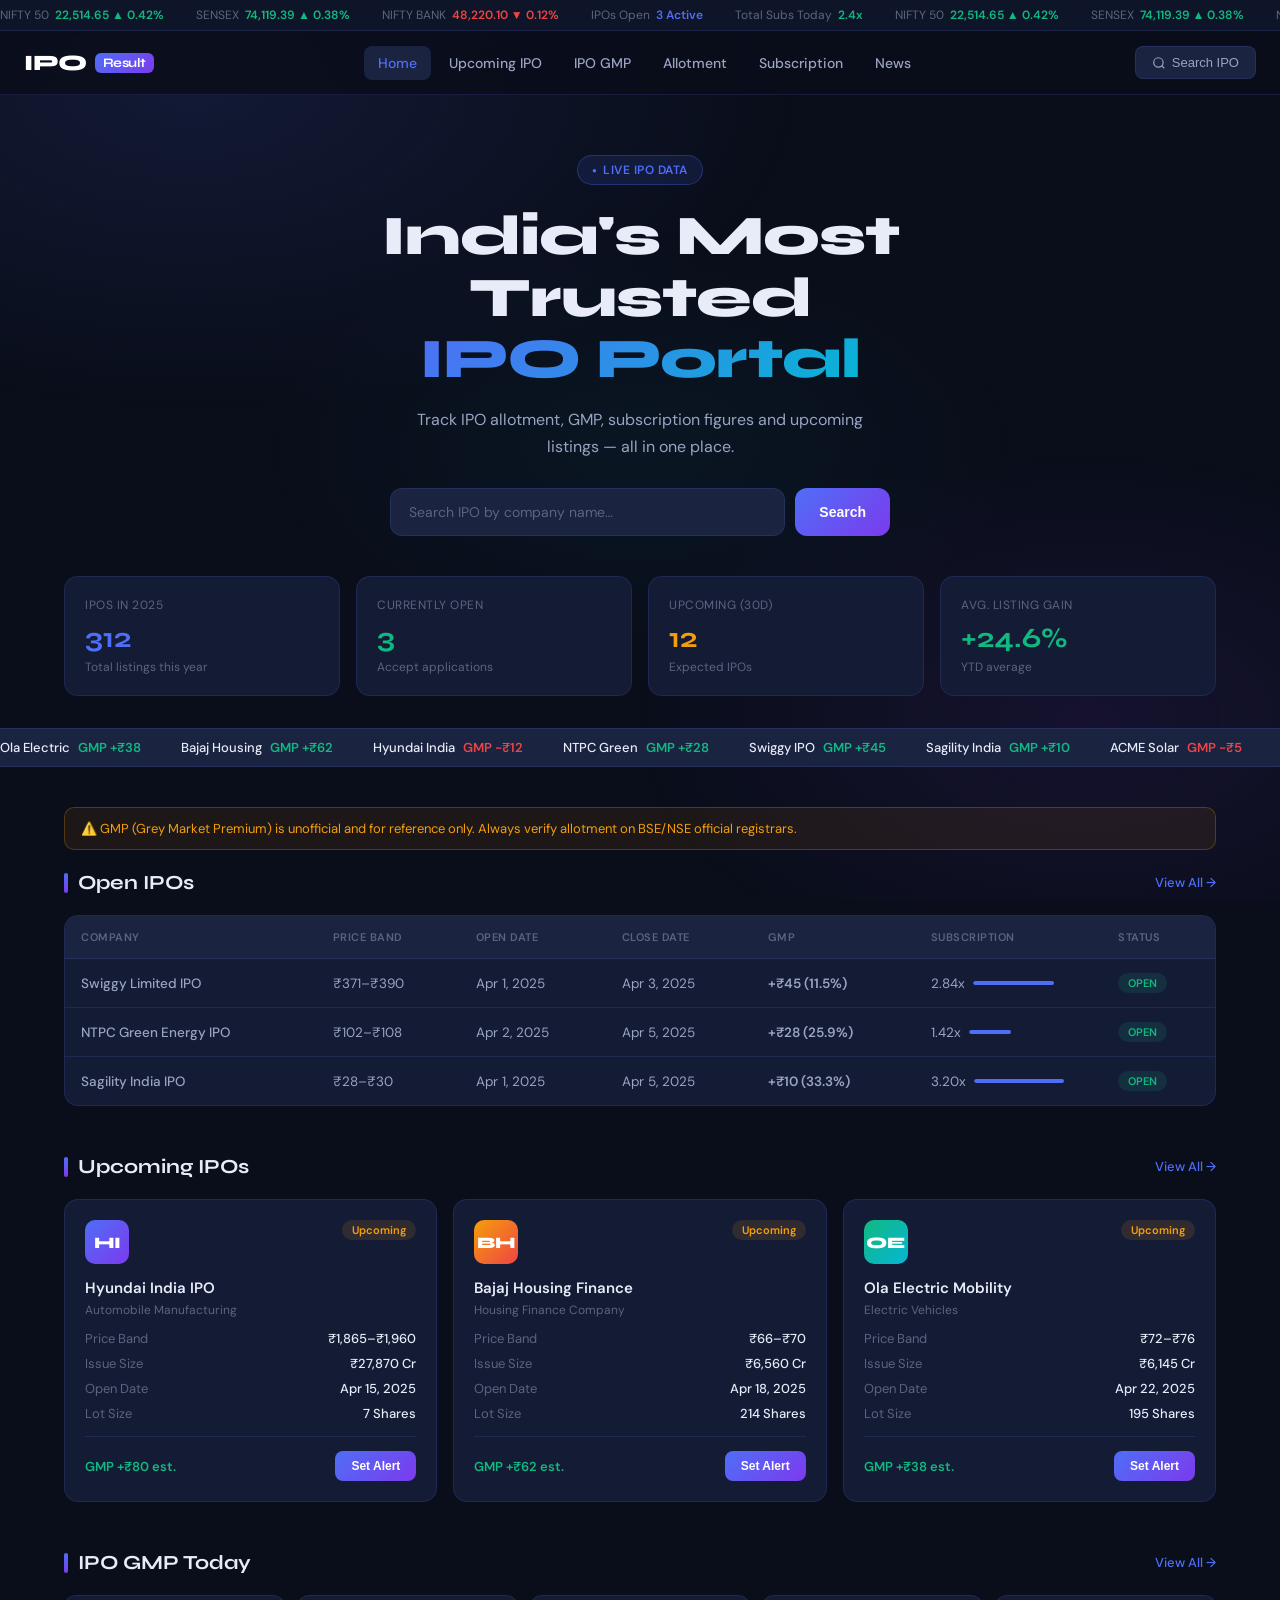
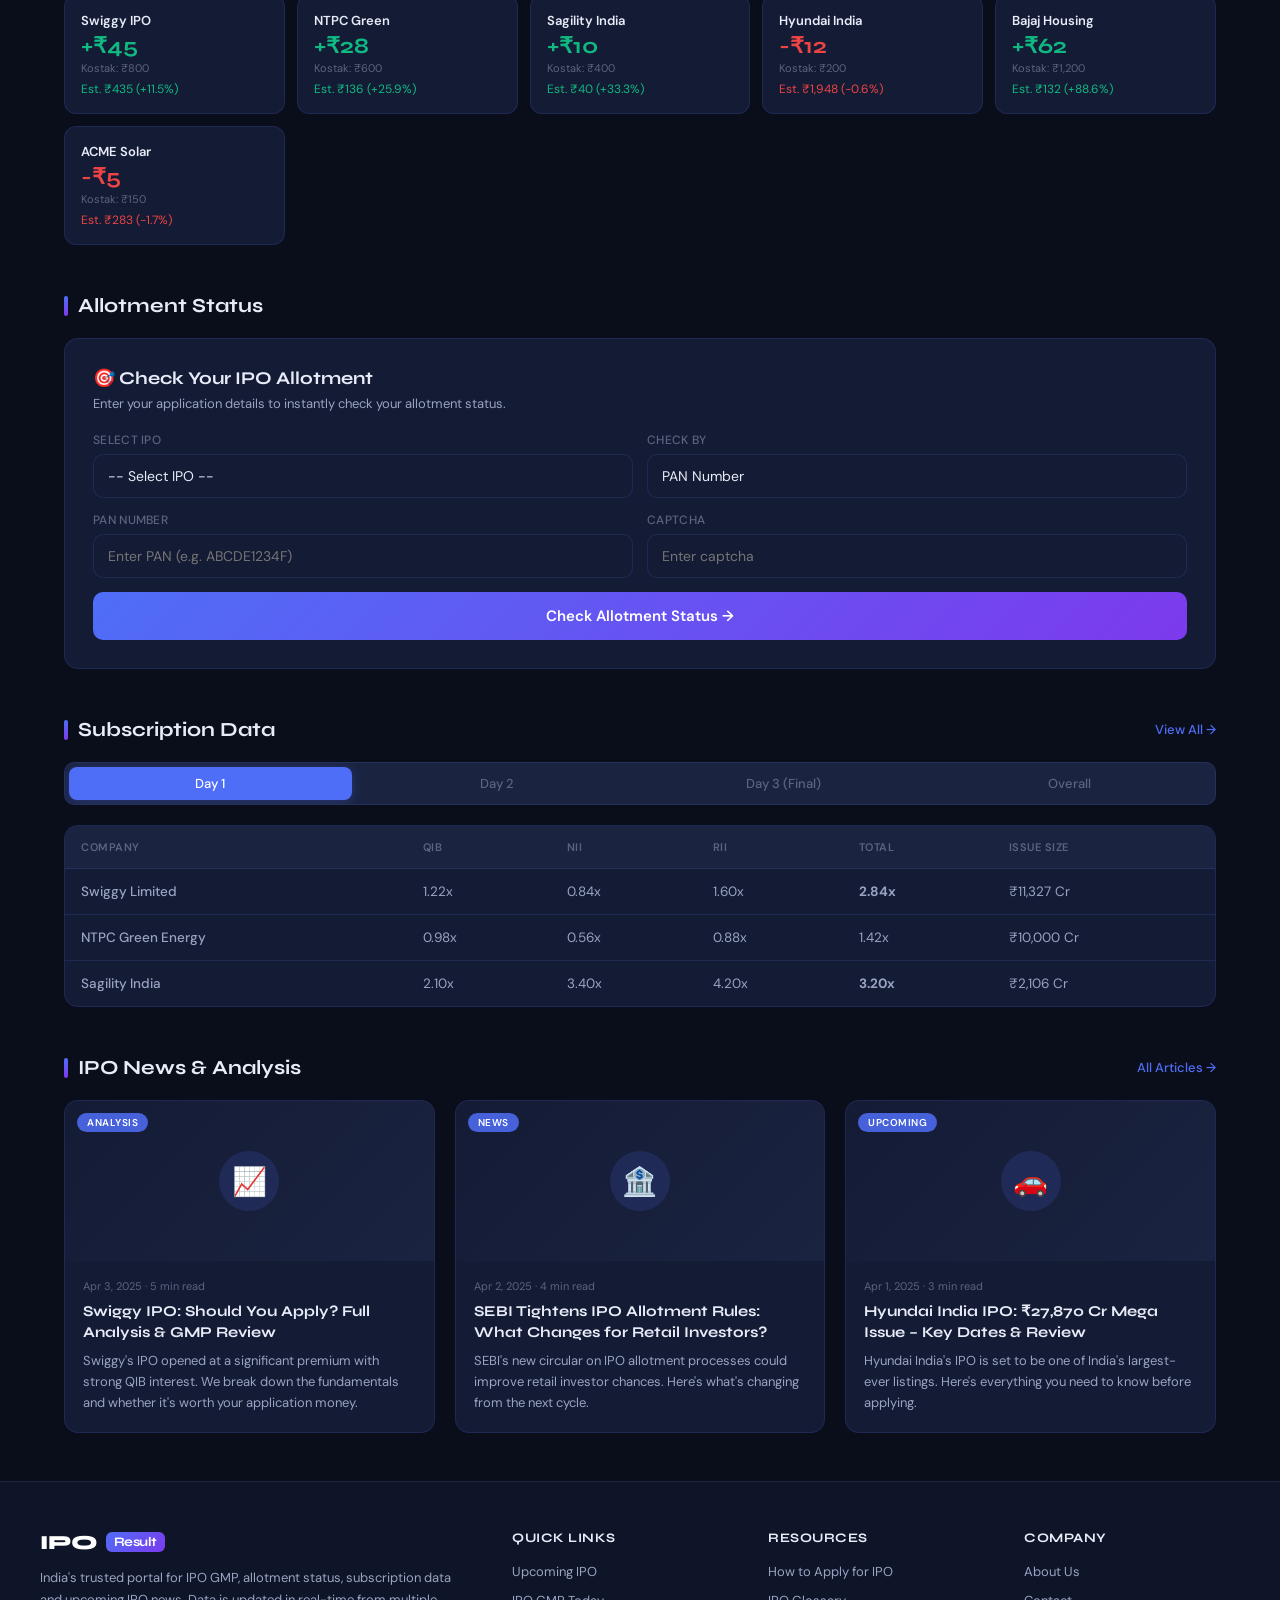
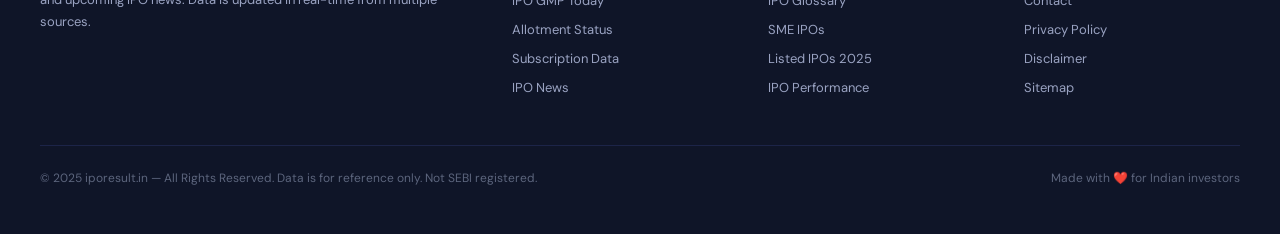
==== index.html @ 554afe09 "index.html" ====
<!DOCTYPE html>
<html lang="en">
<head>
  <meta charset="UTF-8" />
  <meta name="viewport" content="width=device-width, initial-scale=1.0" />
  <title>IPO Result | IPO GMP, Allotment Status, Subscription Data – iporesult.in</title>
  <meta name="description" content="Track IPO allotment status, IPO GMP (Grey Market Premium), subscription data, upcoming IPOs and IPO news on iporesult.in – India's trusted IPO portal." />
  <meta name="keywords" content="IPO result, IPO allotment, IPO GMP, grey market premium, upcoming IPO, IPO subscription, IPO news India" />
  <meta name="robots" content="index, follow" />
  <link rel="canonical" href="https://iporesult.in/" />

  <!-- Open Graph -->
  <meta property="og:title" content="IPO Result – IPO GMP, Allotment & Subscription Data" />
  <meta property="og:description" content="India's trusted source for IPO GMP, allotment status, subscription figures and upcoming IPO listings." />
  <meta property="og:url" content="https://iporesult.in/" />
  <meta property="og:type" content="website" />
  <meta property="og:image" content="https://iporesult.in/og-image.jpg" />

  <!-- Twitter Card -->
  <meta name="twitter:card" content="summary_large_image" />
  <meta name="twitter:title" content="IPO Result – GMP, Allotment, Subscription" />
  <meta name="twitter:description" content="Live IPO GMP, allotment status & subscription updates." />

  <!-- Schema.org -->
  <script type="application/ld+json">
  {
    "@context": "https://schema.org",
    "@type": "WebSite",
    "name": "IPO Result",
    "url": "https://iporesult.in",
    "description": "India's IPO portal for GMP, allotment status, subscription data and upcoming IPOs",
    "potentialAction": {
      "@type": "SearchAction",
      "target": "https://iporesult.in/search?q={search_term_string}",
      "query-input": "required name=search_term_string"
    }
  }
  </script>

  <link rel="preconnect" href="https://fonts.googleapis.com" />
  <link rel="preconnect" href="https://fonts.gstatic.com" crossorigin />
  <link href="https://fonts.googleapis.com/css2?family=Syne:wght@400;600;700;800&family=DM+Sans:ital,opsz,wght@0,9..40,300;0,9..40,400;0,9..40,500;1,9..40,300&display=swap" rel="stylesheet" />

  <style>
    :root {
      --bg: #0a0e1a;
      --bg2: #0f1528;
      --bg3: #141b35;
      --card: #141b35;
      --card2: #1a2340;
      --border: rgba(99,120,255,0.15);
      --accent: #4f6ef7;
      --accent2: #7c3aed;
      --accent3: #06b6d4;
      --green: #10b981;
      --red: #ef4444;
      --orange: #f59e0b;
      --text: #e8ecf8;
      --text2: #9aa3c2;
      --text3: #5c657d;
      --glow: rgba(79,110,247,0.25);
      --radius: 14px;
      --shadow: 0 4px 32px rgba(0,0,0,0.4);
    }

    *, *::before, *::after { box-sizing: border-box; margin: 0; padding: 0; }

    html { scroll-behavior: smooth; }

    body {
      font-family: 'DM Sans', sans-serif;
      background: var(--bg);
      color: var(--text);
      min-height: 100vh;
      overflow-x: hidden;
    }

    /* ── SCROLLBAR ── */
    ::-webkit-scrollbar { width: 6px; }
    ::-webkit-scrollbar-track { background: var(--bg2); }
    ::-webkit-scrollbar-thumb { background: var(--accent); border-radius: 3px; }

    /* ── BACKGROUND MESH ── */
    body::before {
      content: '';
      position: fixed; inset: 0; z-index: 0;
      background:
        radial-gradient(ellipse 80% 60% at 15% 10%, rgba(79,110,247,0.12) 0%, transparent 60%),
        radial-gradient(ellipse 60% 50% at 85% 80%, rgba(124,58,237,0.10) 0%, transparent 60%),
        radial-gradient(ellipse 50% 40% at 50% 50%, rgba(6,182,212,0.05) 0%, transparent 60%);
      pointer-events: none;
    }

    /* ── NAVBAR ── */
    .navbar {
      position: sticky; top: 0; z-index: 100;
      background: rgba(10,14,26,0.85);
      backdrop-filter: blur(20px);
      border-bottom: 1px solid var(--border);
      padding: 0 24px;
      height: 64px;
      display: flex; align-items: center; justify-content: space-between;
    }

    .nav-logo {
      font-family: 'Syne', sans-serif;
      font-weight: 800;
      font-size: 22px;
      letter-spacing: -0.5px;
      text-decoration: none;
      display: flex; align-items: center; gap: 8px;
    }
    .nav-logo span:first-child {
      color: #fff;
    }
    .nav-logo .logo-badge {
      background: linear-gradient(135deg, var(--accent), var(--accent2));
      color: #fff;
      padding: 2px 8px;
      border-radius: 6px;
      font-size: 13px;
      font-weight: 700;
    }

    .nav-links {
      display: flex; align-items: center; gap: 4px;
      list-style: none;
    }
    .nav-links a {
      color: var(--text2);
      text-decoration: none;
      font-size: 14px;
      font-weight: 500;
      padding: 8px 14px;
      border-radius: 8px;
      transition: all 0.2s;
      white-space: nowrap;
    }
    .nav-links a:hover, .nav-links a.active {
      color: var(--text);
      background: var(--card2);
    }
    .nav-links a.active { color: var(--accent); }

    .nav-right { display: flex; align-items: center; gap: 10px; }

    .btn-search {
      background: var(--card2);
      border: 1px solid var(--border);
      color: var(--text2);
      padding: 8px 16px;
      border-radius: 8px;
      font-size: 13px;
      cursor: pointer;
      display: flex; align-items: center; gap: 6px;
      transition: all 0.2s;
    }
    .btn-search:hover { border-color: var(--accent); color: var(--accent); }

    .hamburger {
      display: none;
      flex-direction: column; gap: 5px;
      cursor: pointer; padding: 8px; border-radius: 8px;
      background: var(--card2);
      border: 1px solid var(--border);
    }
    .hamburger span {
      display: block; width: 20px; height: 2px;
      background: var(--text); border-radius: 2px;
      transition: all 0.3s;
    }

    /* ── SIDE DRAWER (mobile) ── */
    .overlay {
      display: none;
      position: fixed; inset: 0; z-index: 200;
      background: rgba(0,0,0,0.6);
      backdrop-filter: blur(4px);
    }
    .overlay.open { display: block; }

    .side-drawer {
      position: fixed; top: 0; left: -300px; z-index: 300;
      width: 280px; height: 100vh;
      background: var(--bg2);
      border-right: 1px solid var(--border);
      padding: 0;
      transition: left 0.3s cubic-bezier(0.4,0,0.2,1);
      overflow-y: auto;
    }
    .side-drawer.open { left: 0; }

    .drawer-header {
      padding: 20px;
      border-bottom: 1px solid var(--border);
      display: flex; align-items: center; justify-content: space-between;
    }
    .drawer-close {
      background: var(--card2); border: none; color: var(--text2);
      width: 32px; height: 32px; border-radius: 8px; cursor: pointer;
      font-size: 18px; display: flex; align-items: center; justify-content: center;
    }
    .drawer-nav { padding: 12px; }
    .drawer-nav a {
      display: flex; align-items: center; gap: 12px;
      color: var(--text2); text-decoration: none;
      padding: 12px 16px; border-radius: 10px;
      font-size: 15px; font-weight: 500;
      transition: all 0.2s;
      margin-bottom: 4px;
    }
    .drawer-nav a:hover, .drawer-nav a.active {
      background: var(--card2); color: var(--text);
    }
    .drawer-nav a.active { color: var(--accent); }
    .drawer-nav a .nav-icon { font-size: 18px; width: 24px; text-align: center; }

    .drawer-divider {
      height: 1px; background: var(--border);
      margin: 12px 16px;
    }

    /* ── HERO ── */
    .hero {
      position: relative; z-index: 1;
      padding: 60px 24px 40px;
      text-align: center;
      max-width: 760px; margin: 0 auto;
    }
    .hero-badge {
      display: inline-flex; align-items: center; gap: 6px;
      background: rgba(79,110,247,0.12);
      border: 1px solid rgba(79,110,247,0.3);
      color: var(--accent);
      padding: 6px 14px; border-radius: 50px;
      font-size: 12px; font-weight: 600;
      letter-spacing: 0.5px;
      margin-bottom: 20px;
      text-transform: uppercase;
    }
    .hero-badge::before { content: '●'; font-size: 8px; animation: pulse 2s infinite; }
    @keyframes pulse { 0%,100%{opacity:1} 50%{opacity:0.3} }

    .hero h1 {
      font-family: 'Syne', sans-serif;
      font-size: clamp(32px, 5vw, 56px);
      font-weight: 800;
      line-height: 1.1;
      letter-spacing: -1px;
      margin-bottom: 16px;
    }
    .hero h1 .gradient-text {
      background: linear-gradient(135deg, var(--accent) 0%, var(--accent3) 100%);
      -webkit-background-clip: text; -webkit-text-fill-color: transparent;
      background-clip: text;
    }
    .hero p {
      color: var(--text2); font-size: 16px; line-height: 1.7;
      max-width: 500px; margin: 0 auto 28px;
    }

    .hero-search {
      display: flex; gap: 10px; max-width: 500px; margin: 0 auto;
    }
    .hero-search input {
      flex: 1; background: var(--card2);
      border: 1px solid var(--border);
      color: var(--text); padding: 14px 18px;
      border-radius: 12px; font-size: 14px;
      outline: none; transition: border-color 0.2s;
      font-family: 'DM Sans', sans-serif;
    }
    .hero-search input::placeholder { color: var(--text3); }
    .hero-search input:focus { border-color: var(--accent); }
    .hero-search button {
      background: linear-gradient(135deg, var(--accent), var(--accent2));
      border: none; color: #fff; padding: 14px 24px;
      border-radius: 12px; font-size: 14px; font-weight: 600;
      cursor: pointer; white-space: nowrap;
      transition: opacity 0.2s;
    }
    .hero-search button:hover { opacity: 0.9; }

    /* ── STATS BAR ── */
    .stats-bar {
      position: relative; z-index: 1;
      max-width: 1200px; margin: 0 auto;
      padding: 0 24px 32px;
      display: grid; grid-template-columns: repeat(4, 1fr);
      gap: 16px;
    }
    .stat-card {
      background: var(--card);
      border: 1px solid var(--border);
      border-radius: var(--radius);
      padding: 20px;
      transition: transform 0.2s, border-color 0.2s;
    }
    .stat-card:hover { transform: translateY(-2px); border-color: var(--accent); }
    .stat-label { font-size: 12px; color: var(--text3); text-transform: uppercase; letter-spacing: 0.5px; margin-bottom: 8px; }
    .stat-value { font-family: 'Syne', sans-serif; font-size: 28px; font-weight: 700; }
    .stat-sub { font-size: 12px; color: var(--text3); margin-top: 4px; }
    .up { color: var(--green); }
    .dn { color: var(--red); }

    /* ── SECTION ── */
    .section {
      position: relative; z-index: 1;
      max-width: 1200px; margin: 0 auto;
      padding: 0 24px 48px;
    }

    .section-header {
      display: flex; align-items: center; justify-content: space-between;
      margin-bottom: 20px;
    }
    .section-title {
      font-family: 'Syne', sans-serif;
      font-size: 20px; font-weight: 700;
      display: flex; align-items: center; gap: 10px;
    }
    .section-title::before {
      content: '';
      display: block; width: 4px; height: 20px;
      background: linear-gradient(180deg, var(--accent), var(--accent2));
      border-radius: 2px;
    }
    .see-all {
      color: var(--accent); text-decoration: none;
      font-size: 13px; font-weight: 500;
      display: flex; align-items: center; gap: 4px;
    }
    .see-all:hover { text-decoration: underline; }

    /* ── IPO TABLE ── */
    .table-wrap {
      background: var(--card);
      border: 1px solid var(--border);
      border-radius: var(--radius);
      overflow: hidden;
    }
    .ipo-table {
      width: 100%; border-collapse: collapse;
      font-size: 13.5px;
    }
    .ipo-table thead {
      background: var(--card2);
    }
    .ipo-table th {
      padding: 14px 16px;
      text-align: left;
      font-size: 11px;
      font-weight: 600;
      color: var(--text3);
      text-transform: uppercase;
      letter-spacing: 0.5px;
      border-bottom: 1px solid var(--border);
      white-space: nowrap;
    }
    .ipo-table td {
      padding: 14px 16px;
      border-bottom: 1px solid var(--border);
      color: var(--text2);
      white-space: nowrap;
    }
    .ipo-table tr:last-child td { border-bottom: none; }
    .ipo-table tr:hover td { background: rgba(79,110,247,0.04); }

    .ipo-name { color: var(--text); font-weight: 500; }
    .ipo-name a { color: inherit; text-decoration: none; }
    .ipo-name a:hover { color: var(--accent); }

    .badge {
      display: inline-block; padding: 3px 10px;
      border-radius: 50px; font-size: 11px; font-weight: 600;
    }
    .badge-open { background: rgba(16,185,129,0.12); color: var(--green); }
    .badge-upcoming { background: rgba(245,158,11,0.12); color: var(--orange); }
    .badge-closed { background: rgba(148,163,184,0.1); color: var(--text3); }
    .badge-listed { background: rgba(79,110,247,0.12); color: var(--accent); }

    .gmp-positive { color: var(--green); font-weight: 600; }
    .gmp-negative { color: var(--red); font-weight: 600; }

    .sub-bar-wrap { display: flex; align-items: center; gap: 8px; }
    .sub-bar {
      flex: 1; height: 4px; background: var(--bg3);
      border-radius: 2px; overflow: hidden; min-width: 60px;
    }
    .sub-bar-fill { height: 100%; border-radius: 2px; background: var(--accent); }

    /* ── CARDS GRID ── */
    .cards-grid {
      display: grid;
      grid-template-columns: repeat(auto-fill, minmax(280px, 1fr));
      gap: 16px;
    }

    .ipo-card {
      background: var(--card);
      border: 1px solid var(--border);
      border-radius: var(--radius);
      padding: 20px;
      transition: transform 0.2s, border-color 0.2s, box-shadow 0.2s;
      cursor: pointer;
    }
    .ipo-card:hover {
      transform: translateY(-3px);
      border-color: rgba(79,110,247,0.4);
      box-shadow: 0 8px 32px rgba(79,110,247,0.12);
    }
    .card-header { display: flex; align-items: flex-start; justify-content: space-between; margin-bottom: 14px; }
    .card-logo {
      width: 44px; height: 44px; border-radius: 10px;
      background: linear-gradient(135deg, var(--accent), var(--accent2));
      display: flex; align-items: center; justify-content: center;
      font-family: 'Syne', sans-serif; font-weight: 800; font-size: 16px; color: #fff;
    }
    .card-title { font-weight: 600; font-size: 15px; color: var(--text); margin-bottom: 4px; }
    .card-sub { font-size: 12px; color: var(--text3); }

    .card-row { display: flex; justify-content: space-between; margin-bottom: 8px; font-size: 13px; }
    .card-row-label { color: var(--text3); }
    .card-row-val { color: var(--text); font-weight: 500; }

    .card-footer {
      margin-top: 14px; padding-top: 14px;
      border-top: 1px solid var(--border);
      display: flex; align-items: center; justify-content: space-between;
    }
    .btn-check {
      background: linear-gradient(135deg, var(--accent), var(--accent2));
      border: none; color: #fff; padding: 8px 16px;
      border-radius: 8px; font-size: 12px; font-weight: 600;
      cursor: pointer; transition: opacity 0.2s;
    }
    .btn-check:hover { opacity: 0.85; }

    /* ── GMP SECTION ── */
    .gmp-grid {
      display: grid;
      grid-template-columns: repeat(auto-fill, minmax(200px, 1fr));
      gap: 12px;
    }
    .gmp-card {
      background: var(--card);
      border: 1px solid var(--border);
      border-radius: 12px;
      padding: 16px;
      transition: all 0.2s;
    }
    .gmp-card:hover { border-color: var(--accent); transform: translateY(-2px); }
    .gmp-company { font-size: 13px; font-weight: 600; color: var(--text); margin-bottom: 4px; }
    .gmp-price { font-family: 'Syne', sans-serif; font-size: 22px; font-weight: 700; }
    .gmp-kostak { font-size: 11px; color: var(--text3); margin-top: 2px; }
    .gmp-est { font-size: 12px; margin-top: 6px; }

    /* ── BLOG ── */
    .blog-grid {
      display: grid;
      grid-template-columns: repeat(auto-fill, minmax(300px, 1fr));
      gap: 20px;
    }
    .blog-card {
      background: var(--card);
      border: 1px solid var(--border);
      border-radius: var(--radius);
      overflow: hidden;
      transition: all 0.2s;
    }
    .blog-card:hover {
      transform: translateY(-3px);
      border-color: rgba(79,110,247,0.4);
      box-shadow: 0 8px 32px rgba(79,110,247,0.1);
    }
    .blog-img {
      height: 160px;
      background: linear-gradient(135deg, var(--bg3) 0%, var(--card2) 100%);
      display: flex; align-items: center; justify-content: center;
      position: relative; overflow: hidden;
    }
    .blog-img-inner {
      width: 60px; height: 60px;
      background: rgba(79,110,247,0.15);
      border-radius: 50%;
      display: flex; align-items: center; justify-content: center;
      font-size: 28px;
    }
    .blog-cat {
      position: absolute; top: 12px; left: 12px;
      background: rgba(79,110,247,0.85); color: #fff;
      padding: 3px 10px; border-radius: 50px;
      font-size: 10px; font-weight: 600;
      text-transform: uppercase; letter-spacing: 0.5px;
    }
    .blog-content { padding: 18px; }
    .blog-meta { font-size: 11px; color: var(--text3); margin-bottom: 8px; }
    .blog-title {
      font-family: 'Syne', sans-serif;
      font-size: 15px; font-weight: 700;
      color: var(--text); line-height: 1.4;
      margin-bottom: 8px;
    }
    .blog-title a { color: inherit; text-decoration: none; }
    .blog-title a:hover { color: var(--accent); }
    .blog-excerpt { font-size: 13px; color: var(--text2); line-height: 1.6; }

    /* ── TICKER ── */
    .ticker-wrap {
      position: relative; z-index: 1;
      background: var(--card2);
      border-top: 1px solid var(--border);
      border-bottom: 1px solid var(--border);
      overflow: hidden; padding: 10px 0;
      margin-bottom: 40px;
    }
    .ticker {
      display: flex; gap: 40px;
      animation: scroll-left 30s linear infinite;
      width: max-content;
    }
    .ticker:hover { animation-play-state: paused; }
    @keyframes scroll-left { 0%{transform:translateX(0)} 100%{transform:translateX(-50%)} }
    .ticker-item {
      display: flex; align-items: center; gap: 8px;
      white-space: nowrap; font-size: 13px;
    }
    .ticker-name { color: var(--text); font-weight: 500; }
    .ticker-gmp { font-weight: 600; }

    /* ── FOOTER ── */
    .footer {
      position: relative; z-index: 1;
      background: var(--bg2);
      border-top: 1px solid var(--border);
      padding: 48px 24px 100px;
    }
    @media(min-width:769px){ .footer { padding-bottom: 48px; } }

    .footer-grid {
      max-width: 1200px; margin: 0 auto;
      display: grid; grid-template-columns: 2fr 1fr 1fr 1fr;
      gap: 40px; margin-bottom: 40px;
    }
    .footer-brand p { color: var(--text2); font-size: 13px; line-height: 1.7; margin-top: 12px; }
    .footer-col h4 {
      font-family: 'Syne', sans-serif; font-weight: 700;
      font-size: 13px; color: var(--text);
      text-transform: uppercase; letter-spacing: 0.5px;
      margin-bottom: 14px;
    }
    .footer-col ul { list-style: none; }
    .footer-col li { margin-bottom: 8px; }
    .footer-col a { color: var(--text2); text-decoration: none; font-size: 13px; }
    .footer-col a:hover { color: var(--accent); }
    .footer-bottom {
      max-width: 1200px; margin: 0 auto;
      padding-top: 24px; border-top: 1px solid var(--border);
      display: flex; align-items: center; justify-content: space-between;
      flex-wrap: wrap; gap: 12px;
    }
    .footer-bottom p { font-size: 12px; color: var(--text3); }

    /* ── BOTTOM NAV (mobile only) ── */
    .bottom-nav {
      display: none;
      position: fixed; bottom: 0; left: 0; right: 0; z-index: 150;
      background: rgba(15,21,40,0.95);
      backdrop-filter: blur(20px);
      border-top: 1px solid var(--border);
      padding: 8px 0 env(safe-area-inset-bottom, 8px);
      height: 64px;
    }
    .bottom-nav-inner {
      display: flex; justify-content: space-around; align-items: center;
    }
    .bn-item {
      display: flex; flex-direction: column; align-items: center; gap: 3px;
      text-decoration: none; color: var(--text3);
      flex: 1; padding: 4px 0;
      transition: color 0.2s;
      font-size: 10px; font-weight: 500;
    }
    .bn-item.active { color: var(--accent); }
    .bn-item:hover { color: var(--text); }
    .bn-icon { font-size: 20px; line-height: 1; }
    .bn-item.active .bn-icon { filter: drop-shadow(0 0 6px var(--accent)); }

    /* ── TABS ── */
    .tabs {
      display: flex; gap: 4px;
      background: var(--card2); border: 1px solid var(--border);
      padding: 4px; border-radius: 10px;
      margin-bottom: 20px; overflow-x: auto;
    }
    .tab-btn {
      flex: 1; padding: 8px 16px;
      background: none; border: none; color: var(--text3);
      border-radius: 8px; font-size: 13px; font-weight: 500;
      cursor: pointer; transition: all 0.2s; white-space: nowrap;
      font-family: 'DM Sans', sans-serif;
    }
    .tab-btn.active {
      background: var(--accent); color: #fff;
      box-shadow: 0 2px 12px rgba(79,110,247,0.3);
    }

    /* ── ALLOTMENT CHECKER ── */
    .allotment-box {
      background: var(--card);
      border: 1px solid var(--border);
      border-radius: var(--radius);
      padding: 28px;
    }
    .allotment-box h3 {
      font-family: 'Syne', sans-serif; font-size: 18px; margin-bottom: 6px;
    }
    .allotment-box p { color: var(--text2); font-size: 13px; margin-bottom: 20px; }
    .form-row { display: grid; grid-template-columns: 1fr 1fr; gap: 14px; margin-bottom: 14px; }
    .form-group { display: flex; flex-direction: column; gap: 6px; }
    .form-group label { font-size: 12px; color: var(--text3); font-weight: 500; text-transform: uppercase; letter-spacing: 0.3px; }
    .form-group select, .form-group input {
      background: var(--bg3); border: 1px solid var(--border);
      color: var(--text); padding: 12px 14px;
      border-radius: 10px; font-size: 14px; outline: none;
      transition: border-color 0.2s;
      font-family: 'DM Sans', sans-serif;
      -webkit-appearance: none;
    }
    .form-group select:focus, .form-group input:focus { border-color: var(--accent); }
    .btn-primary {
      width: 100%; padding: 14px;
      background: linear-gradient(135deg, var(--accent), var(--accent2));
      border: none; color: #fff; font-size: 15px; font-weight: 600;
      border-radius: 10px; cursor: pointer; transition: opacity 0.2s;
      font-family: 'DM Sans', sans-serif;
    }
    .btn-primary:hover { opacity: 0.9; }

    /* ── MARQUEE TOP ── */
    .market-strip {
      position: relative; z-index: 1;
      background: var(--bg2);
      border-bottom: 1px solid var(--border);
      padding: 7px 0;
      font-size: 12px;
      overflow: hidden;
    }
    .market-strip-inner {
      display: flex; gap: 32px;
      animation: scroll-left 25s linear infinite;
      width: max-content;
    }
    .ms-item { display: flex; align-items: center; gap: 6px; white-space: nowrap; }
    .ms-label { color: var(--text3); }
    .ms-val { font-weight: 600; }

    /* ── RESPONSIVE ── */
    @media(max-width:1024px){
      .footer-grid { grid-template-columns: 1fr 1fr; }
    }
    @media(max-width:768px){
      .navbar { padding: 0 16px; }
      .nav-links, .btn-search { display: none; }
      .hamburger { display: flex; }

      .stats-bar { grid-template-columns: 1fr 1fr; }
      .footer-grid { grid-template-columns: 1fr 1fr; gap: 24px; }
      .bottom-nav { display: block; }
      .section { padding: 0 16px 40px; }
      .hero { padding: 32px 16px 24px; }
      .form-row { grid-template-columns: 1fr; }

      .ipo-table th:nth-child(n+5), .ipo-table td:nth-child(n+5) { display: none; }

      .blog-grid { grid-template-columns: 1fr; }
      .cards-grid { grid-template-columns: 1fr; }
      .gmp-grid { grid-template-columns: 1fr 1fr; }
    }
    @media(max-width:480px){
      .stats-bar { grid-template-columns: 1fr 1fr; gap: 10px; }
      .gmp-grid { grid-template-columns: 1fr 1fr; }
      .hero h1 { font-size: 28px; }
      .hero-search { flex-direction: column; }
    }

    /* ── NOTICE BANNER ── */
    .notice {
      position: relative; z-index: 1;
      max-width: 1200px; margin: 0 auto;
      padding: 0 24px 20px;
    }
    .notice-inner {
      background: rgba(245,158,11,0.08);
      border: 1px solid rgba(245,158,11,0.25);
      border-radius: 10px; padding: 12px 16px;
      font-size: 13px; color: var(--orange);
      display: flex; align-items: center; gap: 8px;
    }

    /* ── SCROLL ANIMATIONS ── */
    .fade-in {
      opacity: 0; transform: translateY(20px);
      transition: opacity 0.5s ease, transform 0.5s ease;
    }
    .fade-in.visible { opacity: 1; transform: none; }
  </style>
</head>
<body>

<!-- Market Strip -->
<div class="market-strip" aria-label="Market data ticker">
  <div class="market-strip-inner" id="marketStrip">
    <span class="ms-item"><span class="ms-label">NIFTY 50</span> <span class="ms-val up">22,514.65 ▲ 0.42%</span></span>
    <span class="ms-item"><span class="ms-label">SENSEX</span> <span class="ms-val up">74,119.39 ▲ 0.38%</span></span>
    <span class="ms-item"><span class="ms-label">NIFTY BANK</span> <span class="ms-val dn">48,220.10 ▼ 0.12%</span></span>
    <span class="ms-item"><span class="ms-label">IPOs Open</span> <span class="ms-val" style="color:var(--accent)">3 Active</span></span>
    <span class="ms-item"><span class="ms-label">Total Subs Today</span> <span class="ms-val up">2.4x</span></span>
    <span class="ms-item"><span class="ms-label">NIFTY 50</span> <span class="ms-val up">22,514.65 ▲ 0.42%</span></span>
    <span class="ms-item"><span class="ms-label">SENSEX</span> <span class="ms-val up">74,119.39 ▲ 0.38%</span></span>
    <span class="ms-item"><span class="ms-label">NIFTY BANK</span> <span class="ms-val dn">48,220.10 ▼ 0.12%</span></span>
    <span class="ms-item"><span class="ms-label">IPOs Open</span> <span class="ms-val" style="color:var(--accent)">3 Active</span></span>
    <span class="ms-item"><span class="ms-label">Total Subs Today</span> <span class="ms-val up">2.4x</span></span>
  </div>
</div>

<!-- Overlay -->
<div class="overlay" id="overlay" onclick="closeDrawer()"></div>

<!-- Side Drawer -->
<nav class="side-drawer" id="sideDrawer" aria-label="Mobile navigation">
  <div class="drawer-header">
    <a href="/" class="nav-logo" style="font-size:18px">
      <span>IPO</span><span class="logo-badge">Result</span>
    </a>
    <button class="drawer-close" onclick="closeDrawer()" aria-label="Close menu">✕</button>
  </div>
  <div class="drawer-nav">
    <a href="#home" class="active" onclick="closeDrawer()"><span class="nav-icon">🏠</span>Home</a>
    <a href="#upcoming" onclick="closeDrawer()"><span class="nav-icon">📅</span>Upcoming IPO</a>
    <a href="#gmp" onclick="closeDrawer()"><span class="nav-icon">📈</span>IPO GMP</a>
    <a href="#allotment" onclick="closeDrawer()"><span class="nav-icon">🎯</span>Allotment Status</a>
    <a href="#subscription" onclick="closeDrawer()"><span class="nav-icon">📊</span>Subscription</a>
    <div class="drawer-divider"></div>
    <a href="#news" onclick="closeDrawer()"><span class="nav-icon">📰</span>IPO News</a>
    <a href="#" onclick="closeDrawer()"><span class="nav-icon">💡</span>IPO Guide</a>
    <a href="#" onclick="closeDrawer()"><span class="nav-icon">📋</span>Listed IPOs</a>
  </div>
</nav>

<!-- Navbar -->
<header>
  <nav class="navbar" role="navigation" aria-label="Main navigation">
    <a href="/" class="nav-logo" aria-label="IPO Result Home">
      <span>IPO</span><span class="logo-badge">Result</span>
    </a>

    <ul class="nav-links" role="list">
      <li><a href="#home" class="active">Home</a></li>
      <li><a href="#upcoming">Upcoming IPO</a></li>
      <li><a href="#gmp">IPO GMP</a></li>
      <li><a href="#allotment">Allotment</a></li>
      <li><a href="#subscription">Subscription</a></li>
      <li><a href="#news">News</a></li>
    </ul>

    <div class="nav-right">
      <button class="btn-search" aria-label="Search IPOs">
        <svg width="14" height="14" viewBox="0 0 24 24" fill="none" stroke="currentColor" stroke-width="2"><circle cx="11" cy="11" r="8"/><path d="m21 21-4.35-4.35"/></svg>
        Search IPO
      </button>
      <button class="hamburger" id="hamburger" onclick="openDrawer()" aria-label="Open menu" aria-expanded="false">
        <span></span><span></span><span></span>
      </button>
    </div>
  </nav>
</header>

<!-- MAIN CONTENT -->
<main id="home">

  <!-- Hero -->
  <section class="hero" aria-label="Hero section">
    <div class="hero-badge">Live IPO Data</div>
    <h1>India's Most Trusted<br><span class="gradient-text">IPO Portal</span></h1>
    <p>Track IPO allotment, GMP, subscription figures and upcoming listings — all in one place.</p>
    <div class="hero-search" role="search">
      <input type="search" placeholder="Search IPO by company name…" aria-label="Search IPO" />
      <button type="submit">Search</button>
    </div>
  </section>

  <!-- Stats -->
  <div class="stats-bar" role="region" aria-label="IPO statistics">
    <div class="stat-card fade-in">
      <div class="stat-label">IPOs in 2025</div>
      <div class="stat-value" style="color:var(--accent)">312</div>
      <div class="stat-sub">Total listings this year</div>
    </div>
    <div class="stat-card fade-in">
      <div class="stat-label">Currently Open</div>
      <div class="stat-value up">3</div>
      <div class="stat-sub">Accept applications</div>
    </div>
    <div class="stat-card fade-in">
      <div class="stat-label">Upcoming (30d)</div>
      <div class="stat-value" style="color:var(--orange)">12</div>
      <div class="stat-sub">Expected IPOs</div>
    </div>
    <div class="stat-card fade-in">
      <div class="stat-label">Avg. Listing Gain</div>
      <div class="stat-value up">+24.6%</div>
      <div class="stat-sub">YTD average</div>
    </div>
  </div>

  <!-- Ticker -->
  <div class="ticker-wrap" aria-label="IPO GMP ticker">
    <div class="ticker" id="gmpTicker">
      <span class="ticker-item"><span class="ticker-name">Ola Electric</span><span class="ticker-gmp gmp-positive">GMP +₹38</span></span>
      <span class="ticker-item"><span class="ticker-name">Bajaj Housing</span><span class="ticker-gmp gmp-positive">GMP +₹62</span></span>
      <span class="ticker-item"><span class="ticker-name">Hyundai India</span><span class="ticker-gmp gmp-negative">GMP -₹12</span></span>
      <span class="ticker-item"><span class="ticker-name">NTPC Green</span><span class="ticker-gmp gmp-positive">GMP +₹28</span></span>
      <span class="ticker-item"><span class="ticker-name">Swiggy IPO</span><span class="ticker-gmp gmp-positive">GMP +₹45</span></span>
      <span class="ticker-item"><span class="ticker-name">Sagility India</span><span class="ticker-gmp gmp-positive">GMP +₹10</span></span>
      <span class="ticker-item"><span class="ticker-name">ACME Solar</span><span class="ticker-gmp gmp-negative">GMP -₹5</span></span>
      <span class="ticker-item"><span class="ticker-name">Ola Electric</span><span class="ticker-gmp gmp-positive">GMP +₹38</span></span>
      <span class="ticker-item"><span class="ticker-name">Bajaj Housing</span><span class="ticker-gmp gmp-positive">GMP +₹62</span></span>
      <span class="ticker-item"><span class="ticker-name">Hyundai India</span><span class="ticker-gmp gmp-negative">GMP -₹12</span></span>
      <span class="ticker-item"><span class="ticker-name">NTPC Green</span><span class="ticker-gmp gmp-positive">GMP +₹28</span></span>
      <span class="ticker-item"><span class="ticker-name">Swiggy IPO</span><span class="ticker-gmp gmp-positive">GMP +₹45</span></span>
    </div>
  </div>

  <!-- Notice -->
  <div class="notice">
    <div class="notice-inner">
      ⚠️ GMP (Grey Market Premium) is unofficial and for reference only. Always verify allotment on BSE/NSE official registrars.
    </div>
  </div>

  <!-- Open IPOs -->
  <section class="section fade-in" id="open-ipos" aria-labelledby="open-title">
    <div class="section-header">
      <h2 class="section-title" id="open-title">Open IPOs</h2>
      <a href="#" class="see-all">View All →</a>
    </div>
    <div class="table-wrap">
      <table class="ipo-table" aria-label="Currently open IPOs">
        <thead>
          <tr>
            <th>Company</th>
            <th>Price Band</th>
            <th>Open Date</th>
            <th>Close Date</th>
            <th>GMP</th>
            <th>Subscription</th>
            <th>Status</th>
          </tr>
        </thead>
        <tbody id="openIpoBody">
          <tr>
            <td class="ipo-name"><a href="#">Swiggy Limited IPO</a></td>
            <td>₹371–₹390</td>
            <td>Apr 1, 2025</td>
            <td>Apr 3, 2025</td>
            <td class="gmp-positive">+₹45 (11.5%)</td>
            <td><div class="sub-bar-wrap"><span>2.84x</span><div class="sub-bar"><div class="sub-bar-fill" style="width:72%"></div></div></div></td>
            <td><span class="badge badge-open">OPEN</span></td>
          </tr>
          <tr>
            <td class="ipo-name"><a href="#">NTPC Green Energy IPO</a></td>
            <td>₹102–₹108</td>
            <td>Apr 2, 2025</td>
            <td>Apr 5, 2025</td>
            <td class="gmp-positive">+₹28 (25.9%)</td>
            <td><div class="sub-bar-wrap"><span>1.42x</span><div class="sub-bar"><div class="sub-bar-fill" style="width:36%"></div></div></div></td>
            <td><span class="badge badge-open">OPEN</span></td>
          </tr>
          <tr>
            <td class="ipo-name"><a href="#">Sagility India IPO</a></td>
            <td>₹28–₹30</td>
            <td>Apr 1, 2025</td>
            <td>Apr 5, 2025</td>
            <td class="gmp-positive">+₹10 (33.3%)</td>
            <td><div class="sub-bar-wrap"><span>3.20x</span><div class="sub-bar"><div class="sub-bar-fill" style="width:80%"></div></div></div></td>
            <td><span class="badge badge-open">OPEN</span></td>
          </tr>
        </tbody>
      </table>
    </div>
  </section>

  <!-- Upcoming IPOs -->
  <section class="section fade-in" id="upcoming" aria-labelledby="upcoming-title">
    <div class="section-header">
      <h2 class="section-title" id="upcoming-title">Upcoming IPOs</h2>
      <a href="#" class="see-all">View All →</a>
    </div>
    <div class="cards-grid">
      <article class="ipo-card">
        <div class="card-header">
          <div>
            <div class="card-logo">HI</div>
          </div>
          <span class="badge badge-upcoming">Upcoming</span>
        </div>
        <div class="card-title">Hyundai India IPO</div>
        <div class="card-sub">Automobile Manufacturing</div>
        <div style="margin-top:12px">
          <div class="card-row"><span class="card-row-label">Price Band</span><span class="card-row-val">₹1,865–₹1,960</span></div>
          <div class="card-row"><span class="card-row-label">Issue Size</span><span class="card-row-val">₹27,870 Cr</span></div>
          <div class="card-row"><span class="card-row-label">Open Date</span><span class="card-row-val">Apr 15, 2025</span></div>
          <div class="card-row"><span class="card-row-label">Lot Size</span><span class="card-row-val">7 Shares</span></div>
        </div>
        <div class="card-footer">
          <span class="gmp-positive" style="font-size:13px">GMP +₹80 est.</span>
          <button class="btn-check" onclick="scrollTo('allotment')">Set Alert</button>
        </div>
      </article>

      <article class="ipo-card">
        <div class="card-header">
          <div>
            <div class="card-logo" style="background:linear-gradient(135deg,#f59e0b,#ef4444)">BH</div>
          </div>
          <span class="badge badge-upcoming">Upcoming</span>
        </div>
        <div class="card-title">Bajaj Housing Finance</div>
        <div class="card-sub">Housing Finance Company</div>
        <div style="margin-top:12px">
          <div class="card-row"><span class="card-row-label">Price Band</span><span class="card-row-val">₹66–₹70</span></div>
          <div class="card-row"><span class="card-row-label">Issue Size</span><span class="card-row-val">₹6,560 Cr</span></div>
          <div class="card-row"><span class="card-row-label">Open Date</span><span class="card-row-val">Apr 18, 2025</span></div>
          <div class="card-row"><span class="card-row-label">Lot Size</span><span class="card-row-val">214 Shares</span></div>
        </div>
        <div class="card-footer">
          <span class="gmp-positive" style="font-size:13px">GMP +₹62 est.</span>
          <button class="btn-check">Set Alert</button>
        </div>
      </article>

      <article class="ipo-card">
        <div class="card-header">
          <div>
            <div class="card-logo" style="background:linear-gradient(135deg,#10b981,#06b6d4)">OE</div>
          </div>
          <span class="badge badge-upcoming">Upcoming</span>
        </div>
        <div class="card-title">Ola Electric Mobility</div>
        <div class="card-sub">Electric Vehicles</div>
        <div style="margin-top:12px">
          <div class="card-row"><span class="card-row-label">Price Band</span><span class="card-row-val">₹72–₹76</span></div>
          <div class="card-row"><span class="card-row-label">Issue Size</span><span class="card-row-val">₹6,145 Cr</span></div>
          <div class="card-row"><span class="card-row-label">Open Date</span><span class="card-row-val">Apr 22, 2025</span></div>
          <div class="card-row"><span class="card-row-label">Lot Size</span><span class="card-row-val">195 Shares</span></div>
        </div>
        <div class="card-footer">
          <span class="gmp-positive" style="font-size:13px">GMP +₹38 est.</span>
          <button class="btn-check">Set Alert</button>
        </div>
      </article>
    </div>
  </section>

  <!-- IPO GMP -->
  <section class="section fade-in" id="gmp" aria-labelledby="gmp-title">
    <div class="section-header">
      <h2 class="section-title" id="gmp-title">IPO GMP Today</h2>
      <a href="#" class="see-all">View All →</a>
    </div>
    <div class="gmp-grid">
      <div class="gmp-card">
        <div class="gmp-company">Swiggy IPO</div>
        <div class="gmp-price gmp-positive">+₹45</div>
        <div class="gmp-kostak">Kostak: ₹800</div>
        <div class="gmp-est" style="color:var(--green)">Est. ₹435 (+11.5%)</div>
      </div>
      <div class="gmp-card">
        <div class="gmp-company">NTPC Green</div>
        <div class="gmp-price gmp-positive">+₹28</div>
        <div class="gmp-kostak">Kostak: ₹600</div>
        <div class="gmp-est" style="color:var(--green)">Est. ₹136 (+25.9%)</div>
      </div>
      <div class="gmp-card">
        <div class="gmp-company">Sagility India</div>
        <div class="gmp-price gmp-positive">+₹10</div>
        <div class="gmp-kostak">Kostak: ₹400</div>
        <div class="gmp-est" style="color:var(--green)">Est. ₹40 (+33.3%)</div>
      </div>
      <div class="gmp-card">
        <div class="gmp-company">Hyundai India</div>
        <div class="gmp-price gmp-negative">-₹12</div>
        <div class="gmp-kostak">Kostak: ₹200</div>
        <div class="gmp-est" style="color:var(--red)">Est. ₹1,948 (-0.6%)</div>
      </div>
      <div class="gmp-card">
        <div class="gmp-company">Bajaj Housing</div>
        <div class="gmp-price gmp-positive">+₹62</div>
        <div class="gmp-kostak">Kostak: ₹1,200</div>
        <div class="gmp-est" style="color:var(--green)">Est. ₹132 (+88.6%)</div>
      </div>
      <div class="gmp-card">
        <div class="gmp-company">ACME Solar</div>
        <div class="gmp-price gmp-negative">-₹5</div>
        <div class="gmp-kostak">Kostak: ₹150</div>
        <div class="gmp-est" style="color:var(--red)">Est. ₹283 (-1.7%)</div>
      </div>
    </div>
  </section>

  <!-- Allotment Status Checker -->
  <section class="section fade-in" id="allotment" aria-labelledby="allotment-title">
    <div class="section-header">
      <h2 class="section-title" id="allotment-title">Allotment Status</h2>
    </div>
    <div class="allotment-box">
      <h3>🎯 Check Your IPO Allotment</h3>
      <p>Enter your application details to instantly check your allotment status.</p>
      <div class="form-row">
        <div class="form-group">
          <label for="ipo-select">Select IPO</label>
          <select id="ipo-select" aria-label="Select IPO">
            <option value="">-- Select IPO --</option>
            <option>Swiggy Limited IPO</option>
            <option>NTPC Green Energy IPO</option>
            <option>Sagility India IPO</option>
            <option>Bajaj Housing Finance IPO</option>
            <option>Hyundai India IPO</option>
          </select>
        </div>
        <div class="form-group">
          <label for="check-type">Check By</label>
          <select id="check-type" aria-label="Check type" onchange="toggleFields(this.value)">
            <option value="pan">PAN Number</option>
            <option value="app">Application Number</option>
            <option value="dp">DP / Client ID</option>
          </select>
        </div>
      </div>
      <div class="form-row">
        <div class="form-group">
          <label for="pan-input" id="field-label">PAN Number</label>
          <input type="text" id="pan-input" placeholder="Enter PAN (e.g. ABCDE1234F)" maxlength="10" aria-label="PAN number" />
        </div>
        <div class="form-group" id="captcha-group">
          <label>Captcha</label>
          <input type="text" placeholder="Enter captcha" aria-label="Captcha" />
        </div>
      </div>
      <button class="btn-primary" onclick="checkAllotment()">Check Allotment Status →</button>
    </div>
  </section>

  <!-- Subscription Data -->
  <section class="section fade-in" id="subscription" aria-labelledby="sub-title">
    <div class="section-header">
      <h2 class="section-title" id="sub-title">Subscription Data</h2>
      <a href="#" class="see-all">View All →</a>
    </div>
    <div class="tabs" role="tablist">
      <button class="tab-btn active" role="tab" onclick="setTab(this,'sub-day1')" aria-selected="true">Day 1</button>
      <button class="tab-btn" role="tab" onclick="setTab(this,'sub-day2')" aria-selected="false">Day 2</button>
      <button class="tab-btn" role="tab" onclick="setTab(this,'sub-day3')" aria-selected="false">Day 3 (Final)</button>
      <button class="tab-btn" role="tab" onclick="setTab(this,'sub-overall')" aria-selected="false">Overall</button>
    </div>
    <div class="table-wrap">
      <table class="ipo-table" aria-label="IPO subscription data">
        <thead>
          <tr>
            <th>Company</th>
            <th>QIB</th>
            <th>NII</th>
            <th>RII</th>
            <th>Total</th>
            <th>Issue Size</th>
          </tr>
        </thead>
        <tbody>
          <tr>
            <td class="ipo-name"><a href="#">Swiggy Limited</a></td>
            <td class="up">1.22x</td><td class="up">0.84x</td><td class="up">1.60x</td>
            <td class="up" style="font-weight:700">2.84x</td>
            <td>₹11,327 Cr</td>
          </tr>
          <tr>
            <td class="ipo-name"><a href="#">NTPC Green Energy</a></td>
            <td class="up">0.98x</td><td class="up">0.56x</td><td class="up">0.88x</td>
            <td>1.42x</td>
            <td>₹10,000 Cr</td>
          </tr>
          <tr>
            <td class="ipo-name"><a href="#">Sagility India</a></td>
            <td class="up">2.10x</td><td class="up">3.40x</td><td class="up">4.20x</td>
            <td class="up" style="font-weight:700">3.20x</td>
            <td>₹2,106 Cr</td>
          </tr>
        </tbody>
      </table>
    </div>
  </section>

  <!-- News / Blog -->
  <section class="section fade-in" id="news" aria-labelledby="news-title">
    <div class="section-header">
      <h2 class="section-title" id="news-title">IPO News & Analysis</h2>
      <a href="#" class="see-all">All Articles →</a>
    </div>
    <div class="blog-grid">
      <article class="blog-card" itemscope itemtype="https://schema.org/Article">
        <div class="blog-img">
          <div class="blog-img-inner">📈</div>
          <span class="blog-cat">Analysis</span>
        </div>
        <div class="blog-content">
          <div class="blog-meta">
            <time itemprop="datePublished" datetime="2025-04-03">Apr 3, 2025</time> · 5 min read
          </div>
          <h3 class="blog-title" itemprop="headline">
            <a href="#" itemprop="url">Swiggy IPO: Should You Apply? Full Analysis & GMP Review</a>
          </h3>
          <p class="blog-excerpt" itemprop="description">Swiggy's IPO opened at a significant premium with strong QIB interest. We break down the fundamentals and whether it's worth your application money.</p>
        </div>
      </article>

      <article class="blog-card" itemscope itemtype="https://schema.org/Article">
        <div class="blog-img">
          <div class="blog-img-inner">🏦</div>
          <span class="blog-cat">News</span>
        </div>
        <div class="blog-content">
          <div class="blog-meta">
            <time itemprop="datePublished" datetime="2025-04-02">Apr 2, 2025</time> · 4 min read
          </div>
          <h3 class="blog-title" itemprop="headline">
            <a href="#" itemprop="url">SEBI Tightens IPO Allotment Rules: What Changes for Retail Investors?</a>
          </h3>
          <p class="blog-excerpt" itemprop="description">SEBI's new circular on IPO allotment processes could improve retail investor chances. Here's what's changing from the next cycle.</p>
        </div>
      </article>

      <article class="blog-card" itemscope itemtype="https://schema.org/Article">
        <div class="blog-img">
          <div class="blog-img-inner">🚗</div>
          <span class="blog-cat">Upcoming</span>
        </div>
        <div class="blog-content">
          <div class="blog-meta">
            <time itemprop="datePublished" datetime="2025-04-01">Apr 1, 2025</time> · 3 min read
          </div>
          <h3 class="blog-title" itemprop="headline">
            <a href="#" itemprop="url">Hyundai India IPO: ₹27,870 Cr Mega Issue – Key Dates & Review</a>
          </h3>
          <p class="blog-excerpt" itemprop="description">Hyundai India's IPO is set to be one of India's largest-ever listings. Here's everything you need to know before applying.</p>
        </div>
      </article>
    </div>
  </section>

</main>

<!-- Footer -->
<footer class="footer" aria-label="Site footer">
  <div class="footer-grid">
    <div class="footer-brand">
      <a href="/" class="nav-logo" style="font-size:20px">
        <span>IPO</span><span class="logo-badge">Result</span>
      </a>
      <p>India's trusted portal for IPO GMP, allotment status, subscription data and upcoming IPO news. Data is updated in real-time from multiple sources.</p>
    </div>
    <div class="footer-col">
      <h4>Quick Links</h4>
      <ul>
        <li><a href="#upcoming">Upcoming IPO</a></li>
        <li><a href="#gmp">IPO GMP Today</a></li>
        <li><a href="#allotment">Allotment Status</a></li>
        <li><a href="#subscription">Subscription Data</a></li>
        <li><a href="#news">IPO News</a></li>
      </ul>
    </div>
    <div class="footer-col">
      <h4>Resources</h4>
      <ul>
        <li><a href="#">How to Apply for IPO</a></li>
        <li><a href="#">IPO Glossary</a></li>
        <li><a href="#">SME IPOs</a></li>
        <li><a href="#">Listed IPOs 2025</a></li>
        <li><a href="#">IPO Performance</a></li>
      </ul>
    </div>
    <div class="footer-col">
      <h4>Company</h4>
      <ul>
        <li><a href="#">About Us</a></li>
        <li><a href="#">Contact</a></li>
        <li><a href="#">Privacy Policy</a></li>
        <li><a href="#">Disclaimer</a></li>
        <li><a href="#">Sitemap</a></li>
      </ul>
    </div>
  </div>
  <div class="footer-bottom">
    <p>© 2025 iporesult.in — All Rights Reserved. Data is for reference only. Not SEBI registered.</p>
    <p>Made with ❤️ for Indian investors</p>
  </div>
</footer>

<!-- Bottom Nav (Mobile Only) -->
<nav class="bottom-nav" role="navigation" aria-label="Mobile bottom navigation">
  <div class="bottom-nav-inner">
    <a href="#home" class="bn-item active" aria-label="Home">
      <span class="bn-icon">🏠</span>
      <span>Home</span>
    </a>
    <a href="#upcoming" class="bn-item" aria-label="Upcoming IPO">
      <span class="bn-icon">📅</span>
      <span>Upcoming</span>
    </a>
    <a href="#gmp" class="bn-item" aria-label="IPO GMP">
      <span class="bn-icon">📈</span>
      <span>GMP</span>
    </a>
    <a href="#allotment" class="bn-item" aria-label="Allotment Status">
      <span class="bn-icon">🎯</span>
      <span>Allotment</span>
    </a>
    <a href="#subscription" class="bn-item" aria-label="Subscription">
      <span class="bn-icon">📊</span>
      <span>Sub. Data</span>
    </a>
  </div>
</nav>

<script>
  // ── DRAWER ──
  function openDrawer() {
    document.getElementById('sideDrawer').classList.add('open');
    document.getElementById('overlay').classList.add('open');
    document.getElementById('hamburger').setAttribute('aria-expanded','true');
    document.body.style.overflow = 'hidden';
  }
  function closeDrawer() {
    document.getElementById('sideDrawer').classList.remove('open');
    document.getElementById('overlay').classList.remove('open');
    document.getElementById('hamburger').setAttribute('aria-expanded','false');
    document.body.style.overflow = '';
  }

  // ── ALLOTMENT FORM ──
  function toggleFields(val) {
    const label = document.getElementById('field-label');
    const input = document.getElementById('pan-input');
    const labels = { pan: 'PAN Number', app: 'Application Number', dp: 'DP / Client ID' };
    const placeholders = { pan: 'Enter PAN (e.g. ABCDE1234F)', app: 'Enter Application No.', dp: 'Enter DP ID' };
    label.textContent = labels[val];
    input.placeholder = placeholders[val];
  }

  function checkAllotment() {
    const ipo = document.getElementById('ipo-select').value;
    const pan = document.getElementById('pan-input').value.trim();
    if (!ipo || !pan) {
      alert('Please fill all required fields.');
      return;
    }
    alert('✅ Checking allotment for ' + ipo + '…\n\nNote: This demo connects to the registrar API. In production, this integrates with KFin / Link Intime registrar endpoints via Google Apps Script doGet().');
  }

  // ── TABS ──
  function setTab(btn, id) {
    document.querySelectorAll('.tab-btn').forEach(b => {
      b.classList.remove('active');
      b.setAttribute('aria-selected','false');
    });
    btn.classList.add('active');
    btn.setAttribute('aria-selected','true');
  }

  // ── BOTTOM NAV ACTIVE STATE ──
  const sections = ['home','upcoming','gmp','allotment','subscription'];
  const bnItems = document.querySelectorAll('.bn-item');

  window.addEventListener('scroll', () => {
    let current = '';
    sections.forEach(id => {
      const el = document.getElementById(id);
      if (el && window.scrollY >= el.offsetTop - 100) current = id;
    });
    bnItems.forEach(item => {
      item.classList.toggle('active', item.getAttribute('href') === '#' + current);
    });
  });

  // ── FADE-IN OBSERVER ──
  const observer = new IntersectionObserver((entries) => {
    entries.forEach(e => {
      if (e.isIntersecting) { e.target.classList.add('visible'); observer.unobserve(e.target); }
    });
  }, { threshold: 0.08 });
  document.querySelectorAll('.fade-in').forEach(el => observer.observe(el));

  // ── GAS INTEGRATION HOOKS ──
  // Replace these URLs with your deployed Google Apps Script Web App URL
  const GAS_URL = 'AKfycbyULx5PEM4FwTiKcoWL0OTrRUUpRaHD2l-fuczQY2ZWWHgaDFP0HpLI8uZRU8jYZzRP';

  async function fetchIPOData(action, params = {}) {
    try {
      const url = new URL(GAS_URL);
      url.searchParams.set('action', action);
      Object.entries(params).forEach(([k, v]) => url.searchParams.set(k, v));
      const res = await fetch(url.toString());
      return await res.json();
    } catch (e) {
      console.warn('GAS fetch failed:', e);
      return null;
    }
  }

  // Example: Load live IPO data from GAS on page load
  // fetchIPOData('getOpenIPOs').then(data => { if(data) renderOpenIPOs(data); });
  // fetchIPOData('getGMP').then(data => { if(data) renderGMP(data); });
  // fetchIPOData('getSubscription').then(data => { if(data) renderSubs(data); });

  function renderOpenIPOs(data) {
    const tbody = document.getElementById('openIpoBody');
    if (!tbody || !Array.isArray(data)) return;
    tbody.innerHTML = data.map(ipo => `
      <tr>
        <td class="ipo-name"><a href="#">${ipo.name}</a></td>
        <td>${ipo.priceBand}</td>
        <td>${ipo.openDate}</td>
        <td>${ipo.closeDate}</td>
        <td class="${ipo.gmp >= 0 ? 'gmp-positive' : 'gmp-negative'}">${ipo.gmp >= 0 ? '+' : ''}₹${ipo.gmp}</td>
        <td><div class="sub-bar-wrap"><span>${ipo.subscription}x</span></div></td>
        <td><span class="badge badge-open">OPEN</span></td>
      </tr>
    `).join('');
  }
</script>
</body>
</html>
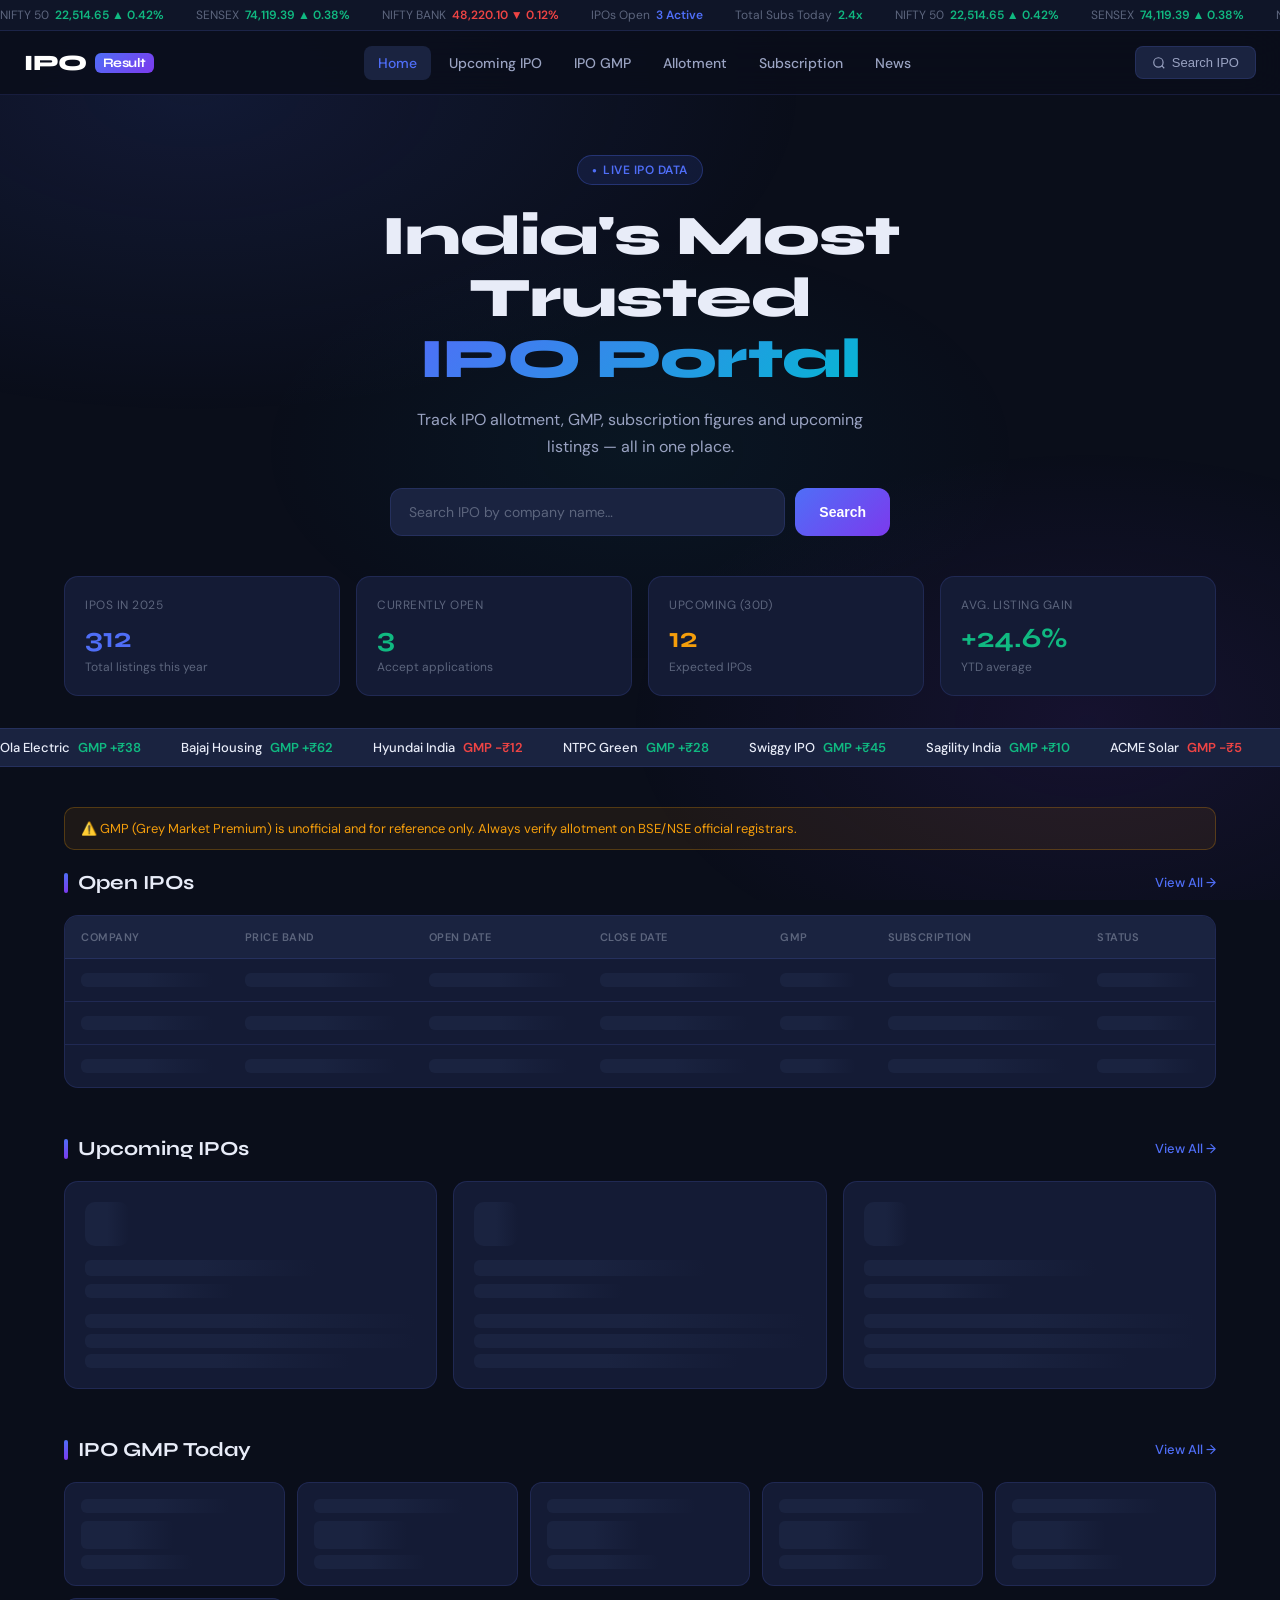
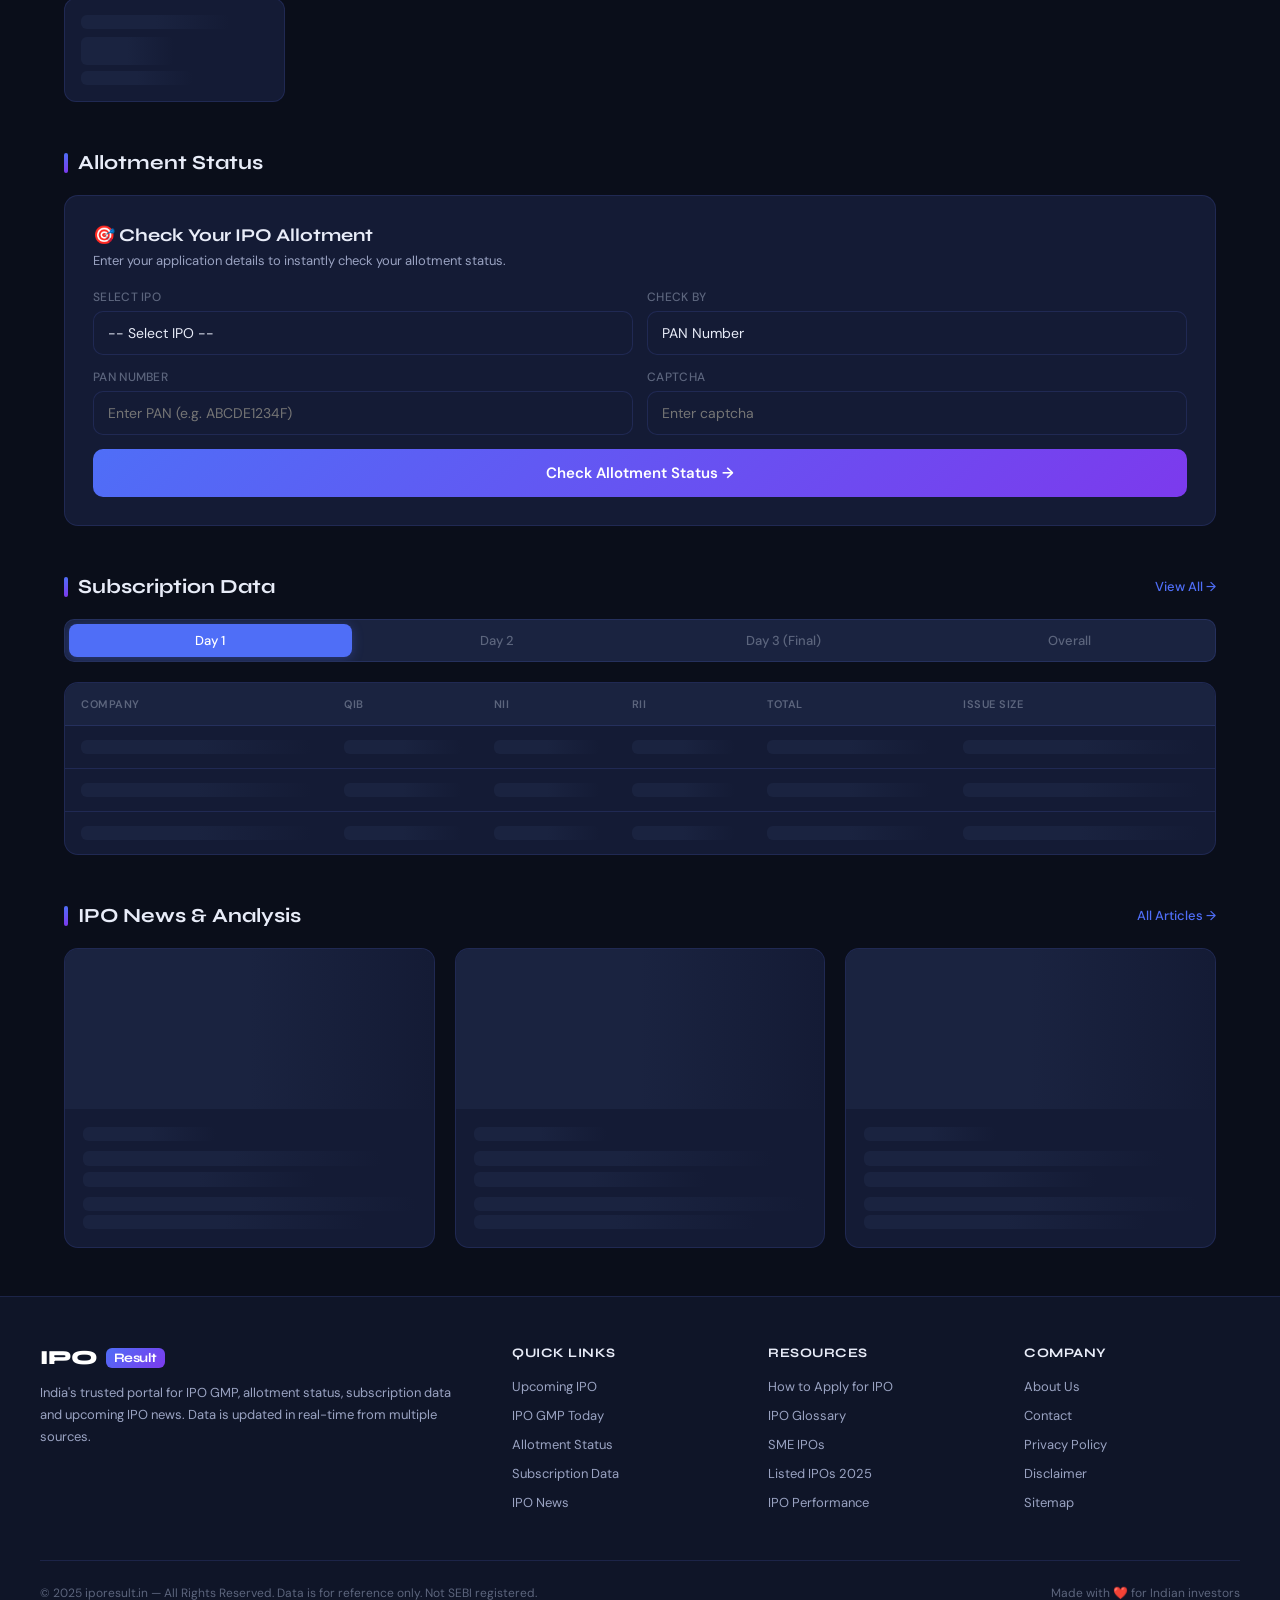
==== commit 6af67986: "Add files via upload" ====
--- a/index.html
+++ b/index.html
@@ -785,8 +785,9 @@
     <h1>India's Most Trusted<br><span class="gradient-text">IPO Portal</span></h1>
     <p>Track IPO allotment, GMP, subscription figures and upcoming listings — all in one place.</p>
     <div class="hero-search" role="search">
-      <input type="search" placeholder="Search IPO by company name…" aria-label="Search IPO" />
-      <button type="submit">Search</button>
+      <input type="search" id="hero-search-input" placeholder="Search IPO by company name…" aria-label="Search IPO"
+        onkeydown="if(event.key==='Enter') handleSearch()" />
+      <button type="button" onclick="handleSearch()">Search</button>
     </div>
   </section>
 
@@ -897,70 +898,7 @@
       <h2 class="section-title" id="upcoming-title">Upcoming IPOs</h2>
       <a href="#" class="see-all">View All →</a>
     </div>
-    <div class="cards-grid">
-      <article class="ipo-card">
-        <div class="card-header">
-          <div>
-            <div class="card-logo">HI</div>
-          </div>
-          <span class="badge badge-upcoming">Upcoming</span>
-        </div>
-        <div class="card-title">Hyundai India IPO</div>
-        <div class="card-sub">Automobile Manufacturing</div>
-        <div style="margin-top:12px">
-          <div class="card-row"><span class="card-row-label">Price Band</span><span class="card-row-val">₹1,865–₹1,960</span></div>
-          <div class="card-row"><span class="card-row-label">Issue Size</span><span class="card-row-val">₹27,870 Cr</span></div>
-          <div class="card-row"><span class="card-row-label">Open Date</span><span class="card-row-val">Apr 15, 2025</span></div>
-          <div class="card-row"><span class="card-row-label">Lot Size</span><span class="card-row-val">7 Shares</span></div>
-        </div>
-        <div class="card-footer">
-          <span class="gmp-positive" style="font-size:13px">GMP +₹80 est.</span>
-          <button class="btn-check" onclick="scrollTo('allotment')">Set Alert</button>
-        </div>
-      </article>
-
-      <article class="ipo-card">
-        <div class="card-header">
-          <div>
-            <div class="card-logo" style="background:linear-gradient(135deg,#f59e0b,#ef4444)">BH</div>
-          </div>
-          <span class="badge badge-upcoming">Upcoming</span>
-        </div>
-        <div class="card-title">Bajaj Housing Finance</div>
-        <div class="card-sub">Housing Finance Company</div>
-        <div style="margin-top:12px">
-          <div class="card-row"><span class="card-row-label">Price Band</span><span class="card-row-val">₹66–₹70</span></div>
-          <div class="card-row"><span class="card-row-label">Issue Size</span><span class="card-row-val">₹6,560 Cr</span></div>
-          <div class="card-row"><span class="card-row-label">Open Date</span><span class="card-row-val">Apr 18, 2025</span></div>
-          <div class="card-row"><span class="card-row-label">Lot Size</span><span class="card-row-val">214 Shares</span></div>
-        </div>
-        <div class="card-footer">
-          <span class="gmp-positive" style="font-size:13px">GMP +₹62 est.</span>
-          <button class="btn-check">Set Alert</button>
-        </div>
-      </article>
-
-      <article class="ipo-card">
-        <div class="card-header">
-          <div>
-            <div class="card-logo" style="background:linear-gradient(135deg,#10b981,#06b6d4)">OE</div>
-          </div>
-          <span class="badge badge-upcoming">Upcoming</span>
-        </div>
-        <div class="card-title">Ola Electric Mobility</div>
-        <div class="card-sub">Electric Vehicles</div>
-        <div style="margin-top:12px">
-          <div class="card-row"><span class="card-row-label">Price Band</span><span class="card-row-val">₹72–₹76</span></div>
-          <div class="card-row"><span class="card-row-label">Issue Size</span><span class="card-row-val">₹6,145 Cr</span></div>
-          <div class="card-row"><span class="card-row-label">Open Date</span><span class="card-row-val">Apr 22, 2025</span></div>
-          <div class="card-row"><span class="card-row-label">Lot Size</span><span class="card-row-val">195 Shares</span></div>
-        </div>
-        <div class="card-footer">
-          <span class="gmp-positive" style="font-size:13px">GMP +₹38 est.</span>
-          <button class="btn-check">Set Alert</button>
-        </div>
-      </article>
-    </div>
+    <div class="cards-grid" id="upcomingGrid">
   </section>
 
   <!-- IPO GMP -->
@@ -969,44 +907,7 @@
       <h2 class="section-title" id="gmp-title">IPO GMP Today</h2>
       <a href="#" class="see-all">View All →</a>
     </div>
-    <div class="gmp-grid">
-      <div class="gmp-card">
-        <div class="gmp-company">Swiggy IPO</div>
-        <div class="gmp-price gmp-positive">+₹45</div>
-        <div class="gmp-kostak">Kostak: ₹800</div>
-        <div class="gmp-est" style="color:var(--green)">Est. ₹435 (+11.5%)</div>
-      </div>
-      <div class="gmp-card">
-        <div class="gmp-company">NTPC Green</div>
-        <div class="gmp-price gmp-positive">+₹28</div>
-        <div class="gmp-kostak">Kostak: ₹600</div>
-        <div class="gmp-est" style="color:var(--green)">Est. ₹136 (+25.9%)</div>
-      </div>
-      <div class="gmp-card">
-        <div class="gmp-company">Sagility India</div>
-        <div class="gmp-price gmp-positive">+₹10</div>
-        <div class="gmp-kostak">Kostak: ₹400</div>
-        <div class="gmp-est" style="color:var(--green)">Est. ₹40 (+33.3%)</div>
-      </div>
-      <div class="gmp-card">
-        <div class="gmp-company">Hyundai India</div>
-        <div class="gmp-price gmp-negative">-₹12</div>
-        <div class="gmp-kostak">Kostak: ₹200</div>
-        <div class="gmp-est" style="color:var(--red)">Est. ₹1,948 (-0.6%)</div>
-      </div>
-      <div class="gmp-card">
-        <div class="gmp-company">Bajaj Housing</div>
-        <div class="gmp-price gmp-positive">+₹62</div>
-        <div class="gmp-kostak">Kostak: ₹1,200</div>
-        <div class="gmp-est" style="color:var(--green)">Est. ₹132 (+88.6%)</div>
-      </div>
-      <div class="gmp-card">
-        <div class="gmp-company">ACME Solar</div>
-        <div class="gmp-price gmp-negative">-₹5</div>
-        <div class="gmp-kostak">Kostak: ₹150</div>
-        <div class="gmp-est" style="color:var(--red)">Est. ₹283 (-1.7%)</div>
-      </div>
-    </div>
+    <div class="gmp-grid" id="gmpGrid">
   </section>
 
   <!-- Allotment Status Checker -->
@@ -1049,6 +950,7 @@
         </div>
       </div>
       <button class="btn-primary" onclick="checkAllotment()">Check Allotment Status →</button>
+      <div id="allotment-result" style="display:none"></div>
     </div>
   </section>
 
@@ -1059,10 +961,10 @@
       <a href="#" class="see-all">View All →</a>
     </div>
     <div class="tabs" role="tablist">
-      <button class="tab-btn active" role="tab" onclick="setTab(this,'sub-day1')" aria-selected="true">Day 1</button>
-      <button class="tab-btn" role="tab" onclick="setTab(this,'sub-day2')" aria-selected="false">Day 2</button>
-      <button class="tab-btn" role="tab" onclick="setTab(this,'sub-day3')" aria-selected="false">Day 3 (Final)</button>
-      <button class="tab-btn" role="tab" onclick="setTab(this,'sub-overall')" aria-selected="false">Overall</button>
+      <button class="tab-btn active" role="tab" onclick="setTab(this,1)" aria-selected="true">Day 1</button>
+      <button class="tab-btn" role="tab" onclick="setTab(this,2)" aria-selected="false">Day 2</button>
+      <button class="tab-btn" role="tab" onclick="setTab(this,3)" aria-selected="false">Day 3 (Final)</button>
+      <button class="tab-btn" role="tab" onclick="setTab(this,'all')" aria-selected="false">Overall</button>
     </div>
     <div class="table-wrap">
       <table class="ipo-table" aria-label="IPO subscription data">
@@ -1076,26 +978,7 @@
             <th>Issue Size</th>
           </tr>
         </thead>
-        <tbody>
-          <tr>
-            <td class="ipo-name"><a href="#">Swiggy Limited</a></td>
-            <td class="up">1.22x</td><td class="up">0.84x</td><td class="up">1.60x</td>
-            <td class="up" style="font-weight:700">2.84x</td>
-            <td>₹11,327 Cr</td>
-          </tr>
-          <tr>
-            <td class="ipo-name"><a href="#">NTPC Green Energy</a></td>
-            <td class="up">0.98x</td><td class="up">0.56x</td><td class="up">0.88x</td>
-            <td>1.42x</td>
-            <td>₹10,000 Cr</td>
-          </tr>
-          <tr>
-            <td class="ipo-name"><a href="#">Sagility India</a></td>
-            <td class="up">2.10x</td><td class="up">3.40x</td><td class="up">4.20x</td>
-            <td class="up" style="font-weight:700">3.20x</td>
-            <td>₹2,106 Cr</td>
-          </tr>
-        </tbody>
+        <tbody id="subBody"></tbody>
       </table>
     </div>
   </section>
@@ -1106,55 +989,7 @@
       <h2 class="section-title" id="news-title">IPO News & Analysis</h2>
       <a href="#" class="see-all">All Articles →</a>
     </div>
-    <div class="blog-grid">
-      <article class="blog-card" itemscope itemtype="https://schema.org/Article">
-        <div class="blog-img">
-          <div class="blog-img-inner">📈</div>
-          <span class="blog-cat">Analysis</span>
-        </div>
-        <div class="blog-content">
-          <div class="blog-meta">
-            <time itemprop="datePublished" datetime="2025-04-03">Apr 3, 2025</time> · 5 min read
-          </div>
-          <h3 class="blog-title" itemprop="headline">
-            <a href="#" itemprop="url">Swiggy IPO: Should You Apply? Full Analysis & GMP Review</a>
-          </h3>
-          <p class="blog-excerpt" itemprop="description">Swiggy's IPO opened at a significant premium with strong QIB interest. We break down the fundamentals and whether it's worth your application money.</p>
-        </div>
-      </article>
-
-      <article class="blog-card" itemscope itemtype="https://schema.org/Article">
-        <div class="blog-img">
-          <div class="blog-img-inner">🏦</div>
-          <span class="blog-cat">News</span>
-        </div>
-        <div class="blog-content">
-          <div class="blog-meta">
-            <time itemprop="datePublished" datetime="2025-04-02">Apr 2, 2025</time> · 4 min read
-          </div>
-          <h3 class="blog-title" itemprop="headline">
-            <a href="#" itemprop="url">SEBI Tightens IPO Allotment Rules: What Changes for Retail Investors?</a>
-          </h3>
-          <p class="blog-excerpt" itemprop="description">SEBI's new circular on IPO allotment processes could improve retail investor chances. Here's what's changing from the next cycle.</p>
-        </div>
-      </article>
-
-      <article class="blog-card" itemscope itemtype="https://schema.org/Article">
-        <div class="blog-img">
-          <div class="blog-img-inner">🚗</div>
-          <span class="blog-cat">Upcoming</span>
-        </div>
-        <div class="blog-content">
-          <div class="blog-meta">
-            <time itemprop="datePublished" datetime="2025-04-01">Apr 1, 2025</time> · 3 min read
-          </div>
-          <h3 class="blog-title" itemprop="headline">
-            <a href="#" itemprop="url">Hyundai India IPO: ₹27,870 Cr Mega Issue – Key Dates & Review</a>
-          </h3>
-          <p class="blog-excerpt" itemprop="description">Hyundai India's IPO is set to be one of India's largest-ever listings. Here's everything you need to know before applying.</p>
-        </div>
-      </article>
-    </div>
+    <div class="blog-grid" id="newsGrid"></div>
   </section>
 
 </main>
@@ -1232,110 +1067,581 @@
 </nav>
 
 <script>
-  // ── DRAWER ──
-  function openDrawer() {
-    document.getElementById('sideDrawer').classList.add('open');
-    document.getElementById('overlay').classList.add('open');
-    document.getElementById('hamburger').setAttribute('aria-expanded','true');
-    document.body.style.overflow = 'hidden';
-  }
-  function closeDrawer() {
-    document.getElementById('sideDrawer').classList.remove('open');
-    document.getElementById('overlay').classList.remove('open');
-    document.getElementById('hamburger').setAttribute('aria-expanded','false');
-    document.body.style.overflow = '';
-  }
-
-  // ── ALLOTMENT FORM ──
-  function toggleFields(val) {
-    const label = document.getElementById('field-label');
-    const input = document.getElementById('pan-input');
-    const labels = { pan: 'PAN Number', app: 'Application Number', dp: 'DP / Client ID' };
-    const placeholders = { pan: 'Enter PAN (e.g. ABCDE1234F)', app: 'Enter Application No.', dp: 'Enter DP ID' };
-    label.textContent = labels[val];
-    input.placeholder = placeholders[val];
-  }
-
-  function checkAllotment() {
-    const ipo = document.getElementById('ipo-select').value;
-    const pan = document.getElementById('pan-input').value.trim();
-    if (!ipo || !pan) {
-      alert('Please fill all required fields.');
-      return;
-    }
-    alert('✅ Checking allotment for ' + ipo + '…\n\nNote: This demo connects to the registrar API. In production, this integrates with KFin / Link Intime registrar endpoints via Google Apps Script doGet().');
-  }
-
-  // ── TABS ──
-  function setTab(btn, id) {
-    document.querySelectorAll('.tab-btn').forEach(b => {
-      b.classList.remove('active');
-      b.setAttribute('aria-selected','false');
-    });
-    btn.classList.add('active');
-    btn.setAttribute('aria-selected','true');
-  }
-
-  // ── BOTTOM NAV ACTIVE STATE ──
-  const sections = ['home','upcoming','gmp','allotment','subscription'];
-  const bnItems = document.querySelectorAll('.bn-item');
-
-  window.addEventListener('scroll', () => {
-    let current = '';
-    sections.forEach(id => {
-      const el = document.getElementById(id);
-      if (el && window.scrollY >= el.offsetTop - 100) current = id;
-    });
-    bnItems.forEach(item => {
-      item.classList.toggle('active', item.getAttribute('href') === '#' + current);
-    });
-  });
-
-  // ── FADE-IN OBSERVER ──
-  const observer = new IntersectionObserver((entries) => {
-    entries.forEach(e => {
-      if (e.isIntersecting) { e.target.classList.add('visible'); observer.unobserve(e.target); }
-    });
-  }, { threshold: 0.08 });
-  document.querySelectorAll('.fade-in').forEach(el => observer.observe(el));
-
-  // ── GAS INTEGRATION HOOKS ──
-  // Replace these URLs with your deployed Google Apps Script Web App URL
-  const GAS_URL = 'AKfycbyULx5PEM4FwTiKcoWL0OTrRUUpRaHD2l-fuczQY2ZWWHgaDFP0HpLI8uZRU8jYZzRP';
-
-  async function fetchIPOData(action, params = {}) {
+  // ═══════════════════════════════════════════════════════════════
+  //  CONFIG — paste your GAS deployment URL here
+  // ═══════════════════════════════════════════════════════════════
+  const GAS_URL = 'https://script.google.com/macros/s/AKfycbyULx5PEM4FwTiKcoWL0OTrRUUpRaHD2l-fuczQY2ZWWHgaDFP0HpLI8uZRU8jYZzRP/exec';
+
+  // ═══════════════════════════════════════════════════════════════
+  //  GAS API LAYER
+  // ═══════════════════════════════════════════════════════════════
+  async function gasGet(action, params = {}) {
     try {
       const url = new URL(GAS_URL);
       url.searchParams.set('action', action);
       Object.entries(params).forEach(([k, v]) => url.searchParams.set(k, v));
       const res = await fetch(url.toString());
+      if (!res.ok) throw new Error('HTTP ' + res.status);
+      const data = await res.json();
+      if (data && data.error) throw new Error(data.error);
+      return data;
+    } catch (err) {
+      console.warn('[GAS]', action, err.message);
+      return null;
+    }
+  }
+
+  async function gasPost(payload) {
+    try {
+      const res = await fetch(GAS_URL, {
+        method: 'POST',
+        headers: { 'Content-Type': 'application/json' },
+        body: JSON.stringify(payload)
+      });
+      if (!res.ok) throw new Error('HTTP ' + res.status);
       return await res.json();
-    } catch (e) {
-      console.warn('GAS fetch failed:', e);
+    } catch (err) {
+      console.warn('[GAS POST]', err.message);
       return null;
     }
   }
 
-  // Example: Load live IPO data from GAS on page load
-  // fetchIPOData('getOpenIPOs').then(data => { if(data) renderOpenIPOs(data); });
-  // fetchIPOData('getGMP').then(data => { if(data) renderGMP(data); });
-  // fetchIPOData('getSubscription').then(data => { if(data) renderSubs(data); });
-
+  // ═══════════════════════════════════════════════════════════════
+  //  SKELETON / LOADING HELPERS
+  // ═══════════════════════════════════════════════════════════════
+  function skeletonRows(cols, rows = 3) {
+    return Array.from({ length: rows }, () =>
+      `<tr>${Array.from({ length: cols }, () =>
+        `<td><div class="skel"></div></td>`).join('')}</tr>`
+    ).join('');
+  }
+
+  function skeletonCards(count = 3) {
+    return Array.from({ length: count }, () => `
+      <div class="ipo-card">
+        <div class="skel" style="height:44px;width:44px;border-radius:10px;margin-bottom:14px"></div>
+        <div class="skel" style="height:16px;width:70%;margin-bottom:8px"></div>
+        <div class="skel" style="height:12px;width:45%;margin-bottom:16px"></div>
+        <div class="skel" style="height:12px;width:100%;margin-bottom:6px"></div>
+        <div class="skel" style="height:12px;width:100%;margin-bottom:6px"></div>
+        <div class="skel" style="height:12px;width:80%"></div>
+      </div>`).join('');
+  }
+
+  function skeletonGMP(count = 6) {
+    return Array.from({ length: count }, () => `
+      <div class="gmp-card">
+        <div class="skel" style="height:13px;width:80%;margin-bottom:8px"></div>
+        <div class="skel" style="height:28px;width:50%;margin-bottom:6px"></div>
+        <div class="skel" style="height:11px;width:60%"></div>
+      </div>`).join('');
+  }
+
+  function skeletonNews(count = 3) {
+    return Array.from({ length: count }, () => `
+      <div class="blog-card">
+        <div class="skel" style="height:160px;border-radius:0"></div>
+        <div class="blog-content">
+          <div class="skel" style="height:11px;width:40%;margin-bottom:10px"></div>
+          <div class="skel" style="height:15px;width:90%;margin-bottom:6px"></div>
+          <div class="skel" style="height:15px;width:70%;margin-bottom:10px"></div>
+          <div class="skel" style="height:12px;width:100%;margin-bottom:4px"></div>
+          <div class="skel" style="height:12px;width:85%"></div>
+        </div>
+      </div>`).join('');
+  }
+
+  // ═══════════════════════════════════════════════════════════════
+  //  RENDER — STATS BAR
+  // ═══════════════════════════════════════════════════════════════
+  function renderStats(data) {
+    const bar = document.querySelector('.stats-bar');
+    if (!bar || !data) return;
+    const items = [
+      { label: 'IPOs in 2025',     value: data.iposThisYear,   sub: 'Total listings this year',  color: 'var(--accent)' },
+      { label: 'Currently Open',   value: data.currentlyOpen,  sub: 'Accept applications',        color: 'var(--green)' },
+      { label: 'Upcoming (30d)',   value: data.upcomingCount,  sub: 'Expected IPOs',              color: 'var(--orange)' },
+      { label: 'Avg. Listing Gain',value: data.avgListingGain, sub: 'YTD average',                color: 'var(--green)' },
+    ];
+    bar.innerHTML = items.map(i => `
+      <div class="stat-card fade-in">
+        <div class="stat-label">${i.label}</div>
+        <div class="stat-value" style="color:${i.color}">${i.value}</div>
+        <div class="stat-sub">${i.sub}</div>
+      </div>`).join('');
+    bar.querySelectorAll('.fade-in').forEach(el => fadeObserver.observe(el));
+  }
+
+  // ═══════════════════════════════════════════════════════════════
+  //  RENDER — OPEN IPOs TABLE
+  // ═══════════════════════════════════════════════════════════════
   function renderOpenIPOs(data) {
     const tbody = document.getElementById('openIpoBody');
-    if (!tbody || !Array.isArray(data)) return;
-    tbody.innerHTML = data.map(ipo => `
-      <tr>
-        <td class="ipo-name"><a href="#">${ipo.name}</a></td>
-        <td>${ipo.priceBand}</td>
-        <td>${ipo.openDate}</td>
-        <td>${ipo.closeDate}</td>
-        <td class="${ipo.gmp >= 0 ? 'gmp-positive' : 'gmp-negative'}">${ipo.gmp >= 0 ? '+' : ''}₹${ipo.gmp}</td>
-        <td><div class="sub-bar-wrap"><span>${ipo.subscription}x</span></div></td>
-        <td><span class="badge badge-open">OPEN</span></td>
-      </tr>
-    `).join('');
-  }
+    if (!tbody) return;
+
+    if (!Array.isArray(data) || data.length === 0) {
+      tbody.innerHTML = `<tr><td colspan="7" style="text-align:center;padding:32px;color:var(--text3)">No IPOs currently open</td></tr>`;
+      return;
+    }
+
+    // Populate allotment IPO dropdown from live data
+    const sel = document.getElementById('ipo-select');
+    if (sel) {
+      const opts = data.map(d => `<option value="${d.name}">${d.name}</option>`).join('');
+      sel.innerHTML = '<option value="">-- Select IPO --</option>' + opts;
+    }
+
+    const subPct = (x) => Math.min(100, Math.round((parseFloat(x) / 5) * 100));
+    tbody.innerHTML = data.map(ipo => {
+      const gmpNum  = parseFloat(ipo.gmp) || 0;
+      const subNum  = parseFloat(ipo.subscription) || 0;
+      const gmpPct  = ipo.ipo_price ? ((gmpNum / parseFloat(ipo.ipo_price)) * 100).toFixed(1) : '';
+      const gmpDisp = gmpNum !== 0
+        ? `<span class="${gmpNum >= 0 ? 'gmp-positive' : 'gmp-negative'}">${gmpNum >= 0 ? '+' : ''}₹${gmpNum}${gmpPct ? ' (' + (gmpNum>=0?'+':'') + gmpPct + '%)' : ''}</span>`
+        : '<span style="color:var(--text3)">—</span>';
+
+      const statusMap = { open: 'badge-open', upcoming: 'badge-upcoming', closed: 'badge-closed', listed: 'badge-listed' };
+      const statusKey = (ipo.status || 'open').toLowerCase();
+      const badgeCls  = statusMap[statusKey] || 'badge-open';
+
+      return `
+        <tr>
+          <td class="ipo-name"><a href="#">${esc(ipo.name)}</a></td>
+          <td>${esc(ipo.price_band)}</td>
+          <td>${fmtDate(ipo.open_date)}</td>
+          <td>${fmtDate(ipo.close_date)}</td>
+          <td>${gmpDisp}</td>
+          <td>
+            <div class="sub-bar-wrap">
+              <span>${subNum > 0 ? subNum.toFixed(2) + 'x' : '—'}</span>
+              ${subNum > 0 ? `<div class="sub-bar"><div class="sub-bar-fill" style="width:${subPct(subNum)}%"></div></div>` : ''}
+            </div>
+          </td>
+          <td><span class="badge ${badgeCls}">${(ipo.status||'OPEN').toUpperCase()}</span></td>
+        </tr>`;
+    }).join('');
+  }
+
+  // ═══════════════════════════════════════════════════════════════
+  //  RENDER — UPCOMING IPO CARDS
+  // ═══════════════════════════════════════════════════════════════
+  const GRAD_COLORS = [
+    ['#4f6ef7','#7c3aed'], ['#f59e0b','#ef4444'],
+    ['#10b981','#06b6d4'], ['#ec4899','#8b5cf6'],
+    ['#f97316','#eab308'], ['#06b6d4','#3b82f6'],
+  ];
+
+  function renderUpcoming(data) {
+    const grid = document.getElementById('upcomingGrid');
+    if (!grid) return;
+
+    if (!Array.isArray(data) || data.length === 0) {
+      grid.innerHTML = `<p style="color:var(--text3);padding:16px">No upcoming IPOs listed yet.</p>`;
+      return;
+    }
+
+    grid.innerHTML = data.map((ipo, i) => {
+      const [c1, c2] = GRAD_COLORS[i % GRAD_COLORS.length];
+      const initials  = (ipo.name || '').split(' ').slice(0,2).map(w => w[0]).join('').toUpperCase();
+      const gmpEst    = parseFloat(ipo.gmp_est) || 0;
+      const gmpDisp   = gmpEst !== 0
+        ? `<span class="${gmpEst >= 0 ? 'gmp-positive' : 'gmp-negative'}" style="font-size:13px">GMP ${gmpEst >= 0 ? '+' : ''}₹${gmpEst} est.</span>`
+        : '<span style="font-size:13px;color:var(--text3)">GMP: TBA</span>';
+
+      return `
+        <article class="ipo-card">
+          <div class="card-header">
+            <div class="card-logo" style="background:linear-gradient(135deg,${c1},${c2})">${initials}</div>
+            <span class="badge badge-upcoming">Upcoming</span>
+          </div>
+          <div class="card-title">${esc(ipo.name)}</div>
+          <div class="card-sub">${esc(ipo.sector || '')}</div>
+          <div style="margin-top:12px">
+            <div class="card-row"><span class="card-row-label">Price Band</span><span class="card-row-val">${esc(ipo.price_band)}</span></div>
+            <div class="card-row"><span class="card-row-label">Issue Size</span><span class="card-row-val">${esc(ipo.issue_size)}</span></div>
+            <div class="card-row"><span class="card-row-label">Open Date</span><span class="card-row-val">${fmtDate(ipo.expected_open)}</span></div>
+            <div class="card-row"><span class="card-row-label">Lot Size</span><span class="card-row-val">${esc(ipo.lot_size)} Shares</span></div>
+          </div>
+          <div class="card-footer">
+            ${gmpDisp}
+            <button class="btn-check" onclick="setAlertFor('${esc(ipo.name)}')">Set Alert</button>
+          </div>
+        </article>`;
+    }).join('');
+  }
+
+  // ═══════════════════════════════════════════════════════════════
+  //  RENDER — GMP GRID + TICKER
+  // ═══════════════════════════════════════════════════════════════
+  function renderGMP(data) {
+    const grid = document.getElementById('gmpGrid');
+    if (!grid) return;
+
+    if (!Array.isArray(data) || data.length === 0) {
+      grid.innerHTML = `<p style="color:var(--text3);padding:16px">GMP data unavailable.</p>`;
+      return;
+    }
+
+    grid.innerHTML = data.map(g => {
+      const gmpVal  = parseFloat(g.gmp) || 0;
+      const estVal  = parseFloat(g.estimated_listing) || 0;
+      const ipoPrice= parseFloat(g.ipo_price) || 0;
+      const estPct  = ipoPrice > 0 ? (((estVal - ipoPrice) / ipoPrice) * 100).toFixed(1) : null;
+
+      return `
+        <div class="gmp-card">
+          <div class="gmp-company">${esc(g.company)}</div>
+          <div class="gmp-price ${gmpVal >= 0 ? 'gmp-positive' : 'gmp-negative'}">${gmpVal >= 0 ? '+' : ''}₹${gmpVal}</div>
+          <div class="gmp-kostak">Kostak: ₹${esc(g.kostak || '—')}</div>
+          ${estVal ? `<div class="gmp-est" style="color:${gmpVal >= 0 ? 'var(--green)' : 'var(--red)'}">
+            Est. ₹${estVal}${estPct ? ' (' + (gmpVal>=0?'+':'') + estPct + '%)' : ''}
+          </div>` : ''}
+        </div>`;
+    }).join('');
+
+    // Also update the scrolling ticker
+    buildTicker(data);
+  }
+
+  function buildTicker(data) {
+    const ticker = document.getElementById('gmpTicker');
+    if (!ticker || !data.length) return;
+    const items = [...data, ...data]; // duplicate for seamless loop
+    ticker.innerHTML = items.map(g => {
+      const v = parseFloat(g.gmp) || 0;
+      return `<span class="ticker-item">
+        <span class="ticker-name">${esc(g.company)}</span>
+        <span class="ticker-gmp ${v >= 0 ? 'gmp-positive' : 'gmp-negative'}">GMP ${v >= 0 ? '+' : ''}₹${v}</span>
+      </span>`;
+    }).join('');
+  }
+
+  // ═══════════════════════════════════════════════════════════════
+  //  RENDER — SUBSCRIPTION TABLE
+  // ═══════════════════════════════════════════════════════════════
+  let _subsData = [];
+
+  function renderSubs(data) {
+    if (!Array.isArray(data)) return;
+    _subsData = data;
+    renderSubsForDay(1);
+  }
+
+  function renderSubsForDay(day) {
+    const tbody = document.getElementById('subBody');
+    if (!tbody) return;
+
+    const filtered = day === 'all'
+      ? _subsData.filter((_, i, arr) => arr.findIndex(x => x.company === _.company) === i) // latest per company
+      : _subsData.filter(d => String(d.day) === String(day));
+
+    if (filtered.length === 0) {
+      tbody.innerHTML = `<tr><td colspan="6" style="text-align:center;padding:24px;color:var(--text3)">No data for this period</td></tr>`;
+      return;
+    }
+
+    tbody.innerHTML = filtered.map(d => {
+      const total = parseFloat(d.total) || 0;
+      const cls   = total >= 1 ? 'up' : (total > 0 ? '' : 'dn');
+      return `
+        <tr>
+          <td class="ipo-name"><a href="#">${esc(d.company)}</a></td>
+          <td class="${parseFloat(d.qib)>=1?'up':''}">${d.qib ? parseFloat(d.qib).toFixed(2)+'x' : '—'}</td>
+          <td class="${parseFloat(d.nii)>=1?'up':''}">${d.nii ? parseFloat(d.nii).toFixed(2)+'x' : '—'}</td>
+          <td class="${parseFloat(d.rii)>=1?'up':''}">${d.rii ? parseFloat(d.rii).toFixed(2)+'x' : '—'}</td>
+          <td class="${cls}" style="font-weight:700">${total > 0 ? total.toFixed(2)+'x' : '—'}</td>
+          <td>${esc(d.issue_size || '—')}</td>
+        </tr>`;
+    }).join('');
+  }
+
+  // ═══════════════════════════════════════════════════════════════
+  //  RENDER — NEWS / BLOG
+  // ═══════════════════════════════════════════════════════════════
+  const NEWS_ICONS = { Analysis:'📈', News:'🏦', Upcoming:'📅', Policy:'⚖️', Market:'📊' };
+
+  function renderNews(data) {
+    const grid = document.getElementById('newsGrid');
+    if (!grid) return;
+
+    if (!Array.isArray(data) || data.length === 0) {
+      grid.innerHTML = `<p style="color:var(--text3);padding:16px">No news articles yet.</p>`;
+      return;
+    }
+
+    grid.innerHTML = data.slice(0, 6).map(article => {
+      const cat  = article.category || 'News';
+      const icon = NEWS_ICONS[cat] || '📰';
+      const date = fmtDate(article.date);
+      return `
+        <article class="blog-card" itemscope itemtype="https://schema.org/Article">
+          <div class="blog-img">
+            ${article.image_url
+              ? `<img src="${esc(article.image_url)}" alt="${esc(article.title)}" style="width:100%;height:100%;object-fit:cover" loading="lazy"/>`
+              : `<div class="blog-img-inner">${icon}</div>`}
+            <span class="blog-cat">${esc(cat)}</span>
+          </div>
+          <div class="blog-content">
+            <div class="blog-meta">
+              <time itemprop="datePublished" datetime="${esc(article.date)}">${date}</time>
+              ${article.author ? ' · ' + esc(article.author) : ''}
+            </div>
+            <h3 class="blog-title" itemprop="headline">
+              <a href="${article.slug ? '/blog/' + esc(article.slug) : '#'}" itemprop="url">${esc(article.title)}</a>
+            </h3>
+            <p class="blog-excerpt" itemprop="description">${esc(article.excerpt || '')}</p>
+          </div>
+        </article>`;
+    }).join('');
+  }
+
+  // ═══════════════════════════════════════════════════════════════
+  //  ALLOTMENT CHECKER
+  // ═══════════════════════════════════════════════════════════════
+  function toggleFields(val) {
+    const label = document.getElementById('field-label');
+    const input = document.getElementById('pan-input');
+    const labels = { pan: 'PAN Number', app: 'Application Number', dp: 'DP / Client ID' };
+    const placeholders = {
+      pan: 'Enter PAN (e.g. ABCDE1234F)',
+      app: 'Enter Application Number',
+      dp:  'Enter DP ID / Client ID'
+    };
+    if (label) label.textContent = labels[val] || 'PAN Number';
+    if (input) input.placeholder = placeholders[val] || '';
+  }
+
+  async function checkAllotment() {
+    const ipo       = document.getElementById('ipo-select').value.trim();
+    const checkType = document.getElementById('check-type').value;
+    const value     = document.getElementById('pan-input').value.trim();
+    const resultBox = document.getElementById('allotment-result');
+
+    if (!ipo)   return showAllotMsg('error', 'Please select an IPO.');
+    if (!value) return showAllotMsg('error', 'Please enter your ' + checkType.toUpperCase() + '.');
+
+    // Basic PAN validation
+    if (checkType === 'pan' && !/^[A-Z]{5}[0-9]{4}[A-Z]{1}$/i.test(value)) {
+      return showAllotMsg('error', 'Invalid PAN format. Example: ABCDE1234F');
+    }
+
+    showAllotMsg('loading', 'Checking allotment status…');
+
+    const data = await gasGet('checkAllot', { ipo, checkType, value });
+
+    if (!data) {
+      showAllotMsg('error', 'Could not reach the server. Please try again later.');
+      return;
+    }
+    if (data.error) {
+      showAllotMsg('error', data.error);
+      return;
+    }
+
+    // Parse registrar response (raw HTML snippet) for allotment signal
+    const raw = (data.raw || '').toLowerCase();
+    const allotted = raw.includes('congratulations') || raw.includes('shares allotted') || raw.includes('allotment successful');
+    const notAllotted = raw.includes('not allotted') || raw.includes('no allotment') || raw.includes('unsuccessful');
+
+    if (allotted) {
+      showAllotMsg('success', `🎉 Congratulations! Shares have been allotted for <strong>${esc(ipo)}</strong>.`);
+    } else if (notAllotted) {
+      showAllotMsg('warn', `❌ Unfortunately, no shares were allotted for <strong>${esc(ipo)}</strong>.`);
+    } else {
+      // Registrar returned but result ambiguous — show raw summary
+      showAllotMsg('warn', `ℹ️ Response received from <strong>${data.registrar}</strong>. Please verify directly on the registrar site as the result is not conclusive.`);
+    }
+  }
+
+  function showAllotMsg(type, html) {
+    const box = document.getElementById('allotment-result');
+    if (!box) return;
+    const colors = {
+      success: { bg: 'rgba(16,185,129,0.1)', border: 'rgba(16,185,129,0.3)', color: 'var(--green)' },
+      error:   { bg: 'rgba(239,68,68,0.1)',  border: 'rgba(239,68,68,0.3)',  color: 'var(--red)' },
+      warn:    { bg: 'rgba(245,158,11,0.1)', border: 'rgba(245,158,11,0.3)', color: 'var(--orange)' },
+      loading: { bg: 'rgba(79,110,247,0.1)', border: 'rgba(79,110,247,0.3)', color: 'var(--accent)' },
+    };
+    const c = colors[type] || colors.loading;
+    box.style.cssText = `display:block;margin-top:16px;padding:14px 18px;border-radius:10px;
+      background:${c.bg};border:1px solid ${c.border};color:${c.color};font-size:14px;line-height:1.5`;
+    box.innerHTML = type === 'loading'
+      ? '<span class="spinner"></span> ' + html
+      : html;
+  }
+
+  // ═══════════════════════════════════════════════════════════════
+  //  EMAIL ALERT (Set Alert button on cards)
+  // ═══════════════════════════════════════════════════════════════
+  function setAlertFor(ipoName) {
+    const email = prompt(`Enter your email to get allotment alerts for:\n"${ipoName}"`);
+    if (!email || !email.includes('@')) {
+      if (email !== null) alert('Please enter a valid email address.');
+      return;
+    }
+    gasPost({ action: 'subscribe', email, ipo: ipoName, alertType: 'allotment' })
+      .then(res => {
+        if (res && res.success) alert('✅ Alert set! We\'ll email you when allotment results are out.');
+        else alert('Could not set alert. Please try again later.');
+      });
+  }
+
+  // ═══════════════════════════════════════════════════════════════
+  //  HERO SEARCH
+  // ═══════════════════════════════════════════════════════════════
+  function handleSearch() {
+    const q = document.getElementById('hero-search-input').value.trim();
+    if (!q) return;
+    // Filter visible sections client-side or redirect
+    const results = [...(window._allIPOs || [])].filter(d =>
+      d.name && d.name.toLowerCase().includes(q.toLowerCase())
+    );
+    if (results.length) {
+      document.getElementById('open-ipos').scrollIntoView({ behavior: 'smooth' });
+      renderOpenIPOs(results);
+    } else {
+      alert(`No IPO found matching "${q}". Try a different keyword.`);
+    }
+  }
+
+  // ═══════════════════════════════════════════════════════════════
+  //  TAB SWITCHING (subscription)
+  // ═══════════════════════════════════════════════════════════════
+  function setTab(btn, day) {
+    document.querySelectorAll('.tab-btn').forEach(b => {
+      b.classList.remove('active');
+      b.setAttribute('aria-selected', 'false');
+    });
+    btn.classList.add('active');
+    btn.setAttribute('aria-selected', 'true');
+    renderSubsForDay(day);
+  }
+
+  // ═══════════════════════════════════════════════════════════════
+  //  DRAWER
+  // ═══════════════════════════════════════════════════════════════
+  function openDrawer() {
+    document.getElementById('sideDrawer').classList.add('open');
+    document.getElementById('overlay').classList.add('open');
+    document.getElementById('hamburger').setAttribute('aria-expanded', 'true');
+    document.body.style.overflow = 'hidden';
+  }
+  function closeDrawer() {
+    document.getElementById('sideDrawer').classList.remove('open');
+    document.getElementById('overlay').classList.remove('open');
+    document.getElementById('hamburger').setAttribute('aria-expanded', 'false');
+    document.body.style.overflow = '';
+  }
+
+  // ═══════════════════════════════════════════════════════════════
+  //  BOTTOM NAV SCROLL ACTIVE STATE
+  // ═══════════════════════════════════════════════════════════════
+  const NAV_SECTIONS = ['home', 'upcoming', 'gmp', 'allotment', 'subscription'];
+  const bnItems = document.querySelectorAll('.bn-item');
+
+  window.addEventListener('scroll', () => {
+    let current = 'home';
+    NAV_SECTIONS.forEach(id => {
+      const el = document.getElementById(id);
+      if (el && window.scrollY >= el.offsetTop - 120) current = id;
+    });
+    bnItems.forEach(item => {
+      item.classList.toggle('active', item.getAttribute('href') === '#' + current);
+    });
+  }, { passive: true });
+
+  // ═══════════════════════════════════════════════════════════════
+  //  FADE-IN SCROLL OBSERVER
+  // ═══════════════════════════════════════════════════════════════
+  const fadeObserver = new IntersectionObserver((entries) => {
+    entries.forEach(e => {
+      if (e.isIntersecting) { e.target.classList.add('visible'); fadeObserver.unobserve(e.target); }
+    });
+  }, { threshold: 0.06 });
+  document.querySelectorAll('.fade-in').forEach(el => fadeObserver.observe(el));
+
+  // ═══════════════════════════════════════════════════════════════
+  //  UTILITY HELPERS
+  // ═══════════════════════════════════════════════════════════════
+  function esc(str) {
+    if (str == null) return '';
+    return String(str)
+      .replace(/&/g, '&amp;').replace(/</g, '&lt;')
+      .replace(/>/g, '&gt;').replace(/"/g, '&quot;');
+  }
+
+  function fmtDate(val) {
+    if (!val) return '—';
+    const d = new Date(val);
+    if (isNaN(d)) return String(val);
+    return d.toLocaleDateString('en-IN', { day: 'numeric', month: 'short', year: 'numeric' });
+  }
+
+  // ═══════════════════════════════════════════════════════════════
+  //  BOOT — show skeletons then fetch all sections in parallel
+  // ═══════════════════════════════════════════════════════════════
+  document.addEventListener('DOMContentLoaded', () => {
+
+    // Show skeletons immediately
+    const openBody = document.getElementById('openIpoBody');
+    if (openBody) openBody.innerHTML = skeletonRows(7, 3);
+
+    const upcomingGrid = document.getElementById('upcomingGrid');
+    if (upcomingGrid) upcomingGrid.innerHTML = skeletonCards(3);
+
+    const gmpGrid = document.getElementById('gmpGrid');
+    if (gmpGrid) gmpGrid.innerHTML = skeletonGMP(6);
+
+    const subBody = document.getElementById('subBody');
+    if (subBody) subBody.innerHTML = skeletonRows(6, 3);
+
+    const newsGrid = document.getElementById('newsGrid');
+    if (newsGrid) newsGrid.innerHTML = skeletonNews(3);
+
+    // Fetch all sections in parallel
+    Promise.all([
+      gasGet('getStats'),
+      gasGet('getOpenIPOs'),
+      gasGet('getUpcoming'),
+      gasGet('getGMP'),
+      gasGet('getSubs'),
+      gasGet('getNews'),
+    ]).then(([stats, open, upcoming, gmp, subs, news]) => {
+
+      if (stats)   renderStats(stats);
+      if (open)  { window._allIPOs = open; renderOpenIPOs(open); }
+      if (upcoming) renderUpcoming(upcoming);
+      if (gmp)   renderGMP(gmp);
+      if (subs)  renderSubs(subs);
+      if (news)  renderNews(news);
+
+      // Re-observe any newly added fade-in elements
+      document.querySelectorAll('.fade-in:not(.visible)').forEach(el => fadeObserver.observe(el));
+
+    }).catch(err => console.error('[Boot]', err));
+
+  });
 </script>
+
+<style>
+  /* ── SKELETON SHIMMER ── */
+  .skel {
+    background: linear-gradient(90deg, var(--card2) 25%, var(--bg3) 50%, var(--card2) 75%);
+    background-size: 200% 100%;
+    animation: shimmer 1.4s infinite;
+    border-radius: 6px;
+    min-height: 14px;
+  }
+  @keyframes shimmer { 0%{background-position:200% 0} 100%{background-position:-200% 0} }
+
+  /* ── SPINNER ── */
+  .spinner {
+    display: inline-block; width: 14px; height: 14px;
+    border: 2px solid currentColor; border-top-color: transparent;
+    border-radius: 50%; animation: spin 0.7s linear infinite;
+    vertical-align: middle;
+  }
+  @keyframes spin { to { transform: rotate(360deg); } }
+</style>
 </body>
 </html>
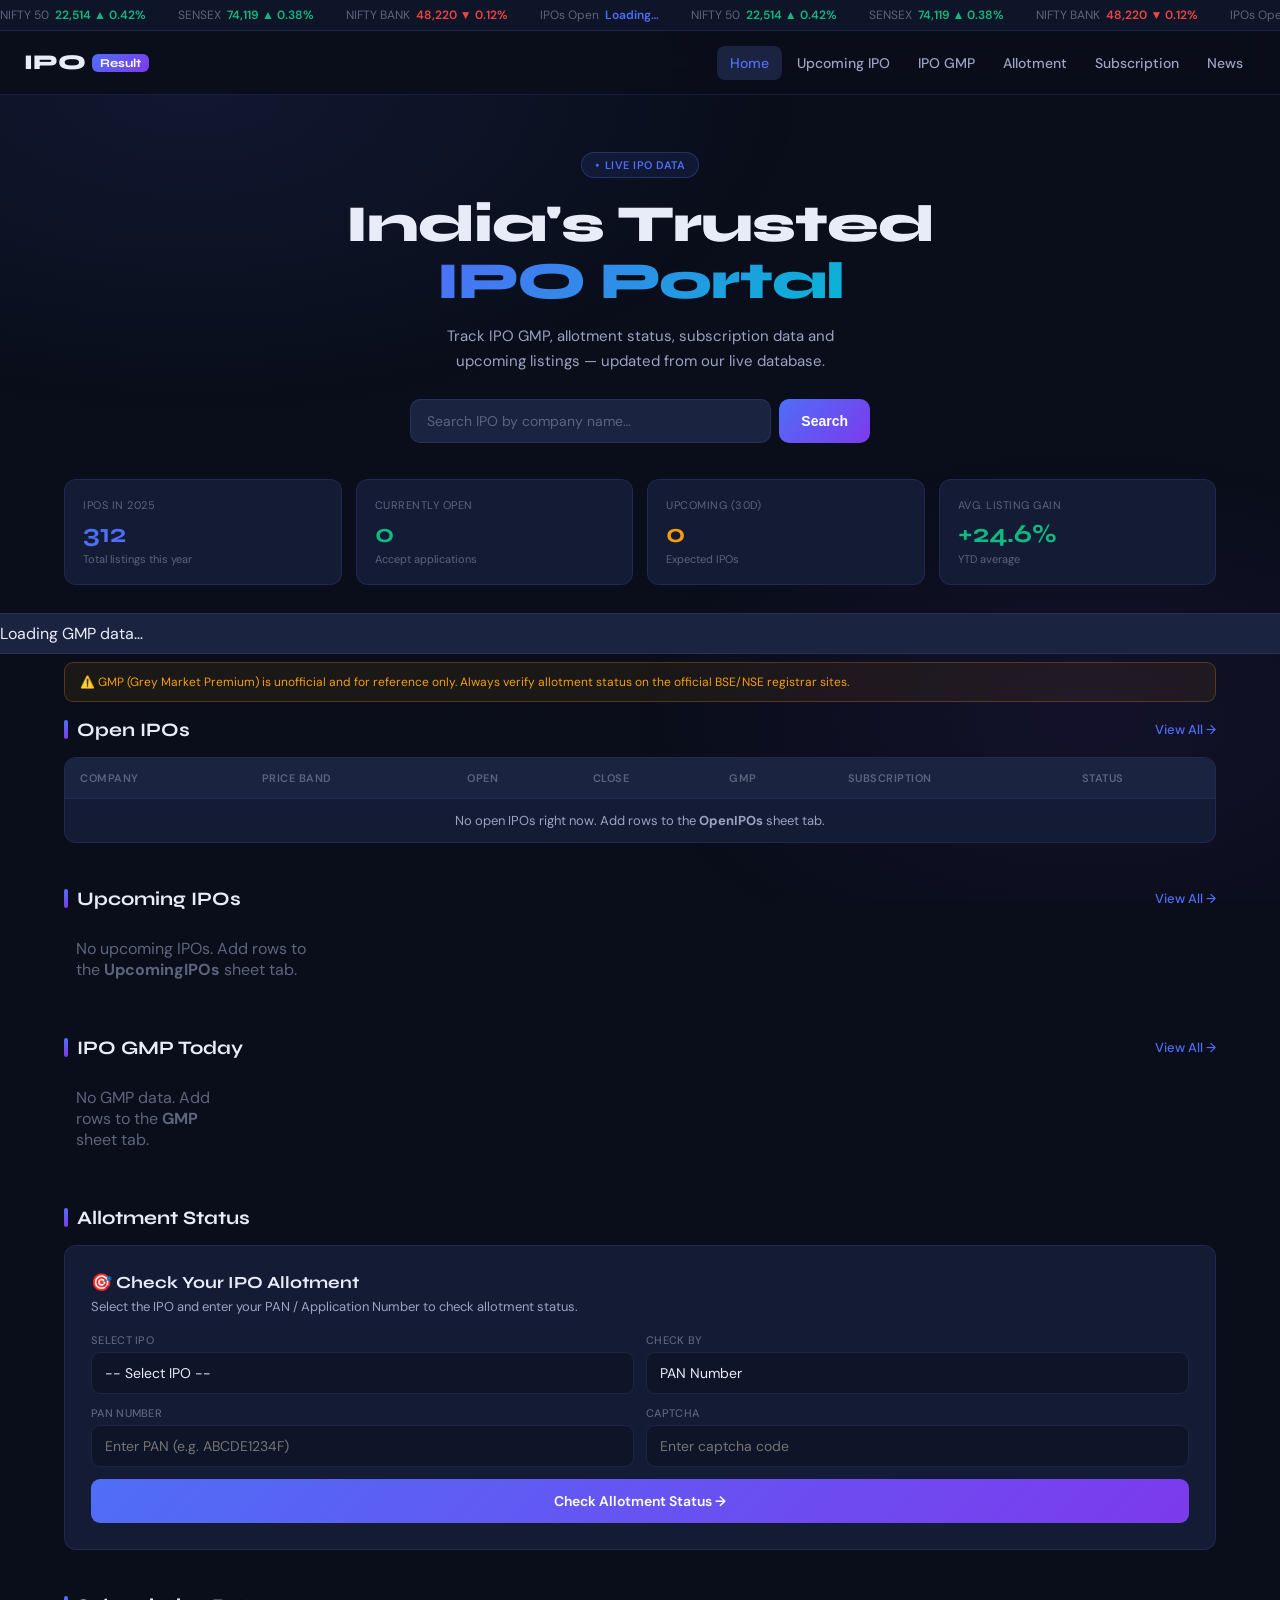
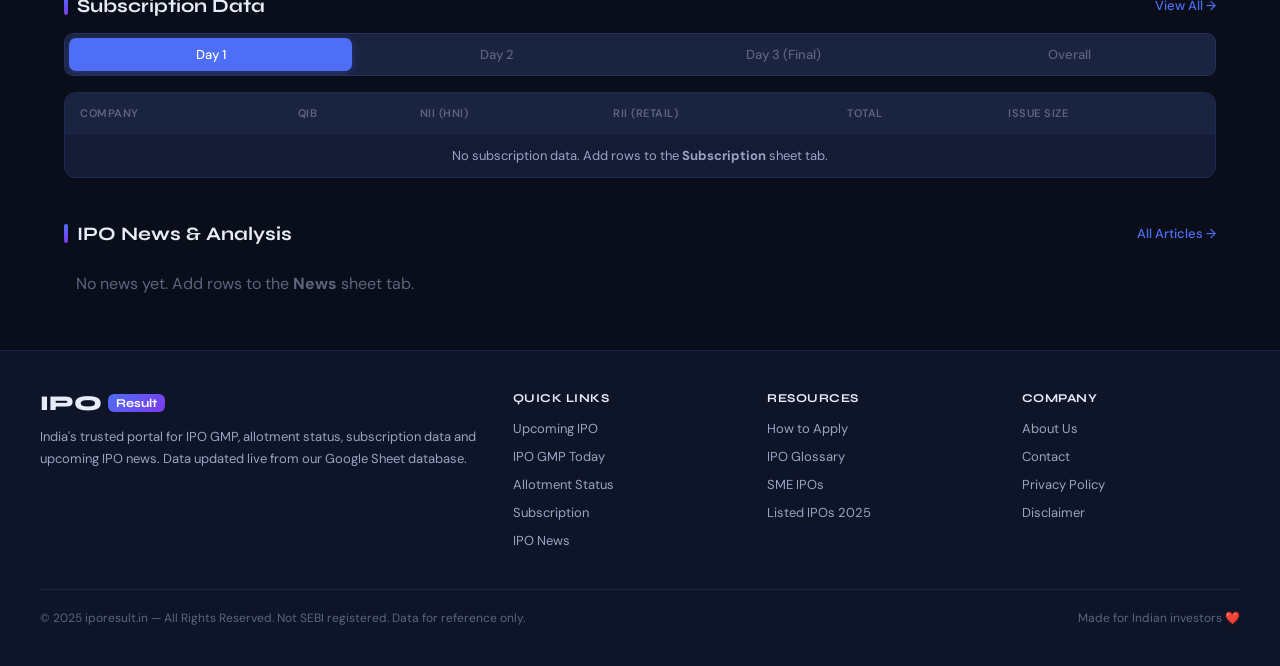
==== commit b85f2bd9: "Add files via upload" ====
--- a/index.html
+++ b/index.html
@@ -1,761 +1,339 @@
 <!DOCTYPE html>
 <html lang="en">
 <head>
-  <meta charset="UTF-8" />
-  <meta name="viewport" content="width=device-width, initial-scale=1.0" />
-  <title>IPO Result | IPO GMP, Allotment Status, Subscription Data – iporesult.in</title>
-  <meta name="description" content="Track IPO allotment status, IPO GMP (Grey Market Premium), subscription data, upcoming IPOs and IPO news on iporesult.in – India's trusted IPO portal." />
-  <meta name="keywords" content="IPO result, IPO allotment, IPO GMP, grey market premium, upcoming IPO, IPO subscription, IPO news India" />
-  <meta name="robots" content="index, follow" />
-  <link rel="canonical" href="https://iporesult.in/" />
-
-  <!-- Open Graph -->
-  <meta property="og:title" content="IPO Result – IPO GMP, Allotment & Subscription Data" />
-  <meta property="og:description" content="India's trusted source for IPO GMP, allotment status, subscription figures and upcoming IPO listings." />
-  <meta property="og:url" content="https://iporesult.in/" />
-  <meta property="og:type" content="website" />
-  <meta property="og:image" content="https://iporesult.in/og-image.jpg" />
-
-  <!-- Twitter Card -->
-  <meta name="twitter:card" content="summary_large_image" />
-  <meta name="twitter:title" content="IPO Result – GMP, Allotment, Subscription" />
-  <meta name="twitter:description" content="Live IPO GMP, allotment status & subscription updates." />
-
-  <!-- Schema.org -->
-  <script type="application/ld+json">
-  {
-    "@context": "https://schema.org",
-    "@type": "WebSite",
-    "name": "IPO Result",
-    "url": "https://iporesult.in",
-    "description": "India's IPO portal for GMP, allotment status, subscription data and upcoming IPOs",
-    "potentialAction": {
-      "@type": "SearchAction",
-      "target": "https://iporesult.in/search?q={search_term_string}",
-      "query-input": "required name=search_term_string"
-    }
-  }
-  </script>
-
-  <link rel="preconnect" href="https://fonts.googleapis.com" />
-  <link rel="preconnect" href="https://fonts.gstatic.com" crossorigin />
-  <link href="https://fonts.googleapis.com/css2?family=Syne:wght@400;600;700;800&family=DM+Sans:ital,opsz,wght@0,9..40,300;0,9..40,400;0,9..40,500;1,9..40,300&display=swap" rel="stylesheet" />
-
-  <style>
-    :root {
-      --bg: #0a0e1a;
-      --bg2: #0f1528;
-      --bg3: #141b35;
-      --card: #141b35;
-      --card2: #1a2340;
-      --border: rgba(99,120,255,0.15);
-      --accent: #4f6ef7;
-      --accent2: #7c3aed;
-      --accent3: #06b6d4;
-      --green: #10b981;
-      --red: #ef4444;
-      --orange: #f59e0b;
-      --text: #e8ecf8;
-      --text2: #9aa3c2;
-      --text3: #5c657d;
-      --glow: rgba(79,110,247,0.25);
-      --radius: 14px;
-      --shadow: 0 4px 32px rgba(0,0,0,0.4);
-    }
-
-    *, *::before, *::after { box-sizing: border-box; margin: 0; padding: 0; }
-
-    html { scroll-behavior: smooth; }
-
-    body {
-      font-family: 'DM Sans', sans-serif;
-      background: var(--bg);
-      color: var(--text);
-      min-height: 100vh;
-      overflow-x: hidden;
-    }
-
-    /* ── SCROLLBAR ── */
-    ::-webkit-scrollbar { width: 6px; }
-    ::-webkit-scrollbar-track { background: var(--bg2); }
-    ::-webkit-scrollbar-thumb { background: var(--accent); border-radius: 3px; }
-
-    /* ── BACKGROUND MESH ── */
-    body::before {
-      content: '';
-      position: fixed; inset: 0; z-index: 0;
-      background:
-        radial-gradient(ellipse 80% 60% at 15% 10%, rgba(79,110,247,0.12) 0%, transparent 60%),
-        radial-gradient(ellipse 60% 50% at 85% 80%, rgba(124,58,237,0.10) 0%, transparent 60%),
-        radial-gradient(ellipse 50% 40% at 50% 50%, rgba(6,182,212,0.05) 0%, transparent 60%);
-      pointer-events: none;
-    }
-
-    /* ── NAVBAR ── */
-    .navbar {
-      position: sticky; top: 0; z-index: 100;
-      background: rgba(10,14,26,0.85);
-      backdrop-filter: blur(20px);
-      border-bottom: 1px solid var(--border);
-      padding: 0 24px;
-      height: 64px;
-      display: flex; align-items: center; justify-content: space-between;
-    }
-
-    .nav-logo {
-      font-family: 'Syne', sans-serif;
-      font-weight: 800;
-      font-size: 22px;
-      letter-spacing: -0.5px;
-      text-decoration: none;
-      display: flex; align-items: center; gap: 8px;
-    }
-    .nav-logo span:first-child {
-      color: #fff;
-    }
-    .nav-logo .logo-badge {
-      background: linear-gradient(135deg, var(--accent), var(--accent2));
-      color: #fff;
-      padding: 2px 8px;
-      border-radius: 6px;
-      font-size: 13px;
-      font-weight: 700;
-    }
-
-    .nav-links {
-      display: flex; align-items: center; gap: 4px;
-      list-style: none;
-    }
-    .nav-links a {
-      color: var(--text2);
-      text-decoration: none;
-      font-size: 14px;
-      font-weight: 500;
-      padding: 8px 14px;
-      border-radius: 8px;
-      transition: all 0.2s;
-      white-space: nowrap;
-    }
-    .nav-links a:hover, .nav-links a.active {
-      color: var(--text);
-      background: var(--card2);
-    }
-    .nav-links a.active { color: var(--accent); }
-
-    .nav-right { display: flex; align-items: center; gap: 10px; }
-
-    .btn-search {
-      background: var(--card2);
-      border: 1px solid var(--border);
-      color: var(--text2);
-      padding: 8px 16px;
-      border-radius: 8px;
-      font-size: 13px;
-      cursor: pointer;
-      display: flex; align-items: center; gap: 6px;
-      transition: all 0.2s;
-    }
-    .btn-search:hover { border-color: var(--accent); color: var(--accent); }
-
-    .hamburger {
-      display: none;
-      flex-direction: column; gap: 5px;
-      cursor: pointer; padding: 8px; border-radius: 8px;
-      background: var(--card2);
-      border: 1px solid var(--border);
-    }
-    .hamburger span {
-      display: block; width: 20px; height: 2px;
-      background: var(--text); border-radius: 2px;
-      transition: all 0.3s;
-    }
-
-    /* ── SIDE DRAWER (mobile) ── */
-    .overlay {
-      display: none;
-      position: fixed; inset: 0; z-index: 200;
-      background: rgba(0,0,0,0.6);
-      backdrop-filter: blur(4px);
-    }
-    .overlay.open { display: block; }
-
-    .side-drawer {
-      position: fixed; top: 0; left: -300px; z-index: 300;
-      width: 280px; height: 100vh;
-      background: var(--bg2);
-      border-right: 1px solid var(--border);
-      padding: 0;
-      transition: left 0.3s cubic-bezier(0.4,0,0.2,1);
-      overflow-y: auto;
-    }
-    .side-drawer.open { left: 0; }
-
-    .drawer-header {
-      padding: 20px;
-      border-bottom: 1px solid var(--border);
-      display: flex; align-items: center; justify-content: space-between;
-    }
-    .drawer-close {
-      background: var(--card2); border: none; color: var(--text2);
-      width: 32px; height: 32px; border-radius: 8px; cursor: pointer;
-      font-size: 18px; display: flex; align-items: center; justify-content: center;
-    }
-    .drawer-nav { padding: 12px; }
-    .drawer-nav a {
-      display: flex; align-items: center; gap: 12px;
-      color: var(--text2); text-decoration: none;
-      padding: 12px 16px; border-radius: 10px;
-      font-size: 15px; font-weight: 500;
-      transition: all 0.2s;
-      margin-bottom: 4px;
-    }
-    .drawer-nav a:hover, .drawer-nav a.active {
-      background: var(--card2); color: var(--text);
-    }
-    .drawer-nav a.active { color: var(--accent); }
-    .drawer-nav a .nav-icon { font-size: 18px; width: 24px; text-align: center; }
-
-    .drawer-divider {
-      height: 1px; background: var(--border);
-      margin: 12px 16px;
-    }
-
-    /* ── HERO ── */
-    .hero {
-      position: relative; z-index: 1;
-      padding: 60px 24px 40px;
-      text-align: center;
-      max-width: 760px; margin: 0 auto;
-    }
-    .hero-badge {
-      display: inline-flex; align-items: center; gap: 6px;
-      background: rgba(79,110,247,0.12);
-      border: 1px solid rgba(79,110,247,0.3);
-      color: var(--accent);
-      padding: 6px 14px; border-radius: 50px;
-      font-size: 12px; font-weight: 600;
-      letter-spacing: 0.5px;
-      margin-bottom: 20px;
-      text-transform: uppercase;
-    }
-    .hero-badge::before { content: '●'; font-size: 8px; animation: pulse 2s infinite; }
-    @keyframes pulse { 0%,100%{opacity:1} 50%{opacity:0.3} }
-
-    .hero h1 {
-      font-family: 'Syne', sans-serif;
-      font-size: clamp(32px, 5vw, 56px);
-      font-weight: 800;
-      line-height: 1.1;
-      letter-spacing: -1px;
-      margin-bottom: 16px;
-    }
-    .hero h1 .gradient-text {
-      background: linear-gradient(135deg, var(--accent) 0%, var(--accent3) 100%);
-      -webkit-background-clip: text; -webkit-text-fill-color: transparent;
-      background-clip: text;
-    }
-    .hero p {
-      color: var(--text2); font-size: 16px; line-height: 1.7;
-      max-width: 500px; margin: 0 auto 28px;
-    }
-
-    .hero-search {
-      display: flex; gap: 10px; max-width: 500px; margin: 0 auto;
-    }
-    .hero-search input {
-      flex: 1; background: var(--card2);
-      border: 1px solid var(--border);
-      color: var(--text); padding: 14px 18px;
-      border-radius: 12px; font-size: 14px;
-      outline: none; transition: border-color 0.2s;
-      font-family: 'DM Sans', sans-serif;
-    }
-    .hero-search input::placeholder { color: var(--text3); }
-    .hero-search input:focus { border-color: var(--accent); }
-    .hero-search button {
-      background: linear-gradient(135deg, var(--accent), var(--accent2));
-      border: none; color: #fff; padding: 14px 24px;
-      border-radius: 12px; font-size: 14px; font-weight: 600;
-      cursor: pointer; white-space: nowrap;
-      transition: opacity 0.2s;
-    }
-    .hero-search button:hover { opacity: 0.9; }
-
-    /* ── STATS BAR ── */
-    .stats-bar {
-      position: relative; z-index: 1;
-      max-width: 1200px; margin: 0 auto;
-      padding: 0 24px 32px;
-      display: grid; grid-template-columns: repeat(4, 1fr);
-      gap: 16px;
-    }
-    .stat-card {
-      background: var(--card);
-      border: 1px solid var(--border);
-      border-radius: var(--radius);
-      padding: 20px;
-      transition: transform 0.2s, border-color 0.2s;
-    }
-    .stat-card:hover { transform: translateY(-2px); border-color: var(--accent); }
-    .stat-label { font-size: 12px; color: var(--text3); text-transform: uppercase; letter-spacing: 0.5px; margin-bottom: 8px; }
-    .stat-value { font-family: 'Syne', sans-serif; font-size: 28px; font-weight: 700; }
-    .stat-sub { font-size: 12px; color: var(--text3); margin-top: 4px; }
-    .up { color: var(--green); }
-    .dn { color: var(--red); }
-
-    /* ── SECTION ── */
-    .section {
-      position: relative; z-index: 1;
-      max-width: 1200px; margin: 0 auto;
-      padding: 0 24px 48px;
-    }
-
-    .section-header {
-      display: flex; align-items: center; justify-content: space-between;
-      margin-bottom: 20px;
-    }
-    .section-title {
-      font-family: 'Syne', sans-serif;
-      font-size: 20px; font-weight: 700;
-      display: flex; align-items: center; gap: 10px;
-    }
-    .section-title::before {
-      content: '';
-      display: block; width: 4px; height: 20px;
-      background: linear-gradient(180deg, var(--accent), var(--accent2));
-      border-radius: 2px;
-    }
-    .see-all {
-      color: var(--accent); text-decoration: none;
-      font-size: 13px; font-weight: 500;
-      display: flex; align-items: center; gap: 4px;
-    }
-    .see-all:hover { text-decoration: underline; }
-
-    /* ── IPO TABLE ── */
-    .table-wrap {
-      background: var(--card);
-      border: 1px solid var(--border);
-      border-radius: var(--radius);
-      overflow: hidden;
-    }
-    .ipo-table {
-      width: 100%; border-collapse: collapse;
-      font-size: 13.5px;
-    }
-    .ipo-table thead {
-      background: var(--card2);
-    }
-    .ipo-table th {
-      padding: 14px 16px;
-      text-align: left;
-      font-size: 11px;
-      font-weight: 600;
-      color: var(--text3);
-      text-transform: uppercase;
-      letter-spacing: 0.5px;
-      border-bottom: 1px solid var(--border);
-      white-space: nowrap;
-    }
-    .ipo-table td {
-      padding: 14px 16px;
-      border-bottom: 1px solid var(--border);
-      color: var(--text2);
-      white-space: nowrap;
-    }
-    .ipo-table tr:last-child td { border-bottom: none; }
-    .ipo-table tr:hover td { background: rgba(79,110,247,0.04); }
-
-    .ipo-name { color: var(--text); font-weight: 500; }
-    .ipo-name a { color: inherit; text-decoration: none; }
-    .ipo-name a:hover { color: var(--accent); }
-
-    .badge {
-      display: inline-block; padding: 3px 10px;
-      border-radius: 50px; font-size: 11px; font-weight: 600;
-    }
-    .badge-open { background: rgba(16,185,129,0.12); color: var(--green); }
-    .badge-upcoming { background: rgba(245,158,11,0.12); color: var(--orange); }
-    .badge-closed { background: rgba(148,163,184,0.1); color: var(--text3); }
-    .badge-listed { background: rgba(79,110,247,0.12); color: var(--accent); }
-
-    .gmp-positive { color: var(--green); font-weight: 600; }
-    .gmp-negative { color: var(--red); font-weight: 600; }
-
-    .sub-bar-wrap { display: flex; align-items: center; gap: 8px; }
-    .sub-bar {
-      flex: 1; height: 4px; background: var(--bg3);
-      border-radius: 2px; overflow: hidden; min-width: 60px;
-    }
-    .sub-bar-fill { height: 100%; border-radius: 2px; background: var(--accent); }
-
-    /* ── CARDS GRID ── */
-    .cards-grid {
-      display: grid;
-      grid-template-columns: repeat(auto-fill, minmax(280px, 1fr));
-      gap: 16px;
-    }
-
-    .ipo-card {
-      background: var(--card);
-      border: 1px solid var(--border);
-      border-radius: var(--radius);
-      padding: 20px;
-      transition: transform 0.2s, border-color 0.2s, box-shadow 0.2s;
-      cursor: pointer;
-    }
-    .ipo-card:hover {
-      transform: translateY(-3px);
-      border-color: rgba(79,110,247,0.4);
-      box-shadow: 0 8px 32px rgba(79,110,247,0.12);
-    }
-    .card-header { display: flex; align-items: flex-start; justify-content: space-between; margin-bottom: 14px; }
-    .card-logo {
-      width: 44px; height: 44px; border-radius: 10px;
-      background: linear-gradient(135deg, var(--accent), var(--accent2));
-      display: flex; align-items: center; justify-content: center;
-      font-family: 'Syne', sans-serif; font-weight: 800; font-size: 16px; color: #fff;
-    }
-    .card-title { font-weight: 600; font-size: 15px; color: var(--text); margin-bottom: 4px; }
-    .card-sub { font-size: 12px; color: var(--text3); }
-
-    .card-row { display: flex; justify-content: space-between; margin-bottom: 8px; font-size: 13px; }
-    .card-row-label { color: var(--text3); }
-    .card-row-val { color: var(--text); font-weight: 500; }
-
-    .card-footer {
-      margin-top: 14px; padding-top: 14px;
-      border-top: 1px solid var(--border);
-      display: flex; align-items: center; justify-content: space-between;
-    }
-    .btn-check {
-      background: linear-gradient(135deg, var(--accent), var(--accent2));
-      border: none; color: #fff; padding: 8px 16px;
-      border-radius: 8px; font-size: 12px; font-weight: 600;
-      cursor: pointer; transition: opacity 0.2s;
-    }
-    .btn-check:hover { opacity: 0.85; }
-
-    /* ── GMP SECTION ── */
-    .gmp-grid {
-      display: grid;
-      grid-template-columns: repeat(auto-fill, minmax(200px, 1fr));
-      gap: 12px;
-    }
-    .gmp-card {
-      background: var(--card);
-      border: 1px solid var(--border);
-      border-radius: 12px;
-      padding: 16px;
-      transition: all 0.2s;
-    }
-    .gmp-card:hover { border-color: var(--accent); transform: translateY(-2px); }
-    .gmp-company { font-size: 13px; font-weight: 600; color: var(--text); margin-bottom: 4px; }
-    .gmp-price { font-family: 'Syne', sans-serif; font-size: 22px; font-weight: 700; }
-    .gmp-kostak { font-size: 11px; color: var(--text3); margin-top: 2px; }
-    .gmp-est { font-size: 12px; margin-top: 6px; }
-
-    /* ── BLOG ── */
-    .blog-grid {
-      display: grid;
-      grid-template-columns: repeat(auto-fill, minmax(300px, 1fr));
-      gap: 20px;
-    }
-    .blog-card {
-      background: var(--card);
-      border: 1px solid var(--border);
-      border-radius: var(--radius);
-      overflow: hidden;
-      transition: all 0.2s;
-    }
-    .blog-card:hover {
-      transform: translateY(-3px);
-      border-color: rgba(79,110,247,0.4);
-      box-shadow: 0 8px 32px rgba(79,110,247,0.1);
-    }
-    .blog-img {
-      height: 160px;
-      background: linear-gradient(135deg, var(--bg3) 0%, var(--card2) 100%);
-      display: flex; align-items: center; justify-content: center;
-      position: relative; overflow: hidden;
-    }
-    .blog-img-inner {
-      width: 60px; height: 60px;
-      background: rgba(79,110,247,0.15);
-      border-radius: 50%;
-      display: flex; align-items: center; justify-content: center;
-      font-size: 28px;
-    }
-    .blog-cat {
-      position: absolute; top: 12px; left: 12px;
-      background: rgba(79,110,247,0.85); color: #fff;
-      padding: 3px 10px; border-radius: 50px;
-      font-size: 10px; font-weight: 600;
-      text-transform: uppercase; letter-spacing: 0.5px;
-    }
-    .blog-content { padding: 18px; }
-    .blog-meta { font-size: 11px; color: var(--text3); margin-bottom: 8px; }
-    .blog-title {
-      font-family: 'Syne', sans-serif;
-      font-size: 15px; font-weight: 700;
-      color: var(--text); line-height: 1.4;
-      margin-bottom: 8px;
-    }
-    .blog-title a { color: inherit; text-decoration: none; }
-    .blog-title a:hover { color: var(--accent); }
-    .blog-excerpt { font-size: 13px; color: var(--text2); line-height: 1.6; }
-
-    /* ── TICKER ── */
-    .ticker-wrap {
-      position: relative; z-index: 1;
-      background: var(--card2);
-      border-top: 1px solid var(--border);
-      border-bottom: 1px solid var(--border);
-      overflow: hidden; padding: 10px 0;
-      margin-bottom: 40px;
-    }
-    .ticker {
-      display: flex; gap: 40px;
-      animation: scroll-left 30s linear infinite;
-      width: max-content;
-    }
-    .ticker:hover { animation-play-state: paused; }
-    @keyframes scroll-left { 0%{transform:translateX(0)} 100%{transform:translateX(-50%)} }
-    .ticker-item {
-      display: flex; align-items: center; gap: 8px;
-      white-space: nowrap; font-size: 13px;
-    }
-    .ticker-name { color: var(--text); font-weight: 500; }
-    .ticker-gmp { font-weight: 600; }
-
-    /* ── FOOTER ── */
-    .footer {
-      position: relative; z-index: 1;
-      background: var(--bg2);
-      border-top: 1px solid var(--border);
-      padding: 48px 24px 100px;
-    }
-    @media(min-width:769px){ .footer { padding-bottom: 48px; } }
-
-    .footer-grid {
-      max-width: 1200px; margin: 0 auto;
-      display: grid; grid-template-columns: 2fr 1fr 1fr 1fr;
-      gap: 40px; margin-bottom: 40px;
-    }
-    .footer-brand p { color: var(--text2); font-size: 13px; line-height: 1.7; margin-top: 12px; }
-    .footer-col h4 {
-      font-family: 'Syne', sans-serif; font-weight: 700;
-      font-size: 13px; color: var(--text);
-      text-transform: uppercase; letter-spacing: 0.5px;
-      margin-bottom: 14px;
-    }
-    .footer-col ul { list-style: none; }
-    .footer-col li { margin-bottom: 8px; }
-    .footer-col a { color: var(--text2); text-decoration: none; font-size: 13px; }
-    .footer-col a:hover { color: var(--accent); }
-    .footer-bottom {
-      max-width: 1200px; margin: 0 auto;
-      padding-top: 24px; border-top: 1px solid var(--border);
-      display: flex; align-items: center; justify-content: space-between;
-      flex-wrap: wrap; gap: 12px;
-    }
-    .footer-bottom p { font-size: 12px; color: var(--text3); }
-
-    /* ── BOTTOM NAV (mobile only) ── */
-    .bottom-nav {
-      display: none;
-      position: fixed; bottom: 0; left: 0; right: 0; z-index: 150;
-      background: rgba(15,21,40,0.95);
-      backdrop-filter: blur(20px);
-      border-top: 1px solid var(--border);
-      padding: 8px 0 env(safe-area-inset-bottom, 8px);
-      height: 64px;
-    }
-    .bottom-nav-inner {
-      display: flex; justify-content: space-around; align-items: center;
-    }
-    .bn-item {
-      display: flex; flex-direction: column; align-items: center; gap: 3px;
-      text-decoration: none; color: var(--text3);
-      flex: 1; padding: 4px 0;
-      transition: color 0.2s;
-      font-size: 10px; font-weight: 500;
-    }
-    .bn-item.active { color: var(--accent); }
-    .bn-item:hover { color: var(--text); }
-    .bn-icon { font-size: 20px; line-height: 1; }
-    .bn-item.active .bn-icon { filter: drop-shadow(0 0 6px var(--accent)); }
-
-    /* ── TABS ── */
-    .tabs {
-      display: flex; gap: 4px;
-      background: var(--card2); border: 1px solid var(--border);
-      padding: 4px; border-radius: 10px;
-      margin-bottom: 20px; overflow-x: auto;
-    }
-    .tab-btn {
-      flex: 1; padding: 8px 16px;
-      background: none; border: none; color: var(--text3);
-      border-radius: 8px; font-size: 13px; font-weight: 500;
-      cursor: pointer; transition: all 0.2s; white-space: nowrap;
-      font-family: 'DM Sans', sans-serif;
-    }
-    .tab-btn.active {
-      background: var(--accent); color: #fff;
-      box-shadow: 0 2px 12px rgba(79,110,247,0.3);
-    }
-
-    /* ── ALLOTMENT CHECKER ── */
-    .allotment-box {
-      background: var(--card);
-      border: 1px solid var(--border);
-      border-radius: var(--radius);
-      padding: 28px;
-    }
-    .allotment-box h3 {
-      font-family: 'Syne', sans-serif; font-size: 18px; margin-bottom: 6px;
-    }
-    .allotment-box p { color: var(--text2); font-size: 13px; margin-bottom: 20px; }
-    .form-row { display: grid; grid-template-columns: 1fr 1fr; gap: 14px; margin-bottom: 14px; }
-    .form-group { display: flex; flex-direction: column; gap: 6px; }
-    .form-group label { font-size: 12px; color: var(--text3); font-weight: 500; text-transform: uppercase; letter-spacing: 0.3px; }
-    .form-group select, .form-group input {
-      background: var(--bg3); border: 1px solid var(--border);
-      color: var(--text); padding: 12px 14px;
-      border-radius: 10px; font-size: 14px; outline: none;
-      transition: border-color 0.2s;
-      font-family: 'DM Sans', sans-serif;
-      -webkit-appearance: none;
-    }
-    .form-group select:focus, .form-group input:focus { border-color: var(--accent); }
-    .btn-primary {
-      width: 100%; padding: 14px;
-      background: linear-gradient(135deg, var(--accent), var(--accent2));
-      border: none; color: #fff; font-size: 15px; font-weight: 600;
-      border-radius: 10px; cursor: pointer; transition: opacity 0.2s;
-      font-family: 'DM Sans', sans-serif;
-    }
-    .btn-primary:hover { opacity: 0.9; }
-
-    /* ── MARQUEE TOP ── */
-    .market-strip {
-      position: relative; z-index: 1;
-      background: var(--bg2);
-      border-bottom: 1px solid var(--border);
-      padding: 7px 0;
-      font-size: 12px;
-      overflow: hidden;
-    }
-    .market-strip-inner {
-      display: flex; gap: 32px;
-      animation: scroll-left 25s linear infinite;
-      width: max-content;
-    }
-    .ms-item { display: flex; align-items: center; gap: 6px; white-space: nowrap; }
-    .ms-label { color: var(--text3); }
-    .ms-val { font-weight: 600; }
-
-    /* ── RESPONSIVE ── */
-    @media(max-width:1024px){
-      .footer-grid { grid-template-columns: 1fr 1fr; }
-    }
-    @media(max-width:768px){
-      .navbar { padding: 0 16px; }
-      .nav-links, .btn-search { display: none; }
-      .hamburger { display: flex; }
-
-      .stats-bar { grid-template-columns: 1fr 1fr; }
-      .footer-grid { grid-template-columns: 1fr 1fr; gap: 24px; }
-      .bottom-nav { display: block; }
-      .section { padding: 0 16px 40px; }
-      .hero { padding: 32px 16px 24px; }
-      .form-row { grid-template-columns: 1fr; }
-
-      .ipo-table th:nth-child(n+5), .ipo-table td:nth-child(n+5) { display: none; }
-
-      .blog-grid { grid-template-columns: 1fr; }
-      .cards-grid { grid-template-columns: 1fr; }
-      .gmp-grid { grid-template-columns: 1fr 1fr; }
-    }
-    @media(max-width:480px){
-      .stats-bar { grid-template-columns: 1fr 1fr; gap: 10px; }
-      .gmp-grid { grid-template-columns: 1fr 1fr; }
-      .hero h1 { font-size: 28px; }
-      .hero-search { flex-direction: column; }
-    }
-
-    /* ── NOTICE BANNER ── */
-    .notice {
-      position: relative; z-index: 1;
-      max-width: 1200px; margin: 0 auto;
-      padding: 0 24px 20px;
-    }
-    .notice-inner {
-      background: rgba(245,158,11,0.08);
-      border: 1px solid rgba(245,158,11,0.25);
-      border-radius: 10px; padding: 12px 16px;
-      font-size: 13px; color: var(--orange);
-      display: flex; align-items: center; gap: 8px;
-    }
-
-    /* ── SCROLL ANIMATIONS ── */
-    .fade-in {
-      opacity: 0; transform: translateY(20px);
-      transition: opacity 0.5s ease, transform 0.5s ease;
-    }
-    .fade-in.visible { opacity: 1; transform: none; }
-  </style>
+<meta charset="UTF-8"/>
+<meta name="viewport" content="width=device-width, initial-scale=1.0"/>
+<title>IPO Result | GMP, Allotment Status, Subscription – iporesult.in</title>
+<meta name="description" content="Track IPO allotment status, GMP (Grey Market Premium), subscription data and upcoming IPOs. India's trusted IPO portal."/>
+<meta name="keywords" content="IPO result, IPO allotment, IPO GMP, grey market premium, upcoming IPO 2025, IPO subscription data India"/>
+<meta name="robots" content="index, follow"/>
+<link rel="canonical" href="https://iporesult.in/"/>
+<meta property="og:title" content="IPO Result – GMP, Allotment & Subscription Data"/>
+<meta property="og:description" content="India's trusted source for IPO GMP, allotment status, subscription figures and upcoming IPO listings."/>
+<meta property="og:url" content="https://iporesult.in/"/>
+<meta property="og:type" content="website"/>
+<link rel="preconnect" href="https://fonts.googleapis.com"/>
+<link href="https://fonts.googleapis.com/css2?family=Syne:wght@700;800&family=DM+Sans:wght@400;500;600&display=swap" rel="stylesheet"/>
+<style>
+/* ── VARIABLES ── */
+:root{
+  --bg:#0a0e1a; --bg2:#0f1528; --card:#141b35; --card2:#1a2340;
+  --border:rgba(99,120,255,0.15); --accent:#4f6ef7; --accent2:#7c3aed;
+  --green:#10b981; --red:#ef4444; --orange:#f59e0b;
+  --text:#e8ecf8; --text2:#9aa3c2; --text3:#5c657d;
+  --r:12px;
+}
+*{box-sizing:border-box;margin:0;padding:0}
+html{scroll-behavior:smooth}
+body{font-family:'DM Sans',sans-serif;background:var(--bg);color:var(--text);overflow-x:hidden}
+a{color:inherit;text-decoration:none}
+::-webkit-scrollbar{width:5px}
+::-webkit-scrollbar-thumb{background:var(--accent);border-radius:3px}
+
+/* ── BACKGROUND ── */
+body::before{content:'';position:fixed;inset:0;z-index:0;
+  background:radial-gradient(ellipse 80% 60% at 15% 10%,rgba(79,110,247,.1) 0%,transparent 60%),
+             radial-gradient(ellipse 60% 50% at 85% 80%,rgba(124,58,237,.08) 0%,transparent 60%);
+  pointer-events:none}
+
+/* ── SKELETON ── */
+.sk{background:linear-gradient(90deg,var(--card2) 25%,#1e2a4a 50%,var(--card2) 75%);
+  background-size:200% 100%;animation:sk 1.4s infinite;border-radius:6px;min-height:14px}
+@keyframes sk{0%{background-position:200% 0}100%{background-position:-200% 0}}
+
+/* ── MARKET STRIP ── */
+.mstrip{position:relative;z-index:1;background:var(--bg2);border-bottom:1px solid var(--border);
+  padding:7px 0;overflow:hidden;font-size:12px}
+.mstrip-inner{display:flex;gap:32px;animation:scrollL 25s linear infinite;width:max-content}
+.mstrip-inner:hover{animation-play-state:paused}
+.ms{display:flex;align-items:center;gap:6px;white-space:nowrap}
+.ms-l{color:var(--text3)} .ms-v{font-weight:600}
+.up{color:var(--green)} .dn{color:var(--red)}
+@keyframes scrollL{0%{transform:translateX(0)}100%{transform:translateX(-50%)}}
+
+/* ── NAVBAR ── */
+.navbar{position:sticky;top:0;z-index:100;background:rgba(10,14,26,.9);
+  backdrop-filter:blur(20px);border-bottom:1px solid var(--border);
+  padding:0 24px;height:64px;display:flex;align-items:center;justify-content:space-between}
+.logo{font-family:'Syne',sans-serif;font-weight:800;font-size:21px;display:flex;align-items:center;gap:6px}
+.logo-badge{background:linear-gradient(135deg,var(--accent),var(--accent2));
+  color:#fff;padding:2px 8px;border-radius:6px;font-size:12px;font-weight:700}
+.nav-links{display:flex;gap:2px;list-style:none}
+.nav-links a{color:var(--text2);font-size:14px;font-weight:500;padding:8px 13px;border-radius:8px;transition:.2s;white-space:nowrap}
+.nav-links a:hover,.nav-links a.active{color:var(--text);background:var(--card2)}
+.nav-links a.active{color:var(--accent)}
+.hamburger{display:none;flex-direction:column;gap:5px;cursor:pointer;
+  padding:8px;border-radius:8px;background:var(--card2);border:1px solid var(--border)}
+.hamburger span{display:block;width:20px;height:2px;background:var(--text);border-radius:2px;transition:.3s}
+
+/* ── SIDE DRAWER ── */
+.overlay{display:none;position:fixed;inset:0;z-index:200;background:rgba(0,0,0,.6);backdrop-filter:blur(4px)}
+.overlay.open{display:block}
+.drawer{position:fixed;top:0;left:-290px;z-index:300;width:270px;height:100vh;
+  background:var(--bg2);border-right:1px solid var(--border);
+  transition:left .3s cubic-bezier(.4,0,.2,1);overflow-y:auto}
+.drawer.open{left:0}
+.drawer-hd{padding:18px;border-bottom:1px solid var(--border);display:flex;align-items:center;justify-content:space-between}
+.drawer-close{background:var(--card2);border:none;color:var(--text2);
+  width:32px;height:32px;border-radius:8px;cursor:pointer;font-size:17px;
+  display:flex;align-items:center;justify-content:center}
+.drawer-nav{padding:10px}
+.drawer-nav a{display:flex;align-items:center;gap:10px;color:var(--text2);
+  padding:11px 14px;border-radius:9px;font-size:14px;font-weight:500;transition:.2s;margin-bottom:3px}
+.drawer-nav a:hover,.drawer-nav a.active{background:var(--card2);color:var(--text)}
+.drawer-nav a.active{color:var(--accent)}
+.d-div{height:1px;background:var(--border);margin:10px 14px}
+
+/* ── HERO ── */
+.hero{position:relative;z-index:1;padding:56px 24px 36px;text-align:center;max-width:720px;margin:0 auto}
+.live-badge{display:inline-flex;align-items:center;gap:5px;
+  background:rgba(79,110,247,.1);border:1px solid rgba(79,110,247,.3);
+  color:var(--accent);padding:5px 13px;border-radius:50px;font-size:11px;font-weight:600;
+  letter-spacing:.5px;text-transform:uppercase;margin-bottom:18px}
+.live-badge::before{content:'●';font-size:7px;animation:pulse 2s infinite}
+@keyframes pulse{0%,100%{opacity:1}50%{opacity:.3}}
+.hero h1{font-family:'Syne',sans-serif;font-size:clamp(28px,5vw,52px);font-weight:800;
+  line-height:1.1;letter-spacing:-1px;margin-bottom:14px}
+.grad{background:linear-gradient(135deg,var(--accent),#06b6d4);
+  -webkit-background-clip:text;-webkit-text-fill-color:transparent;background-clip:text}
+.hero p{color:var(--text2);font-size:15px;line-height:1.7;max-width:460px;margin:0 auto 24px}
+.hero-search{display:flex;gap:8px;max-width:460px;margin:0 auto}
+.hero-search input{flex:1;background:var(--card2);border:1px solid var(--border);
+  color:var(--text);padding:12px 16px;border-radius:10px;font-size:14px;outline:none;
+  font-family:'DM Sans',sans-serif;transition:.2s}
+.hero-search input:focus{border-color:var(--accent)}
+.hero-search input::placeholder{color:var(--text3)}
+.hero-search button{background:linear-gradient(135deg,var(--accent),var(--accent2));
+  border:none;color:#fff;padding:12px 22px;border-radius:10px;
+  font-size:14px;font-weight:600;cursor:pointer;transition:.2s;white-space:nowrap}
+.hero-search button:hover{opacity:.9}
+
+/* ── STATS ── */
+.stats{position:relative;z-index:1;max-width:1200px;margin:0 auto;
+  padding:0 24px 28px;display:grid;grid-template-columns:repeat(4,1fr);gap:14px}
+.stat{background:var(--card);border:1px solid var(--border);border-radius:var(--r);padding:18px;transition:.2s}
+.stat:hover{transform:translateY(-2px);border-color:var(--accent)}
+.stat-l{font-size:11px;color:var(--text3);text-transform:uppercase;letter-spacing:.5px;margin-bottom:6px}
+.stat-v{font-family:'Syne',sans-serif;font-size:26px;font-weight:700}
+.stat-s{font-size:11px;color:var(--text3);margin-top:3px}
+
+/* ── GMP TICKER ── */
+.ticker-wrap{position:relative;z-index:1;background:var(--card2);
+  border-top:1px solid var(--border);border-bottom:1px solid var(--border);
+  overflow:hidden;padding:9px 0;margin-bottom:8px}
+.ticker{display:flex;gap:36px;animation:scrollL 30s linear infinite;width:max-content}
+.ticker:hover{animation-play-state:paused}
+.t-item{display:flex;align-items:center;gap:7px;white-space:nowrap;font-size:13px}
+.t-name{color:var(--text);font-weight:500}
+.t-gmp{font-weight:600}
+
+/* ── SECTION ── */
+.section{position:relative;z-index:1;max-width:1200px;margin:0 auto;padding:0 24px 44px}
+.sec-hd{display:flex;align-items:center;justify-content:space-between;margin-bottom:16px}
+.sec-title{font-family:'Syne',sans-serif;font-size:19px;font-weight:700;
+  display:flex;align-items:center;gap:9px}
+.sec-title::before{content:'';display:block;width:4px;height:19px;
+  background:linear-gradient(180deg,var(--accent),var(--accent2));border-radius:2px}
+.see-all{color:var(--accent);font-size:13px;font-weight:500}
+.see-all:hover{text-decoration:underline}
+
+/* ── NOTICE ── */
+.notice{position:relative;z-index:1;max-width:1200px;margin:0 auto;padding:0 24px 16px}
+.notice-inner{background:rgba(245,158,11,.07);border:1px solid rgba(245,158,11,.25);
+  border-radius:9px;padding:11px 15px;font-size:12px;color:var(--orange)}
+
+/* ── TABLE ── */
+.tbl-wrap{background:var(--card);border:1px solid var(--border);border-radius:var(--r);overflow:hidden}
+.tbl{width:100%;border-collapse:collapse;font-size:13.5px}
+.tbl thead{background:var(--card2)}
+.tbl th{padding:13px 15px;text-align:left;font-size:11px;font-weight:600;
+  color:var(--text3);text-transform:uppercase;letter-spacing:.5px;
+  border-bottom:1px solid var(--border);white-space:nowrap}
+.tbl td{padding:13px 15px;border-bottom:1px solid var(--border);color:var(--text2);white-space:nowrap}
+.tbl tr:last-child td{border-bottom:none}
+.tbl tr:hover td{background:rgba(79,110,247,.04)}
+.tbl-name{color:var(--text);font-weight:500}
+.tbl-name a:hover{color:var(--accent)}
+.badge{display:inline-block;padding:3px 9px;border-radius:50px;font-size:11px;font-weight:600}
+.b-open{background:rgba(16,185,129,.12);color:var(--green)}
+.b-upcoming{background:rgba(245,158,11,.12);color:var(--orange)}
+.b-closed{background:rgba(148,163,184,.1);color:var(--text3)}
+.b-listed{background:rgba(79,110,247,.12);color:var(--accent)}
+.gp{color:var(--green);font-weight:600}
+.gn{color:var(--red);font-weight:600}
+.sub-row{display:flex;align-items:center;gap:7px}
+.sub-bar{flex:1;height:4px;background:var(--bg2);border-radius:2px;overflow:hidden;min-width:50px}
+.sub-fill{height:100%;background:var(--accent);border-radius:2px}
+.no-data{text-align:center;padding:32px;color:var(--text3);font-size:13px}
+
+/* ── CARDS ── */
+.cards-grid{display:grid;grid-template-columns:repeat(auto-fill,minmax(270px,1fr));gap:14px}
+.card{background:var(--card);border:1px solid var(--border);border-radius:var(--r);
+  padding:18px;transition:.2s;cursor:pointer}
+.card:hover{transform:translateY(-3px);border-color:rgba(79,110,247,.4);
+  box-shadow:0 8px 28px rgba(79,110,247,.1)}
+.card-hd{display:flex;align-items:flex-start;justify-content:space-between;margin-bottom:12px}
+.card-logo{width:42px;height:42px;border-radius:9px;display:flex;align-items:center;
+  justify-content:center;font-family:'Syne',sans-serif;font-weight:800;font-size:15px;color:#fff}
+.card-t{font-weight:600;font-size:14px;color:var(--text);margin-bottom:3px}
+.card-s{font-size:11px;color:var(--text3);margin-bottom:12px}
+.card-row{display:flex;justify-content:space-between;margin-bottom:6px;font-size:12.5px}
+.cr-l{color:var(--text3)} .cr-v{color:var(--text);font-weight:500}
+.card-ft{margin-top:12px;padding-top:12px;border-top:1px solid var(--border);
+  display:flex;align-items:center;justify-content:space-between}
+.btn-alert{background:linear-gradient(135deg,var(--accent),var(--accent2));
+  border:none;color:#fff;padding:7px 14px;border-radius:7px;
+  font-size:12px;font-weight:600;cursor:pointer;transition:.2s}
+.btn-alert:hover{opacity:.85}
+
+/* ── GMP CARDS ── */
+.gmp-grid{display:grid;grid-template-columns:repeat(auto-fill,minmax(180px,1fr));gap:11px}
+.gmp-card{background:var(--card);border:1px solid var(--border);border-radius:var(--r);
+  padding:15px;transition:.2s}
+.gmp-card:hover{border-color:var(--accent);transform:translateY(-2px)}
+.gmp-co{font-size:13px;font-weight:600;color:var(--text);margin-bottom:4px}
+.gmp-val{font-family:'Syne',sans-serif;font-size:22px;font-weight:700}
+.gmp-kostak{font-size:11px;color:var(--text3);margin-top:2px}
+.gmp-est{font-size:11px;margin-top:5px}
+
+/* ── TABS ── */
+.tabs{display:flex;gap:3px;background:var(--card2);border:1px solid var(--border);
+  padding:4px;border-radius:9px;margin-bottom:16px;overflow-x:auto}
+.tab{flex:1;padding:8px 14px;background:none;border:none;color:var(--text3);
+  border-radius:7px;font-size:13px;font-weight:500;cursor:pointer;transition:.2s;
+  white-space:nowrap;font-family:'DM Sans',sans-serif}
+.tab.active{background:var(--accent);color:#fff;box-shadow:0 2px 10px rgba(79,110,247,.3)}
+
+/* ── ALLOTMENT ── */
+.allot-box{background:var(--card);border:1px solid var(--border);border-radius:var(--r);padding:26px}
+.allot-box h3{font-family:'Syne',sans-serif;font-size:17px;margin-bottom:5px}
+.allot-box p{color:var(--text2);font-size:13px;margin-bottom:18px}
+.form-row{display:grid;grid-template-columns:1fr 1fr;gap:12px;margin-bottom:12px}
+.fg{display:flex;flex-direction:column;gap:5px}
+.fg label{font-size:11px;color:var(--text3);font-weight:500;text-transform:uppercase;letter-spacing:.3px}
+.fg select,.fg input{background:var(--bg2);border:1px solid var(--border);color:var(--text);
+  padding:11px 13px;border-radius:9px;font-size:14px;outline:none;
+  font-family:'DM Sans',sans-serif;transition:.2s;-webkit-appearance:none}
+.fg select:focus,.fg input:focus{border-color:var(--accent)}
+.btn-check{width:100%;padding:13px;background:linear-gradient(135deg,var(--accent),var(--accent2));
+  border:none;color:#fff;font-size:14px;font-weight:600;border-radius:9px;
+  cursor:pointer;transition:.2s;font-family:'DM Sans',sans-serif}
+.btn-check:hover{opacity:.9}
+.allot-result{display:none;margin-top:14px;padding:13px 16px;border-radius:9px;font-size:13px;line-height:1.6}
+
+/* ── BLOG ── */
+.blog-grid{display:grid;grid-template-columns:repeat(auto-fill,minmax(290px,1fr));gap:18px}
+.blog-card{background:var(--card);border:1px solid var(--border);border-radius:var(--r);
+  overflow:hidden;transition:.2s}
+.blog-card:hover{transform:translateY(-3px);border-color:rgba(79,110,247,.4);
+  box-shadow:0 8px 28px rgba(79,110,247,.1)}
+.blog-img{height:150px;background:var(--card2);display:flex;align-items:center;
+  justify-content:center;position:relative;overflow:hidden}
+.blog-img img{width:100%;height:100%;object-fit:cover}
+.blog-icon{font-size:34px}
+.blog-cat{position:absolute;top:10px;left:10px;background:rgba(79,110,247,.85);
+  color:#fff;padding:3px 9px;border-radius:50px;font-size:10px;font-weight:600;
+  text-transform:uppercase;letter-spacing:.4px}
+.blog-body{padding:16px}
+.blog-meta{font-size:11px;color:var(--text3);margin-bottom:7px}
+.blog-title{font-family:'Syne',sans-serif;font-size:14px;font-weight:700;
+  color:var(--text);line-height:1.4;margin-bottom:7px}
+.blog-title a:hover{color:var(--accent)}
+.blog-exc{font-size:12px;color:var(--text2);line-height:1.6}
+
+/* ── FOOTER ── */
+.footer{position:relative;z-index:1;background:var(--bg2);
+  border-top:1px solid var(--border);padding:40px 24px 80px}
+@media(min-width:769px){.footer{padding-bottom:40px}}
+.footer-grid{max-width:1200px;margin:0 auto;
+  display:grid;grid-template-columns:2fr 1fr 1fr 1fr;gap:36px;margin-bottom:32px}
+.footer-brand p{color:var(--text2);font-size:13px;line-height:1.7;margin-top:10px}
+.fc h4{font-family:'Syne',sans-serif;font-weight:700;font-size:12px;color:var(--text);
+  text-transform:uppercase;letter-spacing:.5px;margin-bottom:12px}
+.fc ul{list-style:none}
+.fc li{margin-bottom:7px}
+.fc a{color:var(--text2);font-size:13px}
+.fc a:hover{color:var(--accent)}
+.footer-bot{max-width:1200px;margin:0 auto;padding-top:20px;
+  border-top:1px solid var(--border);display:flex;align-items:center;
+  justify-content:space-between;flex-wrap:wrap;gap:10px}
+.footer-bot p{font-size:12px;color:var(--text3)}
+
+/* ── BOTTOM NAV (mobile) ── */
+.bnav{display:none;position:fixed;bottom:0;left:0;right:0;z-index:150;
+  background:rgba(15,21,40,.97);backdrop-filter:blur(20px);
+  border-top:1px solid var(--border);padding:6px 0 env(safe-area-inset-bottom,6px)}
+.bnav-inner{display:flex;justify-content:space-around;align-items:center}
+.bn{display:flex;flex-direction:column;align-items:center;gap:2px;
+  text-decoration:none;color:var(--text3);flex:1;padding:4px 0;
+  transition:.2s;font-size:10px;font-weight:500}
+.bn.active{color:var(--accent)}
+.bn-ic{font-size:19px;line-height:1}
+
+/* ── RESPONSIVE ── */
+@media(max-width:768px){
+  .nav-links{display:none}
+  .hamburger{display:flex}
+  .stats{grid-template-columns:1fr 1fr}
+  .footer-grid{grid-template-columns:1fr 1fr;gap:20px}
+  .bnav{display:block}
+  .section{padding:0 14px 36px}
+  .hero{padding:28px 14px 20px}
+  .form-row{grid-template-columns:1fr}
+  .tbl th:nth-child(n+5),.tbl td:nth-child(n+5){display:none}
+  .blog-grid{grid-template-columns:1fr}
+  .cards-grid{grid-template-columns:1fr}
+  .gmp-grid{grid-template-columns:1fr 1fr}
+}
+@media(max-width:480px){
+  .stats{grid-template-columns:1fr 1fr;gap:9px}
+  .hero-search{flex-direction:column}
+  .hero h1{font-size:26px}
+}
+</style>
 </head>
 <body>
 
-<!-- Market Strip -->
-<div class="market-strip" aria-label="Market data ticker">
-  <div class="market-strip-inner" id="marketStrip">
-    <span class="ms-item"><span class="ms-label">NIFTY 50</span> <span class="ms-val up">22,514.65 ▲ 0.42%</span></span>
-    <span class="ms-item"><span class="ms-label">SENSEX</span> <span class="ms-val up">74,119.39 ▲ 0.38%</span></span>
-    <span class="ms-item"><span class="ms-label">NIFTY BANK</span> <span class="ms-val dn">48,220.10 ▼ 0.12%</span></span>
-    <span class="ms-item"><span class="ms-label">IPOs Open</span> <span class="ms-val" style="color:var(--accent)">3 Active</span></span>
-    <span class="ms-item"><span class="ms-label">Total Subs Today</span> <span class="ms-val up">2.4x</span></span>
-    <span class="ms-item"><span class="ms-label">NIFTY 50</span> <span class="ms-val up">22,514.65 ▲ 0.42%</span></span>
-    <span class="ms-item"><span class="ms-label">SENSEX</span> <span class="ms-val up">74,119.39 ▲ 0.38%</span></span>
-    <span class="ms-item"><span class="ms-label">NIFTY BANK</span> <span class="ms-val dn">48,220.10 ▼ 0.12%</span></span>
-    <span class="ms-item"><span class="ms-label">IPOs Open</span> <span class="ms-val" style="color:var(--accent)">3 Active</span></span>
-    <span class="ms-item"><span class="ms-label">Total Subs Today</span> <span class="ms-val up">2.4x</span></span>
+<!-- ══ MARKET STRIP ══ -->
+<div class="mstrip">
+  <div class="mstrip-inner">
+    <span class="ms"><span class="ms-l">NIFTY 50</span><span class="ms-v up">22,514 ▲ 0.42%</span></span>
+    <span class="ms"><span class="ms-l">SENSEX</span><span class="ms-v up">74,119 ▲ 0.38%</span></span>
+    <span class="ms"><span class="ms-l">NIFTY BANK</span><span class="ms-v dn">48,220 ▼ 0.12%</span></span>
+    <span class="ms"><span class="ms-l">IPOs Open</span><span class="ms-v" style="color:var(--accent)" id="mOpenCount">Loading…</span></span>
+    <span class="ms"><span class="ms-l">NIFTY 50</span><span class="ms-v up">22,514 ▲ 0.42%</span></span>
+    <span class="ms"><span class="ms-l">SENSEX</span><span class="ms-v up">74,119 ▲ 0.38%</span></span>
+    <span class="ms"><span class="ms-l">NIFTY BANK</span><span class="ms-v dn">48,220 ▼ 0.12%</span></span>
+    <span class="ms"><span class="ms-l">IPOs Open</span><span class="ms-v" style="color:var(--accent)">Live Data</span></span>
   </div>
 </div>
 
-<!-- Overlay -->
+<!-- ══ OVERLAY ══ -->
 <div class="overlay" id="overlay" onclick="closeDrawer()"></div>
 
-<!-- Side Drawer -->
-<nav class="side-drawer" id="sideDrawer" aria-label="Mobile navigation">
-  <div class="drawer-header">
-    <a href="/" class="nav-logo" style="font-size:18px">
-      <span>IPO</span><span class="logo-badge">Result</span>
-    </a>
-    <button class="drawer-close" onclick="closeDrawer()" aria-label="Close menu">✕</button>
+<!-- ══ SIDE DRAWER ══ -->
+<nav class="drawer" id="drawer">
+  <div class="drawer-hd">
+    <div class="logo"><span>IPO</span><span class="logo-badge">Result</span></div>
+    <button class="drawer-close" onclick="closeDrawer()">✕</button>
   </div>
   <div class="drawer-nav">
-    <a href="#home" class="active" onclick="closeDrawer()"><span class="nav-icon">🏠</span>Home</a>
-    <a href="#upcoming" onclick="closeDrawer()"><span class="nav-icon">📅</span>Upcoming IPO</a>
-    <a href="#gmp" onclick="closeDrawer()"><span class="nav-icon">📈</span>IPO GMP</a>
-    <a href="#allotment" onclick="closeDrawer()"><span class="nav-icon">🎯</span>Allotment Status</a>
-    <a href="#subscription" onclick="closeDrawer()"><span class="nav-icon">📊</span>Subscription</a>
-    <div class="drawer-divider"></div>
-    <a href="#news" onclick="closeDrawer()"><span class="nav-icon">📰</span>IPO News</a>
-    <a href="#" onclick="closeDrawer()"><span class="nav-icon">💡</span>IPO Guide</a>
-    <a href="#" onclick="closeDrawer()"><span class="nav-icon">📋</span>Listed IPOs</a>
+    <a href="#home" class="active" onclick="closeDrawer()">🏠 Home</a>
+    <a href="#upcoming" onclick="closeDrawer()">📅 Upcoming IPO</a>
+    <a href="#gmp" onclick="closeDrawer()">📈 IPO GMP</a>
+    <a href="#allotment" onclick="closeDrawer()">🎯 Allotment Status</a>
+    <a href="#subscription" onclick="closeDrawer()">📊 Subscription</a>
+    <div class="d-div"></div>
+    <a href="#news" onclick="closeDrawer()">📰 IPO News</a>
+    <a href="#" onclick="closeDrawer()">💡 IPO Guide</a>
   </div>
 </nav>
 
-<!-- Navbar -->
+<!-- ══ NAVBAR ══ -->
 <header>
-  <nav class="navbar" role="navigation" aria-label="Main navigation">
-    <a href="/" class="nav-logo" aria-label="IPO Result Home">
-      <span>IPO</span><span class="logo-badge">Result</span>
-    </a>
-
-    <ul class="nav-links" role="list">
+  <nav class="navbar">
+    <a href="/" class="logo"><span>IPO</span><span class="logo-badge">Result</span></a>
+    <ul class="nav-links">
       <li><a href="#home" class="active">Home</a></li>
       <li><a href="#upcoming">Upcoming IPO</a></li>
       <li><a href="#gmp">IPO GMP</a></li>
@@ -763,176 +341,104 @@
       <li><a href="#subscription">Subscription</a></li>
       <li><a href="#news">News</a></li>
     </ul>
-
-    <div class="nav-right">
-      <button class="btn-search" aria-label="Search IPOs">
-        <svg width="14" height="14" viewBox="0 0 24 24" fill="none" stroke="currentColor" stroke-width="2"><circle cx="11" cy="11" r="8"/><path d="m21 21-4.35-4.35"/></svg>
-        Search IPO
-      </button>
-      <button class="hamburger" id="hamburger" onclick="openDrawer()" aria-label="Open menu" aria-expanded="false">
-        <span></span><span></span><span></span>
-      </button>
-    </div>
+    <button class="hamburger" id="hamburger" onclick="openDrawer()">
+      <span></span><span></span><span></span>
+    </button>
   </nav>
 </header>
 
-<!-- MAIN CONTENT -->
 <main id="home">
 
-  <!-- Hero -->
-  <section class="hero" aria-label="Hero section">
-    <div class="hero-badge">Live IPO Data</div>
-    <h1>India's Most Trusted<br><span class="gradient-text">IPO Portal</span></h1>
-    <p>Track IPO allotment, GMP, subscription figures and upcoming listings — all in one place.</p>
-    <div class="hero-search" role="search">
-      <input type="search" id="hero-search-input" placeholder="Search IPO by company name…" aria-label="Search IPO"
-        onkeydown="if(event.key==='Enter') handleSearch()" />
-      <button type="button" onclick="handleSearch()">Search</button>
+  <!-- ══ HERO ══ -->
+  <section class="hero">
+    <div class="live-badge">Live IPO Data</div>
+    <h1>India's Trusted<br><span class="grad">IPO Portal</span></h1>
+    <p>Track IPO GMP, allotment status, subscription data and upcoming listings — updated from our live database.</p>
+    <div class="hero-search">
+      <input type="search" id="searchBox" placeholder="Search IPO by company name…"
+        onkeydown="if(event.key==='Enter')doSearch()"/>
+      <button onclick="doSearch()">Search</button>
     </div>
   </section>
 
-  <!-- Stats -->
-  <div class="stats-bar" role="region" aria-label="IPO statistics">
-    <div class="stat-card fade-in">
-      <div class="stat-label">IPOs in 2025</div>
-      <div class="stat-value" style="color:var(--accent)">312</div>
-      <div class="stat-sub">Total listings this year</div>
-    </div>
-    <div class="stat-card fade-in">
-      <div class="stat-label">Currently Open</div>
-      <div class="stat-value up">3</div>
-      <div class="stat-sub">Accept applications</div>
-    </div>
-    <div class="stat-card fade-in">
-      <div class="stat-label">Upcoming (30d)</div>
-      <div class="stat-value" style="color:var(--orange)">12</div>
-      <div class="stat-sub">Expected IPOs</div>
-    </div>
-    <div class="stat-card fade-in">
-      <div class="stat-label">Avg. Listing Gain</div>
-      <div class="stat-value up">+24.6%</div>
-      <div class="stat-sub">YTD average</div>
-    </div>
+  <!-- ══ STATS ══ -->
+  <div class="stats" id="statsBar">
+    <div class="stat"><div class="stat-l">IPOs in 2025</div><div class="stat-v" style="color:var(--accent)">—</div><div class="stat-s">Fetching…</div></div>
+    <div class="stat"><div class="stat-l">Currently Open</div><div class="stat-v up">—</div><div class="stat-s">Fetching…</div></div>
+    <div class="stat"><div class="stat-l">Upcoming (30d)</div><div class="stat-v" style="color:var(--orange)">—</div><div class="stat-s">Fetching…</div></div>
+    <div class="stat"><div class="stat-l">Avg. Listing Gain</div><div class="stat-v up">+24.6%</div><div class="stat-s">YTD average</div></div>
   </div>
 
-  <!-- Ticker -->
-  <div class="ticker-wrap" aria-label="IPO GMP ticker">
-    <div class="ticker" id="gmpTicker">
-      <span class="ticker-item"><span class="ticker-name">Ola Electric</span><span class="ticker-gmp gmp-positive">GMP +₹38</span></span>
-      <span class="ticker-item"><span class="ticker-name">Bajaj Housing</span><span class="ticker-gmp gmp-positive">GMP +₹62</span></span>
-      <span class="ticker-item"><span class="ticker-name">Hyundai India</span><span class="ticker-gmp gmp-negative">GMP -₹12</span></span>
-      <span class="ticker-item"><span class="ticker-name">NTPC Green</span><span class="ticker-gmp gmp-positive">GMP +₹28</span></span>
-      <span class="ticker-item"><span class="ticker-name">Swiggy IPO</span><span class="ticker-gmp gmp-positive">GMP +₹45</span></span>
-      <span class="ticker-item"><span class="ticker-name">Sagility India</span><span class="ticker-gmp gmp-positive">GMP +₹10</span></span>
-      <span class="ticker-item"><span class="ticker-name">ACME Solar</span><span class="ticker-gmp gmp-negative">GMP -₹5</span></span>
-      <span class="ticker-item"><span class="ticker-name">Ola Electric</span><span class="ticker-gmp gmp-positive">GMP +₹38</span></span>
-      <span class="ticker-item"><span class="ticker-name">Bajaj Housing</span><span class="ticker-gmp gmp-positive">GMP +₹62</span></span>
-      <span class="ticker-item"><span class="ticker-name">Hyundai India</span><span class="ticker-gmp gmp-negative">GMP -₹12</span></span>
-      <span class="ticker-item"><span class="ticker-name">NTPC Green</span><span class="ticker-gmp gmp-positive">GMP +₹28</span></span>
-      <span class="ticker-item"><span class="ticker-name">Swiggy IPO</span><span class="ticker-gmp gmp-positive">GMP +₹45</span></span>
-    </div>
+  <!-- ══ GMP TICKER ══ -->
+  <div class="ticker-wrap"><div class="ticker" id="ticker">Loading GMP data…</div></div>
+
+  <!-- ══ NOTICE ══ -->
+  <div class="notice">
+    <div class="notice-inner">⚠️ GMP (Grey Market Premium) is unofficial and for reference only. Always verify allotment status on the official BSE/NSE registrar sites.</div>
   </div>
 
-  <!-- Notice -->
-  <div class="notice">
-    <div class="notice-inner">
-      ⚠️ GMP (Grey Market Premium) is unofficial and for reference only. Always verify allotment on BSE/NSE official registrars.
-    </div>
-  </div>
-
-  <!-- Open IPOs -->
-  <section class="section fade-in" id="open-ipos" aria-labelledby="open-title">
-    <div class="section-header">
-      <h2 class="section-title" id="open-title">Open IPOs</h2>
+  <!-- ══ OPEN IPOs ══ -->
+  <section class="section" id="open-ipos">
+    <div class="sec-hd">
+      <h2 class="sec-title">Open IPOs</h2>
       <a href="#" class="see-all">View All →</a>
     </div>
-    <div class="table-wrap">
-      <table class="ipo-table" aria-label="Currently open IPOs">
-        <thead>
-          <tr>
-            <th>Company</th>
-            <th>Price Band</th>
-            <th>Open Date</th>
-            <th>Close Date</th>
-            <th>GMP</th>
-            <th>Subscription</th>
-            <th>Status</th>
-          </tr>
-        </thead>
-        <tbody id="openIpoBody">
-          <tr>
-            <td class="ipo-name"><a href="#">Swiggy Limited IPO</a></td>
-            <td>₹371–₹390</td>
-            <td>Apr 1, 2025</td>
-            <td>Apr 3, 2025</td>
-            <td class="gmp-positive">+₹45 (11.5%)</td>
-            <td><div class="sub-bar-wrap"><span>2.84x</span><div class="sub-bar"><div class="sub-bar-fill" style="width:72%"></div></div></div></td>
-            <td><span class="badge badge-open">OPEN</span></td>
-          </tr>
-          <tr>
-            <td class="ipo-name"><a href="#">NTPC Green Energy IPO</a></td>
-            <td>₹102–₹108</td>
-            <td>Apr 2, 2025</td>
-            <td>Apr 5, 2025</td>
-            <td class="gmp-positive">+₹28 (25.9%)</td>
-            <td><div class="sub-bar-wrap"><span>1.42x</span><div class="sub-bar"><div class="sub-bar-fill" style="width:36%"></div></div></div></td>
-            <td><span class="badge badge-open">OPEN</span></td>
-          </tr>
-          <tr>
-            <td class="ipo-name"><a href="#">Sagility India IPO</a></td>
-            <td>₹28–₹30</td>
-            <td>Apr 1, 2025</td>
-            <td>Apr 5, 2025</td>
-            <td class="gmp-positive">+₹10 (33.3%)</td>
-            <td><div class="sub-bar-wrap"><span>3.20x</span><div class="sub-bar"><div class="sub-bar-fill" style="width:80%"></div></div></div></td>
-            <td><span class="badge badge-open">OPEN</span></td>
-          </tr>
-        </tbody>
+    <div class="tbl-wrap">
+      <table class="tbl">
+        <thead><tr>
+          <th>Company</th><th>Price Band</th><th>Open</th>
+          <th>Close</th><th>GMP</th><th>Subscription</th><th>Status</th>
+        </tr></thead>
+        <tbody id="openBody"><tr><td colspan="7" class="no-data">
+          <div class="sk" style="height:14px;width:60%;margin:0 auto"></div>
+        </td></tr></tbody>
       </table>
     </div>
   </section>
 
-  <!-- Upcoming IPOs -->
-  <section class="section fade-in" id="upcoming" aria-labelledby="upcoming-title">
-    <div class="section-header">
-      <h2 class="section-title" id="upcoming-title">Upcoming IPOs</h2>
+  <!-- ══ UPCOMING IPOs ══ -->
+  <section class="section" id="upcoming">
+    <div class="sec-hd">
+      <h2 class="sec-title">Upcoming IPOs</h2>
       <a href="#" class="see-all">View All →</a>
     </div>
     <div class="cards-grid" id="upcomingGrid">
+      <div class="sk" style="height:240px;border-radius:12px"></div>
+      <div class="sk" style="height:240px;border-radius:12px"></div>
+      <div class="sk" style="height:240px;border-radius:12px"></div>
+    </div>
   </section>
 
-  <!-- IPO GMP -->
-  <section class="section fade-in" id="gmp" aria-labelledby="gmp-title">
-    <div class="section-header">
-      <h2 class="section-title" id="gmp-title">IPO GMP Today</h2>
+  <!-- ══ GMP ══ -->
+  <section class="section" id="gmp">
+    <div class="sec-hd">
+      <h2 class="sec-title">IPO GMP Today</h2>
       <a href="#" class="see-all">View All →</a>
     </div>
     <div class="gmp-grid" id="gmpGrid">
+      <div class="sk" style="height:100px;border-radius:12px"></div>
+      <div class="sk" style="height:100px;border-radius:12px"></div>
+      <div class="sk" style="height:100px;border-radius:12px"></div>
+      <div class="sk" style="height:100px;border-radius:12px"></div>
+      <div class="sk" style="height:100px;border-radius:12px"></div>
+      <div class="sk" style="height:100px;border-radius:12px"></div>
+    </div>
   </section>
 
-  <!-- Allotment Status Checker -->
-  <section class="section fade-in" id="allotment" aria-labelledby="allotment-title">
-    <div class="section-header">
-      <h2 class="section-title" id="allotment-title">Allotment Status</h2>
-    </div>
-    <div class="allotment-box">
+  <!-- ══ ALLOTMENT ══ -->
+  <section class="section" id="allotment">
+    <div class="sec-hd"><h2 class="sec-title">Allotment Status</h2></div>
+    <div class="allot-box">
       <h3>🎯 Check Your IPO Allotment</h3>
-      <p>Enter your application details to instantly check your allotment status.</p>
+      <p>Select the IPO and enter your PAN / Application Number to check allotment status.</p>
       <div class="form-row">
-        <div class="form-group">
-          <label for="ipo-select">Select IPO</label>
-          <select id="ipo-select" aria-label="Select IPO">
-            <option value="">-- Select IPO --</option>
-            <option>Swiggy Limited IPO</option>
-            <option>NTPC Green Energy IPO</option>
-            <option>Sagility India IPO</option>
-            <option>Bajaj Housing Finance IPO</option>
-            <option>Hyundai India IPO</option>
-          </select>
+        <div class="fg">
+          <label>Select IPO</label>
+          <select id="allotIPO"><option value="">-- Select IPO --</option></select>
         </div>
-        <div class="form-group">
-          <label for="check-type">Check By</label>
-          <select id="check-type" aria-label="Check type" onchange="toggleFields(this.value)">
+        <div class="fg">
+          <label>Check By</label>
+          <select id="allotBy" onchange="toggleAllotField(this.value)">
             <option value="pan">PAN Number</option>
             <option value="app">Application Number</option>
             <option value="dp">DP / Client ID</option>
@@ -940,708 +446,483 @@
         </div>
       </div>
       <div class="form-row">
-        <div class="form-group">
-          <label for="pan-input" id="field-label">PAN Number</label>
-          <input type="text" id="pan-input" placeholder="Enter PAN (e.g. ABCDE1234F)" maxlength="10" aria-label="PAN number" />
+        <div class="fg">
+          <label id="allotFieldLabel">PAN Number</label>
+          <input type="text" id="allotValue" placeholder="Enter PAN (e.g. ABCDE1234F)" maxlength="10"/>
         </div>
-        <div class="form-group" id="captcha-group">
+        <div class="fg">
           <label>Captcha</label>
-          <input type="text" placeholder="Enter captcha" aria-label="Captcha" />
+          <input type="text" id="captcha" placeholder="Enter captcha code"/>
         </div>
       </div>
-      <button class="btn-primary" onclick="checkAllotment()">Check Allotment Status →</button>
-      <div id="allotment-result" style="display:none"></div>
+      <button class="btn-check" onclick="checkAllotment()">Check Allotment Status →</button>
+      <div class="allot-result" id="allotResult"></div>
     </div>
   </section>
 
-  <!-- Subscription Data -->
-  <section class="section fade-in" id="subscription" aria-labelledby="sub-title">
-    <div class="section-header">
-      <h2 class="section-title" id="sub-title">Subscription Data</h2>
+  <!-- ══ SUBSCRIPTION ══ -->
+  <section class="section" id="subscription">
+    <div class="sec-hd">
+      <h2 class="sec-title">Subscription Data</h2>
       <a href="#" class="see-all">View All →</a>
     </div>
-    <div class="tabs" role="tablist">
-      <button class="tab-btn active" role="tab" onclick="setTab(this,1)" aria-selected="true">Day 1</button>
-      <button class="tab-btn" role="tab" onclick="setTab(this,2)" aria-selected="false">Day 2</button>
-      <button class="tab-btn" role="tab" onclick="setTab(this,3)" aria-selected="false">Day 3 (Final)</button>
-      <button class="tab-btn" role="tab" onclick="setTab(this,'all')" aria-selected="false">Overall</button>
-    </div>
-    <div class="table-wrap">
-      <table class="ipo-table" aria-label="IPO subscription data">
-        <thead>
-          <tr>
-            <th>Company</th>
-            <th>QIB</th>
-            <th>NII</th>
-            <th>RII</th>
-            <th>Total</th>
-            <th>Issue Size</th>
-          </tr>
-        </thead>
-        <tbody id="subBody"></tbody>
+    <div class="tabs">
+      <button class="tab active" onclick="setTab(this,1)">Day 1</button>
+      <button class="tab" onclick="setTab(this,2)">Day 2</button>
+      <button class="tab" onclick="setTab(this,3)">Day 3 (Final)</button>
+      <button class="tab" onclick="setTab(this,'all')">Overall</button>
+    </div>
+    <div class="tbl-wrap">
+      <table class="tbl">
+        <thead><tr>
+          <th>Company</th><th>QIB</th><th>NII (HNI)</th>
+          <th>RII (Retail)</th><th>Total</th><th>Issue Size</th>
+        </tr></thead>
+        <tbody id="subBody"><tr><td colspan="6" class="no-data">
+          <div class="sk" style="height:14px;width:60%;margin:0 auto"></div>
+        </td></tr></tbody>
       </table>
     </div>
   </section>
 
-  <!-- News / Blog -->
-  <section class="section fade-in" id="news" aria-labelledby="news-title">
-    <div class="section-header">
-      <h2 class="section-title" id="news-title">IPO News & Analysis</h2>
+  <!-- ══ NEWS ══ -->
+  <section class="section" id="news">
+    <div class="sec-hd">
+      <h2 class="sec-title">IPO News & Analysis</h2>
       <a href="#" class="see-all">All Articles →</a>
     </div>
-    <div class="blog-grid" id="newsGrid"></div>
+    <div class="blog-grid" id="newsGrid">
+      <div class="sk" style="height:280px;border-radius:12px"></div>
+      <div class="sk" style="height:280px;border-radius:12px"></div>
+      <div class="sk" style="height:280px;border-radius:12px"></div>
+    </div>
   </section>
 
 </main>
 
-<!-- Footer -->
-<footer class="footer" aria-label="Site footer">
+<!-- ══ FOOTER ══ -->
+<footer class="footer">
   <div class="footer-grid">
     <div class="footer-brand">
-      <a href="/" class="nav-logo" style="font-size:20px">
-        <span>IPO</span><span class="logo-badge">Result</span>
-      </a>
-      <p>India's trusted portal for IPO GMP, allotment status, subscription data and upcoming IPO news. Data is updated in real-time from multiple sources.</p>
-    </div>
-    <div class="footer-col">
-      <h4>Quick Links</h4>
-      <ul>
-        <li><a href="#upcoming">Upcoming IPO</a></li>
-        <li><a href="#gmp">IPO GMP Today</a></li>
-        <li><a href="#allotment">Allotment Status</a></li>
-        <li><a href="#subscription">Subscription Data</a></li>
-        <li><a href="#news">IPO News</a></li>
-      </ul>
-    </div>
-    <div class="footer-col">
-      <h4>Resources</h4>
-      <ul>
-        <li><a href="#">How to Apply for IPO</a></li>
-        <li><a href="#">IPO Glossary</a></li>
-        <li><a href="#">SME IPOs</a></li>
-        <li><a href="#">Listed IPOs 2025</a></li>
-        <li><a href="#">IPO Performance</a></li>
-      </ul>
-    </div>
-    <div class="footer-col">
-      <h4>Company</h4>
-      <ul>
-        <li><a href="#">About Us</a></li>
-        <li><a href="#">Contact</a></li>
-        <li><a href="#">Privacy Policy</a></li>
-        <li><a href="#">Disclaimer</a></li>
-        <li><a href="#">Sitemap</a></li>
-      </ul>
-    </div>
+      <div class="logo"><span>IPO</span><span class="logo-badge">Result</span></div>
+      <p>India's trusted portal for IPO GMP, allotment status, subscription data and upcoming IPO news. Data updated live from our Google Sheet database.</p>
+    </div>
+    <div class="fc"><h4>Quick Links</h4><ul>
+      <li><a href="#upcoming">Upcoming IPO</a></li>
+      <li><a href="#gmp">IPO GMP Today</a></li>
+      <li><a href="#allotment">Allotment Status</a></li>
+      <li><a href="#subscription">Subscription</a></li>
+      <li><a href="#news">IPO News</a></li>
+    </ul></div>
+    <div class="fc"><h4>Resources</h4><ul>
+      <li><a href="#">How to Apply</a></li>
+      <li><a href="#">IPO Glossary</a></li>
+      <li><a href="#">SME IPOs</a></li>
+      <li><a href="#">Listed IPOs 2025</a></li>
+    </ul></div>
+    <div class="fc"><h4>Company</h4><ul>
+      <li><a href="#">About Us</a></li>
+      <li><a href="#">Contact</a></li>
+      <li><a href="#">Privacy Policy</a></li>
+      <li><a href="#">Disclaimer</a></li>
+    </ul></div>
   </div>
-  <div class="footer-bottom">
-    <p>© 2025 iporesult.in — All Rights Reserved. Data is for reference only. Not SEBI registered.</p>
-    <p>Made with ❤️ for Indian investors</p>
+  <div class="footer-bot">
+    <p>© 2025 iporesult.in — All Rights Reserved. Not SEBI registered. Data for reference only.</p>
+    <p>Made for Indian investors ❤️</p>
   </div>
 </footer>
 
-<!-- Bottom Nav (Mobile Only) -->
-<nav class="bottom-nav" role="navigation" aria-label="Mobile bottom navigation">
-  <div class="bottom-nav-inner">
-    <a href="#home" class="bn-item active" aria-label="Home">
-      <span class="bn-icon">🏠</span>
-      <span>Home</span>
-    </a>
-    <a href="#upcoming" class="bn-item" aria-label="Upcoming IPO">
-      <span class="bn-icon">📅</span>
-      <span>Upcoming</span>
-    </a>
-    <a href="#gmp" class="bn-item" aria-label="IPO GMP">
-      <span class="bn-icon">📈</span>
-      <span>GMP</span>
-    </a>
-    <a href="#allotment" class="bn-item" aria-label="Allotment Status">
-      <span class="bn-icon">🎯</span>
-      <span>Allotment</span>
-    </a>
-    <a href="#subscription" class="bn-item" aria-label="Subscription">
-      <span class="bn-icon">📊</span>
-      <span>Sub. Data</span>
-    </a>
+<!-- ══ BOTTOM NAV (mobile only) ══ -->
+<nav class="bnav">
+  <div class="bnav-inner">
+    <a href="#home"         class="bn active"><span class="bn-ic">🏠</span>Home</a>
+    <a href="#upcoming"     class="bn"><span class="bn-ic">📅</span>Upcoming</a>
+    <a href="#gmp"          class="bn"><span class="bn-ic">📈</span>GMP</a>
+    <a href="#allotment"    class="bn"><span class="bn-ic">🎯</span>Allotment</a>
+    <a href="#subscription" class="bn"><span class="bn-ic">📊</span>Sub Data</a>
   </div>
 </nav>
 
+<!-- ══════════════════════════════════════════════════════
+     SCRIPT
+     Step 1: Paste your GAS Web App URL below in GAS_URL
+     Step 2: Upload this file to Hostinger
+     Step 3: Fill your Google Sheet — website updates!
+══════════════════════════════════════════════════════ -->
 <script>
-  // ═══════════════════════════════════════════════════════════════
-  //  CONFIG — paste your GAS deployment URL here
-  // ═══════════════════════════════════════════════════════════════
-  const GAS_URL = 'https://script.google.com/macros/s/AKfycbyULx5PEM4FwTiKcoWL0OTrRUUpRaHD2l-fuczQY2ZWWHgaDFP0HpLI8uZRU8jYZzRP/exec';
-
-  // ═══════════════════════════════════════════════════════════════
-  //  GAS API LAYER
-  // ═══════════════════════════════════════════════════════════════
-  async function gasGet(action, params = {}) {
-    try {
-      const url = new URL(GAS_URL);
-      url.searchParams.set('action', action);
-      Object.entries(params).forEach(([k, v]) => url.searchParams.set(k, v));
-      const res = await fetch(url.toString());
-      if (!res.ok) throw new Error('HTTP ' + res.status);
-      const data = await res.json();
-      if (data && data.error) throw new Error(data.error);
-      return data;
-    } catch (err) {
-      console.warn('[GAS]', action, err.message);
-      return null;
-    }
+// ─────────────────────────────────────────────────
+//  ★ PASTE YOUR GAS WEB APP URL HERE ★
+//  (Deploy Code.gs → Copy deployment URL → paste below)
+// ─────────────────────────────────────────────────
+var GAS_URL = 'hhttps://script.google.com/macros/s/AKfycbzXmyGZBJwN7ImsBb3NXpso5A33UbPDoubKsxtdlMnpb9QXb0mNGfvVsZEV8VY4DFQT/exec';
+
+// ─────────────────────────────────────────────────
+//  FETCH DATA FROM GAS
+// ─────────────────────────────────────────────────
+function gasGet(action) {
+  return fetch(GAS_URL + '?action=' + action)
+    .then(function(r){ return r.json(); })
+    .catch(function(){ return []; });
+}
+
+// ─────────────────────────────────────────────────
+//  HELPERS
+// ─────────────────────────────────────────────────
+function e(s){ // escape HTML
+  return String(s||'').replace(/&/g,'&amp;').replace(/</g,'&lt;').replace(/>/g,'&gt;');
+}
+function gmpClass(v){ return parseFloat(v)>=0 ? 'gp' : 'gn'; }
+function gmpSign(v) { return parseFloat(v)>=0 ? '+' : ''; }
+function subPct(v)  { return Math.min(100, Math.round((parseFloat(v)||0)/5*100)); }
+
+// ─────────────────────────────────────────────────
+//  RENDER — OPEN IPOs TABLE
+// ─────────────────────────────────────────────────
+function renderOpen(rows) {
+  var body = document.getElementById('openBody');
+  if (!rows || rows.length === 0) {
+    body.innerHTML = '<tr><td colspan="7" class="no-data">No open IPOs right now. Add rows to the <b>OpenIPOs</b> sheet tab.</td></tr>';
+    return;
   }
 
-  async function gasPost(payload) {
-    try {
-      const res = await fetch(GAS_URL, {
-        method: 'POST',
-        headers: { 'Content-Type': 'application/json' },
-        body: JSON.stringify(payload)
-      });
-      if (!res.ok) throw new Error('HTTP ' + res.status);
-      return await res.json();
-    } catch (err) {
-      console.warn('[GAS POST]', err.message);
-      return null;
-    }
+  // Also populate allotment dropdown
+  var sel = document.getElementById('allotIPO');
+  sel.innerHTML = '<option value="">-- Select IPO --</option>';
+  rows.forEach(function(r){ sel.innerHTML += '<option>'+e(r.name)+'</option>'; });
+
+  // Update open count in strip
+  document.getElementById('mOpenCount').textContent = rows.length + ' Open';
+
+  var badgeMap = {open:'b-open',upcoming:'b-upcoming',closed:'b-closed',listed:'b-listed'};
+  body.innerHTML = rows.map(function(r){
+    var gmp = parseFloat(r.gmp)||0;
+    var sub = parseFloat(r.subscription)||0;
+    var st  = (r.status||'open').toLowerCase();
+    return '<tr>'+
+      '<td class="tbl-name"><a href="#">'+e(r.name)+'</a></td>'+
+      '<td>'+e(r.price_band)+'</td>'+
+      '<td>'+e(r.open_date)+'</td>'+
+      '<td>'+e(r.close_date)+'</td>'+
+      '<td class="'+gmpClass(gmp)+'">'+gmpSign(gmp)+'₹'+gmp+'</td>'+
+      '<td><div class="sub-row"><span>'+( sub>0 ? sub.toFixed(2)+'x' : '—' )+'</span>'+
+        (sub>0?'<div class="sub-bar"><div class="sub-fill" style="width:'+subPct(sub)+'%"></div></div>':'')+
+      '</div></td>'+
+      '<td><span class="badge '+(badgeMap[st]||'b-open')+'">'+e(r.status||'OPEN').toUpperCase()+'</span></td>'+
+    '</tr>';
+  }).join('');
+}
+
+// ─────────────────────────────────────────────────
+//  RENDER — UPCOMING CARDS
+// ─────────────────────────────────────────────────
+var GRADS = [
+  ['#4f6ef7','#7c3aed'],['#f59e0b','#ef4444'],
+  ['#10b981','#06b6d4'],['#ec4899','#8b5cf6'],
+];
+function renderUpcoming(rows) {
+  var grid = document.getElementById('upcomingGrid');
+  if (!rows || rows.length === 0) {
+    grid.innerHTML = '<p style="color:var(--text3);padding:12px">No upcoming IPOs. Add rows to the <b>UpcomingIPOs</b> sheet tab.</p>';
+    return;
   }
 
-  // ═══════════════════════════════════════════════════════════════
-  //  SKELETON / LOADING HELPERS
-  // ═══════════════════════════════════════════════════════════════
-  function skeletonRows(cols, rows = 3) {
-    return Array.from({ length: rows }, () =>
-      `<tr>${Array.from({ length: cols }, () =>
-        `<td><div class="skel"></div></td>`).join('')}</tr>`
-    ).join('');
+  // Update stats
+  document.querySelectorAll('.stat')[2].querySelector('.stat-v').textContent = rows.length;
+  document.querySelectorAll('.stat')[2].querySelector('.stat-s').textContent = 'Expected IPOs';
+
+  grid.innerHTML = rows.map(function(r, i){
+    var g    = GRADS[i % GRADS.length];
+    var init = (r.name||'').split(' ').slice(0,2).map(function(w){return w[0]||'';}).join('').toUpperCase();
+    var gmp  = parseFloat(r.gmp_est)||0;
+    var gmpH = gmp!==0
+      ? '<span class="'+gmpClass(gmp)+'" style="font-size:12px">GMP '+gmpSign(gmp)+'₹'+gmp+' est.</span>'
+      : '<span style="font-size:12px;color:var(--text3)">GMP: TBA</span>';
+    return '<div class="card">'+
+      '<div class="card-hd">'+
+        '<div class="card-logo" style="background:linear-gradient(135deg,'+g[0]+','+g[1]+')">'+init+'</div>'+
+        '<span class="badge b-upcoming">Upcoming</span>'+
+      '</div>'+
+      '<div class="card-t">'+e(r.name)+'</div>'+
+      '<div class="card-s">'+e(r.sector||'')+'</div>'+
+      '<div class="card-row"><span class="cr-l">Price Band</span><span class="cr-v">'+e(r.price_band||'TBA')+'</span></div>'+
+      '<div class="card-row"><span class="cr-l">Issue Size</span><span class="cr-v">'+e(r.issue_size||'TBA')+'</span></div>'+
+      '<div class="card-row"><span class="cr-l">Open Date</span><span class="cr-v">'+e(r.expected_open||'TBA')+'</span></div>'+
+      '<div class="card-row"><span class="cr-l">Lot Size</span><span class="cr-v">'+e(r.lot_size?r.lot_size+' Shares':'TBA')+'</span></div>'+
+      '<div class="card-ft">'+gmpH+
+        '<button class="btn-alert" onclick="alertFor(\''+e(r.name)+'\')">🔔 Alert</button>'+
+      '</div>'+
+    '</div>';
+  }).join('');
+}
+
+// ─────────────────────────────────────────────────
+//  RENDER — GMP GRID + TICKER
+// ─────────────────────────────────────────────────
+function renderGMP(rows) {
+  var grid = document.getElementById('gmpGrid');
+  if (!rows || rows.length === 0) {
+    grid.innerHTML = '<p style="color:var(--text3);padding:12px">No GMP data. Add rows to the <b>GMP</b> sheet tab.</p>';
+    return;
   }
-
-  function skeletonCards(count = 3) {
-    return Array.from({ length: count }, () => `
-      <div class="ipo-card">
-        <div class="skel" style="height:44px;width:44px;border-radius:10px;margin-bottom:14px"></div>
-        <div class="skel" style="height:16px;width:70%;margin-bottom:8px"></div>
-        <div class="skel" style="height:12px;width:45%;margin-bottom:16px"></div>
-        <div class="skel" style="height:12px;width:100%;margin-bottom:6px"></div>
-        <div class="skel" style="height:12px;width:100%;margin-bottom:6px"></div>
-        <div class="skel" style="height:12px;width:80%"></div>
-      </div>`).join('');
+  grid.innerHTML = rows.map(function(r){
+    var gmp  = parseFloat(r.gmp)||0;
+    var est  = parseFloat(r.estimated_listing)||0;
+    var ip   = parseFloat((r.ipo_price||'').toString().replace(/[^\d.]/g,''))||0;
+    var pct  = ip>0 ? (((est-ip)/ip)*100).toFixed(1) : null;
+    return '<div class="gmp-card">'+
+      '<div class="gmp-co">'+e(r.company)+'</div>'+
+      '<div class="gmp-val '+gmpClass(gmp)+'">'+gmpSign(gmp)+'₹'+gmp+'</div>'+
+      '<div class="gmp-kostak">Kostak: ₹'+e(r.kostak||'—')+'</div>'+
+      (est?'<div class="gmp-est" style="color:'+(gmp>=0?'var(--green)':'var(--red)')+'">Est. ₹'+est+(pct?' ('+gmpSign(gmp)+pct+'%)':'')+'</div>':'')+
+    '</div>';
+  }).join('');
+
+  // Ticker
+  var ticker = document.getElementById('ticker');
+  var items  = rows.concat(rows); // duplicate for seamless loop
+  ticker.innerHTML = items.map(function(r){
+    var v = parseFloat(r.gmp)||0;
+    return '<span class="t-item"><span class="t-name">'+e(r.company)+'</span>'+
+      '<span class="t-gmp '+gmpClass(v)+'">GMP '+gmpSign(v)+'₹'+v+'</span></span>';
+  }).join('');
+}
+
+// ─────────────────────────────────────────────────
+//  RENDER — SUBSCRIPTION TABLE
+// ─────────────────────────────────────────────────
+var _subs = [];
+function renderSubs(rows) {
+  _subs = rows || [];
+  showSubDay(1);
+}
+function showSubDay(day) {
+  var body = document.getElementById('subBody');
+  if (_subs.length === 0) {
+    body.innerHTML = '<tr><td colspan="6" class="no-data">No subscription data. Add rows to the <b>Subscription</b> sheet tab.</td></tr>';
+    return;
   }
-
-  function skeletonGMP(count = 6) {
-    return Array.from({ length: count }, () => `
-      <div class="gmp-card">
-        <div class="skel" style="height:13px;width:80%;margin-bottom:8px"></div>
-        <div class="skel" style="height:28px;width:50%;margin-bottom:6px"></div>
-        <div class="skel" style="height:11px;width:60%"></div>
-      </div>`).join('');
+  var filtered = day === 'all'
+    ? _subs
+    : _subs.filter(function(r){ return String(r.day) === String(day); });
+
+  if (filtered.length === 0) {
+    body.innerHTML = '<tr><td colspan="6" class="no-data">No data for Day '+day+'</td></tr>';
+    return;
   }
-
-  function skeletonNews(count = 3) {
-    return Array.from({ length: count }, () => `
-      <div class="blog-card">
-        <div class="skel" style="height:160px;border-radius:0"></div>
-        <div class="blog-content">
-          <div class="skel" style="height:11px;width:40%;margin-bottom:10px"></div>
-          <div class="skel" style="height:15px;width:90%;margin-bottom:6px"></div>
-          <div class="skel" style="height:15px;width:70%;margin-bottom:10px"></div>
-          <div class="skel" style="height:12px;width:100%;margin-bottom:4px"></div>
-          <div class="skel" style="height:12px;width:85%"></div>
-        </div>
-      </div>`).join('');
+  body.innerHTML = filtered.map(function(r){
+    var tot = parseFloat(r.total)||0;
+    return '<tr>'+
+      '<td class="tbl-name"><a href="#">'+e(r.company)+'</a></td>'+
+      '<td class="'+(parseFloat(r.qib)>=1?'up':'')+'">'+( r.qib ? parseFloat(r.qib).toFixed(2)+'x' : '—' )+'</td>'+
+      '<td class="'+(parseFloat(r.nii)>=1?'up':'')+'">'+( r.nii ? parseFloat(r.nii).toFixed(2)+'x' : '—' )+'</td>'+
+      '<td class="'+(parseFloat(r.rii)>=1?'up':'')+'">'+( r.rii ? parseFloat(r.rii).toFixed(2)+'x' : '—' )+'</td>'+
+      '<td class="'+(tot>=1?'up':'')+(tot===0?' dn':'')+'" style="font-weight:700">'+( tot>0?tot.toFixed(2)+'x':'—' )+'</td>'+
+      '<td>'+e(r.issue_size||'—')+'</td>'+
+    '</tr>';
+  }).join('');
+}
+function setTab(btn, day) {
+  document.querySelectorAll('.tab').forEach(function(b){ b.classList.remove('active'); });
+  btn.classList.add('active');
+  showSubDay(day);
+}
+
+// ─────────────────────────────────────────────────
+//  RENDER — NEWS
+// ─────────────────────────────────────────────────
+var ICONS = {Analysis:'📈',News:'🏦',Upcoming:'📅',Policy:'⚖️',Market:'📊',Default:'📰'};
+function renderNews(rows) {
+  var grid = document.getElementById('newsGrid');
+  if (!rows || rows.length === 0) {
+    grid.innerHTML = '<p style="color:var(--text3);padding:12px">No news yet. Add rows to the <b>News</b> sheet tab.</p>';
+    return;
   }
-
-  // ═══════════════════════════════════════════════════════════════
-  //  RENDER — STATS BAR
-  // ═══════════════════════════════════════════════════════════════
-  function renderStats(data) {
-    const bar = document.querySelector('.stats-bar');
-    if (!bar || !data) return;
-    const items = [
-      { label: 'IPOs in 2025',     value: data.iposThisYear,   sub: 'Total listings this year',  color: 'var(--accent)' },
-      { label: 'Currently Open',   value: data.currentlyOpen,  sub: 'Accept applications',        color: 'var(--green)' },
-      { label: 'Upcoming (30d)',   value: data.upcomingCount,  sub: 'Expected IPOs',              color: 'var(--orange)' },
-      { label: 'Avg. Listing Gain',value: data.avgListingGain, sub: 'YTD average',                color: 'var(--green)' },
-    ];
-    bar.innerHTML = items.map(i => `
-      <div class="stat-card fade-in">
-        <div class="stat-label">${i.label}</div>
-        <div class="stat-value" style="color:${i.color}">${i.value}</div>
-        <div class="stat-sub">${i.sub}</div>
-      </div>`).join('');
-    bar.querySelectorAll('.fade-in').forEach(el => fadeObserver.observe(el));
+  grid.innerHTML = rows.slice(0,6).map(function(r){
+    var cat  = r.category || 'News';
+    var icon = ICONS[cat] || ICONS.Default;
+    return '<article class="blog-card">'+
+      '<div class="blog-img">'+
+        (r.image_url ? '<img src="'+e(r.image_url)+'" alt="'+e(r.title)+'" loading="lazy"/>' : '<div class="blog-icon">'+icon+'</div>')+
+        '<span class="blog-cat">'+e(cat)+'</span>'+
+      '</div>'+
+      '<div class="blog-body">'+
+        '<div class="blog-meta">'+e(r.date||'')+(r.author?' · '+e(r.author):'')+'</div>'+
+        '<div class="blog-title"><a href="'+(r.slug?'/blog/'+e(r.slug):'#')+'">'+e(r.title)+'</a></div>'+
+        '<div class="blog-exc">'+e(r.excerpt||'')+'</div>'+
+      '</div>'+
+    '</article>';
+  }).join('');
+}
+
+// ─────────────────────────────────────────────────
+//  ALLOTMENT CHECKER
+// ─────────────────────────────────────────────────
+function toggleAllotField(val) {
+  var labels = {pan:'PAN Number',app:'Application Number',dp:'DP / Client ID'};
+  var phs    = {pan:'Enter PAN (e.g. ABCDE1234F)',app:'Enter Application Number',dp:'Enter DP ID'};
+  document.getElementById('allotFieldLabel').textContent = labels[val]||'PAN Number';
+  document.getElementById('allotValue').placeholder = phs[val]||'';
+}
+function checkAllotment() {
+  var ipo = document.getElementById('allotIPO').value;
+  var val = document.getElementById('allotValue').value.trim().toUpperCase();
+  var by  = document.getElementById('allotBy').value;
+  var box = document.getElementById('allotResult');
+
+  if (!ipo) return showAllot('error','Please select an IPO.');
+  if (!val) return showAllot('error','Please enter your '+by.toUpperCase()+'.');
+  if (by==='pan' && !/^[A-Z]{5}[0-9]{4}[A-Z]$/.test(val))
+    return showAllot('error','Invalid PAN. Format: ABCDE1234F');
+
+  showAllot('loading','⏳ Checking allotment status…');
+
+  // Redirect to official registrar (most reliable approach)
+  var registrars = {
+    kfintech : 'https://ipostatus.kfintech.com/',
+    linkintime: 'https://linkintime.co.in/mwal00/client.html',
+  };
+  // Default to KFin — update map per IPO
+  setTimeout(function(){
+    showAllot('info',
+      '✅ Redirecting to official registrar to check allotment for <b>'+e(ipo)+'</b>.<br>'+
+      '<a href="https://ipostatus.kfintech.com/" target="_blank" '+
+      'style="color:var(--accent);text-decoration:underline;font-weight:600">'+
+      '→ Check on KFin Technologies (click here)</a><br>'+
+      '<a href="https://linkintime.co.in/mwal00/client.html" target="_blank" '+
+      'style="color:var(--accent);text-decoration:underline;font-weight:600;margin-top:4px;display:block">'+
+      '→ Check on Link Intime (click here)</a>'
+    );
+  }, 600);
+}
+function showAllot(type, html) {
+  var box = document.getElementById('allotResult');
+  var map = {
+    success:{bg:'rgba(16,185,129,.1)',bd:'rgba(16,185,129,.3)',c:'var(--green)'},
+    error:  {bg:'rgba(239,68,68,.1)', bd:'rgba(239,68,68,.3)', c:'var(--red)'},
+    info:   {bg:'rgba(79,110,247,.1)',bd:'rgba(79,110,247,.3)',c:'var(--text)'},
+    loading:{bg:'rgba(79,110,247,.1)',bd:'rgba(79,110,247,.3)',c:'var(--accent)'},
+  };
+  var s = map[type]||map.info;
+  box.style.cssText='display:block;margin-top:14px;padding:13px 16px;border-radius:9px;font-size:13px;line-height:1.7;'+
+    'background:'+s.bg+';border:1px solid '+s.bd+';color:'+s.c;
+  box.innerHTML = html;
+}
+
+// ─────────────────────────────────────────────────
+//  ALERT BUTTON
+// ─────────────────────────────────────────────────
+function alertFor(name) {
+  alert('🔔 Alert feature coming soon!\n\nYou will be notified when allotment results for "'+name+'" are announced.');
+}
+
+// ─────────────────────────────────────────────────
+//  SEARCH
+// ─────────────────────────────────────────────────
+function doSearch() {
+  var q = (document.getElementById('searchBox').value||'').trim().toLowerCase();
+  if (!q) return;
+  var all = (window._open||[]).concat(window._upcoming||[]);
+  var hit = all.filter(function(r){ return r.name && r.name.toLowerCase().includes(q); });
+  if (hit.length) {
+    document.getElementById('open-ipos').scrollIntoView({behavior:'smooth'});
+    renderOpen(hit);
+  } else {
+    alert('No IPO found for "'+q+'". Try a different name.');
   }
-
-  // ═══════════════════════════════════════════════════════════════
-  //  RENDER — OPEN IPOs TABLE
-  // ═══════════════════════════════════════════════════════════════
-  function renderOpenIPOs(data) {
-    const tbody = document.getElementById('openIpoBody');
-    if (!tbody) return;
-
-    if (!Array.isArray(data) || data.length === 0) {
-      tbody.innerHTML = `<tr><td colspan="7" style="text-align:center;padding:32px;color:var(--text3)">No IPOs currently open</td></tr>`;
-      return;
-    }
-
-    // Populate allotment IPO dropdown from live data
-    const sel = document.getElementById('ipo-select');
-    if (sel) {
-      const opts = data.map(d => `<option value="${d.name}">${d.name}</option>`).join('');
-      sel.innerHTML = '<option value="">-- Select IPO --</option>' + opts;
-    }
-
-    const subPct = (x) => Math.min(100, Math.round((parseFloat(x) / 5) * 100));
-    tbody.innerHTML = data.map(ipo => {
-      const gmpNum  = parseFloat(ipo.gmp) || 0;
-      const subNum  = parseFloat(ipo.subscription) || 0;
-      const gmpPct  = ipo.ipo_price ? ((gmpNum / parseFloat(ipo.ipo_price)) * 100).toFixed(1) : '';
-      const gmpDisp = gmpNum !== 0
-        ? `<span class="${gmpNum >= 0 ? 'gmp-positive' : 'gmp-negative'}">${gmpNum >= 0 ? '+' : ''}₹${gmpNum}${gmpPct ? ' (' + (gmpNum>=0?'+':'') + gmpPct + '%)' : ''}</span>`
-        : '<span style="color:var(--text3)">—</span>';
-
-      const statusMap = { open: 'badge-open', upcoming: 'badge-upcoming', closed: 'badge-closed', listed: 'badge-listed' };
-      const statusKey = (ipo.status || 'open').toLowerCase();
-      const badgeCls  = statusMap[statusKey] || 'badge-open';
-
-      return `
-        <tr>
-          <td class="ipo-name"><a href="#">${esc(ipo.name)}</a></td>
-          <td>${esc(ipo.price_band)}</td>
-          <td>${fmtDate(ipo.open_date)}</td>
-          <td>${fmtDate(ipo.close_date)}</td>
-          <td>${gmpDisp}</td>
-          <td>
-            <div class="sub-bar-wrap">
-              <span>${subNum > 0 ? subNum.toFixed(2) + 'x' : '—'}</span>
-              ${subNum > 0 ? `<div class="sub-bar"><div class="sub-bar-fill" style="width:${subPct(subNum)}%"></div></div>` : ''}
-            </div>
-          </td>
-          <td><span class="badge ${badgeCls}">${(ipo.status||'OPEN').toUpperCase()}</span></td>
-        </tr>`;
-    }).join('');
+}
+
+// ─────────────────────────────────────────────────
+//  DRAWER
+// ─────────────────────────────────────────────────
+function openDrawer(){
+  document.getElementById('drawer').classList.add('open');
+  document.getElementById('overlay').classList.add('open');
+  document.body.style.overflow='hidden';
+}
+function closeDrawer(){
+  document.getElementById('drawer').classList.remove('open');
+  document.getElementById('overlay').classList.remove('open');
+  document.body.style.overflow='';
+}
+
+// ─────────────────────────────────────────────────
+//  BOTTOM NAV ACTIVE ON SCROLL
+// ─────────────────────────────────────────────────
+var bnavItems = document.querySelectorAll('.bn');
+window.addEventListener('scroll', function(){
+  var ids = ['home','upcoming','gmp','allotment','subscription'];
+  var cur = 'home';
+  ids.forEach(function(id){
+    var el = document.getElementById(id);
+    if(el && window.scrollY >= el.offsetTop - 110) cur = id;
+  });
+  bnavItems.forEach(function(b){
+    b.classList.toggle('active', b.getAttribute('href')==='#'+cur);
+  });
+},{passive:true});
+
+// ─────────────────────────────────────────────────
+//  BOOT — load all data from GAS on page load
+// ─────────────────────────────────────────────────
+window.addEventListener('load', function(){
+
+  // Check if GAS URL is set
+  if (GAS_URL.indexOf('PASTE_YOUR_URL_HERE') !== -1) {
+    document.getElementById('openBody').innerHTML =
+      '<tr><td colspan="7" class="no-data" style="color:var(--orange)">'+
+      '⚠️ Please set your GAS_URL in the script. See setup instructions below.</td></tr>';
+    document.getElementById('upcomingGrid').innerHTML =
+      '<p style="color:var(--orange);padding:12px">⚠️ GAS_URL not set yet.</p>';
+    document.getElementById('gmpGrid').innerHTML =
+      '<p style="color:var(--orange);padding:12px">⚠️ GAS_URL not set yet.</p>';
+    document.getElementById('newsGrid').innerHTML =
+      '<p style="color:var(--orange);padding:12px">⚠️ GAS_URL not set yet.</p>';
+    document.getElementById('ticker').textContent = '⚠️ Set GAS_URL to load live data';
+    return;
   }
 
-  // ═══════════════════════════════════════════════════════════════
-  //  RENDER — UPCOMING IPO CARDS
-  // ═══════════════════════════════════════════════════════════════
-  const GRAD_COLORS = [
-    ['#4f6ef7','#7c3aed'], ['#f59e0b','#ef4444'],
-    ['#10b981','#06b6d4'], ['#ec4899','#8b5cf6'],
-    ['#f97316','#eab308'], ['#06b6d4','#3b82f6'],
-  ];
-
-  function renderUpcoming(data) {
-    const grid = document.getElementById('upcomingGrid');
-    if (!grid) return;
-
-    if (!Array.isArray(data) || data.length === 0) {
-      grid.innerHTML = `<p style="color:var(--text3);padding:16px">No upcoming IPOs listed yet.</p>`;
-      return;
-    }
-
-    grid.innerHTML = data.map((ipo, i) => {
-      const [c1, c2] = GRAD_COLORS[i % GRAD_COLORS.length];
-      const initials  = (ipo.name || '').split(' ').slice(0,2).map(w => w[0]).join('').toUpperCase();
-      const gmpEst    = parseFloat(ipo.gmp_est) || 0;
-      const gmpDisp   = gmpEst !== 0
-        ? `<span class="${gmpEst >= 0 ? 'gmp-positive' : 'gmp-negative'}" style="font-size:13px">GMP ${gmpEst >= 0 ? '+' : ''}₹${gmpEst} est.</span>`
-        : '<span style="font-size:13px;color:var(--text3)">GMP: TBA</span>';
-
-      return `
-        <article class="ipo-card">
-          <div class="card-header">
-            <div class="card-logo" style="background:linear-gradient(135deg,${c1},${c2})">${initials}</div>
-            <span class="badge badge-upcoming">Upcoming</span>
-          </div>
-          <div class="card-title">${esc(ipo.name)}</div>
-          <div class="card-sub">${esc(ipo.sector || '')}</div>
-          <div style="margin-top:12px">
-            <div class="card-row"><span class="card-row-label">Price Band</span><span class="card-row-val">${esc(ipo.price_band)}</span></div>
-            <div class="card-row"><span class="card-row-label">Issue Size</span><span class="card-row-val">${esc(ipo.issue_size)}</span></div>
-            <div class="card-row"><span class="card-row-label">Open Date</span><span class="card-row-val">${fmtDate(ipo.expected_open)}</span></div>
-            <div class="card-row"><span class="card-row-label">Lot Size</span><span class="card-row-val">${esc(ipo.lot_size)} Shares</span></div>
-          </div>
-          <div class="card-footer">
-            ${gmpDisp}
-            <button class="btn-check" onclick="setAlertFor('${esc(ipo.name)}')">Set Alert</button>
-          </div>
-        </article>`;
-    }).join('');
-  }
-
-  // ═══════════════════════════════════════════════════════════════
-  //  RENDER — GMP GRID + TICKER
-  // ═══════════════════════════════════════════════════════════════
-  function renderGMP(data) {
-    const grid = document.getElementById('gmpGrid');
-    if (!grid) return;
-
-    if (!Array.isArray(data) || data.length === 0) {
-      grid.innerHTML = `<p style="color:var(--text3);padding:16px">GMP data unavailable.</p>`;
-      return;
-    }
-
-    grid.innerHTML = data.map(g => {
-      const gmpVal  = parseFloat(g.gmp) || 0;
-      const estVal  = parseFloat(g.estimated_listing) || 0;
-      const ipoPrice= parseFloat(g.ipo_price) || 0;
-      const estPct  = ipoPrice > 0 ? (((estVal - ipoPrice) / ipoPrice) * 100).toFixed(1) : null;
-
-      return `
-        <div class="gmp-card">
-          <div class="gmp-company">${esc(g.company)}</div>
-          <div class="gmp-price ${gmpVal >= 0 ? 'gmp-positive' : 'gmp-negative'}">${gmpVal >= 0 ? '+' : ''}₹${gmpVal}</div>
-          <div class="gmp-kostak">Kostak: ₹${esc(g.kostak || '—')}</div>
-          ${estVal ? `<div class="gmp-est" style="color:${gmpVal >= 0 ? 'var(--green)' : 'var(--red)'}">
-            Est. ₹${estVal}${estPct ? ' (' + (gmpVal>=0?'+':'') + estPct + '%)' : ''}
-          </div>` : ''}
-        </div>`;
-    }).join('');
-
-    // Also update the scrolling ticker
-    buildTicker(data);
-  }
-
-  function buildTicker(data) {
-    const ticker = document.getElementById('gmpTicker');
-    if (!ticker || !data.length) return;
-    const items = [...data, ...data]; // duplicate for seamless loop
-    ticker.innerHTML = items.map(g => {
-      const v = parseFloat(g.gmp) || 0;
-      return `<span class="ticker-item">
-        <span class="ticker-name">${esc(g.company)}</span>
-        <span class="ticker-gmp ${v >= 0 ? 'gmp-positive' : 'gmp-negative'}">GMP ${v >= 0 ? '+' : ''}₹${v}</span>
-      </span>`;
-    }).join('');
-  }
-
-  // ═══════════════════════════════════════════════════════════════
-  //  RENDER — SUBSCRIPTION TABLE
-  // ═══════════════════════════════════════════════════════════════
-  let _subsData = [];
-
-  function renderSubs(data) {
-    if (!Array.isArray(data)) return;
-    _subsData = data;
-    renderSubsForDay(1);
-  }
-
-  function renderSubsForDay(day) {
-    const tbody = document.getElementById('subBody');
-    if (!tbody) return;
-
-    const filtered = day === 'all'
-      ? _subsData.filter((_, i, arr) => arr.findIndex(x => x.company === _.company) === i) // latest per company
-      : _subsData.filter(d => String(d.day) === String(day));
-
-    if (filtered.length === 0) {
-      tbody.innerHTML = `<tr><td colspan="6" style="text-align:center;padding:24px;color:var(--text3)">No data for this period</td></tr>`;
-      return;
-    }
-
-    tbody.innerHTML = filtered.map(d => {
-      const total = parseFloat(d.total) || 0;
-      const cls   = total >= 1 ? 'up' : (total > 0 ? '' : 'dn');
-      return `
-        <tr>
-          <td class="ipo-name"><a href="#">${esc(d.company)}</a></td>
-          <td class="${parseFloat(d.qib)>=1?'up':''}">${d.qib ? parseFloat(d.qib).toFixed(2)+'x' : '—'}</td>
-          <td class="${parseFloat(d.nii)>=1?'up':''}">${d.nii ? parseFloat(d.nii).toFixed(2)+'x' : '—'}</td>
-          <td class="${parseFloat(d.rii)>=1?'up':''}">${d.rii ? parseFloat(d.rii).toFixed(2)+'x' : '—'}</td>
-          <td class="${cls}" style="font-weight:700">${total > 0 ? total.toFixed(2)+'x' : '—'}</td>
-          <td>${esc(d.issue_size || '—')}</td>
-        </tr>`;
-    }).join('');
-  }
-
-  // ═══════════════════════════════════════════════════════════════
-  //  RENDER — NEWS / BLOG
-  // ═══════════════════════════════════════════════════════════════
-  const NEWS_ICONS = { Analysis:'📈', News:'🏦', Upcoming:'📅', Policy:'⚖️', Market:'📊' };
-
-  function renderNews(data) {
-    const grid = document.getElementById('newsGrid');
-    if (!grid) return;
-
-    if (!Array.isArray(data) || data.length === 0) {
-      grid.innerHTML = `<p style="color:var(--text3);padding:16px">No news articles yet.</p>`;
-      return;
-    }
-
-    grid.innerHTML = data.slice(0, 6).map(article => {
-      const cat  = article.category || 'News';
-      const icon = NEWS_ICONS[cat] || '📰';
-      const date = fmtDate(article.date);
-      return `
-        <article class="blog-card" itemscope itemtype="https://schema.org/Article">
-          <div class="blog-img">
-            ${article.image_url
-              ? `<img src="${esc(article.image_url)}" alt="${esc(article.title)}" style="width:100%;height:100%;object-fit:cover" loading="lazy"/>`
-              : `<div class="blog-img-inner">${icon}</div>`}
-            <span class="blog-cat">${esc(cat)}</span>
-          </div>
-          <div class="blog-content">
-            <div class="blog-meta">
-              <time itemprop="datePublished" datetime="${esc(article.date)}">${date}</time>
-              ${article.author ? ' · ' + esc(article.author) : ''}
-            </div>
-            <h3 class="blog-title" itemprop="headline">
-              <a href="${article.slug ? '/blog/' + esc(article.slug) : '#'}" itemprop="url">${esc(article.title)}</a>
-            </h3>
-            <p class="blog-excerpt" itemprop="description">${esc(article.excerpt || '')}</p>
-          </div>
-        </article>`;
-    }).join('');
-  }
-
-  // ═══════════════════════════════════════════════════════════════
-  //  ALLOTMENT CHECKER
-  // ═══════════════════════════════════════════════════════════════
-  function toggleFields(val) {
-    const label = document.getElementById('field-label');
-    const input = document.getElementById('pan-input');
-    const labels = { pan: 'PAN Number', app: 'Application Number', dp: 'DP / Client ID' };
-    const placeholders = {
-      pan: 'Enter PAN (e.g. ABCDE1234F)',
-      app: 'Enter Application Number',
-      dp:  'Enter DP ID / Client ID'
-    };
-    if (label) label.textContent = labels[val] || 'PAN Number';
-    if (input) input.placeholder = placeholders[val] || '';
-  }
-
-  async function checkAllotment() {
-    const ipo       = document.getElementById('ipo-select').value.trim();
-    const checkType = document.getElementById('check-type').value;
-    const value     = document.getElementById('pan-input').value.trim();
-    const resultBox = document.getElementById('allotment-result');
-
-    if (!ipo)   return showAllotMsg('error', 'Please select an IPO.');
-    if (!value) return showAllotMsg('error', 'Please enter your ' + checkType.toUpperCase() + '.');
-
-    // Basic PAN validation
-    if (checkType === 'pan' && !/^[A-Z]{5}[0-9]{4}[A-Z]{1}$/i.test(value)) {
-      return showAllotMsg('error', 'Invalid PAN format. Example: ABCDE1234F');
-    }
-
-    showAllotMsg('loading', 'Checking allotment status…');
-
-    const data = await gasGet('checkAllot', { ipo, checkType, value });
-
-    if (!data) {
-      showAllotMsg('error', 'Could not reach the server. Please try again later.');
-      return;
-    }
-    if (data.error) {
-      showAllotMsg('error', data.error);
-      return;
-    }
-
-    // Parse registrar response (raw HTML snippet) for allotment signal
-    const raw = (data.raw || '').toLowerCase();
-    const allotted = raw.includes('congratulations') || raw.includes('shares allotted') || raw.includes('allotment successful');
-    const notAllotted = raw.includes('not allotted') || raw.includes('no allotment') || raw.includes('unsuccessful');
-
-    if (allotted) {
-      showAllotMsg('success', `🎉 Congratulations! Shares have been allotted for <strong>${esc(ipo)}</strong>.`);
-    } else if (notAllotted) {
-      showAllotMsg('warn', `❌ Unfortunately, no shares were allotted for <strong>${esc(ipo)}</strong>.`);
-    } else {
-      // Registrar returned but result ambiguous — show raw summary
-      showAllotMsg('warn', `ℹ️ Response received from <strong>${data.registrar}</strong>. Please verify directly on the registrar site as the result is not conclusive.`);
-    }
-  }
-
-  function showAllotMsg(type, html) {
-    const box = document.getElementById('allotment-result');
-    if (!box) return;
-    const colors = {
-      success: { bg: 'rgba(16,185,129,0.1)', border: 'rgba(16,185,129,0.3)', color: 'var(--green)' },
-      error:   { bg: 'rgba(239,68,68,0.1)',  border: 'rgba(239,68,68,0.3)',  color: 'var(--red)' },
-      warn:    { bg: 'rgba(245,158,11,0.1)', border: 'rgba(245,158,11,0.3)', color: 'var(--orange)' },
-      loading: { bg: 'rgba(79,110,247,0.1)', border: 'rgba(79,110,247,0.3)', color: 'var(--accent)' },
-    };
-    const c = colors[type] || colors.loading;
-    box.style.cssText = `display:block;margin-top:16px;padding:14px 18px;border-radius:10px;
-      background:${c.bg};border:1px solid ${c.border};color:${c.color};font-size:14px;line-height:1.5`;
-    box.innerHTML = type === 'loading'
-      ? '<span class="spinner"></span> ' + html
-      : html;
-  }
-
-  // ═══════════════════════════════════════════════════════════════
-  //  EMAIL ALERT (Set Alert button on cards)
-  // ═══════════════════════════════════════════════════════════════
-  function setAlertFor(ipoName) {
-    const email = prompt(`Enter your email to get allotment alerts for:\n"${ipoName}"`);
-    if (!email || !email.includes('@')) {
-      if (email !== null) alert('Please enter a valid email address.');
-      return;
-    }
-    gasPost({ action: 'subscribe', email, ipo: ipoName, alertType: 'allotment' })
-      .then(res => {
-        if (res && res.success) alert('✅ Alert set! We\'ll email you when allotment results are out.');
-        else alert('Could not set alert. Please try again later.');
-      });
-  }
-
-  // ═══════════════════════════════════════════════════════════════
-  //  HERO SEARCH
-  // ═══════════════════════════════════════════════════════════════
-  function handleSearch() {
-    const q = document.getElementById('hero-search-input').value.trim();
-    if (!q) return;
-    // Filter visible sections client-side or redirect
-    const results = [...(window._allIPOs || [])].filter(d =>
-      d.name && d.name.toLowerCase().includes(q.toLowerCase())
-    );
-    if (results.length) {
-      document.getElementById('open-ipos').scrollIntoView({ behavior: 'smooth' });
-      renderOpenIPOs(results);
-    } else {
-      alert(`No IPO found matching "${q}". Try a different keyword.`);
-    }
-  }
-
-  // ═══════════════════════════════════════════════════════════════
-  //  TAB SWITCHING (subscription)
-  // ═══════════════════════════════════════════════════════════════
-  function setTab(btn, day) {
-    document.querySelectorAll('.tab-btn').forEach(b => {
-      b.classList.remove('active');
-      b.setAttribute('aria-selected', 'false');
-    });
-    btn.classList.add('active');
-    btn.setAttribute('aria-selected', 'true');
-    renderSubsForDay(day);
-  }
-
-  // ═══════════════════════════════════════════════════════════════
-  //  DRAWER
-  // ═══════════════════════════════════════════════════════════════
-  function openDrawer() {
-    document.getElementById('sideDrawer').classList.add('open');
-    document.getElementById('overlay').classList.add('open');
-    document.getElementById('hamburger').setAttribute('aria-expanded', 'true');
-    document.body.style.overflow = 'hidden';
-  }
-  function closeDrawer() {
-    document.getElementById('sideDrawer').classList.remove('open');
-    document.getElementById('overlay').classList.remove('open');
-    document.getElementById('hamburger').setAttribute('aria-expanded', 'false');
-    document.body.style.overflow = '';
-  }
-
-  // ═══════════════════════════════════════════════════════════════
-  //  BOTTOM NAV SCROLL ACTIVE STATE
-  // ═══════════════════════════════════════════════════════════════
-  const NAV_SECTIONS = ['home', 'upcoming', 'gmp', 'allotment', 'subscription'];
-  const bnItems = document.querySelectorAll('.bn-item');
-
-  window.addEventListener('scroll', () => {
-    let current = 'home';
-    NAV_SECTIONS.forEach(id => {
-      const el = document.getElementById(id);
-      if (el && window.scrollY >= el.offsetTop - 120) current = id;
-    });
-    bnItems.forEach(item => {
-      item.classList.toggle('active', item.getAttribute('href') === '#' + current);
-    });
-  }, { passive: true });
-
-  // ═══════════════════════════════════════════════════════════════
-  //  FADE-IN SCROLL OBSERVER
-  // ═══════════════════════════════════════════════════════════════
-  const fadeObserver = new IntersectionObserver((entries) => {
-    entries.forEach(e => {
-      if (e.isIntersecting) { e.target.classList.add('visible'); fadeObserver.unobserve(e.target); }
-    });
-  }, { threshold: 0.06 });
-  document.querySelectorAll('.fade-in').forEach(el => fadeObserver.observe(el));
-
-  // ═══════════════════════════════════════════════════════════════
-  //  UTILITY HELPERS
-  // ═══════════════════════════════════════════════════════════════
-  function esc(str) {
-    if (str == null) return '';
-    return String(str)
-      .replace(/&/g, '&amp;').replace(/</g, '&lt;')
-      .replace(/>/g, '&gt;').replace(/"/g, '&quot;');
-  }
-
-  function fmtDate(val) {
-    if (!val) return '—';
-    const d = new Date(val);
-    if (isNaN(d)) return String(val);
-    return d.toLocaleDateString('en-IN', { day: 'numeric', month: 'short', year: 'numeric' });
-  }
-
-  // ═══════════════════════════════════════════════════════════════
-  //  BOOT — show skeletons then fetch all sections in parallel
-  // ═══════════════════════════════════════════════════════════════
-  document.addEventListener('DOMContentLoaded', () => {
-
-    // Show skeletons immediately
-    const openBody = document.getElementById('openIpoBody');
-    if (openBody) openBody.innerHTML = skeletonRows(7, 3);
-
-    const upcomingGrid = document.getElementById('upcomingGrid');
-    if (upcomingGrid) upcomingGrid.innerHTML = skeletonCards(3);
-
-    const gmpGrid = document.getElementById('gmpGrid');
-    if (gmpGrid) gmpGrid.innerHTML = skeletonGMP(6);
-
-    const subBody = document.getElementById('subBody');
-    if (subBody) subBody.innerHTML = skeletonRows(6, 3);
-
-    const newsGrid = document.getElementById('newsGrid');
-    if (newsGrid) newsGrid.innerHTML = skeletonNews(3);
-
-    // Fetch all sections in parallel
-    Promise.all([
-      gasGet('getStats'),
-      gasGet('getOpenIPOs'),
-      gasGet('getUpcoming'),
-      gasGet('getGMP'),
-      gasGet('getSubs'),
-      gasGet('getNews'),
-    ]).then(([stats, open, upcoming, gmp, subs, news]) => {
-
-      if (stats)   renderStats(stats);
-      if (open)  { window._allIPOs = open; renderOpenIPOs(open); }
-      if (upcoming) renderUpcoming(upcoming);
-      if (gmp)   renderGMP(gmp);
-      if (subs)  renderSubs(subs);
-      if (news)  renderNews(news);
-
-      // Re-observe any newly added fade-in elements
-      document.querySelectorAll('.fade-in:not(.visible)').forEach(el => fadeObserver.observe(el));
-
-    }).catch(err => console.error('[Boot]', err));
-
+  // Fetch all 5 data sources in parallel
+  Promise.all([
+    gasGet('getOpenIPOs'),
+    gasGet('getUpcoming'),
+    gasGet('getGMP'),
+    gasGet('getSubs'),
+    gasGet('getNews'),
+  ]).then(function(results){
+    var open     = results[0] || [];
+    var upcoming = results[1] || [];
+    var gmp      = results[2] || [];
+    var subs     = results[3] || [];
+    var news     = results[4] || [];
+
+    window._open     = open;
+    window._upcoming = upcoming;
+
+    renderOpen(open);
+    renderUpcoming(upcoming);
+    renderGMP(gmp);
+    renderSubs(subs);
+    renderNews(news);
+
+    // Update stats bar
+    var stats = document.querySelectorAll('.stat');
+    stats[0].querySelector('.stat-v').textContent = 312;
+    stats[0].querySelector('.stat-s').textContent = 'Total listings this year';
+    stats[1].querySelector('.stat-v').textContent = open.length;
+    stats[1].querySelector('.stat-s').textContent = 'Accept applications';
+    stats[2].querySelector('.stat-v').textContent = upcoming.length;
+    stats[2].querySelector('.stat-s').textContent = 'Expected IPOs';
+
+  }).catch(function(err){
+    console.error('Failed to load data:', err);
+    document.getElementById('openBody').innerHTML =
+      '<tr><td colspan="7" class="no-data" style="color:var(--red)">'+
+      '❌ Could not load data. Check your GAS_URL and make sure the Web App is deployed as "Anyone".</td></tr>';
   });
+
+});
 </script>
 
-<style>
-  /* ── SKELETON SHIMMER ── */
-  .skel {
-    background: linear-gradient(90deg, var(--card2) 25%, var(--bg3) 50%, var(--card2) 75%);
-    background-size: 200% 100%;
-    animation: shimmer 1.4s infinite;
-    border-radius: 6px;
-    min-height: 14px;
-  }
-  @keyframes shimmer { 0%{background-position:200% 0} 100%{background-position:-200% 0} }
-
-  /* ── SPINNER ── */
-  .spinner {
-    display: inline-block; width: 14px; height: 14px;
-    border: 2px solid currentColor; border-top-color: transparent;
-    border-radius: 50%; animation: spin 0.7s linear infinite;
-    vertical-align: middle;
-  }
-  @keyframes spin { to { transform: rotate(360deg); } }
-</style>
 </body>
 </html>
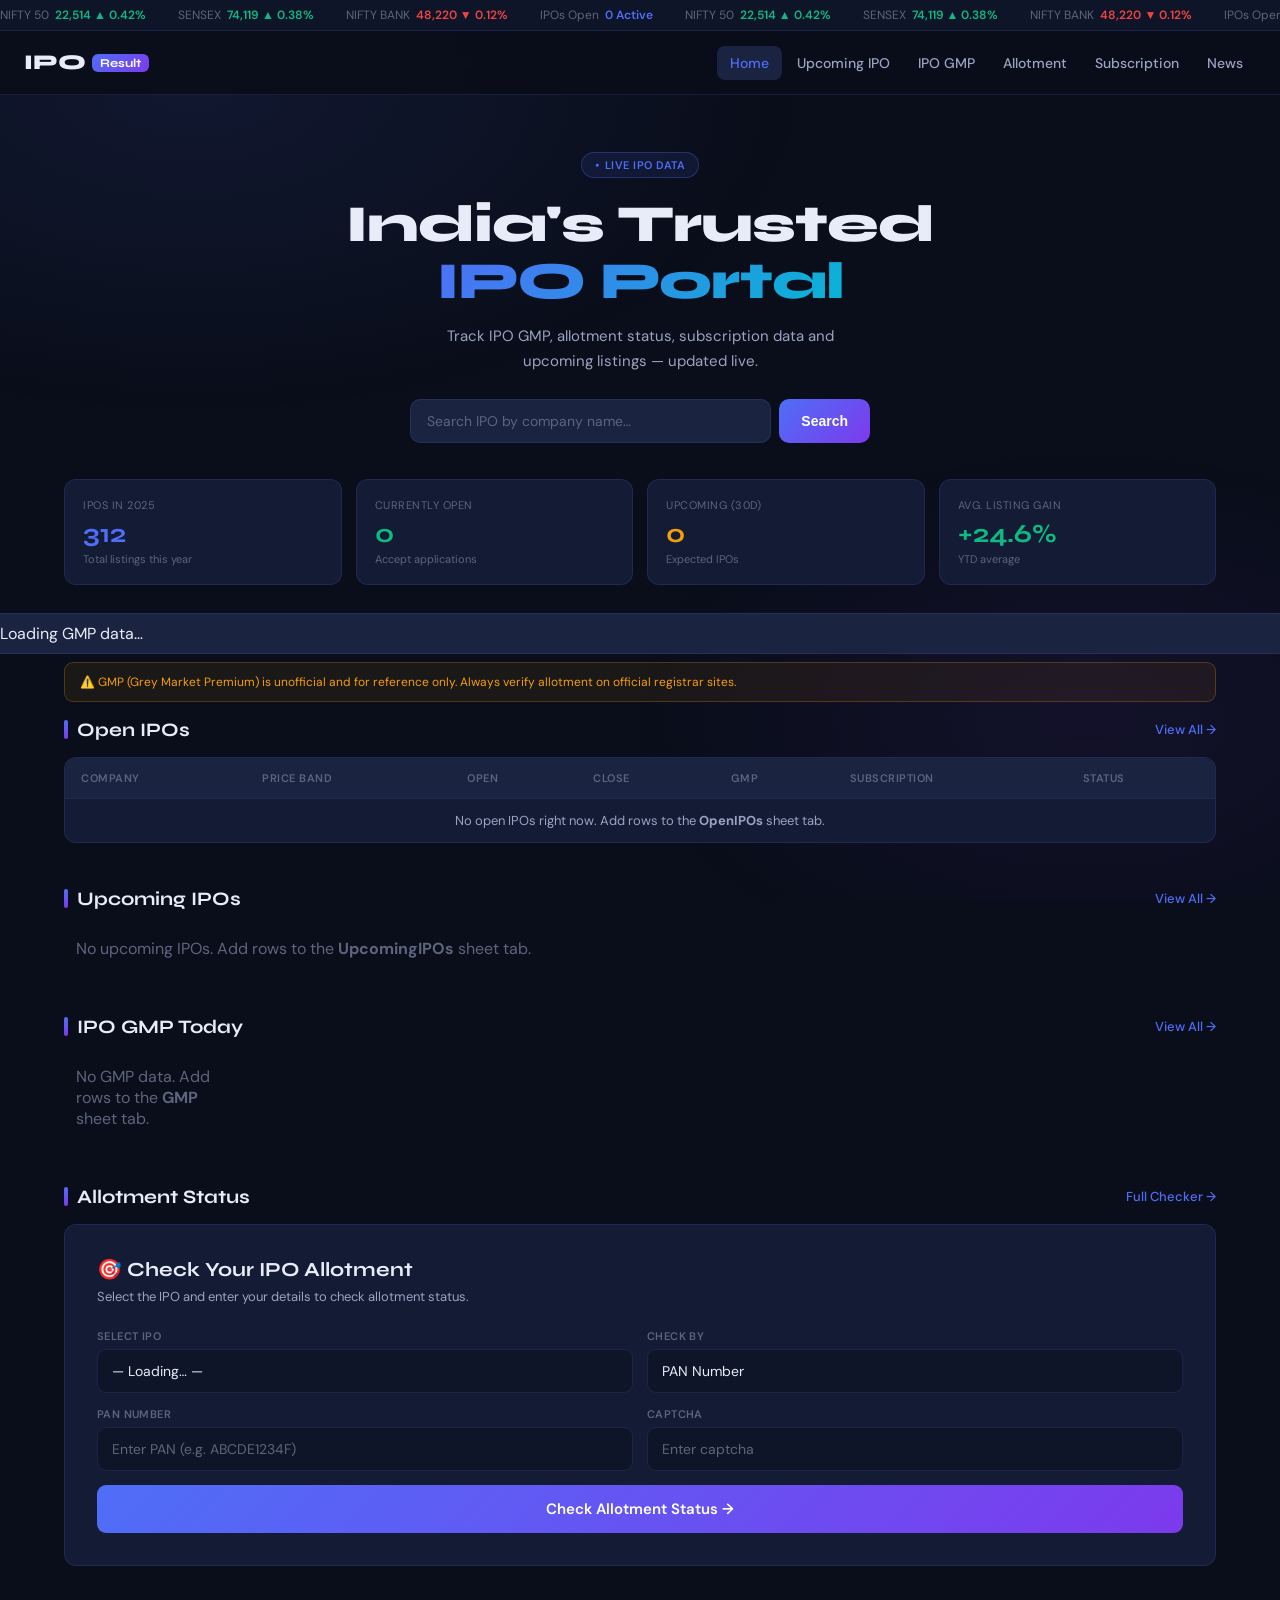
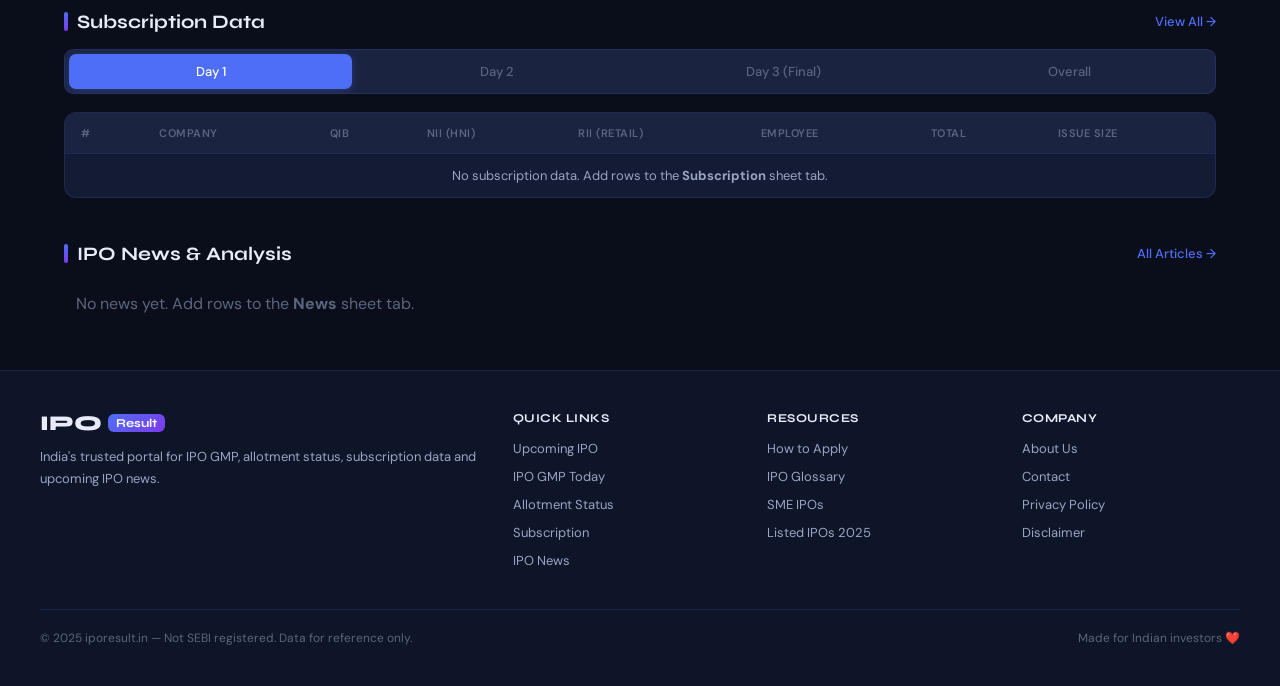
==== commit fb04bace: "Add files via upload" ====
--- a/index.html
+++ b/index.html
@@ -2,517 +2,140 @@
 <html lang="en">
 <head>
 <meta charset="UTF-8"/>
-<meta name="viewport" content="width=device-width, initial-scale=1.0"/>
+<meta name="viewport" content="width=device-width,initial-scale=1.0"/>
 <title>IPO Result | GMP, Allotment Status, Subscription – iporesult.in</title>
-<meta name="description" content="Track IPO allotment status, GMP (Grey Market Premium), subscription data and upcoming IPOs. India's trusted IPO portal."/>
-<meta name="keywords" content="IPO result, IPO allotment, IPO GMP, grey market premium, upcoming IPO 2025, IPO subscription data India"/>
-<meta name="robots" content="index, follow"/>
+<meta name="description" content="Track IPO allotment status, GMP, subscription data and upcoming IPOs. India's trusted IPO portal."/>
+<meta name="robots" content="index,follow"/>
 <link rel="canonical" href="https://iporesult.in/"/>
-<meta property="og:title" content="IPO Result – GMP, Allotment & Subscription Data"/>
-<meta property="og:description" content="India's trusted source for IPO GMP, allotment status, subscription figures and upcoming IPO listings."/>
-<meta property="og:url" content="https://iporesult.in/"/>
-<meta property="og:type" content="website"/>
 <link rel="preconnect" href="https://fonts.googleapis.com"/>
 <link href="https://fonts.googleapis.com/css2?family=Syne:wght@700;800&family=DM+Sans:wght@400;500;600&display=swap" rel="stylesheet"/>
-<style>
-/* ── VARIABLES ── */
-:root{
-  --bg:#0a0e1a; --bg2:#0f1528; --card:#141b35; --card2:#1a2340;
-  --border:rgba(99,120,255,0.15); --accent:#4f6ef7; --accent2:#7c3aed;
-  --green:#10b981; --red:#ef4444; --orange:#f59e0b;
-  --text:#e8ecf8; --text2:#9aa3c2; --text3:#5c657d;
-  --r:12px;
-}
-*{box-sizing:border-box;margin:0;padding:0}
-html{scroll-behavior:smooth}
-body{font-family:'DM Sans',sans-serif;background:var(--bg);color:var(--text);overflow-x:hidden}
-a{color:inherit;text-decoration:none}
-::-webkit-scrollbar{width:5px}
-::-webkit-scrollbar-thumb{background:var(--accent);border-radius:3px}
-
-/* ── BACKGROUND ── */
-body::before{content:'';position:fixed;inset:0;z-index:0;
-  background:radial-gradient(ellipse 80% 60% at 15% 10%,rgba(79,110,247,.1) 0%,transparent 60%),
-             radial-gradient(ellipse 60% 50% at 85% 80%,rgba(124,58,237,.08) 0%,transparent 60%);
-  pointer-events:none}
-
-/* ── SKELETON ── */
-.sk{background:linear-gradient(90deg,var(--card2) 25%,#1e2a4a 50%,var(--card2) 75%);
-  background-size:200% 100%;animation:sk 1.4s infinite;border-radius:6px;min-height:14px}
-@keyframes sk{0%{background-position:200% 0}100%{background-position:-200% 0}}
-
-/* ── MARKET STRIP ── */
-.mstrip{position:relative;z-index:1;background:var(--bg2);border-bottom:1px solid var(--border);
-  padding:7px 0;overflow:hidden;font-size:12px}
-.mstrip-inner{display:flex;gap:32px;animation:scrollL 25s linear infinite;width:max-content}
-.mstrip-inner:hover{animation-play-state:paused}
-.ms{display:flex;align-items:center;gap:6px;white-space:nowrap}
-.ms-l{color:var(--text3)} .ms-v{font-weight:600}
-.up{color:var(--green)} .dn{color:var(--red)}
-@keyframes scrollL{0%{transform:translateX(0)}100%{transform:translateX(-50%)}}
-
-/* ── NAVBAR ── */
-.navbar{position:sticky;top:0;z-index:100;background:rgba(10,14,26,.9);
-  backdrop-filter:blur(20px);border-bottom:1px solid var(--border);
-  padding:0 24px;height:64px;display:flex;align-items:center;justify-content:space-between}
-.logo{font-family:'Syne',sans-serif;font-weight:800;font-size:21px;display:flex;align-items:center;gap:6px}
-.logo-badge{background:linear-gradient(135deg,var(--accent),var(--accent2));
-  color:#fff;padding:2px 8px;border-radius:6px;font-size:12px;font-weight:700}
-.nav-links{display:flex;gap:2px;list-style:none}
-.nav-links a{color:var(--text2);font-size:14px;font-weight:500;padding:8px 13px;border-radius:8px;transition:.2s;white-space:nowrap}
-.nav-links a:hover,.nav-links a.active{color:var(--text);background:var(--card2)}
-.nav-links a.active{color:var(--accent)}
-.hamburger{display:none;flex-direction:column;gap:5px;cursor:pointer;
-  padding:8px;border-radius:8px;background:var(--card2);border:1px solid var(--border)}
-.hamburger span{display:block;width:20px;height:2px;background:var(--text);border-radius:2px;transition:.3s}
-
-/* ── SIDE DRAWER ── */
-.overlay{display:none;position:fixed;inset:0;z-index:200;background:rgba(0,0,0,.6);backdrop-filter:blur(4px)}
-.overlay.open{display:block}
-.drawer{position:fixed;top:0;left:-290px;z-index:300;width:270px;height:100vh;
-  background:var(--bg2);border-right:1px solid var(--border);
-  transition:left .3s cubic-bezier(.4,0,.2,1);overflow-y:auto}
-.drawer.open{left:0}
-.drawer-hd{padding:18px;border-bottom:1px solid var(--border);display:flex;align-items:center;justify-content:space-between}
-.drawer-close{background:var(--card2);border:none;color:var(--text2);
-  width:32px;height:32px;border-radius:8px;cursor:pointer;font-size:17px;
-  display:flex;align-items:center;justify-content:center}
-.drawer-nav{padding:10px}
-.drawer-nav a{display:flex;align-items:center;gap:10px;color:var(--text2);
-  padding:11px 14px;border-radius:9px;font-size:14px;font-weight:500;transition:.2s;margin-bottom:3px}
-.drawer-nav a:hover,.drawer-nav a.active{background:var(--card2);color:var(--text)}
-.drawer-nav a.active{color:var(--accent)}
-.d-div{height:1px;background:var(--border);margin:10px 14px}
-
-/* ── HERO ── */
-.hero{position:relative;z-index:1;padding:56px 24px 36px;text-align:center;max-width:720px;margin:0 auto}
-.live-badge{display:inline-flex;align-items:center;gap:5px;
-  background:rgba(79,110,247,.1);border:1px solid rgba(79,110,247,.3);
-  color:var(--accent);padding:5px 13px;border-radius:50px;font-size:11px;font-weight:600;
-  letter-spacing:.5px;text-transform:uppercase;margin-bottom:18px}
-.live-badge::before{content:'●';font-size:7px;animation:pulse 2s infinite}
-@keyframes pulse{0%,100%{opacity:1}50%{opacity:.3}}
-.hero h1{font-family:'Syne',sans-serif;font-size:clamp(28px,5vw,52px);font-weight:800;
-  line-height:1.1;letter-spacing:-1px;margin-bottom:14px}
-.grad{background:linear-gradient(135deg,var(--accent),#06b6d4);
-  -webkit-background-clip:text;-webkit-text-fill-color:transparent;background-clip:text}
-.hero p{color:var(--text2);font-size:15px;line-height:1.7;max-width:460px;margin:0 auto 24px}
-.hero-search{display:flex;gap:8px;max-width:460px;margin:0 auto}
-.hero-search input{flex:1;background:var(--card2);border:1px solid var(--border);
-  color:var(--text);padding:12px 16px;border-radius:10px;font-size:14px;outline:none;
-  font-family:'DM Sans',sans-serif;transition:.2s}
-.hero-search input:focus{border-color:var(--accent)}
-.hero-search input::placeholder{color:var(--text3)}
-.hero-search button{background:linear-gradient(135deg,var(--accent),var(--accent2));
-  border:none;color:#fff;padding:12px 22px;border-radius:10px;
-  font-size:14px;font-weight:600;cursor:pointer;transition:.2s;white-space:nowrap}
-.hero-search button:hover{opacity:.9}
-
-/* ── STATS ── */
-.stats{position:relative;z-index:1;max-width:1200px;margin:0 auto;
-  padding:0 24px 28px;display:grid;grid-template-columns:repeat(4,1fr);gap:14px}
-.stat{background:var(--card);border:1px solid var(--border);border-radius:var(--r);padding:18px;transition:.2s}
-.stat:hover{transform:translateY(-2px);border-color:var(--accent)}
-.stat-l{font-size:11px;color:var(--text3);text-transform:uppercase;letter-spacing:.5px;margin-bottom:6px}
-.stat-v{font-family:'Syne',sans-serif;font-size:26px;font-weight:700}
-.stat-s{font-size:11px;color:var(--text3);margin-top:3px}
-
-/* ── GMP TICKER ── */
-.ticker-wrap{position:relative;z-index:1;background:var(--card2);
-  border-top:1px solid var(--border);border-bottom:1px solid var(--border);
-  overflow:hidden;padding:9px 0;margin-bottom:8px}
-.ticker{display:flex;gap:36px;animation:scrollL 30s linear infinite;width:max-content}
-.ticker:hover{animation-play-state:paused}
-.t-item{display:flex;align-items:center;gap:7px;white-space:nowrap;font-size:13px}
-.t-name{color:var(--text);font-weight:500}
-.t-gmp{font-weight:600}
-
-/* ── SECTION ── */
-.section{position:relative;z-index:1;max-width:1200px;margin:0 auto;padding:0 24px 44px}
-.sec-hd{display:flex;align-items:center;justify-content:space-between;margin-bottom:16px}
-.sec-title{font-family:'Syne',sans-serif;font-size:19px;font-weight:700;
-  display:flex;align-items:center;gap:9px}
-.sec-title::before{content:'';display:block;width:4px;height:19px;
-  background:linear-gradient(180deg,var(--accent),var(--accent2));border-radius:2px}
-.see-all{color:var(--accent);font-size:13px;font-weight:500}
-.see-all:hover{text-decoration:underline}
-
-/* ── NOTICE ── */
-.notice{position:relative;z-index:1;max-width:1200px;margin:0 auto;padding:0 24px 16px}
-.notice-inner{background:rgba(245,158,11,.07);border:1px solid rgba(245,158,11,.25);
-  border-radius:9px;padding:11px 15px;font-size:12px;color:var(--orange)}
-
-/* ── TABLE ── */
-.tbl-wrap{background:var(--card);border:1px solid var(--border);border-radius:var(--r);overflow:hidden}
-.tbl{width:100%;border-collapse:collapse;font-size:13.5px}
-.tbl thead{background:var(--card2)}
-.tbl th{padding:13px 15px;text-align:left;font-size:11px;font-weight:600;
-  color:var(--text3);text-transform:uppercase;letter-spacing:.5px;
-  border-bottom:1px solid var(--border);white-space:nowrap}
-.tbl td{padding:13px 15px;border-bottom:1px solid var(--border);color:var(--text2);white-space:nowrap}
-.tbl tr:last-child td{border-bottom:none}
-.tbl tr:hover td{background:rgba(79,110,247,.04)}
-.tbl-name{color:var(--text);font-weight:500}
-.tbl-name a:hover{color:var(--accent)}
-.badge{display:inline-block;padding:3px 9px;border-radius:50px;font-size:11px;font-weight:600}
-.b-open{background:rgba(16,185,129,.12);color:var(--green)}
-.b-upcoming{background:rgba(245,158,11,.12);color:var(--orange)}
-.b-closed{background:rgba(148,163,184,.1);color:var(--text3)}
-.b-listed{background:rgba(79,110,247,.12);color:var(--accent)}
-.gp{color:var(--green);font-weight:600}
-.gn{color:var(--red);font-weight:600}
-.sub-row{display:flex;align-items:center;gap:7px}
-.sub-bar{flex:1;height:4px;background:var(--bg2);border-radius:2px;overflow:hidden;min-width:50px}
-.sub-fill{height:100%;background:var(--accent);border-radius:2px}
-.no-data{text-align:center;padding:32px;color:var(--text3);font-size:13px}
-
-/* ── CARDS ── */
-.cards-grid{display:grid;grid-template-columns:repeat(auto-fill,minmax(270px,1fr));gap:14px}
-.card{background:var(--card);border:1px solid var(--border);border-radius:var(--r);
-  padding:18px;transition:.2s;cursor:pointer}
-.card:hover{transform:translateY(-3px);border-color:rgba(79,110,247,.4);
-  box-shadow:0 8px 28px rgba(79,110,247,.1)}
-.card-hd{display:flex;align-items:flex-start;justify-content:space-between;margin-bottom:12px}
-.card-logo{width:42px;height:42px;border-radius:9px;display:flex;align-items:center;
-  justify-content:center;font-family:'Syne',sans-serif;font-weight:800;font-size:15px;color:#fff}
-.card-t{font-weight:600;font-size:14px;color:var(--text);margin-bottom:3px}
-.card-s{font-size:11px;color:var(--text3);margin-bottom:12px}
-.card-row{display:flex;justify-content:space-between;margin-bottom:6px;font-size:12.5px}
-.cr-l{color:var(--text3)} .cr-v{color:var(--text);font-weight:500}
-.card-ft{margin-top:12px;padding-top:12px;border-top:1px solid var(--border);
-  display:flex;align-items:center;justify-content:space-between}
-.btn-alert{background:linear-gradient(135deg,var(--accent),var(--accent2));
-  border:none;color:#fff;padding:7px 14px;border-radius:7px;
-  font-size:12px;font-weight:600;cursor:pointer;transition:.2s}
-.btn-alert:hover{opacity:.85}
-
-/* ── GMP CARDS ── */
-.gmp-grid{display:grid;grid-template-columns:repeat(auto-fill,minmax(180px,1fr));gap:11px}
-.gmp-card{background:var(--card);border:1px solid var(--border);border-radius:var(--r);
-  padding:15px;transition:.2s}
-.gmp-card:hover{border-color:var(--accent);transform:translateY(-2px)}
-.gmp-co{font-size:13px;font-weight:600;color:var(--text);margin-bottom:4px}
-.gmp-val{font-family:'Syne',sans-serif;font-size:22px;font-weight:700}
-.gmp-kostak{font-size:11px;color:var(--text3);margin-top:2px}
-.gmp-est{font-size:11px;margin-top:5px}
-
-/* ── TABS ── */
-.tabs{display:flex;gap:3px;background:var(--card2);border:1px solid var(--border);
-  padding:4px;border-radius:9px;margin-bottom:16px;overflow-x:auto}
-.tab{flex:1;padding:8px 14px;background:none;border:none;color:var(--text3);
-  border-radius:7px;font-size:13px;font-weight:500;cursor:pointer;transition:.2s;
-  white-space:nowrap;font-family:'DM Sans',sans-serif}
-.tab.active{background:var(--accent);color:#fff;box-shadow:0 2px 10px rgba(79,110,247,.3)}
-
-/* ── ALLOTMENT ── */
-.allot-box{background:var(--card);border:1px solid var(--border);border-radius:var(--r);padding:26px}
-.allot-box h3{font-family:'Syne',sans-serif;font-size:17px;margin-bottom:5px}
-.allot-box p{color:var(--text2);font-size:13px;margin-bottom:18px}
-.form-row{display:grid;grid-template-columns:1fr 1fr;gap:12px;margin-bottom:12px}
-.fg{display:flex;flex-direction:column;gap:5px}
-.fg label{font-size:11px;color:var(--text3);font-weight:500;text-transform:uppercase;letter-spacing:.3px}
-.fg select,.fg input{background:var(--bg2);border:1px solid var(--border);color:var(--text);
-  padding:11px 13px;border-radius:9px;font-size:14px;outline:none;
-  font-family:'DM Sans',sans-serif;transition:.2s;-webkit-appearance:none}
-.fg select:focus,.fg input:focus{border-color:var(--accent)}
-.btn-check{width:100%;padding:13px;background:linear-gradient(135deg,var(--accent),var(--accent2));
-  border:none;color:#fff;font-size:14px;font-weight:600;border-radius:9px;
-  cursor:pointer;transition:.2s;font-family:'DM Sans',sans-serif}
-.btn-check:hover{opacity:.9}
-.allot-result{display:none;margin-top:14px;padding:13px 16px;border-radius:9px;font-size:13px;line-height:1.6}
-
-/* ── BLOG ── */
-.blog-grid{display:grid;grid-template-columns:repeat(auto-fill,minmax(290px,1fr));gap:18px}
-.blog-card{background:var(--card);border:1px solid var(--border);border-radius:var(--r);
-  overflow:hidden;transition:.2s}
-.blog-card:hover{transform:translateY(-3px);border-color:rgba(79,110,247,.4);
-  box-shadow:0 8px 28px rgba(79,110,247,.1)}
-.blog-img{height:150px;background:var(--card2);display:flex;align-items:center;
-  justify-content:center;position:relative;overflow:hidden}
-.blog-img img{width:100%;height:100%;object-fit:cover}
-.blog-icon{font-size:34px}
-.blog-cat{position:absolute;top:10px;left:10px;background:rgba(79,110,247,.85);
-  color:#fff;padding:3px 9px;border-radius:50px;font-size:10px;font-weight:600;
-  text-transform:uppercase;letter-spacing:.4px}
-.blog-body{padding:16px}
-.blog-meta{font-size:11px;color:var(--text3);margin-bottom:7px}
-.blog-title{font-family:'Syne',sans-serif;font-size:14px;font-weight:700;
-  color:var(--text);line-height:1.4;margin-bottom:7px}
-.blog-title a:hover{color:var(--accent)}
-.blog-exc{font-size:12px;color:var(--text2);line-height:1.6}
-
-/* ── FOOTER ── */
-.footer{position:relative;z-index:1;background:var(--bg2);
-  border-top:1px solid var(--border);padding:40px 24px 80px}
-@media(min-width:769px){.footer{padding-bottom:40px}}
-.footer-grid{max-width:1200px;margin:0 auto;
-  display:grid;grid-template-columns:2fr 1fr 1fr 1fr;gap:36px;margin-bottom:32px}
-.footer-brand p{color:var(--text2);font-size:13px;line-height:1.7;margin-top:10px}
-.fc h4{font-family:'Syne',sans-serif;font-weight:700;font-size:12px;color:var(--text);
-  text-transform:uppercase;letter-spacing:.5px;margin-bottom:12px}
-.fc ul{list-style:none}
-.fc li{margin-bottom:7px}
-.fc a{color:var(--text2);font-size:13px}
-.fc a:hover{color:var(--accent)}
-.footer-bot{max-width:1200px;margin:0 auto;padding-top:20px;
-  border-top:1px solid var(--border);display:flex;align-items:center;
-  justify-content:space-between;flex-wrap:wrap;gap:10px}
-.footer-bot p{font-size:12px;color:var(--text3)}
-
-/* ── BOTTOM NAV (mobile) ── */
-.bnav{display:none;position:fixed;bottom:0;left:0;right:0;z-index:150;
-  background:rgba(15,21,40,.97);backdrop-filter:blur(20px);
-  border-top:1px solid var(--border);padding:6px 0 env(safe-area-inset-bottom,6px)}
-.bnav-inner{display:flex;justify-content:space-around;align-items:center}
-.bn{display:flex;flex-direction:column;align-items:center;gap:2px;
-  text-decoration:none;color:var(--text3);flex:1;padding:4px 0;
-  transition:.2s;font-size:10px;font-weight:500}
-.bn.active{color:var(--accent)}
-.bn-ic{font-size:19px;line-height:1}
-
-/* ── RESPONSIVE ── */
-@media(max-width:768px){
-  .nav-links{display:none}
-  .hamburger{display:flex}
-  .stats{grid-template-columns:1fr 1fr}
-  .footer-grid{grid-template-columns:1fr 1fr;gap:20px}
-  .bnav{display:block}
-  .section{padding:0 14px 36px}
-  .hero{padding:28px 14px 20px}
-  .form-row{grid-template-columns:1fr}
-  .tbl th:nth-child(n+5),.tbl td:nth-child(n+5){display:none}
-  .blog-grid{grid-template-columns:1fr}
-  .cards-grid{grid-template-columns:1fr}
-  .gmp-grid{grid-template-columns:1fr 1fr}
-}
-@media(max-width:480px){
-  .stats{grid-template-columns:1fr 1fr;gap:9px}
-  .hero-search{flex-direction:column}
-  .hero h1{font-size:26px}
-}
-</style>
+<link rel="stylesheet" href="style.css"/>
 </head>
 <body>
-
-<!-- ══ MARKET STRIP ══ -->
-<div class="mstrip">
-  <div class="mstrip-inner">
-    <span class="ms"><span class="ms-l">NIFTY 50</span><span class="ms-v up">22,514 ▲ 0.42%</span></span>
-    <span class="ms"><span class="ms-l">SENSEX</span><span class="ms-v up">74,119 ▲ 0.38%</span></span>
-    <span class="ms"><span class="ms-l">NIFTY BANK</span><span class="ms-v dn">48,220 ▼ 0.12%</span></span>
-    <span class="ms"><span class="ms-l">IPOs Open</span><span class="ms-v" style="color:var(--accent)" id="mOpenCount">Loading…</span></span>
-    <span class="ms"><span class="ms-l">NIFTY 50</span><span class="ms-v up">22,514 ▲ 0.42%</span></span>
-    <span class="ms"><span class="ms-l">SENSEX</span><span class="ms-v up">74,119 ▲ 0.38%</span></span>
-    <span class="ms"><span class="ms-l">NIFTY BANK</span><span class="ms-v dn">48,220 ▼ 0.12%</span></span>
-    <span class="ms"><span class="ms-l">IPOs Open</span><span class="ms-v" style="color:var(--accent)">Live Data</span></span>
-  </div>
-</div>
-
-<!-- ══ OVERLAY ══ -->
+<div class="mstrip"><div class="mstrip-inner" id="stripInner"></div></div>
 <div class="overlay" id="overlay" onclick="closeDrawer()"></div>
-
-<!-- ══ SIDE DRAWER ══ -->
 <nav class="drawer" id="drawer">
   <div class="drawer-hd">
-    <div class="logo"><span>IPO</span><span class="logo-badge">Result</span></div>
+    <a href="index.html" class="logo"><span>IPO</span><span class="logo-badge">Result</span></a>
     <button class="drawer-close" onclick="closeDrawer()">✕</button>
   </div>
   <div class="drawer-nav">
-    <a href="#home" class="active" onclick="closeDrawer()">🏠 Home</a>
-    <a href="#upcoming" onclick="closeDrawer()">📅 Upcoming IPO</a>
-    <a href="#gmp" onclick="closeDrawer()">📈 IPO GMP</a>
-    <a href="#allotment" onclick="closeDrawer()">🎯 Allotment Status</a>
-    <a href="#subscription" onclick="closeDrawer()">📊 Subscription</a>
+    <a href="index.html">🏠 Home</a>
+    <a href="upcoming-ipo.html">📅 Upcoming IPO</a>
+    <a href="ipo-gmp.html">📈 IPO GMP</a>
+    <a href="allotment.html">🎯 Allotment Status</a>
+    <a href="subscription.html">📊 Subscription</a>
     <div class="d-div"></div>
-    <a href="#news" onclick="closeDrawer()">📰 IPO News</a>
-    <a href="#" onclick="closeDrawer()">💡 IPO Guide</a>
+    <a href="news.html">📰 IPO News</a>
   </div>
 </nav>
-
-<!-- ══ NAVBAR ══ -->
 <header>
   <nav class="navbar">
-    <a href="/" class="logo"><span>IPO</span><span class="logo-badge">Result</span></a>
+    <a href="index.html" class="logo"><span>IPO</span><span class="logo-badge">Result</span></a>
     <ul class="nav-links">
-      <li><a href="#home" class="active">Home</a></li>
-      <li><a href="#upcoming">Upcoming IPO</a></li>
-      <li><a href="#gmp">IPO GMP</a></li>
-      <li><a href="#allotment">Allotment</a></li>
-      <li><a href="#subscription">Subscription</a></li>
-      <li><a href="#news">News</a></li>
+      <li><a href="index.html">Home</a></li>
+      <li><a href="upcoming-ipo.html">Upcoming IPO</a></li>
+      <li><a href="ipo-gmp.html">IPO GMP</a></li>
+      <li><a href="allotment.html">Allotment</a></li>
+      <li><a href="subscription.html">Subscription</a></li>
+      <li><a href="news.html">News</a></li>
     </ul>
-    <button class="hamburger" id="hamburger" onclick="openDrawer()">
-      <span></span><span></span><span></span>
-    </button>
+    <button class="hamburger" onclick="openDrawer()"><span></span><span></span><span></span></button>
   </nav>
 </header>
-
 <main id="home">
-
-  <!-- ══ HERO ══ -->
   <section class="hero">
     <div class="live-badge">Live IPO Data</div>
     <h1>India's Trusted<br><span class="grad">IPO Portal</span></h1>
-    <p>Track IPO GMP, allotment status, subscription data and upcoming listings — updated from our live database.</p>
+    <p>Track IPO GMP, allotment status, subscription data and upcoming listings — updated live.</p>
     <div class="hero-search">
-      <input type="search" id="searchBox" placeholder="Search IPO by company name…"
-        onkeydown="if(event.key==='Enter')doSearch()"/>
+      <input type="search" id="searchBox" placeholder="Search IPO by company name…" onkeydown="if(event.key==='Enter')doSearch()"/>
       <button onclick="doSearch()">Search</button>
     </div>
   </section>
-
-  <!-- ══ STATS ══ -->
   <div class="stats" id="statsBar">
-    <div class="stat"><div class="stat-l">IPOs in 2025</div><div class="stat-v" style="color:var(--accent)">—</div><div class="stat-s">Fetching…</div></div>
-    <div class="stat"><div class="stat-l">Currently Open</div><div class="stat-v up">—</div><div class="stat-s">Fetching…</div></div>
-    <div class="stat"><div class="stat-l">Upcoming (30d)</div><div class="stat-v" style="color:var(--orange)">—</div><div class="stat-s">Fetching…</div></div>
+    <div class="stat"><div class="stat-l">IPOs in 2025</div><div class="stat-v" style="color:var(--accent)" id="s0">—</div><div class="stat-s" id="ss0">Loading…</div></div>
+    <div class="stat"><div class="stat-l">Currently Open</div><div class="stat-v up" id="s1">—</div><div class="stat-s" id="ss1">Loading…</div></div>
+    <div class="stat"><div class="stat-l">Upcoming (30d)</div><div class="stat-v" style="color:var(--orange)" id="s2">—</div><div class="stat-s" id="ss2">Loading…</div></div>
     <div class="stat"><div class="stat-l">Avg. Listing Gain</div><div class="stat-v up">+24.6%</div><div class="stat-s">YTD average</div></div>
   </div>
-
-  <!-- ══ GMP TICKER ══ -->
   <div class="ticker-wrap"><div class="ticker" id="ticker">Loading GMP data…</div></div>
-
-  <!-- ══ NOTICE ══ -->
-  <div class="notice">
-    <div class="notice-inner">⚠️ GMP (Grey Market Premium) is unofficial and for reference only. Always verify allotment status on the official BSE/NSE registrar sites.</div>
-  </div>
-
-  <!-- ══ OPEN IPOs ══ -->
+  <div class="notice"><div class="notice-inner">⚠️ GMP (Grey Market Premium) is unofficial and for reference only. Always verify allotment on official registrar sites.</div></div>
   <section class="section" id="open-ipos">
-    <div class="sec-hd">
-      <h2 class="sec-title">Open IPOs</h2>
-      <a href="#" class="see-all">View All →</a>
-    </div>
-    <div class="tbl-wrap">
-      <table class="tbl">
-        <thead><tr>
-          <th>Company</th><th>Price Band</th><th>Open</th>
-          <th>Close</th><th>GMP</th><th>Subscription</th><th>Status</th>
-        </tr></thead>
-        <tbody id="openBody"><tr><td colspan="7" class="no-data">
-          <div class="sk" style="height:14px;width:60%;margin:0 auto"></div>
-        </td></tr></tbody>
-      </table>
-    </div>
+    <div class="sec-hd"><h2 class="sec-title">Open IPOs</h2><a href="upcoming-ipo.html" class="see-all">View All →</a></div>
+    <div class="tbl-wrap"><table class="tbl">
+      <thead><tr><th>Company</th><th>Price Band</th><th>Open</th><th>Close</th><th>GMP</th><th>Subscription</th><th>Status</th></tr></thead>
+      <tbody id="openBody"><tr><td colspan="7" class="no-data"><div class="sk" style="height:14px;width:60%;margin:0 auto"></div></td></tr></tbody>
+    </table></div>
   </section>
-
-  <!-- ══ UPCOMING IPOs ══ -->
   <section class="section" id="upcoming">
-    <div class="sec-hd">
-      <h2 class="sec-title">Upcoming IPOs</h2>
-      <a href="#" class="see-all">View All →</a>
-    </div>
+    <div class="sec-hd"><h2 class="sec-title">Upcoming IPOs</h2><a href="upcoming-ipo.html" class="see-all">View All →</a></div>
     <div class="cards-grid" id="upcomingGrid">
       <div class="sk" style="height:240px;border-radius:12px"></div>
       <div class="sk" style="height:240px;border-radius:12px"></div>
       <div class="sk" style="height:240px;border-radius:12px"></div>
     </div>
   </section>
-
-  <!-- ══ GMP ══ -->
   <section class="section" id="gmp">
-    <div class="sec-hd">
-      <h2 class="sec-title">IPO GMP Today</h2>
-      <a href="#" class="see-all">View All →</a>
-    </div>
+    <div class="sec-hd"><h2 class="sec-title">IPO GMP Today</h2><a href="ipo-gmp.html" class="see-all">View All →</a></div>
     <div class="gmp-grid" id="gmpGrid">
-      <div class="sk" style="height:100px;border-radius:12px"></div>
-      <div class="sk" style="height:100px;border-radius:12px"></div>
       <div class="sk" style="height:100px;border-radius:12px"></div>
       <div class="sk" style="height:100px;border-radius:12px"></div>
       <div class="sk" style="height:100px;border-radius:12px"></div>
       <div class="sk" style="height:100px;border-radius:12px"></div>
     </div>
   </section>
-
-  <!-- ══ ALLOTMENT ══ -->
   <section class="section" id="allotment">
-    <div class="sec-hd"><h2 class="sec-title">Allotment Status</h2></div>
-    <div class="allot-box">
-      <h3>🎯 Check Your IPO Allotment</h3>
-      <p>Select the IPO and enter your PAN / Application Number to check allotment status.</p>
+    <div class="sec-hd"><h2 class="sec-title">Allotment Status</h2><a href="allotment.html" class="see-all">Full Checker →</a></div>
+    <div class="checker">
+      <h2>🎯 Check Your IPO Allotment</h2>
+      <p>Select the IPO and enter your details to check allotment status.</p>
       <div class="form-row">
-        <div class="fg">
-          <label>Select IPO</label>
-          <select id="allotIPO"><option value="">-- Select IPO --</option></select>
-        </div>
-        <div class="fg">
-          <label>Check By</label>
-          <select id="allotBy" onchange="toggleAllotField(this.value)">
-            <option value="pan">PAN Number</option>
-            <option value="app">Application Number</option>
-            <option value="dp">DP / Client ID</option>
-          </select>
-        </div>
+        <div class="fg"><label>Select IPO</label><select id="allotIPO"><option value="">— Loading… —</option></select></div>
+        <div class="fg"><label>Check By</label><select id="allotBy" onchange="toggleAllotField(this.value)"><option value="pan">PAN Number</option><option value="app">Application Number</option><option value="dp">DP / Client ID</option></select></div>
       </div>
       <div class="form-row">
-        <div class="fg">
-          <label id="allotFieldLabel">PAN Number</label>
-          <input type="text" id="allotValue" placeholder="Enter PAN (e.g. ABCDE1234F)" maxlength="10"/>
-        </div>
-        <div class="fg">
-          <label>Captcha</label>
-          <input type="text" id="captcha" placeholder="Enter captcha code"/>
-        </div>
+        <div class="fg"><label id="fieldLabel">PAN Number</label><input type="text" id="fieldVal" placeholder="Enter PAN (e.g. ABCDE1234F)" maxlength="10"/></div>
+        <div class="fg"><label>Captcha</label><input type="text" placeholder="Enter captcha"/></div>
       </div>
-      <button class="btn-check" onclick="checkAllotment()">Check Allotment Status →</button>
-      <div class="allot-result" id="allotResult"></div>
+      <button class="btn-primary" onclick="checkAllotment()">Check Allotment Status →</button>
+      <div class="result-box" id="allotResult"></div>
     </div>
   </section>
-
-  <!-- ══ SUBSCRIPTION ══ -->
   <section class="section" id="subscription">
-    <div class="sec-hd">
-      <h2 class="sec-title">Subscription Data</h2>
-      <a href="#" class="see-all">View All →</a>
+    <div class="sec-hd"><h2 class="sec-title">Subscription Data</h2><a href="subscription.html" class="see-all">View All →</a></div>
+    <div class="tabs">
+      <button class="tab active" onclick="setSubTab(this,1)">Day 1</button>
+      <button class="tab" onclick="setSubTab(this,2)">Day 2</button>
+      <button class="tab" onclick="setSubTab(this,3)">Day 3 (Final)</button>
+      <button class="tab" onclick="setSubTab(this,'all')">Overall</button>
     </div>
-    <div class="tabs">
-      <button class="tab active" onclick="setTab(this,1)">Day 1</button>
-      <button class="tab" onclick="setTab(this,2)">Day 2</button>
-      <button class="tab" onclick="setTab(this,3)">Day 3 (Final)</button>
-      <button class="tab" onclick="setTab(this,'all')">Overall</button>
-    </div>
-    <div class="tbl-wrap">
-      <table class="tbl">
-        <thead><tr>
-          <th>Company</th><th>QIB</th><th>NII (HNI)</th>
-          <th>RII (Retail)</th><th>Total</th><th>Issue Size</th>
-        </tr></thead>
-        <tbody id="subBody"><tr><td colspan="6" class="no-data">
-          <div class="sk" style="height:14px;width:60%;margin:0 auto"></div>
-        </td></tr></tbody>
-      </table>
+    <div class="tbl-wrap"><table class="tbl">
+      <thead><tr><th>#</th><th>Company</th><th>QIB</th><th>NII (HNI)</th><th>RII (Retail)</th><th>Employee</th><th>Total</th><th>Issue Size</th></tr></thead>
+      <tbody id="subBody"><tr><td colspan="8" class="no-data"><div class="sk" style="height:14px;width:60%;margin:0 auto"></div></td></tr></tbody>
+    </table></div>
+  </section>
+  <section class="section" id="news">
+    <div class="sec-hd"><h2 class="sec-title">IPO News & Analysis</h2><a href="news.html" class="see-all">All Articles →</a></div>
+    <div class="blog-grid" id="newsGrid">
+      <div class="sk" style="height:260px;border-radius:12px"></div>
+      <div class="sk" style="height:260px;border-radius:12px"></div>
+      <div class="sk" style="height:260px;border-radius:12px"></div>
     </div>
   </section>
-
-  <!-- ══ NEWS ══ -->
-  <section class="section" id="news">
-    <div class="sec-hd">
-      <h2 class="sec-title">IPO News & Analysis</h2>
-      <a href="#" class="see-all">All Articles →</a>
-    </div>
-    <div class="blog-grid" id="newsGrid">
-      <div class="sk" style="height:280px;border-radius:12px"></div>
-      <div class="sk" style="height:280px;border-radius:12px"></div>
-      <div class="sk" style="height:280px;border-radius:12px"></div>
-    </div>
-  </section>
-
 </main>
-
-<!-- ══ FOOTER ══ -->
 <footer class="footer">
   <div class="footer-grid">
     <div class="footer-brand">
-      <div class="logo"><span>IPO</span><span class="logo-badge">Result</span></div>
-      <p>India's trusted portal for IPO GMP, allotment status, subscription data and upcoming IPO news. Data updated live from our Google Sheet database.</p>
+      <a href="index.html" class="logo"><span>IPO</span><span class="logo-badge">Result</span></a>
+      <p>India's trusted portal for IPO GMP, allotment status, subscription data and upcoming IPO news.</p>
     </div>
     <div class="fc"><h4>Quick Links</h4><ul>
-      <li><a href="#upcoming">Upcoming IPO</a></li>
-      <li><a href="#gmp">IPO GMP Today</a></li>
-      <li><a href="#allotment">Allotment Status</a></li>
-      <li><a href="#subscription">Subscription</a></li>
-      <li><a href="#news">IPO News</a></li>
+      <li><a href="upcoming-ipo.html">Upcoming IPO</a></li>
+      <li><a href="ipo-gmp.html">IPO GMP Today</a></li>
+      <li><a href="allotment.html">Allotment Status</a></li>
+      <li><a href="subscription.html">Subscription</a></li>
+      <li><a href="news.html">IPO News</a></li>
     </ul></div>
     <div class="fc"><h4>Resources</h4><ul>
       <li><a href="#">How to Apply</a></li>
@@ -528,401 +151,35 @@
     </ul></div>
   </div>
   <div class="footer-bot">
-    <p>© 2025 iporesult.in — All Rights Reserved. Not SEBI registered. Data for reference only.</p>
+    <p>© 2025 iporesult.in — Not SEBI registered. Data for reference only.</p>
     <p>Made for Indian investors ❤️</p>
   </div>
 </footer>
-
-<!-- ══ BOTTOM NAV (mobile only) ══ -->
-<nav class="bnav">
-  <div class="bnav-inner">
-    <a href="#home"         class="bn active"><span class="bn-ic">🏠</span>Home</a>
-    <a href="#upcoming"     class="bn"><span class="bn-ic">📅</span>Upcoming</a>
-    <a href="#gmp"          class="bn"><span class="bn-ic">📈</span>GMP</a>
-    <a href="#allotment"    class="bn"><span class="bn-ic">🎯</span>Allotment</a>
-    <a href="#subscription" class="bn"><span class="bn-ic">📊</span>Sub Data</a>
-  </div>
-</nav>
-
-<!-- ══════════════════════════════════════════════════════
-     SCRIPT
-     Step 1: Paste your GAS Web App URL below in GAS_URL
-     Step 2: Upload this file to Hostinger
-     Step 3: Fill your Google Sheet — website updates!
-══════════════════════════════════════════════════════ -->
+<nav class="bnav"><div class="bnav-inner">
+  <a href="index.html" class="bn"><span class="bn-ic">🏠</span>Home</a>
+  <a href="upcoming-ipo.html" class="bn"><span class="bn-ic">📅</span>Upcoming</a>
+  <a href="ipo-gmp.html" class="bn"><span class="bn-ic">📈</span>GMP</a>
+  <a href="allotment.html" class="bn"><span class="bn-ic">🎯</span>Allotment</a>
+  <a href="subscription.html" class="bn"><span class="bn-ic">📊</span>Sub Data</a>
+</div></nav>
+<script src="config.js"></script>
 <script>
-// ─────────────────────────────────────────────────
-//  ★ PASTE YOUR GAS WEB APP URL HERE ★
-//  (Deploy Code.gs → Copy deployment URL → paste below)
-// ─────────────────────────────────────────────────
-var GAS_URL = 'hhttps://script.google.com/macros/s/AKfycbzXmyGZBJwN7ImsBb3NXpso5A33UbPDoubKsxtdlMnpb9QXb0mNGfvVsZEV8VY4DFQT/exec';
-
-// ─────────────────────────────────────────────────
-//  FETCH DATA FROM GAS
-// ─────────────────────────────────────────────────
-function gasGet(action) {
-  return fetch(GAS_URL + '?action=' + action)
-    .then(function(r){ return r.json(); })
-    .catch(function(){ return []; });
-}
-
-// ─────────────────────────────────────────────────
-//  HELPERS
-// ─────────────────────────────────────────────────
-function e(s){ // escape HTML
-  return String(s||'').replace(/&/g,'&amp;').replace(/</g,'&lt;').replace(/>/g,'&gt;');
-}
-function gmpClass(v){ return parseFloat(v)>=0 ? 'gp' : 'gn'; }
-function gmpSign(v) { return parseFloat(v)>=0 ? '+' : ''; }
-function subPct(v)  { return Math.min(100, Math.round((parseFloat(v)||0)/5*100)); }
-
-// ─────────────────────────────────────────────────
-//  RENDER — OPEN IPOs TABLE
-// ─────────────────────────────────────────────────
-function renderOpen(rows) {
-  var body = document.getElementById('openBody');
-  if (!rows || rows.length === 0) {
-    body.innerHTML = '<tr><td colspan="7" class="no-data">No open IPOs right now. Add rows to the <b>OpenIPOs</b> sheet tab.</td></tr>';
-    return;
-  }
-
-  // Also populate allotment dropdown
-  var sel = document.getElementById('allotIPO');
-  sel.innerHTML = '<option value="">-- Select IPO --</option>';
-  rows.forEach(function(r){ sel.innerHTML += '<option>'+e(r.name)+'</option>'; });
-
-  // Update open count in strip
-  document.getElementById('mOpenCount').textContent = rows.length + ' Open';
-
-  var badgeMap = {open:'b-open',upcoming:'b-upcoming',closed:'b-closed',listed:'b-listed'};
-  body.innerHTML = rows.map(function(r){
-    var gmp = parseFloat(r.gmp)||0;
-    var sub = parseFloat(r.subscription)||0;
-    var st  = (r.status||'open').toLowerCase();
-    return '<tr>'+
-      '<td class="tbl-name"><a href="#">'+e(r.name)+'</a></td>'+
-      '<td>'+e(r.price_band)+'</td>'+
-      '<td>'+e(r.open_date)+'</td>'+
-      '<td>'+e(r.close_date)+'</td>'+
-      '<td class="'+gmpClass(gmp)+'">'+gmpSign(gmp)+'₹'+gmp+'</td>'+
-      '<td><div class="sub-row"><span>'+( sub>0 ? sub.toFixed(2)+'x' : '—' )+'</span>'+
-        (sub>0?'<div class="sub-bar"><div class="sub-fill" style="width:'+subPct(sub)+'%"></div></div>':'')+
-      '</div></td>'+
-      '<td><span class="badge '+(badgeMap[st]||'b-open')+'">'+e(r.status||'OPEN').toUpperCase()+'</span></td>'+
-    '</tr>';
-  }).join('');
-}
-
-// ─────────────────────────────────────────────────
-//  RENDER — UPCOMING CARDS
-// ─────────────────────────────────────────────────
-var GRADS = [
-  ['#4f6ef7','#7c3aed'],['#f59e0b','#ef4444'],
-  ['#10b981','#06b6d4'],['#ec4899','#8b5cf6'],
-];
-function renderUpcoming(rows) {
-  var grid = document.getElementById('upcomingGrid');
-  if (!rows || rows.length === 0) {
-    grid.innerHTML = '<p style="color:var(--text3);padding:12px">No upcoming IPOs. Add rows to the <b>UpcomingIPOs</b> sheet tab.</p>';
-    return;
-  }
-
-  // Update stats
-  document.querySelectorAll('.stat')[2].querySelector('.stat-v').textContent = rows.length;
-  document.querySelectorAll('.stat')[2].querySelector('.stat-s').textContent = 'Expected IPOs';
-
-  grid.innerHTML = rows.map(function(r, i){
-    var g    = GRADS[i % GRADS.length];
-    var init = (r.name||'').split(' ').slice(0,2).map(function(w){return w[0]||'';}).join('').toUpperCase();
-    var gmp  = parseFloat(r.gmp_est)||0;
-    var gmpH = gmp!==0
-      ? '<span class="'+gmpClass(gmp)+'" style="font-size:12px">GMP '+gmpSign(gmp)+'₹'+gmp+' est.</span>'
-      : '<span style="font-size:12px;color:var(--text3)">GMP: TBA</span>';
-    return '<div class="card">'+
-      '<div class="card-hd">'+
-        '<div class="card-logo" style="background:linear-gradient(135deg,'+g[0]+','+g[1]+')">'+init+'</div>'+
-        '<span class="badge b-upcoming">Upcoming</span>'+
-      '</div>'+
-      '<div class="card-t">'+e(r.name)+'</div>'+
-      '<div class="card-s">'+e(r.sector||'')+'</div>'+
-      '<div class="card-row"><span class="cr-l">Price Band</span><span class="cr-v">'+e(r.price_band||'TBA')+'</span></div>'+
-      '<div class="card-row"><span class="cr-l">Issue Size</span><span class="cr-v">'+e(r.issue_size||'TBA')+'</span></div>'+
-      '<div class="card-row"><span class="cr-l">Open Date</span><span class="cr-v">'+e(r.expected_open||'TBA')+'</span></div>'+
-      '<div class="card-row"><span class="cr-l">Lot Size</span><span class="cr-v">'+e(r.lot_size?r.lot_size+' Shares':'TBA')+'</span></div>'+
-      '<div class="card-ft">'+gmpH+
-        '<button class="btn-alert" onclick="alertFor(\''+e(r.name)+'\')">🔔 Alert</button>'+
-      '</div>'+
-    '</div>';
-  }).join('');
-}
-
-// ─────────────────────────────────────────────────
-//  RENDER — GMP GRID + TICKER
-// ─────────────────────────────────────────────────
-function renderGMP(rows) {
-  var grid = document.getElementById('gmpGrid');
-  if (!rows || rows.length === 0) {
-    grid.innerHTML = '<p style="color:var(--text3);padding:12px">No GMP data. Add rows to the <b>GMP</b> sheet tab.</p>';
-    return;
-  }
-  grid.innerHTML = rows.map(function(r){
-    var gmp  = parseFloat(r.gmp)||0;
-    var est  = parseFloat(r.estimated_listing)||0;
-    var ip   = parseFloat((r.ipo_price||'').toString().replace(/[^\d.]/g,''))||0;
-    var pct  = ip>0 ? (((est-ip)/ip)*100).toFixed(1) : null;
-    return '<div class="gmp-card">'+
-      '<div class="gmp-co">'+e(r.company)+'</div>'+
-      '<div class="gmp-val '+gmpClass(gmp)+'">'+gmpSign(gmp)+'₹'+gmp+'</div>'+
-      '<div class="gmp-kostak">Kostak: ₹'+e(r.kostak||'—')+'</div>'+
-      (est?'<div class="gmp-est" style="color:'+(gmp>=0?'var(--green)':'var(--red)')+'">Est. ₹'+est+(pct?' ('+gmpSign(gmp)+pct+'%)':'')+'</div>':'')+
-    '</div>';
-  }).join('');
-
-  // Ticker
-  var ticker = document.getElementById('ticker');
-  var items  = rows.concat(rows); // duplicate for seamless loop
-  ticker.innerHTML = items.map(function(r){
-    var v = parseFloat(r.gmp)||0;
-    return '<span class="t-item"><span class="t-name">'+e(r.company)+'</span>'+
-      '<span class="t-gmp '+gmpClass(v)+'">GMP '+gmpSign(v)+'₹'+v+'</span></span>';
-  }).join('');
-}
-
-// ─────────────────────────────────────────────────
-//  RENDER — SUBSCRIPTION TABLE
-// ─────────────────────────────────────────────────
-var _subs = [];
-function renderSubs(rows) {
-  _subs = rows || [];
-  showSubDay(1);
-}
-function showSubDay(day) {
-  var body = document.getElementById('subBody');
-  if (_subs.length === 0) {
-    body.innerHTML = '<tr><td colspan="6" class="no-data">No subscription data. Add rows to the <b>Subscription</b> sheet tab.</td></tr>';
-    return;
-  }
-  var filtered = day === 'all'
-    ? _subs
-    : _subs.filter(function(r){ return String(r.day) === String(day); });
-
-  if (filtered.length === 0) {
-    body.innerHTML = '<tr><td colspan="6" class="no-data">No data for Day '+day+'</td></tr>';
-    return;
-  }
-  body.innerHTML = filtered.map(function(r){
-    var tot = parseFloat(r.total)||0;
-    return '<tr>'+
-      '<td class="tbl-name"><a href="#">'+e(r.company)+'</a></td>'+
-      '<td class="'+(parseFloat(r.qib)>=1?'up':'')+'">'+( r.qib ? parseFloat(r.qib).toFixed(2)+'x' : '—' )+'</td>'+
-      '<td class="'+(parseFloat(r.nii)>=1?'up':'')+'">'+( r.nii ? parseFloat(r.nii).toFixed(2)+'x' : '—' )+'</td>'+
-      '<td class="'+(parseFloat(r.rii)>=1?'up':'')+'">'+( r.rii ? parseFloat(r.rii).toFixed(2)+'x' : '—' )+'</td>'+
-      '<td class="'+(tot>=1?'up':'')+(tot===0?' dn':'')+'" style="font-weight:700">'+( tot>0?tot.toFixed(2)+'x':'—' )+'</td>'+
-      '<td>'+e(r.issue_size||'—')+'</td>'+
-    '</tr>';
-  }).join('');
-}
-function setTab(btn, day) {
-  document.querySelectorAll('.tab').forEach(function(b){ b.classList.remove('active'); });
-  btn.classList.add('active');
-  showSubDay(day);
-}
-
-// ─────────────────────────────────────────────────
-//  RENDER — NEWS
-// ─────────────────────────────────────────────────
-var ICONS = {Analysis:'📈',News:'🏦',Upcoming:'📅',Policy:'⚖️',Market:'📊',Default:'📰'};
-function renderNews(rows) {
-  var grid = document.getElementById('newsGrid');
-  if (!rows || rows.length === 0) {
-    grid.innerHTML = '<p style="color:var(--text3);padding:12px">No news yet. Add rows to the <b>News</b> sheet tab.</p>';
-    return;
-  }
-  grid.innerHTML = rows.slice(0,6).map(function(r){
-    var cat  = r.category || 'News';
-    var icon = ICONS[cat] || ICONS.Default;
-    return '<article class="blog-card">'+
-      '<div class="blog-img">'+
-        (r.image_url ? '<img src="'+e(r.image_url)+'" alt="'+e(r.title)+'" loading="lazy"/>' : '<div class="blog-icon">'+icon+'</div>')+
-        '<span class="blog-cat">'+e(cat)+'</span>'+
-      '</div>'+
-      '<div class="blog-body">'+
-        '<div class="blog-meta">'+e(r.date||'')+(r.author?' · '+e(r.author):'')+'</div>'+
-        '<div class="blog-title"><a href="'+(r.slug?'/blog/'+e(r.slug):'#')+'">'+e(r.title)+'</a></div>'+
-        '<div class="blog-exc">'+e(r.excerpt||'')+'</div>'+
-      '</div>'+
-    '</article>';
-  }).join('');
-}
-
-// ─────────────────────────────────────────────────
-//  ALLOTMENT CHECKER
-// ─────────────────────────────────────────────────
-function toggleAllotField(val) {
-  var labels = {pan:'PAN Number',app:'Application Number',dp:'DP / Client ID'};
-  var phs    = {pan:'Enter PAN (e.g. ABCDE1234F)',app:'Enter Application Number',dp:'Enter DP ID'};
-  document.getElementById('allotFieldLabel').textContent = labels[val]||'PAN Number';
-  document.getElementById('allotValue').placeholder = phs[val]||'';
-}
-function checkAllotment() {
-  var ipo = document.getElementById('allotIPO').value;
-  var val = document.getElementById('allotValue').value.trim().toUpperCase();
-  var by  = document.getElementById('allotBy').value;
-  var box = document.getElementById('allotResult');
-
-  if (!ipo) return showAllot('error','Please select an IPO.');
-  if (!val) return showAllot('error','Please enter your '+by.toUpperCase()+'.');
-  if (by==='pan' && !/^[A-Z]{5}[0-9]{4}[A-Z]$/.test(val))
-    return showAllot('error','Invalid PAN. Format: ABCDE1234F');
-
-  showAllot('loading','⏳ Checking allotment status…');
-
-  // Redirect to official registrar (most reliable approach)
-  var registrars = {
-    kfintech : 'https://ipostatus.kfintech.com/',
-    linkintime: 'https://linkintime.co.in/mwal00/client.html',
-  };
-  // Default to KFin — update map per IPO
-  setTimeout(function(){
-    showAllot('info',
-      '✅ Redirecting to official registrar to check allotment for <b>'+e(ipo)+'</b>.<br>'+
-      '<a href="https://ipostatus.kfintech.com/" target="_blank" '+
-      'style="color:var(--accent);text-decoration:underline;font-weight:600">'+
-      '→ Check on KFin Technologies (click here)</a><br>'+
-      '<a href="https://linkintime.co.in/mwal00/client.html" target="_blank" '+
-      'style="color:var(--accent);text-decoration:underline;font-weight:600;margin-top:4px;display:block">'+
-      '→ Check on Link Intime (click here)</a>'
-    );
-  }, 600);
-}
-function showAllot(type, html) {
-  var box = document.getElementById('allotResult');
-  var map = {
-    success:{bg:'rgba(16,185,129,.1)',bd:'rgba(16,185,129,.3)',c:'var(--green)'},
-    error:  {bg:'rgba(239,68,68,.1)', bd:'rgba(239,68,68,.3)', c:'var(--red)'},
-    info:   {bg:'rgba(79,110,247,.1)',bd:'rgba(79,110,247,.3)',c:'var(--text)'},
-    loading:{bg:'rgba(79,110,247,.1)',bd:'rgba(79,110,247,.3)',c:'var(--accent)'},
-  };
-  var s = map[type]||map.info;
-  box.style.cssText='display:block;margin-top:14px;padding:13px 16px;border-radius:9px;font-size:13px;line-height:1.7;'+
-    'background:'+s.bg+';border:1px solid '+s.bd+';color:'+s.c;
-  box.innerHTML = html;
-}
-
-// ─────────────────────────────────────────────────
-//  ALERT BUTTON
-// ─────────────────────────────────────────────────
-function alertFor(name) {
-  alert('🔔 Alert feature coming soon!\n\nYou will be notified when allotment results for "'+name+'" are announced.');
-}
-
-// ─────────────────────────────────────────────────
-//  SEARCH
-// ─────────────────────────────────────────────────
-function doSearch() {
-  var q = (document.getElementById('searchBox').value||'').trim().toLowerCase();
-  if (!q) return;
-  var all = (window._open||[]).concat(window._upcoming||[]);
-  var hit = all.filter(function(r){ return r.name && r.name.toLowerCase().includes(q); });
-  if (hit.length) {
-    document.getElementById('open-ipos').scrollIntoView({behavior:'smooth'});
-    renderOpen(hit);
-  } else {
-    alert('No IPO found for "'+q+'". Try a different name.');
-  }
-}
-
-// ─────────────────────────────────────────────────
-//  DRAWER
-// ─────────────────────────────────────────────────
-function openDrawer(){
-  document.getElementById('drawer').classList.add('open');
-  document.getElementById('overlay').classList.add('open');
-  document.body.style.overflow='hidden';
-}
-function closeDrawer(){
-  document.getElementById('drawer').classList.remove('open');
-  document.getElementById('overlay').classList.remove('open');
-  document.body.style.overflow='';
-}
-
-// ─────────────────────────────────────────────────
-//  BOTTOM NAV ACTIVE ON SCROLL
-// ─────────────────────────────────────────────────
-var bnavItems = document.querySelectorAll('.bn');
-window.addEventListener('scroll', function(){
-  var ids = ['home','upcoming','gmp','allotment','subscription'];
-  var cur = 'home';
-  ids.forEach(function(id){
-    var el = document.getElementById(id);
-    if(el && window.scrollY >= el.offsetTop - 110) cur = id;
+var _open=[],_upcoming=[],_subs=[];
+function doSearch(){var q=(document.getElementById('searchBox').value||'').trim().toLowerCase();if(!q)return;var hits=_open.concat(_upcoming).filter(function(r){return r.name&&r.name.toLowerCase().includes(q);});if(hits.length){document.getElementById('open-ipos').scrollIntoView({behavior:'smooth'});renderOpenTable(hits);}else alert('No IPO found for "'+q+'".');}
+function checkAllotment(){var ipo=document.getElementById('allotIPO').value,by=document.getElementById('allotBy').value,val=document.getElementById('fieldVal').value.trim().toUpperCase();if(!ipo)return showMsg('allotResult','warn','⚠️ Please select an IPO.');if(!val)return showMsg('allotResult','warn','⚠️ Please enter your '+by.toUpperCase()+'.');if(by==='pan'&&!/^[A-Z]{5}[0-9]{4}[A-Z]$/.test(val))return showMsg('allotResult','error','❌ Invalid PAN. Format: ABCDE1234F');showMsg('allotResult','loading','Checking for <strong>'+e(ipo)+'</strong>…');setTimeout(function(){showMsg('allotResult','info','<strong>🎯 '+e(ipo)+'</strong><br><br>Check on official registrar:<br><a href="https://ipostatus.kfintech.com/" target="_blank" style="color:var(--accent);font-weight:600">→ KFin Technologies</a> &nbsp; <a href="https://linkintime.co.in/mwal00/client.html" target="_blank" style="color:var(--accent);font-weight:600">→ Link Intime</a>');},700);}
+function setSubTab(btn,day){document.querySelectorAll('.tab').forEach(function(b){b.classList.remove('active');});btn.classList.add('active');var rows=day==='all'?_subs:_subs.filter(function(r){return String(r.day)===String(day);});renderSubTable(rows);}
+window.addEventListener('load',function(){
+  buildMarketStrip('Live Data','iporesult.in');
+  Promise.all([gasGet('getOpenIPOs'),gasGet('getUpcoming'),gasGet('getGMP'),gasGet('getSubs'),gasGet('getNews')]).then(function(res){
+    _open=res[0]||[];_upcoming=res[1]||[];var gmp=res[2]||[];_subs=res[3]||[];var news=res[4]||[];
+    renderOpenTable(_open);renderUpcomingCards(_upcoming);renderGMPGrid(gmp);renderTicker(gmp);
+    renderSubTable(_subs.filter(function(r){return String(r.day)==='1';}));renderNewsGrid(news,'newsGrid',3);
+    document.getElementById('s0').textContent=312;document.getElementById('ss0').textContent='Total listings this year';
+    document.getElementById('s1').textContent=_open.length;document.getElementById('ss1').textContent='Accept applications';
+    document.getElementById('s2').textContent=_upcoming.length;document.getElementById('ss2').textContent='Expected IPOs';
+    buildMarketStrip('IPOs Open',_open.length+' Active');
   });
-  bnavItems.forEach(function(b){
-    b.classList.toggle('active', b.getAttribute('href')==='#'+cur);
-  });
-},{passive:true});
-
-// ─────────────────────────────────────────────────
-//  BOOT — load all data from GAS on page load
-// ─────────────────────────────────────────────────
-window.addEventListener('load', function(){
-
-  // Check if GAS URL is set
-  if (GAS_URL.indexOf('PASTE_YOUR_URL_HERE') !== -1) {
-    document.getElementById('openBody').innerHTML =
-      '<tr><td colspan="7" class="no-data" style="color:var(--orange)">'+
-      '⚠️ Please set your GAS_URL in the script. See setup instructions below.</td></tr>';
-    document.getElementById('upcomingGrid').innerHTML =
-      '<p style="color:var(--orange);padding:12px">⚠️ GAS_URL not set yet.</p>';
-    document.getElementById('gmpGrid').innerHTML =
-      '<p style="color:var(--orange);padding:12px">⚠️ GAS_URL not set yet.</p>';
-    document.getElementById('newsGrid').innerHTML =
-      '<p style="color:var(--orange);padding:12px">⚠️ GAS_URL not set yet.</p>';
-    document.getElementById('ticker').textContent = '⚠️ Set GAS_URL to load live data';
-    return;
-  }
-
-  // Fetch all 5 data sources in parallel
-  Promise.all([
-    gasGet('getOpenIPOs'),
-    gasGet('getUpcoming'),
-    gasGet('getGMP'),
-    gasGet('getSubs'),
-    gasGet('getNews'),
-  ]).then(function(results){
-    var open     = results[0] || [];
-    var upcoming = results[1] || [];
-    var gmp      = results[2] || [];
-    var subs     = results[3] || [];
-    var news     = results[4] || [];
-
-    window._open     = open;
-    window._upcoming = upcoming;
-
-    renderOpen(open);
-    renderUpcoming(upcoming);
-    renderGMP(gmp);
-    renderSubs(subs);
-    renderNews(news);
-
-    // Update stats bar
-    var stats = document.querySelectorAll('.stat');
-    stats[0].querySelector('.stat-v').textContent = 312;
-    stats[0].querySelector('.stat-s').textContent = 'Total listings this year';
-    stats[1].querySelector('.stat-v').textContent = open.length;
-    stats[1].querySelector('.stat-s').textContent = 'Accept applications';
-    stats[2].querySelector('.stat-v').textContent = upcoming.length;
-    stats[2].querySelector('.stat-s').textContent = 'Expected IPOs';
-
-  }).catch(function(err){
-    console.error('Failed to load data:', err);
-    document.getElementById('openBody').innerHTML =
-      '<tr><td colspan="7" class="no-data" style="color:var(--red)">'+
-      '❌ Could not load data. Check your GAS_URL and make sure the Web App is deployed as "Anyone".</td></tr>';
-  });
-
 });
 </script>
-
 </body>
 </html>
--- a/style.css
+++ b/style.css
@@ -0,0 +1,609 @@
+/* ═══════════════════════════════════════════════════
+   iporesult.in — style.css
+   Shared stylesheet for ALL pages
+   ═══════════════════════════════════════════════════ */
+
+/* ── VARIABLES ── */
+:root {
+  --bg: #0a0e1a;
+  --bg2: #0f1528;
+  --card: #141b35;
+  --card2: #1a2340;
+  --border: rgba(99, 120, 255, 0.15);
+  --accent: #4f6ef7;
+  --accent2: #7c3aed;
+  --green: #10b981;
+  --red: #ef4444;
+  --orange: #f59e0b;
+  --text: #e8ecf8;
+  --text2: #9aa3c2;
+  --text3: #5c657d;
+  --r: 12px;
+}
+
+/* ── RESET ── */
+*, *::before, *::after { box-sizing: border-box; margin: 0; padding: 0; }
+html { scroll-behavior: smooth; }
+body { font-family: 'DM Sans', sans-serif; background: var(--bg); color: var(--text); overflow-x: hidden; }
+a { color: inherit; text-decoration: none; }
+::-webkit-scrollbar { width: 5px; }
+::-webkit-scrollbar-thumb { background: var(--accent); border-radius: 3px; }
+
+/* ── BG MESH ── */
+body::before {
+  content: ''; position: fixed; inset: 0; z-index: 0; pointer-events: none;
+  background:
+    radial-gradient(ellipse 80% 60% at 15% 10%, rgba(79,110,247,.1) 0%, transparent 60%),
+    radial-gradient(ellipse 60% 50% at 85% 80%, rgba(124,58,237,.08) 0%, transparent 60%);
+}
+
+/* ── SKELETON SHIMMER ── */
+.sk {
+  background: linear-gradient(90deg, var(--card2) 25%, #1e2a4a 50%, var(--card2) 75%);
+  background-size: 200% 100%;
+  animation: sk 1.4s infinite;
+  border-radius: 6px; min-height: 14px;
+}
+@keyframes sk { 0% { background-position: 200% 0; } 100% { background-position: -200% 0; } }
+
+/* ── SPINNER ── */
+.spinner {
+  display: inline-block; width: 14px; height: 14px;
+  border: 2px solid currentColor; border-top-color: transparent;
+  border-radius: 50%; animation: spin .7s linear infinite; vertical-align: middle; margin-right: 6px;
+}
+@keyframes spin { to { transform: rotate(360deg); } }
+
+/* ═══════════════════════════════════════════════════
+   MARKET STRIP
+   ═══════════════════════════════════════════════════ */
+.mstrip {
+  position: relative; z-index: 1; background: var(--bg2);
+  border-bottom: 1px solid var(--border); padding: 7px 0; overflow: hidden; font-size: 12px;
+}
+.mstrip-inner {
+  display: flex; gap: 32px;
+  animation: scrollL 25s linear infinite; width: max-content;
+}
+.mstrip-inner:hover { animation-play-state: paused; }
+.ms { display: flex; align-items: center; gap: 6px; white-space: nowrap; }
+.ms-l { color: var(--text3); }
+.ms-v { font-weight: 600; }
+.up { color: var(--green); }
+.dn { color: var(--red); }
+@keyframes scrollL { 0% { transform: translateX(0); } 100% { transform: translateX(-50%); } }
+
+/* ═══════════════════════════════════════════════════
+   NAVBAR
+   ═══════════════════════════════════════════════════ */
+.navbar {
+  position: sticky; top: 0; z-index: 100;
+  background: rgba(10,14,26,.92); backdrop-filter: blur(20px);
+  border-bottom: 1px solid var(--border);
+  padding: 0 24px; height: 64px;
+  display: flex; align-items: center; justify-content: space-between;
+}
+.logo {
+  font-family: 'Syne', sans-serif; font-weight: 800; font-size: 21px;
+  display: flex; align-items: center; gap: 6px;
+}
+.logo-badge {
+  background: linear-gradient(135deg, var(--accent), var(--accent2));
+  color: #fff; padding: 2px 8px; border-radius: 6px; font-size: 12px; font-weight: 700;
+}
+.nav-links { display: flex; gap: 2px; list-style: none; }
+.nav-links a {
+  color: var(--text2); font-size: 14px; font-weight: 500;
+  padding: 8px 13px; border-radius: 8px; transition: .2s; white-space: nowrap;
+}
+.nav-links a:hover,
+.nav-links a.active { color: var(--text); background: var(--card2); }
+.nav-links a.active { color: var(--accent); }
+.hamburger {
+  display: none; flex-direction: column; gap: 5px; cursor: pointer;
+  padding: 8px; border-radius: 8px; background: var(--card2); border: 1px solid var(--border);
+}
+.hamburger span { display: block; width: 20px; height: 2px; background: var(--text); border-radius: 2px; transition: .3s; }
+
+/* ═══════════════════════════════════════════════════
+   SIDE DRAWER (mobile)
+   ═══════════════════════════════════════════════════ */
+.overlay {
+  display: none; position: fixed; inset: 0; z-index: 200;
+  background: rgba(0,0,0,.6); backdrop-filter: blur(4px);
+}
+.overlay.open { display: block; }
+.drawer {
+  position: fixed; top: 0; left: -290px; z-index: 300;
+  width: 270px; height: 100vh; background: var(--bg2);
+  border-right: 1px solid var(--border);
+  transition: left .3s cubic-bezier(.4,0,.2,1); overflow-y: auto;
+}
+.drawer.open { left: 0; }
+.drawer-hd {
+  padding: 18px; border-bottom: 1px solid var(--border);
+  display: flex; align-items: center; justify-content: space-between;
+}
+.drawer-close {
+  background: var(--card2); border: none; color: var(--text2);
+  width: 32px; height: 32px; border-radius: 8px; cursor: pointer;
+  font-size: 17px; display: flex; align-items: center; justify-content: center;
+}
+.drawer-nav { padding: 10px; }
+.drawer-nav a {
+  display: flex; align-items: center; gap: 10px; color: var(--text2);
+  padding: 11px 14px; border-radius: 9px; font-size: 14px; font-weight: 500;
+  transition: .2s; margin-bottom: 3px;
+}
+.drawer-nav a:hover,
+.drawer-nav a.active { background: var(--card2); color: var(--text); }
+.drawer-nav a.active { color: var(--accent); }
+.d-div { height: 1px; background: var(--border); margin: 10px 14px; }
+
+/* ═══════════════════════════════════════════════════
+   PAGE HERO (inner pages)
+   ═══════════════════════════════════════════════════ */
+.page-hero {
+  position: relative; z-index: 1;
+  padding: 44px 24px 32px; max-width: 1200px; margin: 0 auto;
+}
+.breadcrumb { font-size: 12px; color: var(--text3); margin-bottom: 12px; }
+.breadcrumb a { color: var(--text3); }
+.breadcrumb a:hover { color: var(--accent); }
+.breadcrumb span { margin: 0 6px; }
+.page-hero h1 {
+  font-family: 'Syne', sans-serif;
+  font-size: clamp(24px, 4vw, 40px); font-weight: 800;
+  letter-spacing: -.5px; margin-bottom: 10px;
+}
+.page-hero p { color: var(--text2); font-size: 14px; line-height: 1.7; max-width: 620px; }
+.grad {
+  background: linear-gradient(135deg, var(--accent), #06b6d4);
+  -webkit-background-clip: text; -webkit-text-fill-color: transparent; background-clip: text;
+}
+
+/* ═══════════════════════════════════════════════════
+   HOME HERO
+   ═══════════════════════════════════════════════════ */
+.hero {
+  position: relative; z-index: 1;
+  padding: 56px 24px 36px; text-align: center; max-width: 720px; margin: 0 auto;
+}
+.live-badge {
+  display: inline-flex; align-items: center; gap: 5px;
+  background: rgba(79,110,247,.1); border: 1px solid rgba(79,110,247,.3);
+  color: var(--accent); padding: 5px 13px; border-radius: 50px;
+  font-size: 11px; font-weight: 600; letter-spacing: .5px; text-transform: uppercase; margin-bottom: 18px;
+}
+.live-badge::before { content: '●'; font-size: 7px; animation: pulse 2s infinite; }
+@keyframes pulse { 0%,100%{opacity:1} 50%{opacity:.3} }
+.hero h1 {
+  font-family: 'Syne', sans-serif; font-size: clamp(28px, 5vw, 52px);
+  font-weight: 800; line-height: 1.1; letter-spacing: -1px; margin-bottom: 14px;
+}
+.hero p { color: var(--text2); font-size: 15px; line-height: 1.7; max-width: 460px; margin: 0 auto 24px; }
+.hero-search { display: flex; gap: 8px; max-width: 460px; margin: 0 auto; }
+.hero-search input {
+  flex: 1; background: var(--card2); border: 1px solid var(--border);
+  color: var(--text); padding: 12px 16px; border-radius: 10px;
+  font-size: 14px; outline: none; font-family: 'DM Sans', sans-serif; transition: .2s;
+}
+.hero-search input:focus { border-color: var(--accent); }
+.hero-search input::placeholder { color: var(--text3); }
+.hero-search button {
+  background: linear-gradient(135deg, var(--accent), var(--accent2));
+  border: none; color: #fff; padding: 12px 22px; border-radius: 10px;
+  font-size: 14px; font-weight: 600; cursor: pointer; white-space: nowrap; transition: .2s;
+}
+.hero-search button:hover { opacity: .9; }
+
+/* ═══════════════════════════════════════════════════
+   STATS BAR
+   ═══════════════════════════════════════════════════ */
+.stats {
+  position: relative; z-index: 1; max-width: 1200px; margin: 0 auto;
+  padding: 0 24px 28px; display: grid; grid-template-columns: repeat(4,1fr); gap: 14px;
+}
+.stat { background: var(--card); border: 1px solid var(--border); border-radius: var(--r); padding: 18px; transition: .2s; }
+.stat:hover { transform: translateY(-2px); border-color: var(--accent); }
+.stat-l { font-size: 11px; color: var(--text3); text-transform: uppercase; letter-spacing: .5px; margin-bottom: 6px; }
+.stat-v { font-family: 'Syne', sans-serif; font-size: 26px; font-weight: 700; }
+.stat-s { font-size: 11px; color: var(--text3); margin-top: 3px; }
+
+/* ═══════════════════════════════════════════════════
+   GMP TICKER
+   ═══════════════════════════════════════════════════ */
+.ticker-wrap {
+  position: relative; z-index: 1; background: var(--card2);
+  border-top: 1px solid var(--border); border-bottom: 1px solid var(--border);
+  overflow: hidden; padding: 9px 0; margin-bottom: 8px;
+}
+.ticker { display: flex; gap: 36px; animation: scrollL 30s linear infinite; width: max-content; }
+.ticker:hover { animation-play-state: paused; }
+.t-item { display: flex; align-items: center; gap: 7px; white-space: nowrap; font-size: 13px; }
+.t-name { color: var(--text); font-weight: 500; }
+.t-gmp { font-weight: 600; }
+
+/* ═══════════════════════════════════════════════════
+   SECTION WRAPPER
+   ═══════════════════════════════════════════════════ */
+.section { position: relative; z-index: 1; max-width: 1200px; margin: 0 auto; padding: 0 24px 44px; }
+.sec-hd { display: flex; align-items: center; justify-content: space-between; margin-bottom: 16px; }
+.sec-title {
+  font-family: 'Syne', sans-serif; font-size: 19px; font-weight: 700;
+  display: flex; align-items: center; gap: 9px;
+}
+.sec-title::before {
+  content: ''; display: block; width: 4px; height: 19px;
+  background: linear-gradient(180deg, var(--accent), var(--accent2)); border-radius: 2px;
+}
+.see-all { color: var(--accent); font-size: 13px; font-weight: 500; }
+.see-all:hover { text-decoration: underline; }
+
+/* ═══════════════════════════════════════════════════
+   NOTICE BAR
+   ═══════════════════════════════════════════════════ */
+.notice { position: relative; z-index: 1; max-width: 1200px; margin: 0 auto; padding: 0 24px 16px; }
+.notice-inner {
+  background: rgba(245,158,11,.07); border: 1px solid rgba(245,158,11,.25);
+  border-radius: 9px; padding: 11px 15px; font-size: 12px; color: var(--orange);
+}
+
+/* ═══════════════════════════════════════════════════
+   TABLE
+   ═══════════════════════════════════════════════════ */
+.tbl-wrap { background: var(--card); border: 1px solid var(--border); border-radius: var(--r); overflow: hidden; overflow-x: auto; }
+.tbl { width: 100%; border-collapse: collapse; font-size: 13.5px; }
+.tbl thead { background: var(--card2); }
+.tbl th {
+  padding: 13px 16px; text-align: left; font-size: 11px; font-weight: 600;
+  color: var(--text3); text-transform: uppercase; letter-spacing: .5px;
+  border-bottom: 1px solid var(--border); white-space: nowrap;
+}
+.tbl td { padding: 13px 16px; border-bottom: 1px solid var(--border); color: var(--text2); white-space: nowrap; }
+.tbl tr:last-child td { border-bottom: none; }
+.tbl tr:hover td { background: rgba(79,110,247,.04); }
+.tbl-name { color: var(--text); font-weight: 500; }
+.tbl-name a:hover { color: var(--accent); }
+.no-data { text-align: center; padding: 40px; color: var(--text3); font-size: 13px; }
+.gp { color: var(--green); font-weight: 600; }
+.gn { color: var(--red); font-weight: 600; }
+
+/* ── SUBSCRIPTION BAR ── */
+.sub-bar-row { display: flex; align-items: center; gap: 8px; }
+.sub-bar { flex: 1; height: 5px; background: var(--bg2); border-radius: 3px; overflow: hidden; min-width: 50px; }
+.sub-fill { height: 100%; border-radius: 3px; }
+
+/* ── PERCENT BAR (GMP page) ── */
+.pct-bar {
+  height: 4px; background: var(--bg2); border-radius: 2px; overflow: hidden;
+  width: 80px; display: inline-block; vertical-align: middle; margin-left: 8px;
+}
+.pct-fill { height: 100%; border-radius: 2px; }
+
+/* ═══════════════════════════════════════════════════
+   BADGES
+   ═══════════════════════════════════════════════════ */
+.badge { display: inline-block; padding: 3px 9px; border-radius: 50px; font-size: 11px; font-weight: 600; }
+.b-open     { background: rgba(16,185,129,.12); color: var(--green); }
+.b-upcoming { background: rgba(245,158,11,.12);  color: var(--orange); }
+.b-closed   { background: rgba(148,163,184,.1);  color: var(--text3); }
+.b-listed   { background: rgba(79,110,247,.12);  color: var(--accent); }
+.b-pos      { background: rgba(16,185,129,.12);  color: var(--green); }
+.b-neg      { background: rgba(239,68,68,.12);   color: var(--red); }
+
+/* ═══════════════════════════════════════════════════
+   CARDS (Upcoming IPO)
+   ═══════════════════════════════════════════════════ */
+.cards-grid { display: grid; grid-template-columns: repeat(auto-fill, minmax(280px,1fr)); gap: 16px; }
+.card {
+  background: var(--card); border: 1px solid var(--border); border-radius: var(--r);
+  padding: 20px; transition: .2s;
+}
+.card:hover {
+  transform: translateY(-3px); border-color: rgba(79,110,247,.4);
+  box-shadow: 0 8px 28px rgba(79,110,247,.1);
+}
+.card-hd { display: flex; align-items: flex-start; justify-content: space-between; margin-bottom: 14px; }
+.card-logo {
+  width: 44px; height: 44px; border-radius: 10px; flex-shrink: 0;
+  display: flex; align-items: center; justify-content: center;
+  font-family: 'Syne', sans-serif; font-weight: 800; font-size: 16px; color: #fff;
+}
+.card-t { font-weight: 600; font-size: 15px; color: var(--text); margin-bottom: 4px; }
+.card-s { font-size: 12px; color: var(--text3); margin-bottom: 14px; }
+.card-row { display: flex; justify-content: space-between; margin-bottom: 7px; font-size: 13px; }
+.cr-l { color: var(--text3); }
+.cr-v { color: var(--text); font-weight: 500; }
+.card-ft {
+  margin-top: 14px; padding-top: 14px; border-top: 1px solid var(--border);
+  display: flex; align-items: center; justify-content: space-between;
+}
+
+/* ═══════════════════════════════════════════════════
+   GMP GRID
+   ═══════════════════════════════════════════════════ */
+.gmp-grid { display: grid; grid-template-columns: repeat(auto-fill, minmax(180px,1fr)); gap: 11px; }
+.gmp-card {
+  background: var(--card); border: 1px solid var(--border); border-radius: var(--r);
+  padding: 15px; transition: .2s;
+}
+.gmp-card:hover { border-color: var(--accent); transform: translateY(-2px); }
+.gmp-co { font-size: 13px; font-weight: 600; color: var(--text); margin-bottom: 4px; }
+.gmp-val { font-family: 'Syne', sans-serif; font-size: 22px; font-weight: 700; }
+.gmp-kostak { font-size: 11px; color: var(--text3); margin-top: 2px; }
+.gmp-est { font-size: 11px; margin-top: 5px; }
+
+/* GMP Summary row */
+.summary-row { display: grid; grid-template-columns: repeat(4,1fr); gap: 14px; margin-bottom: 28px; }
+.sum-card { background: var(--card); border: 1px solid var(--border); border-radius: var(--r); padding: 16px 18px; }
+.sum-l { font-size: 11px; color: var(--text3); text-transform: uppercase; letter-spacing: .5px; margin-bottom: 6px; }
+.sum-v { font-family: 'Syne', sans-serif; font-size: 22px; font-weight: 700; }
+.sum-s { font-size: 11px; color: var(--text3); margin-top: 3px; }
+
+/* GMP explain box */
+.explain { background: var(--card); border: 1px solid var(--border); border-radius: var(--r); padding: 24px; margin-bottom: 32px; }
+.explain h3 { font-family: 'Syne', sans-serif; font-size: 16px; font-weight: 700; margin-bottom: 12px; }
+.explain-grid { display: grid; grid-template-columns: repeat(3,1fr); gap: 16px; }
+.exp-item { background: var(--bg2); border-radius: 9px; padding: 14px; }
+.exp-term { font-size: 12px; font-weight: 600; color: var(--accent); margin-bottom: 4px; }
+.exp-def { font-size: 12px; color: var(--text2); line-height: 1.6; }
+
+/* ═══════════════════════════════════════════════════
+   TABS
+   ═══════════════════════════════════════════════════ */
+.tabs {
+  display: flex; gap: 3px; background: var(--card2); border: 1px solid var(--border);
+  padding: 4px; border-radius: 9px; margin-bottom: 18px; overflow-x: auto;
+}
+.tab {
+  flex: 1; padding: 9px 16px; background: none; border: none; color: var(--text3);
+  border-radius: 7px; font-size: 13px; font-weight: 500; cursor: pointer;
+  transition: .2s; white-space: nowrap; font-family: 'DM Sans', sans-serif;
+}
+.tab.active { background: var(--accent); color: #fff; box-shadow: 0 2px 10px rgba(79,110,247,.3); }
+
+/* ═══════════════════════════════════════════════════
+   ALLOTMENT CHECKER
+   ═══════════════════════════════════════════════════ */
+.checker { background: var(--card); border: 1px solid var(--border); border-radius: var(--r); padding: 32px; }
+.checker h2 { font-family: 'Syne', sans-serif; font-size: 20px; font-weight: 700; margin-bottom: 6px; }
+.checker > p { color: var(--text2); font-size: 13px; margin-bottom: 24px; }
+.form-row { display: grid; grid-template-columns: 1fr 1fr; gap: 14px; margin-bottom: 14px; }
+.fg { display: flex; flex-direction: column; gap: 6px; }
+.fg label { font-size: 11px; color: var(--text3); font-weight: 600; text-transform: uppercase; letter-spacing: .4px; }
+.fg select,
+.fg input {
+  background: var(--bg2); border: 1px solid var(--border); color: var(--text);
+  padding: 12px 14px; border-radius: 9px; font-size: 14px; outline: none;
+  font-family: 'DM Sans', sans-serif; transition: .2s; -webkit-appearance: none;
+}
+.fg select:focus, .fg input:focus { border-color: var(--accent); }
+.fg input::placeholder { color: var(--text3); }
+.result-box {
+  display: none; margin-top: 18px; padding: 16px 20px;
+  border-radius: 10px; font-size: 14px; line-height: 1.7;
+}
+
+/* Registrar cards */
+.reg-grid { display: grid; grid-template-columns: 1fr 1fr; gap: 14px; margin-top: 28px; }
+.reg-card {
+  background: var(--bg2); border: 1px solid var(--border); border-radius: var(--r);
+  padding: 20px; text-align: center; transition: .2s;
+}
+.reg-card:hover { border-color: var(--accent); }
+.reg-icon { font-size: 32px; margin-bottom: 10px; }
+.reg-name { font-family: 'Syne', sans-serif; font-size: 15px; font-weight: 700; margin-bottom: 6px; }
+.reg-desc { font-size: 12px; color: var(--text2); margin-bottom: 14px; line-height: 1.5; }
+
+/* How-to steps */
+.how-box { background: var(--card); border: 1px solid var(--border); border-radius: var(--r); padding: 24px; margin-top: 24px; }
+.how-box h3 { font-family: 'Syne', sans-serif; font-size: 16px; font-weight: 700; margin-bottom: 16px; }
+.steps { display: flex; flex-direction: column; gap: 12px; }
+.step { display: flex; gap: 14px; align-items: flex-start; }
+.step-num {
+  min-width: 28px; height: 28px; border-radius: 50%; flex-shrink: 0;
+  background: linear-gradient(135deg, var(--accent), var(--accent2));
+  display: flex; align-items: center; justify-content: center; font-size: 12px; font-weight: 700;
+}
+.step-txt { font-size: 13px; color: var(--text2); line-height: 1.6; padding-top: 4px; }
+.step-txt strong { color: var(--text); }
+
+/* ═══════════════════════════════════════════════════
+   SUBSCRIPTION CATEGORY CARDS
+   ═══════════════════════════════════════════════════ */
+.cat-grid { display: grid; grid-template-columns: repeat(3,1fr); gap: 14px; margin-top: 24px; }
+.cat-card { background: var(--card); border: 1px solid var(--border); border-radius: var(--r); padding: 18px; }
+.cat-title { font-family: 'Syne', sans-serif; font-size: 14px; font-weight: 700; margin-bottom: 6px; }
+.cat-badge { display: inline-block; padding: 2px 9px; border-radius: 50px; font-size: 11px; font-weight: 600; margin-bottom: 8px; }
+.cat-desc { font-size: 12px; color: var(--text2); line-height: 1.6; }
+.legend { display: flex; gap: 20px; flex-wrap: wrap; margin-bottom: 16px; }
+.leg { display: flex; align-items: center; gap: 6px; font-size: 12px; color: var(--text2); }
+.leg-dot { width: 10px; height: 10px; border-radius: 50%; }
+
+/* ═══════════════════════════════════════════════════
+   NEWS / BLOG
+   ═══════════════════════════════════════════════════ */
+.blog-grid { display: grid; grid-template-columns: repeat(auto-fill, minmax(280px,1fr)); gap: 18px; }
+.blog-card {
+  background: var(--card); border: 1px solid var(--border); border-radius: var(--r);
+  overflow: hidden; transition: .2s;
+}
+.blog-card:hover {
+  transform: translateY(-3px); border-color: rgba(79,110,247,.4);
+  box-shadow: 0 8px 28px rgba(79,110,247,.1);
+}
+.blog-img {
+  height: 160px; background: var(--card2); display: flex; align-items: center;
+  justify-content: center; position: relative; overflow: hidden;
+}
+.blog-img img { width: 100%; height: 100%; object-fit: cover; }
+.blog-icon { font-size: 40px; }
+.blog-cat-badge {
+  position: absolute; top: 10px; left: 10px; padding: 3px 9px; border-radius: 50px;
+  font-size: 10px; font-weight: 700; text-transform: uppercase; letter-spacing: .4px;
+}
+.blog-body { padding: 16px; }
+.blog-meta { font-size: 11px; color: var(--text3); margin-bottom: 7px; }
+.blog-title { font-family: 'Syne', sans-serif; font-size: 14px; font-weight: 700; color: var(--text); line-height: 1.4; margin-bottom: 8px; }
+.blog-title a:hover { color: var(--accent); }
+.blog-exc { font-size: 12px; color: var(--text2); line-height: 1.6; }
+.read-more { display: inline-block; margin-top: 10px; font-size: 12px; color: var(--accent); font-weight: 600; }
+.read-more:hover { text-decoration: underline; }
+
+/* Featured article */
+.featured { background: var(--card); border: 1px solid var(--border); border-radius: var(--r); overflow: hidden; margin-bottom: 22px; }
+.featured-img {
+  height: 220px; background: var(--card2); display: flex; align-items: center;
+  justify-content: center; position: relative; overflow: hidden;
+}
+.featured-img img { width: 100%; height: 100%; object-fit: cover; }
+.featured-body { padding: 20px; }
+.feat-cat { display: inline-block; padding: 3px 10px; border-radius: 50px; font-size: 10px; font-weight: 700; text-transform: uppercase; letter-spacing: .5px; margin-bottom: 10px; }
+.featured-body h2 { font-family: 'Syne', sans-serif; font-size: 18px; font-weight: 800; line-height: 1.4; margin-bottom: 8px; }
+.featured-body h2 a:hover { color: var(--accent); }
+.featured-body p { font-size: 13px; color: var(--text2); line-height: 1.6; margin-bottom: 12px; }
+
+/* Sidebar */
+.side-box { background: var(--card); border: 1px solid var(--border); border-radius: var(--r); padding: 18px; margin-bottom: 16px; }
+.side-box h4 { font-family: 'Syne', sans-serif; font-size: 14px; font-weight: 700; margin-bottom: 14px; }
+.side-list { list-style: none; }
+.side-list li { padding: 10px 0; border-bottom: 1px solid var(--border); font-size: 13px; }
+.side-list li:last-child { border-bottom: none; }
+.side-list a { color: var(--text2); line-height: 1.5; display: block; }
+.side-list a:hover { color: var(--accent); }
+.side-meta { font-size: 11px; color: var(--text3); margin-top: 3px; }
+
+/* News layout */
+.news-layout { display: grid; grid-template-columns: 1fr 320px; gap: 28px; }
+
+/* Filter bar */
+.filters {
+  position: relative; z-index: 1; max-width: 1200px; margin: 0 auto;
+  padding: 0 24px 20px; display: flex; gap: 10px; flex-wrap: wrap; align-items: center;
+}
+.fi {
+  background: var(--card2); border: 1px solid var(--border); color: var(--text);
+  padding: 9px 14px; border-radius: 9px; font-size: 13px; outline: none;
+  font-family: 'DM Sans', sans-serif; transition: .2s;
+}
+.fi:focus { border-color: var(--accent); }
+.fi::placeholder { color: var(--text3); }
+.cat-pills { display: flex; gap: 6px; flex-wrap: wrap; }
+.pill {
+  padding: 7px 14px; border-radius: 50px; font-size: 12px; font-weight: 600;
+  cursor: pointer; border: 1px solid var(--border); background: var(--card2);
+  color: var(--text2); transition: .2s; font-family: 'DM Sans', sans-serif;
+}
+.pill.active, .pill:hover { background: var(--accent); color: #fff; border-color: var(--accent); }
+
+/* View toggle */
+.view-toggle { display: flex; gap: 4px; background: var(--card2); border: 1px solid var(--border); padding: 4px; border-radius: 9px; }
+.vt-btn { padding: 6px 12px; background: none; border: none; color: var(--text3); border-radius: 6px; cursor: pointer; font-size: 13px; font-family: 'DM Sans', sans-serif; transition: .2s; }
+.vt-btn.active { background: var(--accent); color: #fff; }
+.filter-count { font-size: 12px; color: var(--text3); margin-left: auto; }
+
+/* ═══════════════════════════════════════════════════
+   BUTTONS
+   ═══════════════════════════════════════════════════ */
+.btn-primary {
+  width: 100%; padding: 14px;
+  background: linear-gradient(135deg, var(--accent), var(--accent2));
+  border: none; color: #fff; font-size: 15px; font-weight: 600;
+  border-radius: 9px; cursor: pointer; transition: .2s; font-family: 'DM Sans', sans-serif;
+}
+.btn-primary:hover { opacity: .9; }
+.btn-alert {
+  background: linear-gradient(135deg, var(--accent), var(--accent2));
+  border: none; color: #fff; padding: 8px 16px; border-radius: 8px;
+  font-size: 12px; font-weight: 600; cursor: pointer; transition: .2s;
+}
+.btn-alert:hover { opacity: .85; }
+.btn-reg {
+  display: inline-block; padding: 9px 20px;
+  background: linear-gradient(135deg, var(--accent), var(--accent2));
+  color: #fff; border-radius: 8px; font-size: 13px; font-weight: 600; transition: .2s;
+}
+.btn-reg:hover { opacity: .85; }
+
+/* ═══════════════════════════════════════════════════
+   FOOTER
+   ═══════════════════════════════════════════════════ */
+.footer {
+  position: relative; z-index: 1; background: var(--bg2);
+  border-top: 1px solid var(--border); padding: 40px 24px 80px;
+}
+.footer-grid {
+  max-width: 1200px; margin: 0 auto;
+  display: grid; grid-template-columns: 2fr 1fr 1fr 1fr; gap: 36px; margin-bottom: 32px;
+}
+.footer-brand p { color: var(--text2); font-size: 13px; line-height: 1.7; margin-top: 10px; }
+.fc h4 {
+  font-family: 'Syne', sans-serif; font-size: 12px; font-weight: 700;
+  color: var(--text); text-transform: uppercase; letter-spacing: .5px; margin-bottom: 12px;
+}
+.fc ul { list-style: none; }
+.fc li { margin-bottom: 7px; }
+.fc a { color: var(--text2); font-size: 13px; }
+.fc a:hover { color: var(--accent); }
+.footer-bot {
+  max-width: 1200px; margin: 0 auto; padding-top: 20px;
+  border-top: 1px solid var(--border);
+  display: flex; align-items: center; justify-content: space-between; flex-wrap: wrap; gap: 10px;
+}
+.footer-bot p { font-size: 12px; color: var(--text3); }
+
+/* ═══════════════════════════════════════════════════
+   BOTTOM NAV (mobile only)
+   ═══════════════════════════════════════════════════ */
+.bnav {
+  display: none; position: fixed; bottom: 0; left: 0; right: 0; z-index: 150;
+  background: rgba(15,21,40,.97); backdrop-filter: blur(20px);
+  border-top: 1px solid var(--border);
+  padding: 6px 0 env(safe-area-inset-bottom, 6px);
+}
+.bnav-inner { display: flex; justify-content: space-around; align-items: center; }
+.bn {
+  display: flex; flex-direction: column; align-items: center; gap: 2px;
+  text-decoration: none; color: var(--text3); flex: 1; padding: 4px 0;
+  transition: .2s; font-size: 10px; font-weight: 500;
+}
+.bn.active { color: var(--accent); }
+.bn-ic { font-size: 19px; line-height: 1; }
+
+/* ═══════════════════════════════════════════════════
+   RESPONSIVE
+   ═══════════════════════════════════════════════════ */
+@media (min-width: 769px) {
+  .footer { padding-bottom: 40px; }
+}
+@media (max-width: 1024px) {
+  .news-layout { grid-template-columns: 1fr; }
+  .sidebar { display: none; }
+  .explain-grid { grid-template-columns: 1fr 1fr; }
+}
+@media (max-width: 768px) {
+  .nav-links { display: none; }
+  .hamburger { display: flex; }
+  .stats { grid-template-columns: 1fr 1fr; }
+  .footer-grid { grid-template-columns: 1fr 1fr; gap: 20px; }
+  .bnav { display: block; }
+  .section { padding: 0 14px 36px; }
+  .page-hero { padding: 28px 14px 20px; }
+  .hero { padding: 28px 14px 20px; }
+  .filters { padding: 0 14px 14px; }
+  .form-row { grid-template-columns: 1fr; }
+  .reg-grid { grid-template-columns: 1fr; }
+  .summary-row { grid-template-columns: 1fr 1fr; }
+  .explain-grid { grid-template-columns: 1fr; }
+  .cat-grid { grid-template-columns: 1fr; }
+  .cards-grid { grid-template-columns: 1fr; }
+  .blog-grid { grid-template-columns: 1fr; }
+  .gmp-grid { grid-template-columns: 1fr 1fr; }
+  .hero-search { flex-direction: column; }
+}
+@media (max-width: 480px) {
+  .stats { grid-template-columns: 1fr 1fr; gap: 9px; }
+  .gmp-grid { grid-template-columns: 1fr 1fr; }
+  .hero h1 { font-size: 26px; }
+}
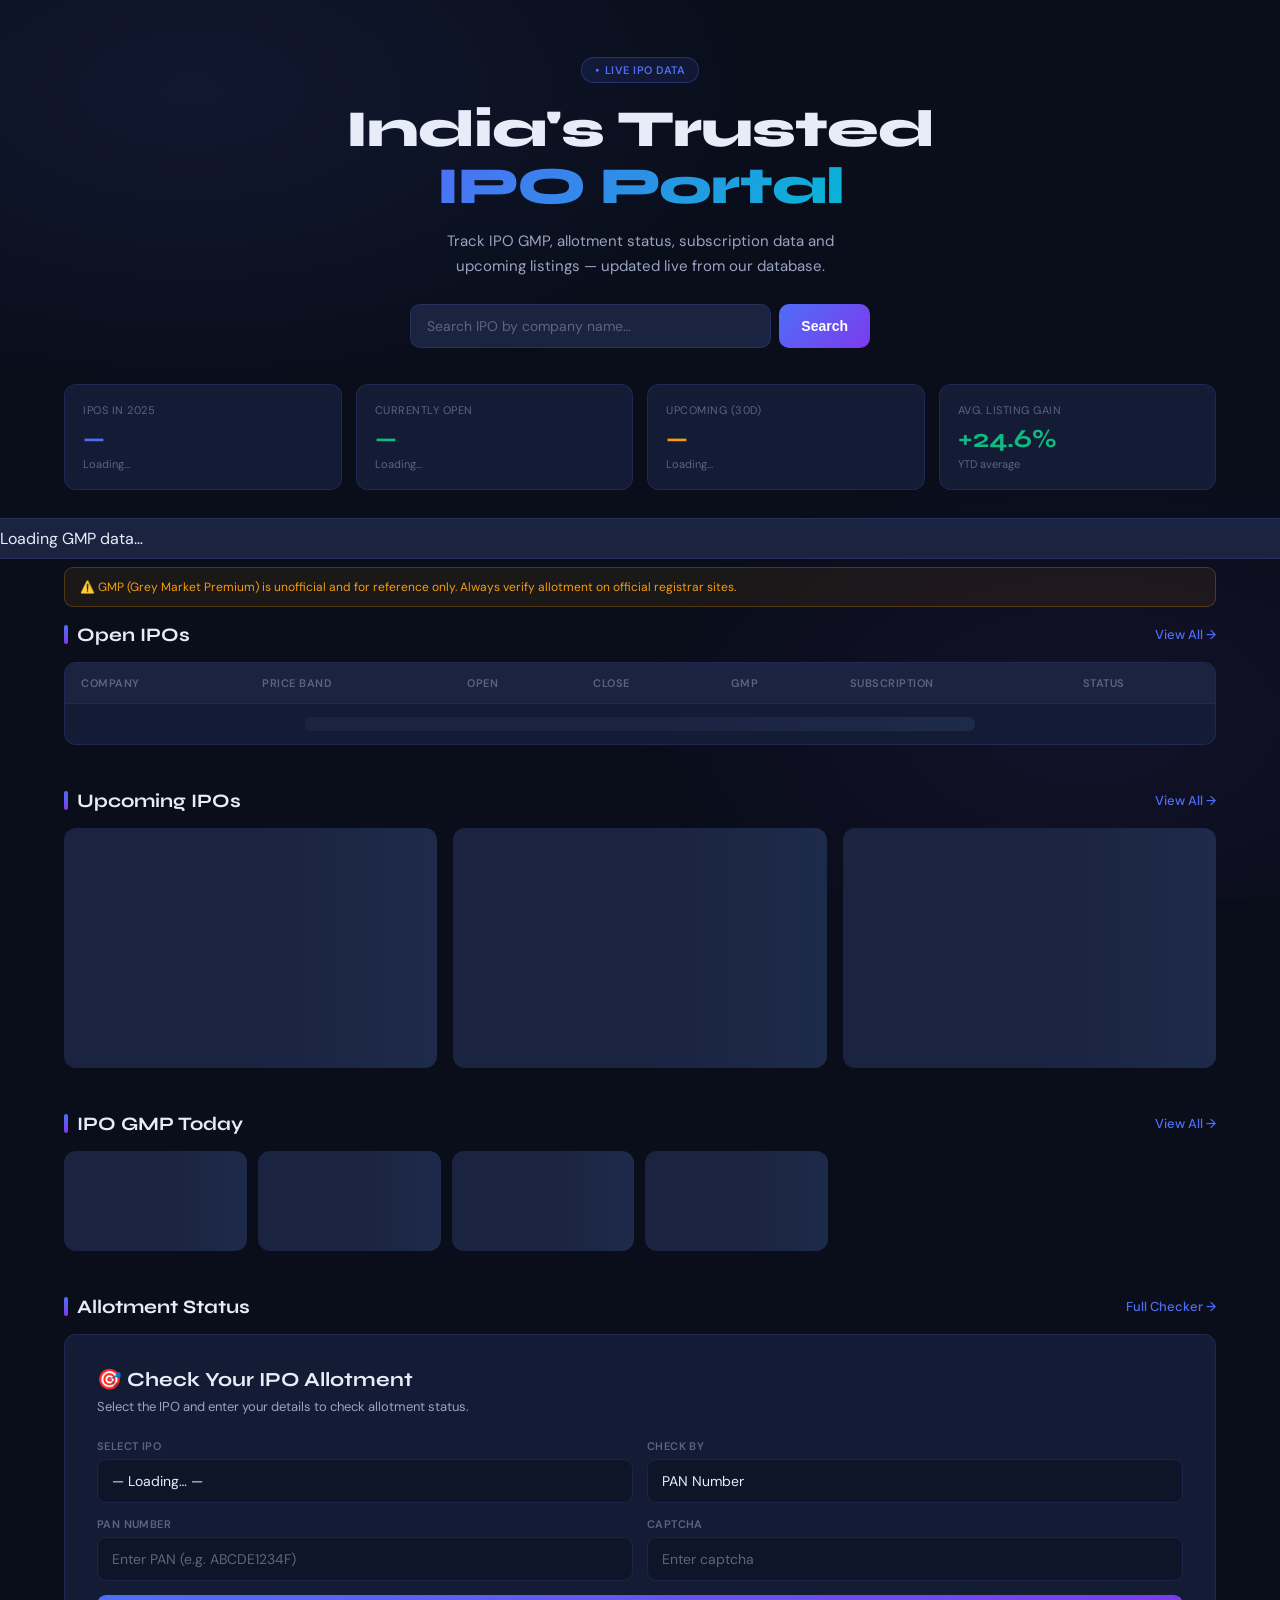
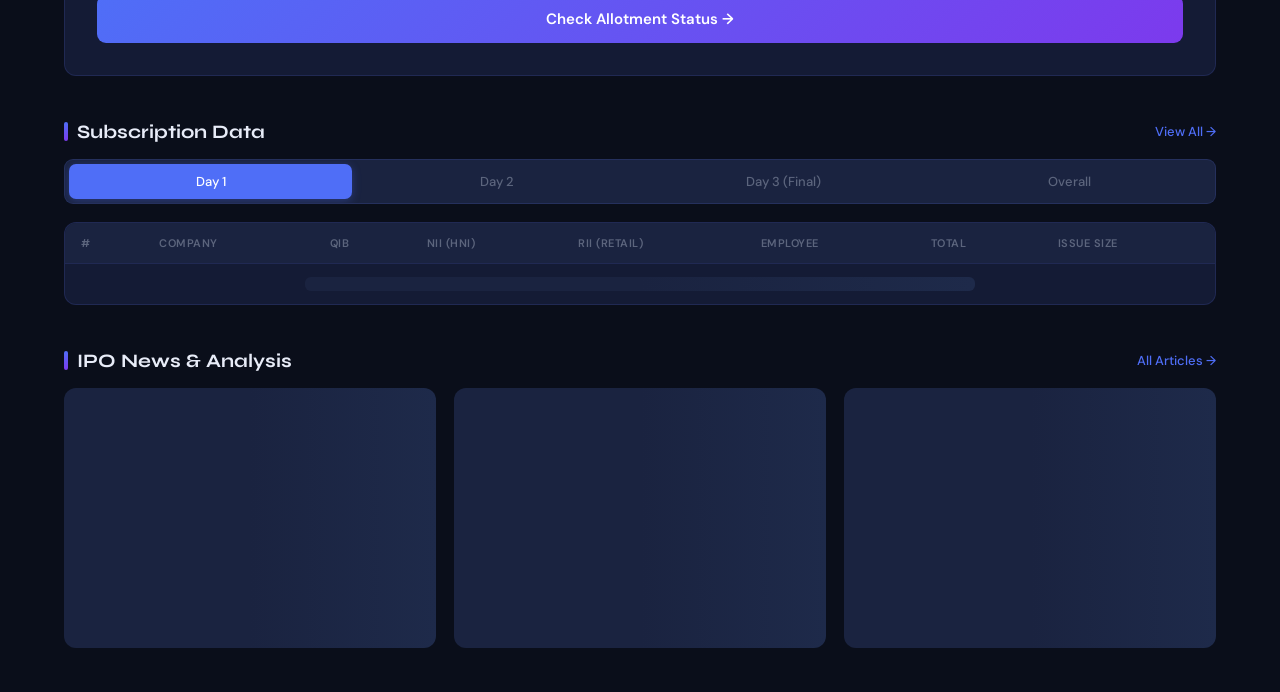
==== commit 7f208fb5: "Add files via upload" ====
--- a/index.html
+++ b/index.html
@@ -1,59 +1,31 @@
 <!DOCTYPE html>
 <html lang="en">
 <head>
-<meta charset="UTF-8"/>
-<meta name="viewport" content="width=device-width,initial-scale=1.0"/>
+<meta charset="UTF-8"/><meta name="viewport" content="width=device-width,initial-scale=1.0"/>
 <title>IPO Result | GMP, Allotment Status, Subscription – iporesult.in</title>
 <meta name="description" content="Track IPO allotment status, GMP, subscription data and upcoming IPOs. India's trusted IPO portal."/>
 <meta name="robots" content="index,follow"/>
 <link rel="canonical" href="https://iporesult.in/"/>
+<meta property="og:title" content="IPO Result – GMP, Allotment & Subscription Data"/>
+<meta property="og:url" content="https://iporesult.in/"/><meta property="og:type" content="website"/>
+<script type="application/ld+json">{"@context":"https://schema.org","@type":"WebSite","name":"IPO Result","url":"https://iporesult.in"}</script>
 <link rel="preconnect" href="https://fonts.googleapis.com"/>
 <link href="https://fonts.googleapis.com/css2?family=Syne:wght@700;800&family=DM+Sans:wght@400;500;600&display=swap" rel="stylesheet"/>
 <link rel="stylesheet" href="style.css"/>
 </head>
 <body>
-<div class="mstrip"><div class="mstrip-inner" id="stripInner"></div></div>
-<div class="overlay" id="overlay" onclick="closeDrawer()"></div>
-<nav class="drawer" id="drawer">
-  <div class="drawer-hd">
-    <a href="index.html" class="logo"><span>IPO</span><span class="logo-badge">Result</span></a>
-    <button class="drawer-close" onclick="closeDrawer()">✕</button>
-  </div>
-  <div class="drawer-nav">
-    <a href="index.html">🏠 Home</a>
-    <a href="upcoming-ipo.html">📅 Upcoming IPO</a>
-    <a href="ipo-gmp.html">📈 IPO GMP</a>
-    <a href="allotment.html">🎯 Allotment Status</a>
-    <a href="subscription.html">📊 Subscription</a>
-    <div class="d-div"></div>
-    <a href="news.html">📰 IPO News</a>
-  </div>
-</nav>
-<header>
-  <nav class="navbar">
-    <a href="index.html" class="logo"><span>IPO</span><span class="logo-badge">Result</span></a>
-    <ul class="nav-links">
-      <li><a href="index.html">Home</a></li>
-      <li><a href="upcoming-ipo.html">Upcoming IPO</a></li>
-      <li><a href="ipo-gmp.html">IPO GMP</a></li>
-      <li><a href="allotment.html">Allotment</a></li>
-      <li><a href="subscription.html">Subscription</a></li>
-      <li><a href="news.html">News</a></li>
-    </ul>
-    <button class="hamburger" onclick="openDrawer()"><span></span><span></span><span></span></button>
-  </nav>
-</header>
+<div id="site-header"></div>
 <main id="home">
   <section class="hero">
     <div class="live-badge">Live IPO Data</div>
     <h1>India's Trusted<br><span class="grad">IPO Portal</span></h1>
-    <p>Track IPO GMP, allotment status, subscription data and upcoming listings — updated live.</p>
+    <p>Track IPO GMP, allotment status, subscription data and upcoming listings — updated live from our database.</p>
     <div class="hero-search">
       <input type="search" id="searchBox" placeholder="Search IPO by company name…" onkeydown="if(event.key==='Enter')doSearch()"/>
       <button onclick="doSearch()">Search</button>
     </div>
   </section>
-  <div class="stats" id="statsBar">
+  <div class="stats">
     <div class="stat"><div class="stat-l">IPOs in 2025</div><div class="stat-v" style="color:var(--accent)" id="s0">—</div><div class="stat-s" id="ss0">Loading…</div></div>
     <div class="stat"><div class="stat-l">Currently Open</div><div class="stat-v up" id="s1">—</div><div class="stat-s" id="ss1">Loading…</div></div>
     <div class="stat"><div class="stat-l">Upcoming (30d)</div><div class="stat-v" style="color:var(--orange)" id="s2">—</div><div class="stat-s" id="ss2">Loading…</div></div>
@@ -70,20 +42,11 @@
   </section>
   <section class="section" id="upcoming">
     <div class="sec-hd"><h2 class="sec-title">Upcoming IPOs</h2><a href="upcoming-ipo.html" class="see-all">View All →</a></div>
-    <div class="cards-grid" id="upcomingGrid">
-      <div class="sk" style="height:240px;border-radius:12px"></div>
-      <div class="sk" style="height:240px;border-radius:12px"></div>
-      <div class="sk" style="height:240px;border-radius:12px"></div>
-    </div>
+    <div class="cards-grid" id="upcomingGrid"><div class="sk" style="height:240px;border-radius:12px"></div><div class="sk" style="height:240px;border-radius:12px"></div><div class="sk" style="height:240px;border-radius:12px"></div></div>
   </section>
   <section class="section" id="gmp">
     <div class="sec-hd"><h2 class="sec-title">IPO GMP Today</h2><a href="ipo-gmp.html" class="see-all">View All →</a></div>
-    <div class="gmp-grid" id="gmpGrid">
-      <div class="sk" style="height:100px;border-radius:12px"></div>
-      <div class="sk" style="height:100px;border-radius:12px"></div>
-      <div class="sk" style="height:100px;border-radius:12px"></div>
-      <div class="sk" style="height:100px;border-radius:12px"></div>
-    </div>
+    <div class="gmp-grid" id="gmpGrid"><div class="sk" style="height:100px;border-radius:12px"></div><div class="sk" style="height:100px;border-radius:12px"></div><div class="sk" style="height:100px;border-radius:12px"></div><div class="sk" style="height:100px;border-radius:12px"></div></div>
   </section>
   <section class="section" id="allotment">
     <div class="sec-hd"><h2 class="sec-title">Allotment Status</h2><a href="allotment.html" class="see-all">Full Checker →</a></div>
@@ -104,12 +67,7 @@
   </section>
   <section class="section" id="subscription">
     <div class="sec-hd"><h2 class="sec-title">Subscription Data</h2><a href="subscription.html" class="see-all">View All →</a></div>
-    <div class="tabs">
-      <button class="tab active" onclick="setSubTab(this,1)">Day 1</button>
-      <button class="tab" onclick="setSubTab(this,2)">Day 2</button>
-      <button class="tab" onclick="setSubTab(this,3)">Day 3 (Final)</button>
-      <button class="tab" onclick="setSubTab(this,'all')">Overall</button>
-    </div>
+    <div class="tabs"><button class="tab active" onclick="setSubTab(this,1)">Day 1</button><button class="tab" onclick="setSubTab(this,2)">Day 2</button><button class="tab" onclick="setSubTab(this,3)">Day 3 (Final)</button><button class="tab" onclick="setSubTab(this,'all')">Overall</button></div>
     <div class="tbl-wrap"><table class="tbl">
       <thead><tr><th>#</th><th>Company</th><th>QIB</th><th>NII (HNI)</th><th>RII (Retail)</th><th>Employee</th><th>Total</th><th>Issue Size</th></tr></thead>
       <tbody id="subBody"><tr><td colspan="8" class="no-data"><div class="sk" style="height:14px;width:60%;margin:0 auto"></div></td></tr></tbody>
@@ -117,59 +75,17 @@
   </section>
   <section class="section" id="news">
     <div class="sec-hd"><h2 class="sec-title">IPO News & Analysis</h2><a href="news.html" class="see-all">All Articles →</a></div>
-    <div class="blog-grid" id="newsGrid">
-      <div class="sk" style="height:260px;border-radius:12px"></div>
-      <div class="sk" style="height:260px;border-radius:12px"></div>
-      <div class="sk" style="height:260px;border-radius:12px"></div>
-    </div>
+    <div class="blog-grid" id="newsGrid"><div class="sk" style="height:260px;border-radius:12px"></div><div class="sk" style="height:260px;border-radius:12px"></div><div class="sk" style="height:260px;border-radius:12px"></div></div>
   </section>
 </main>
-<footer class="footer">
-  <div class="footer-grid">
-    <div class="footer-brand">
-      <a href="index.html" class="logo"><span>IPO</span><span class="logo-badge">Result</span></a>
-      <p>India's trusted portal for IPO GMP, allotment status, subscription data and upcoming IPO news.</p>
-    </div>
-    <div class="fc"><h4>Quick Links</h4><ul>
-      <li><a href="upcoming-ipo.html">Upcoming IPO</a></li>
-      <li><a href="ipo-gmp.html">IPO GMP Today</a></li>
-      <li><a href="allotment.html">Allotment Status</a></li>
-      <li><a href="subscription.html">Subscription</a></li>
-      <li><a href="news.html">IPO News</a></li>
-    </ul></div>
-    <div class="fc"><h4>Resources</h4><ul>
-      <li><a href="#">How to Apply</a></li>
-      <li><a href="#">IPO Glossary</a></li>
-      <li><a href="#">SME IPOs</a></li>
-      <li><a href="#">Listed IPOs 2025</a></li>
-    </ul></div>
-    <div class="fc"><h4>Company</h4><ul>
-      <li><a href="#">About Us</a></li>
-      <li><a href="#">Contact</a></li>
-      <li><a href="#">Privacy Policy</a></li>
-      <li><a href="#">Disclaimer</a></li>
-    </ul></div>
-  </div>
-  <div class="footer-bot">
-    <p>© 2025 iporesult.in — Not SEBI registered. Data for reference only.</p>
-    <p>Made for Indian investors ❤️</p>
-  </div>
-</footer>
-<nav class="bnav"><div class="bnav-inner">
-  <a href="index.html" class="bn"><span class="bn-ic">🏠</span>Home</a>
-  <a href="upcoming-ipo.html" class="bn"><span class="bn-ic">📅</span>Upcoming</a>
-  <a href="ipo-gmp.html" class="bn"><span class="bn-ic">📈</span>GMP</a>
-  <a href="allotment.html" class="bn"><span class="bn-ic">🎯</span>Allotment</a>
-  <a href="subscription.html" class="bn"><span class="bn-ic">📊</span>Sub Data</a>
-</div></nav>
+<div id="site-footer"></div>
 <script src="config.js"></script>
 <script>
 var _open=[],_upcoming=[],_subs=[];
 function doSearch(){var q=(document.getElementById('searchBox').value||'').trim().toLowerCase();if(!q)return;var hits=_open.concat(_upcoming).filter(function(r){return r.name&&r.name.toLowerCase().includes(q);});if(hits.length){document.getElementById('open-ipos').scrollIntoView({behavior:'smooth'});renderOpenTable(hits);}else alert('No IPO found for "'+q+'".');}
 function checkAllotment(){var ipo=document.getElementById('allotIPO').value,by=document.getElementById('allotBy').value,val=document.getElementById('fieldVal').value.trim().toUpperCase();if(!ipo)return showMsg('allotResult','warn','⚠️ Please select an IPO.');if(!val)return showMsg('allotResult','warn','⚠️ Please enter your '+by.toUpperCase()+'.');if(by==='pan'&&!/^[A-Z]{5}[0-9]{4}[A-Z]$/.test(val))return showMsg('allotResult','error','❌ Invalid PAN. Format: ABCDE1234F');showMsg('allotResult','loading','Checking for <strong>'+e(ipo)+'</strong>…');setTimeout(function(){showMsg('allotResult','info','<strong>🎯 '+e(ipo)+'</strong><br><br>Check on official registrar:<br><a href="https://ipostatus.kfintech.com/" target="_blank" style="color:var(--accent);font-weight:600">→ KFin Technologies</a> &nbsp; <a href="https://linkintime.co.in/mwal00/client.html" target="_blank" style="color:var(--accent);font-weight:600">→ Link Intime</a>');},700);}
 function setSubTab(btn,day){document.querySelectorAll('.tab').forEach(function(b){b.classList.remove('active');});btn.classList.add('active');var rows=day==='all'?_subs:_subs.filter(function(r){return String(r.day)===String(day);});renderSubTable(rows);}
-window.addEventListener('load',function(){
-  buildMarketStrip('Live Data','iporesult.in');
+document.addEventListener('shellReady',function(){
   Promise.all([gasGet('getOpenIPOs'),gasGet('getUpcoming'),gasGet('getGMP'),gasGet('getSubs'),gasGet('getNews')]).then(function(res){
     _open=res[0]||[];_upcoming=res[1]||[];var gmp=res[2]||[];_subs=res[3]||[];var news=res[4]||[];
     renderOpenTable(_open);renderUpcomingCards(_upcoming);renderGMPGrid(gmp);renderTicker(gmp);
@@ -177,7 +93,7 @@
     document.getElementById('s0').textContent=312;document.getElementById('ss0').textContent='Total listings this year';
     document.getElementById('s1').textContent=_open.length;document.getElementById('ss1').textContent='Accept applications';
     document.getElementById('s2').textContent=_upcoming.length;document.getElementById('ss2').textContent='Expected IPOs';
-    buildMarketStrip('IPOs Open',_open.length+' Active');
+    var sc=document.getElementById('stripOpenCount');if(sc)sc.textContent=_open.length+' Open';
   });
 });
 </script>
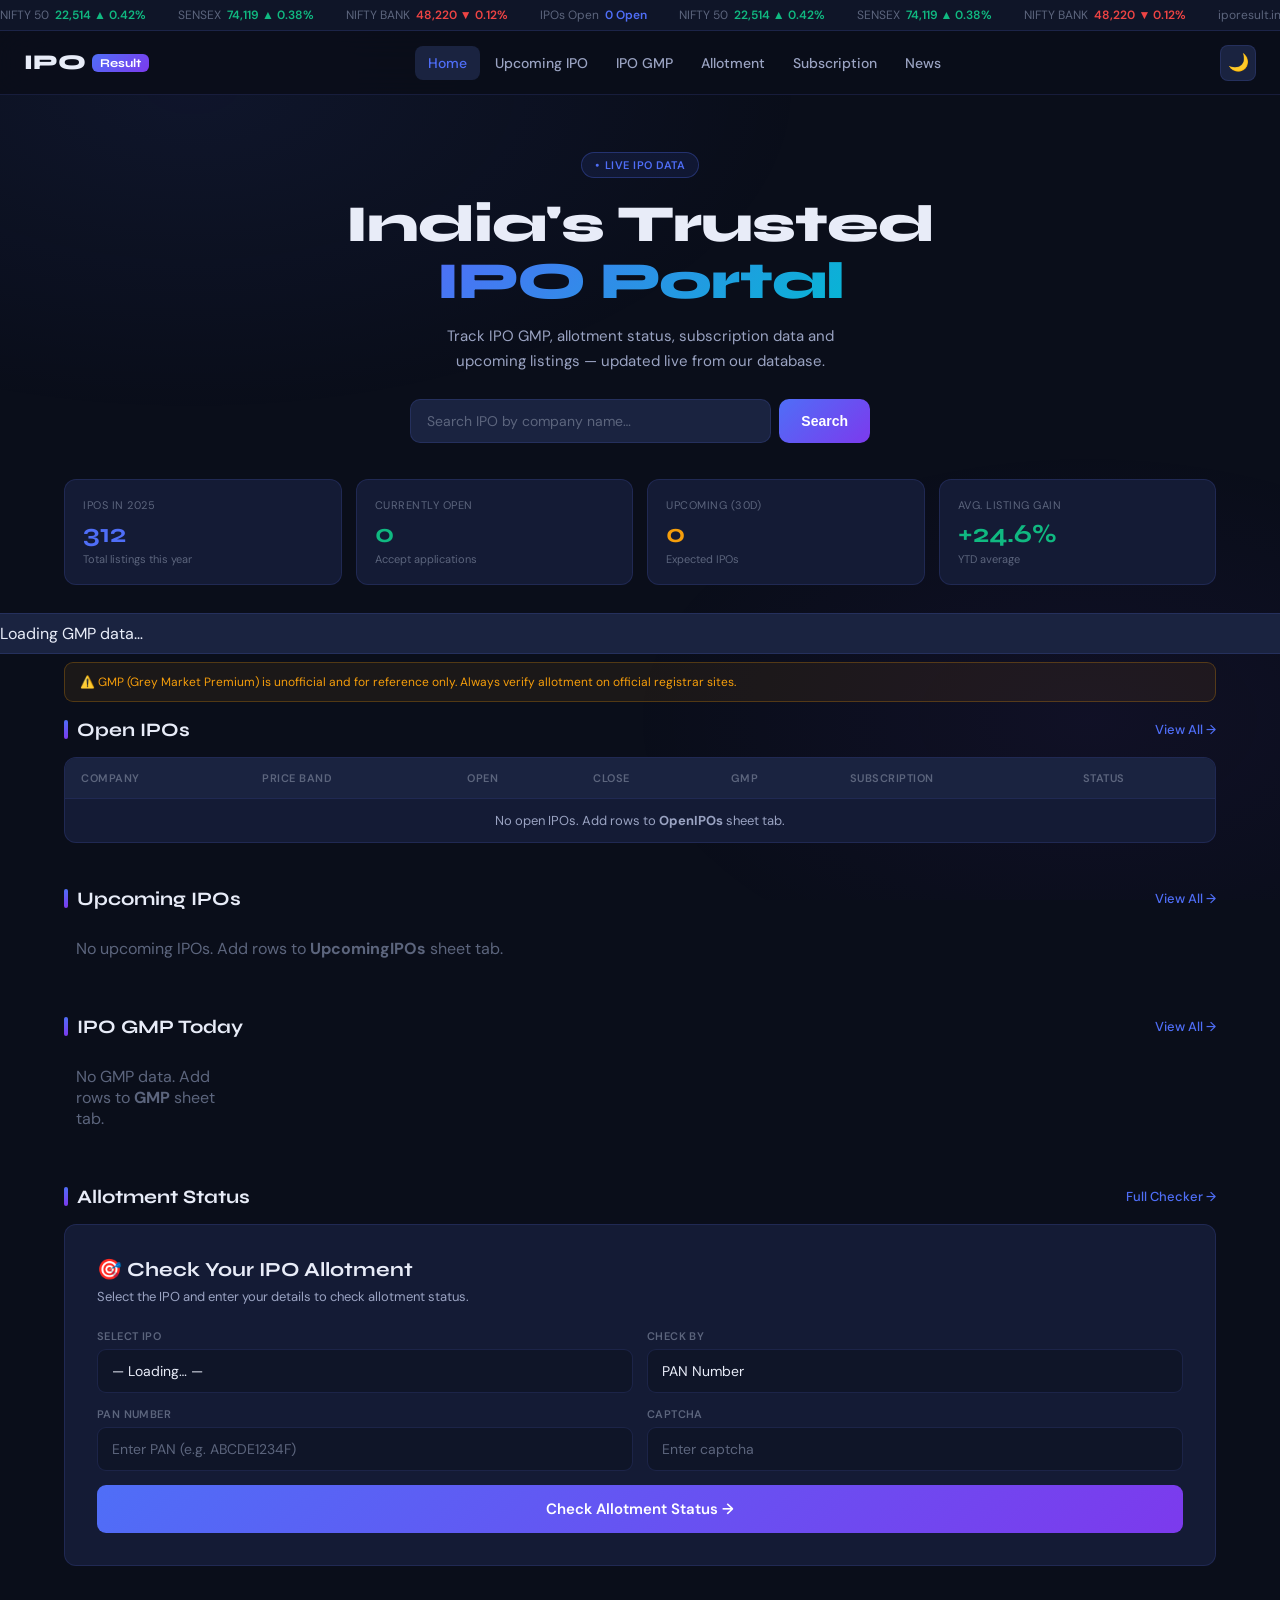
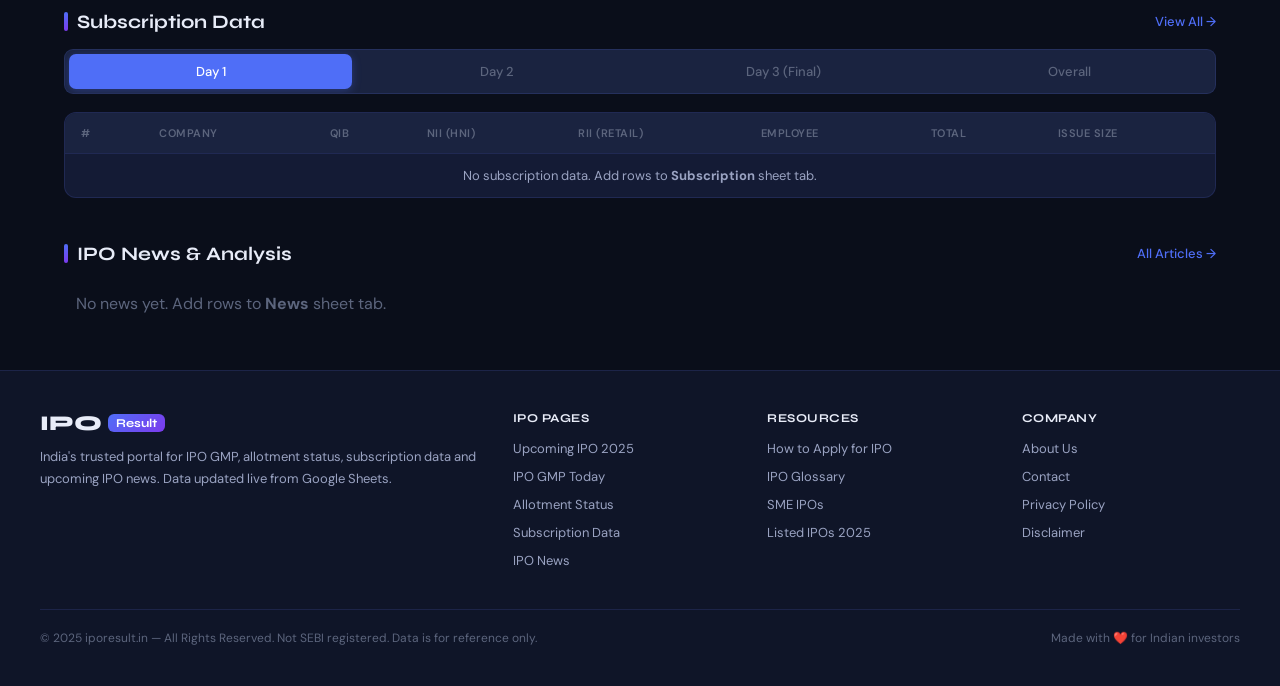
==== commit 24873b0d: "Update index.html" ====
--- a/index.html
+++ b/index.html
@@ -85,7 +85,7 @@
 function doSearch(){var q=(document.getElementById('searchBox').value||'').trim().toLowerCase();if(!q)return;var hits=_open.concat(_upcoming).filter(function(r){return r.name&&r.name.toLowerCase().includes(q);});if(hits.length){document.getElementById('open-ipos').scrollIntoView({behavior:'smooth'});renderOpenTable(hits);}else alert('No IPO found for "'+q+'".');}
 function checkAllotment(){var ipo=document.getElementById('allotIPO').value,by=document.getElementById('allotBy').value,val=document.getElementById('fieldVal').value.trim().toUpperCase();if(!ipo)return showMsg('allotResult','warn','⚠️ Please select an IPO.');if(!val)return showMsg('allotResult','warn','⚠️ Please enter your '+by.toUpperCase()+'.');if(by==='pan'&&!/^[A-Z]{5}[0-9]{4}[A-Z]$/.test(val))return showMsg('allotResult','error','❌ Invalid PAN. Format: ABCDE1234F');showMsg('allotResult','loading','Checking for <strong>'+e(ipo)+'</strong>…');setTimeout(function(){showMsg('allotResult','info','<strong>🎯 '+e(ipo)+'</strong><br><br>Check on official registrar:<br><a href="https://ipostatus.kfintech.com/" target="_blank" style="color:var(--accent);font-weight:600">→ KFin Technologies</a> &nbsp; <a href="https://linkintime.co.in/mwal00/client.html" target="_blank" style="color:var(--accent);font-weight:600">→ Link Intime</a>');},700);}
 function setSubTab(btn,day){document.querySelectorAll('.tab').forEach(function(b){b.classList.remove('active');});btn.classList.add('active');var rows=day==='all'?_subs:_subs.filter(function(r){return String(r.day)===String(day);});renderSubTable(rows);}
-document.addEventListener('shellReady',function(){
+document.addEventListener('DOMContentLoaded',function(){
   Promise.all([gasGet('getOpenIPOs'),gasGet('getUpcoming'),gasGet('getGMP'),gasGet('getSubs'),gasGet('getNews')]).then(function(res){
     _open=res[0]||[];_upcoming=res[1]||[];var gmp=res[2]||[];_subs=res[3]||[];var news=res[4]||[];
     renderOpenTable(_open);renderUpcomingCards(_upcoming);renderGMPGrid(gmp);renderTicker(gmp);
--- a/style.css
+++ b/style.css
@@ -1,609 +1,434 @@
-/* ═══════════════════════════════════════════════════
-   iporesult.in — style.css
-   Shared stylesheet for ALL pages
-   ═══════════════════════════════════════════════════ */
-
-/* ── VARIABLES ── */
+/* ═══════════════════════════════════════════════════════════
+   iporesult.in — style.css  v4.0
+   Supports: Dark Mode (default) + Light Mode toggle
+   ═══════════════════════════════════════════════════════════ */
+
+/* ── DARK MODE (DEFAULT) ── */
 :root {
-  --bg: #0a0e1a;
-  --bg2: #0f1528;
-  --card: #141b35;
-  --card2: #1a2340;
-  --border: rgba(99, 120, 255, 0.15);
-  --accent: #4f6ef7;
+  --bg:      #0a0e1a;
+  --bg2:     #0f1528;
+  --card:    #141b35;
+  --card2:   #1a2340;
+  --border:  rgba(99,120,255,0.15);
+  --accent:  #4f6ef7;
   --accent2: #7c3aed;
-  --green: #10b981;
-  --red: #ef4444;
-  --orange: #f59e0b;
-  --text: #e8ecf8;
-  --text2: #9aa3c2;
-  --text3: #5c657d;
-  --r: 12px;
+  --green:   #10b981;
+  --red:     #ef4444;
+  --orange:  #f59e0b;
+  --text:    #e8ecf8;
+  --text2:   #9aa3c2;
+  --text3:   #5c657d;
+  --r:       12px;
+  --shadow:  0 4px 24px rgba(0,0,0,0.4);
+  --mode-icon: '☀️';
+}
+
+/* ── LIGHT MODE ── */
+[data-theme="light"] {
+  --bg:      #f4f6fb;
+  --bg2:     #eaecf5;
+  --card:    #ffffff;
+  --card2:   #f0f2fa;
+  --border:  rgba(79,110,247,0.15);
+  --accent:  #3b5bdb;
+  --accent2: #6c2bd9;
+  --green:   #0d9668;
+  --red:     #dc2626;
+  --orange:  #d97706;
+  --text:    #0f172a;
+  --text2:   #334155;
+  --text3:   #64748b;
+  --shadow:  0 4px 24px rgba(0,0,0,0.08);
+  --mode-icon: '🌙';
 }
 
 /* ── RESET ── */
-*, *::before, *::after { box-sizing: border-box; margin: 0; padding: 0; }
-html { scroll-behavior: smooth; }
-body { font-family: 'DM Sans', sans-serif; background: var(--bg); color: var(--text); overflow-x: hidden; }
-a { color: inherit; text-decoration: none; }
-::-webkit-scrollbar { width: 5px; }
-::-webkit-scrollbar-thumb { background: var(--accent); border-radius: 3px; }
+*,*::before,*::after{box-sizing:border-box;margin:0;padding:0}
+html{scroll-behavior:smooth}
+body{font-family:'DM Sans',sans-serif;background:var(--bg);color:var(--text);overflow-x:hidden;transition:background .3s,color .3s}
+a{color:inherit;text-decoration:none}
+::-webkit-scrollbar{width:5px}
+::-webkit-scrollbar-thumb{background:var(--accent);border-radius:3px}
 
 /* ── BG MESH ── */
-body::before {
-  content: ''; position: fixed; inset: 0; z-index: 0; pointer-events: none;
+body::before{
+  content:'';position:fixed;inset:0;z-index:0;pointer-events:none;
   background:
-    radial-gradient(ellipse 80% 60% at 15% 10%, rgba(79,110,247,.1) 0%, transparent 60%),
-    radial-gradient(ellipse 60% 50% at 85% 80%, rgba(124,58,237,.08) 0%, transparent 60%);
-}
-
-/* ── SKELETON SHIMMER ── */
-.sk {
-  background: linear-gradient(90deg, var(--card2) 25%, #1e2a4a 50%, var(--card2) 75%);
-  background-size: 200% 100%;
-  animation: sk 1.4s infinite;
-  border-radius: 6px; min-height: 14px;
-}
-@keyframes sk { 0% { background-position: 200% 0; } 100% { background-position: -200% 0; } }
+    radial-gradient(ellipse 80% 60% at 15% 10%,rgba(79,110,247,.08) 0%,transparent 60%),
+    radial-gradient(ellipse 60% 50% at 85% 80%,rgba(124,58,237,.06) 0%,transparent 60%);
+}
+
+/* ── SKELETON ── */
+.sk{background:linear-gradient(90deg,var(--card2) 25%,var(--bg2) 50%,var(--card2) 75%);background-size:200% 100%;animation:sk 1.4s infinite;border-radius:6px;min-height:14px}
+@keyframes sk{0%{background-position:200% 0}100%{background-position:-200% 0}}
 
 /* ── SPINNER ── */
-.spinner {
-  display: inline-block; width: 14px; height: 14px;
-  border: 2px solid currentColor; border-top-color: transparent;
-  border-radius: 50%; animation: spin .7s linear infinite; vertical-align: middle; margin-right: 6px;
-}
-@keyframes spin { to { transform: rotate(360deg); } }
+.spinner{display:inline-block;width:14px;height:14px;border:2px solid currentColor;border-top-color:transparent;border-radius:50%;animation:spin .7s linear infinite;vertical-align:middle;margin-right:6px}
+@keyframes spin{to{transform:rotate(360deg)}}
+
+/* ═══════════════════════════════════════════════════
+   DARK / LIGHT MODE TOGGLE BUTTON
+   ═══════════════════════════════════════════════════ */
+.theme-toggle{
+  width:36px;height:36px;border-radius:8px;border:1px solid var(--border);
+  background:var(--card2);cursor:pointer;font-size:17px;
+  display:flex;align-items:center;justify-content:center;
+  transition:all .2s;flex-shrink:0;
+}
+.theme-toggle:hover{border-color:var(--accent);transform:scale(1.05)}
 
 /* ═══════════════════════════════════════════════════
    MARKET STRIP
    ═══════════════════════════════════════════════════ */
-.mstrip {
-  position: relative; z-index: 1; background: var(--bg2);
-  border-bottom: 1px solid var(--border); padding: 7px 0; overflow: hidden; font-size: 12px;
-}
-.mstrip-inner {
-  display: flex; gap: 32px;
-  animation: scrollL 25s linear infinite; width: max-content;
-}
-.mstrip-inner:hover { animation-play-state: paused; }
-.ms { display: flex; align-items: center; gap: 6px; white-space: nowrap; }
-.ms-l { color: var(--text3); }
-.ms-v { font-weight: 600; }
-.up { color: var(--green); }
-.dn { color: var(--red); }
-@keyframes scrollL { 0% { transform: translateX(0); } 100% { transform: translateX(-50%); } }
+.mstrip{position:relative;z-index:1;background:var(--bg2);border-bottom:1px solid var(--border);padding:7px 0;overflow:hidden;font-size:12px}
+.mstrip-inner{display:flex;gap:32px;animation:scrollL 25s linear infinite;width:max-content}
+.mstrip-inner:hover{animation-play-state:paused}
+.ms{display:flex;align-items:center;gap:6px;white-space:nowrap}
+.ms-l{color:var(--text3)}.ms-v{font-weight:600}
+.up{color:var(--green)}.dn{color:var(--red)}
+@keyframes scrollL{0%{transform:translateX(0)}100%{transform:translateX(-50%)}}
 
 /* ═══════════════════════════════════════════════════
    NAVBAR
    ═══════════════════════════════════════════════════ */
-.navbar {
-  position: sticky; top: 0; z-index: 100;
-  background: rgba(10,14,26,.92); backdrop-filter: blur(20px);
-  border-bottom: 1px solid var(--border);
-  padding: 0 24px; height: 64px;
-  display: flex; align-items: center; justify-content: space-between;
-}
-.logo {
-  font-family: 'Syne', sans-serif; font-weight: 800; font-size: 21px;
-  display: flex; align-items: center; gap: 6px;
-}
-.logo-badge {
-  background: linear-gradient(135deg, var(--accent), var(--accent2));
-  color: #fff; padding: 2px 8px; border-radius: 6px; font-size: 12px; font-weight: 700;
-}
-.nav-links { display: flex; gap: 2px; list-style: none; }
-.nav-links a {
-  color: var(--text2); font-size: 14px; font-weight: 500;
-  padding: 8px 13px; border-radius: 8px; transition: .2s; white-space: nowrap;
-}
-.nav-links a:hover,
-.nav-links a.active { color: var(--text); background: var(--card2); }
-.nav-links a.active { color: var(--accent); }
-.hamburger {
-  display: none; flex-direction: column; gap: 5px; cursor: pointer;
-  padding: 8px; border-radius: 8px; background: var(--card2); border: 1px solid var(--border);
-}
-.hamburger span { display: block; width: 20px; height: 2px; background: var(--text); border-radius: 2px; transition: .3s; }
-
-/* ═══════════════════════════════════════════════════
-   SIDE DRAWER (mobile)
-   ═══════════════════════════════════════════════════ */
-.overlay {
-  display: none; position: fixed; inset: 0; z-index: 200;
-  background: rgba(0,0,0,.6); backdrop-filter: blur(4px);
-}
-.overlay.open { display: block; }
-.drawer {
-  position: fixed; top: 0; left: -290px; z-index: 300;
-  width: 270px; height: 100vh; background: var(--bg2);
-  border-right: 1px solid var(--border);
-  transition: left .3s cubic-bezier(.4,0,.2,1); overflow-y: auto;
-}
-.drawer.open { left: 0; }
-.drawer-hd {
-  padding: 18px; border-bottom: 1px solid var(--border);
-  display: flex; align-items: center; justify-content: space-between;
-}
-.drawer-close {
-  background: var(--card2); border: none; color: var(--text2);
-  width: 32px; height: 32px; border-radius: 8px; cursor: pointer;
-  font-size: 17px; display: flex; align-items: center; justify-content: center;
-}
-.drawer-nav { padding: 10px; }
-.drawer-nav a {
-  display: flex; align-items: center; gap: 10px; color: var(--text2);
-  padding: 11px 14px; border-radius: 9px; font-size: 14px; font-weight: 500;
-  transition: .2s; margin-bottom: 3px;
-}
-.drawer-nav a:hover,
-.drawer-nav a.active { background: var(--card2); color: var(--text); }
-.drawer-nav a.active { color: var(--accent); }
-.d-div { height: 1px; background: var(--border); margin: 10px 14px; }
+.navbar{
+  position:sticky;top:0;z-index:100;
+  background:rgba(10,14,26,.92);backdrop-filter:blur(20px);
+  border-bottom:1px solid var(--border);
+  padding:0 24px;height:64px;
+  display:flex;align-items:center;justify-content:space-between;
+  transition:background .3s;
+}
+[data-theme="light"] .navbar{background:rgba(244,246,251,.92)}
+.logo{font-family:'Syne',sans-serif;font-weight:800;font-size:21px;display:flex;align-items:center;gap:6px}
+.logo-badge{background:linear-gradient(135deg,var(--accent),var(--accent2));color:#fff;padding:2px 8px;border-radius:6px;font-size:12px;font-weight:700}
+.nav-links{display:flex;gap:2px;list-style:none}
+.nav-links a{color:var(--text2);font-size:14px;font-weight:500;padding:8px 13px;border-radius:8px;transition:.2s;white-space:nowrap}
+.nav-links a:hover,.nav-links a.active{color:var(--text);background:var(--card2)}
+.nav-links a.active{color:var(--accent)}
+.nav-right{display:flex;align-items:center;gap:8px}
+.hamburger{display:none;flex-direction:column;gap:5px;cursor:pointer;padding:8px;border-radius:8px;background:var(--card2);border:1px solid var(--border)}
+.hamburger span{display:block;width:20px;height:2px;background:var(--text);border-radius:2px}
+
+/* ── LAST UPDATED BADGE ── */
+.last-updated{font-size:11px;color:var(--text3);padding:4px 10px;background:var(--card2);border-radius:50px;border:1px solid var(--border);white-space:nowrap}
+
+/* ═══════════════════════════════════════════════════
+   SIDE DRAWER
+   ═══════════════════════════════════════════════════ */
+.overlay{display:none;position:fixed;inset:0;z-index:200;background:rgba(0,0,0,.6);backdrop-filter:blur(4px)}.overlay.open{display:block}
+.drawer{position:fixed;top:0;left:-290px;z-index:300;width:270px;height:100vh;background:var(--bg2);border-right:1px solid var(--border);transition:left .3s cubic-bezier(.4,0,.2,1);overflow-y:auto}.drawer.open{left:0}
+.drawer-hd{padding:18px;border-bottom:1px solid var(--border);display:flex;align-items:center;justify-content:space-between}
+.drawer-close{background:var(--card2);border:none;color:var(--text2);width:32px;height:32px;border-radius:8px;cursor:pointer;font-size:17px;display:flex;align-items:center;justify-content:center}
+.drawer-nav{padding:10px}
+.drawer-nav a{display:flex;align-items:center;gap:10px;color:var(--text2);padding:11px 14px;border-radius:9px;font-size:14px;font-weight:500;transition:.2s;margin-bottom:3px}
+.drawer-nav a:hover,.drawer-nav a.active{background:var(--card2);color:var(--text)}
+.drawer-nav a.active{color:var(--accent)}
+.d-div{height:1px;background:var(--border);margin:10px 14px}
 
 /* ═══════════════════════════════════════════════════
    PAGE HERO (inner pages)
    ═══════════════════════════════════════════════════ */
-.page-hero {
-  position: relative; z-index: 1;
-  padding: 44px 24px 32px; max-width: 1200px; margin: 0 auto;
-}
-.breadcrumb { font-size: 12px; color: var(--text3); margin-bottom: 12px; }
-.breadcrumb a { color: var(--text3); }
-.breadcrumb a:hover { color: var(--accent); }
-.breadcrumb span { margin: 0 6px; }
-.page-hero h1 {
-  font-family: 'Syne', sans-serif;
-  font-size: clamp(24px, 4vw, 40px); font-weight: 800;
-  letter-spacing: -.5px; margin-bottom: 10px;
-}
-.page-hero p { color: var(--text2); font-size: 14px; line-height: 1.7; max-width: 620px; }
-.grad {
-  background: linear-gradient(135deg, var(--accent), #06b6d4);
-  -webkit-background-clip: text; -webkit-text-fill-color: transparent; background-clip: text;
-}
+.page-hero{position:relative;z-index:1;padding:44px 24px 32px;max-width:1200px;margin:0 auto}
+.breadcrumb{font-size:12px;color:var(--text3);margin-bottom:12px}
+.breadcrumb a{color:var(--text3)}.breadcrumb a:hover{color:var(--accent)}.breadcrumb span{margin:0 6px}
+.page-hero h1{font-family:'Syne',sans-serif;font-size:clamp(24px,4vw,40px);font-weight:800;letter-spacing:-.5px;margin-bottom:10px}
+.page-hero p{color:var(--text2);font-size:14px;line-height:1.7;max-width:620px}
+.grad{background:linear-gradient(135deg,var(--accent),#06b6d4);-webkit-background-clip:text;-webkit-text-fill-color:transparent;background-clip:text}
 
 /* ═══════════════════════════════════════════════════
    HOME HERO
    ═══════════════════════════════════════════════════ */
-.hero {
-  position: relative; z-index: 1;
-  padding: 56px 24px 36px; text-align: center; max-width: 720px; margin: 0 auto;
-}
-.live-badge {
-  display: inline-flex; align-items: center; gap: 5px;
-  background: rgba(79,110,247,.1); border: 1px solid rgba(79,110,247,.3);
-  color: var(--accent); padding: 5px 13px; border-radius: 50px;
-  font-size: 11px; font-weight: 600; letter-spacing: .5px; text-transform: uppercase; margin-bottom: 18px;
-}
-.live-badge::before { content: '●'; font-size: 7px; animation: pulse 2s infinite; }
-@keyframes pulse { 0%,100%{opacity:1} 50%{opacity:.3} }
-.hero h1 {
-  font-family: 'Syne', sans-serif; font-size: clamp(28px, 5vw, 52px);
-  font-weight: 800; line-height: 1.1; letter-spacing: -1px; margin-bottom: 14px;
-}
-.hero p { color: var(--text2); font-size: 15px; line-height: 1.7; max-width: 460px; margin: 0 auto 24px; }
-.hero-search { display: flex; gap: 8px; max-width: 460px; margin: 0 auto; }
-.hero-search input {
-  flex: 1; background: var(--card2); border: 1px solid var(--border);
-  color: var(--text); padding: 12px 16px; border-radius: 10px;
-  font-size: 14px; outline: none; font-family: 'DM Sans', sans-serif; transition: .2s;
-}
-.hero-search input:focus { border-color: var(--accent); }
-.hero-search input::placeholder { color: var(--text3); }
-.hero-search button {
-  background: linear-gradient(135deg, var(--accent), var(--accent2));
-  border: none; color: #fff; padding: 12px 22px; border-radius: 10px;
-  font-size: 14px; font-weight: 600; cursor: pointer; white-space: nowrap; transition: .2s;
-}
-.hero-search button:hover { opacity: .9; }
+.hero{position:relative;z-index:1;padding:56px 24px 36px;text-align:center;max-width:720px;margin:0 auto}
+.live-badge{display:inline-flex;align-items:center;gap:5px;background:rgba(79,110,247,.1);border:1px solid rgba(79,110,247,.3);color:var(--accent);padding:5px 13px;border-radius:50px;font-size:11px;font-weight:600;letter-spacing:.5px;text-transform:uppercase;margin-bottom:18px}
+.live-badge::before{content:'●';font-size:7px;animation:pulse 2s infinite}
+@keyframes pulse{0%,100%{opacity:1}50%{opacity:.3}}
+.hero h1{font-family:'Syne',sans-serif;font-size:clamp(28px,5vw,52px);font-weight:800;line-height:1.1;letter-spacing:-1px;margin-bottom:14px}
+.hero p{color:var(--text2);font-size:15px;line-height:1.7;max-width:460px;margin:0 auto 24px}
+.hero-search{display:flex;gap:8px;max-width:460px;margin:0 auto}
+.hero-search input{flex:1;background:var(--card2);border:1px solid var(--border);color:var(--text);padding:12px 16px;border-radius:10px;font-size:14px;outline:none;font-family:'DM Sans',sans-serif;transition:.2s}
+.hero-search input:focus{border-color:var(--accent)}
+.hero-search input::placeholder{color:var(--text3)}
+.hero-search button{background:linear-gradient(135deg,var(--accent),var(--accent2));border:none;color:#fff;padding:12px 22px;border-radius:10px;font-size:14px;font-weight:600;cursor:pointer;white-space:nowrap;transition:.2s}
+.hero-search button:hover{opacity:.9}
 
 /* ═══════════════════════════════════════════════════
    STATS BAR
    ═══════════════════════════════════════════════════ */
-.stats {
-  position: relative; z-index: 1; max-width: 1200px; margin: 0 auto;
-  padding: 0 24px 28px; display: grid; grid-template-columns: repeat(4,1fr); gap: 14px;
-}
-.stat { background: var(--card); border: 1px solid var(--border); border-radius: var(--r); padding: 18px; transition: .2s; }
-.stat:hover { transform: translateY(-2px); border-color: var(--accent); }
-.stat-l { font-size: 11px; color: var(--text3); text-transform: uppercase; letter-spacing: .5px; margin-bottom: 6px; }
-.stat-v { font-family: 'Syne', sans-serif; font-size: 26px; font-weight: 700; }
-.stat-s { font-size: 11px; color: var(--text3); margin-top: 3px; }
+.stats{position:relative;z-index:1;max-width:1200px;margin:0 auto;padding:0 24px 28px;display:grid;grid-template-columns:repeat(4,1fr);gap:14px}
+.stat{background:var(--card);border:1px solid var(--border);border-radius:var(--r);padding:18px;transition:.2s}
+.stat:hover{transform:translateY(-2px);border-color:var(--accent);box-shadow:var(--shadow)}
+.stat-l{font-size:11px;color:var(--text3);text-transform:uppercase;letter-spacing:.5px;margin-bottom:6px}
+.stat-v{font-family:'Syne',sans-serif;font-size:26px;font-weight:700}
+.stat-s{font-size:11px;color:var(--text3);margin-top:3px}
 
 /* ═══════════════════════════════════════════════════
    GMP TICKER
    ═══════════════════════════════════════════════════ */
-.ticker-wrap {
-  position: relative; z-index: 1; background: var(--card2);
-  border-top: 1px solid var(--border); border-bottom: 1px solid var(--border);
-  overflow: hidden; padding: 9px 0; margin-bottom: 8px;
-}
-.ticker { display: flex; gap: 36px; animation: scrollL 30s linear infinite; width: max-content; }
-.ticker:hover { animation-play-state: paused; }
-.t-item { display: flex; align-items: center; gap: 7px; white-space: nowrap; font-size: 13px; }
-.t-name { color: var(--text); font-weight: 500; }
-.t-gmp { font-weight: 600; }
-
-/* ═══════════════════════════════════════════════════
-   SECTION WRAPPER
-   ═══════════════════════════════════════════════════ */
-.section { position: relative; z-index: 1; max-width: 1200px; margin: 0 auto; padding: 0 24px 44px; }
-.sec-hd { display: flex; align-items: center; justify-content: space-between; margin-bottom: 16px; }
-.sec-title {
-  font-family: 'Syne', sans-serif; font-size: 19px; font-weight: 700;
-  display: flex; align-items: center; gap: 9px;
-}
-.sec-title::before {
-  content: ''; display: block; width: 4px; height: 19px;
-  background: linear-gradient(180deg, var(--accent), var(--accent2)); border-radius: 2px;
-}
-.see-all { color: var(--accent); font-size: 13px; font-weight: 500; }
-.see-all:hover { text-decoration: underline; }
-
-/* ═══════════════════════════════════════════════════
-   NOTICE BAR
-   ═══════════════════════════════════════════════════ */
-.notice { position: relative; z-index: 1; max-width: 1200px; margin: 0 auto; padding: 0 24px 16px; }
-.notice-inner {
-  background: rgba(245,158,11,.07); border: 1px solid rgba(245,158,11,.25);
-  border-radius: 9px; padding: 11px 15px; font-size: 12px; color: var(--orange);
-}
+.ticker-wrap{position:relative;z-index:1;background:var(--card2);border-top:1px solid var(--border);border-bottom:1px solid var(--border);overflow:hidden;padding:9px 0;margin-bottom:8px}
+.ticker{display:flex;gap:36px;animation:scrollL 30s linear infinite;width:max-content}
+.ticker:hover{animation-play-state:paused}
+.t-item{display:flex;align-items:center;gap:7px;white-space:nowrap;font-size:13px}
+.t-name{color:var(--text);font-weight:500}
+.t-gmp{font-weight:600}
+
+/* ═══════════════════════════════════════════════════
+   SECTION
+   ═══════════════════════════════════════════════════ */
+.section{position:relative;z-index:1;max-width:1200px;margin:0 auto;padding:0 24px 44px}
+.sec-hd{display:flex;align-items:center;justify-content:space-between;margin-bottom:16px}
+.sec-title{font-family:'Syne',sans-serif;font-size:19px;font-weight:700;display:flex;align-items:center;gap:9px}
+.sec-title::before{content:'';display:block;width:4px;height:19px;background:linear-gradient(180deg,var(--accent),var(--accent2));border-radius:2px}
+.see-all{color:var(--accent);font-size:13px;font-weight:500}
+.see-all:hover{text-decoration:underline}
+
+/* ── NOTICE ── */
+.notice{position:relative;z-index:1;max-width:1200px;margin:0 auto;padding:0 24px 16px}
+.notice-inner{background:rgba(245,158,11,.07);border:1px solid rgba(245,158,11,.25);border-radius:9px;padding:11px 15px;font-size:12px;color:var(--orange)}
+
+/* ── TRUST STRIP ── */
+.trust-strip{position:relative;z-index:1;max-width:1200px;margin:0 auto;padding:0 24px 16px}
+.trust-inner{display:flex;align-items:center;gap:16px;flex-wrap:wrap;font-size:12px;color:var(--text3);padding:10px 14px;background:var(--card2);border-radius:9px;border:1px solid var(--border)}
+.trust-item{display:flex;align-items:center;gap:5px}
+.trust-item a{color:var(--accent)}.trust-item a:hover{text-decoration:underline}
 
 /* ═══════════════════════════════════════════════════
    TABLE
    ═══════════════════════════════════════════════════ */
-.tbl-wrap { background: var(--card); border: 1px solid var(--border); border-radius: var(--r); overflow: hidden; overflow-x: auto; }
-.tbl { width: 100%; border-collapse: collapse; font-size: 13.5px; }
-.tbl thead { background: var(--card2); }
-.tbl th {
-  padding: 13px 16px; text-align: left; font-size: 11px; font-weight: 600;
-  color: var(--text3); text-transform: uppercase; letter-spacing: .5px;
-  border-bottom: 1px solid var(--border); white-space: nowrap;
-}
-.tbl td { padding: 13px 16px; border-bottom: 1px solid var(--border); color: var(--text2); white-space: nowrap; }
-.tbl tr:last-child td { border-bottom: none; }
-.tbl tr:hover td { background: rgba(79,110,247,.04); }
-.tbl-name { color: var(--text); font-weight: 500; }
-.tbl-name a:hover { color: var(--accent); }
-.no-data { text-align: center; padding: 40px; color: var(--text3); font-size: 13px; }
-.gp { color: var(--green); font-weight: 600; }
-.gn { color: var(--red); font-weight: 600; }
-
-/* ── SUBSCRIPTION BAR ── */
-.sub-bar-row { display: flex; align-items: center; gap: 8px; }
-.sub-bar { flex: 1; height: 5px; background: var(--bg2); border-radius: 3px; overflow: hidden; min-width: 50px; }
-.sub-fill { height: 100%; border-radius: 3px; }
-
-/* ── PERCENT BAR (GMP page) ── */
-.pct-bar {
-  height: 4px; background: var(--bg2); border-radius: 2px; overflow: hidden;
-  width: 80px; display: inline-block; vertical-align: middle; margin-left: 8px;
-}
-.pct-fill { height: 100%; border-radius: 2px; }
+.tbl-wrap{background:var(--card);border:1px solid var(--border);border-radius:var(--r);overflow:hidden;overflow-x:auto}
+.tbl{width:100%;border-collapse:collapse;font-size:13.5px}
+.tbl thead{background:var(--card2)}
+.tbl th{padding:13px 16px;text-align:left;font-size:11px;font-weight:600;color:var(--text3);text-transform:uppercase;letter-spacing:.5px;border-bottom:1px solid var(--border);white-space:nowrap}
+.tbl td{padding:13px 16px;border-bottom:1px solid var(--border);color:var(--text2);white-space:nowrap}
+.tbl tr:last-child td{border-bottom:none}
+.tbl tr:hover td{background:rgba(79,110,247,.04)}
+.tbl-name{color:var(--text);font-weight:500}
+.tbl-name a:hover{color:var(--accent)}
+.no-data{text-align:center;padding:40px;color:var(--text3);font-size:13px}
+.gp{color:var(--green);font-weight:600}.gn{color:var(--red);font-weight:600}
+.sub-bar-row{display:flex;align-items:center;gap:8px}
+.sub-bar{flex:1;height:5px;background:var(--bg2);border-radius:3px;overflow:hidden;min-width:50px}
+.sub-fill{height:100%;border-radius:3px}
+.pct-bar{height:4px;background:var(--bg2);border-radius:2px;overflow:hidden;width:80px;display:inline-block;vertical-align:middle;margin-left:8px}
+.pct-fill{height:100%;border-radius:2px}
 
 /* ═══════════════════════════════════════════════════
    BADGES
    ═══════════════════════════════════════════════════ */
-.badge { display: inline-block; padding: 3px 9px; border-radius: 50px; font-size: 11px; font-weight: 600; }
-.b-open     { background: rgba(16,185,129,.12); color: var(--green); }
-.b-upcoming { background: rgba(245,158,11,.12);  color: var(--orange); }
-.b-closed   { background: rgba(148,163,184,.1);  color: var(--text3); }
-.b-listed   { background: rgba(79,110,247,.12);  color: var(--accent); }
-.b-pos      { background: rgba(16,185,129,.12);  color: var(--green); }
-.b-neg      { background: rgba(239,68,68,.12);   color: var(--red); }
-
-/* ═══════════════════════════════════════════════════
-   CARDS (Upcoming IPO)
-   ═══════════════════════════════════════════════════ */
-.cards-grid { display: grid; grid-template-columns: repeat(auto-fill, minmax(280px,1fr)); gap: 16px; }
-.card {
-  background: var(--card); border: 1px solid var(--border); border-radius: var(--r);
-  padding: 20px; transition: .2s;
-}
-.card:hover {
-  transform: translateY(-3px); border-color: rgba(79,110,247,.4);
-  box-shadow: 0 8px 28px rgba(79,110,247,.1);
-}
-.card-hd { display: flex; align-items: flex-start; justify-content: space-between; margin-bottom: 14px; }
-.card-logo {
-  width: 44px; height: 44px; border-radius: 10px; flex-shrink: 0;
-  display: flex; align-items: center; justify-content: center;
-  font-family: 'Syne', sans-serif; font-weight: 800; font-size: 16px; color: #fff;
-}
-.card-t { font-weight: 600; font-size: 15px; color: var(--text); margin-bottom: 4px; }
-.card-s { font-size: 12px; color: var(--text3); margin-bottom: 14px; }
-.card-row { display: flex; justify-content: space-between; margin-bottom: 7px; font-size: 13px; }
-.cr-l { color: var(--text3); }
-.cr-v { color: var(--text); font-weight: 500; }
-.card-ft {
-  margin-top: 14px; padding-top: 14px; border-top: 1px solid var(--border);
-  display: flex; align-items: center; justify-content: space-between;
-}
-
-/* ═══════════════════════════════════════════════════
-   GMP GRID
-   ═══════════════════════════════════════════════════ */
-.gmp-grid { display: grid; grid-template-columns: repeat(auto-fill, minmax(180px,1fr)); gap: 11px; }
-.gmp-card {
-  background: var(--card); border: 1px solid var(--border); border-radius: var(--r);
-  padding: 15px; transition: .2s;
-}
-.gmp-card:hover { border-color: var(--accent); transform: translateY(-2px); }
-.gmp-co { font-size: 13px; font-weight: 600; color: var(--text); margin-bottom: 4px; }
-.gmp-val { font-family: 'Syne', sans-serif; font-size: 22px; font-weight: 700; }
-.gmp-kostak { font-size: 11px; color: var(--text3); margin-top: 2px; }
-.gmp-est { font-size: 11px; margin-top: 5px; }
-
-/* GMP Summary row */
-.summary-row { display: grid; grid-template-columns: repeat(4,1fr); gap: 14px; margin-bottom: 28px; }
-.sum-card { background: var(--card); border: 1px solid var(--border); border-radius: var(--r); padding: 16px 18px; }
-.sum-l { font-size: 11px; color: var(--text3); text-transform: uppercase; letter-spacing: .5px; margin-bottom: 6px; }
-.sum-v { font-family: 'Syne', sans-serif; font-size: 22px; font-weight: 700; }
-.sum-s { font-size: 11px; color: var(--text3); margin-top: 3px; }
-
-/* GMP explain box */
-.explain { background: var(--card); border: 1px solid var(--border); border-radius: var(--r); padding: 24px; margin-bottom: 32px; }
-.explain h3 { font-family: 'Syne', sans-serif; font-size: 16px; font-weight: 700; margin-bottom: 12px; }
-.explain-grid { display: grid; grid-template-columns: repeat(3,1fr); gap: 16px; }
-.exp-item { background: var(--bg2); border-radius: 9px; padding: 14px; }
-.exp-term { font-size: 12px; font-weight: 600; color: var(--accent); margin-bottom: 4px; }
-.exp-def { font-size: 12px; color: var(--text2); line-height: 1.6; }
+.badge{display:inline-block;padding:3px 9px;border-radius:50px;font-size:11px;font-weight:600}
+.b-open{background:rgba(16,185,129,.12);color:var(--green)}
+.b-upcoming{background:rgba(245,158,11,.12);color:var(--orange)}
+.b-closed{background:rgba(148,163,184,.1);color:var(--text3)}
+.b-listed{background:rgba(79,110,247,.12);color:var(--accent)}
+.b-pos{background:rgba(16,185,129,.12);color:var(--green)}
+.b-neg{background:rgba(239,68,68,.12);color:var(--red)}
+
+/* ═══════════════════════════════════════════════════
+   CARDS
+   ═══════════════════════════════════════════════════ */
+.cards-grid{display:grid;grid-template-columns:repeat(auto-fill,minmax(280px,1fr));gap:16px}
+.card{background:var(--card);border:1px solid var(--border);border-radius:var(--r);padding:20px;transition:.2s}
+.card:hover{transform:translateY(-3px);border-color:rgba(79,110,247,.4);box-shadow:var(--shadow)}
+.card-hd{display:flex;align-items:flex-start;justify-content:space-between;margin-bottom:14px}
+.card-logo{width:44px;height:44px;border-radius:10px;flex-shrink:0;display:flex;align-items:center;justify-content:center;font-family:'Syne',sans-serif;font-weight:800;font-size:16px;color:#fff}
+.card-t{font-weight:600;font-size:15px;color:var(--text);margin-bottom:4px}
+.card-s{font-size:12px;color:var(--text3);margin-bottom:14px}
+.card-row{display:flex;justify-content:space-between;margin-bottom:7px;font-size:13px}
+.cr-l{color:var(--text3)}.cr-v{color:var(--text);font-weight:500}
+.card-ft{margin-top:14px;padding-top:14px;border-top:1px solid var(--border);display:flex;align-items:center;justify-content:space-between}
+
+/* ═══════════════════════════════════════════════════
+   GMP
+   ═══════════════════════════════════════════════════ */
+.gmp-grid{display:grid;grid-template-columns:repeat(auto-fill,minmax(180px,1fr));gap:11px}
+.gmp-card{background:var(--card);border:1px solid var(--border);border-radius:var(--r);padding:15px;transition:.2s}
+.gmp-card:hover{border-color:var(--accent);transform:translateY(-2px)}
+.gmp-co{font-size:13px;font-weight:600;color:var(--text);margin-bottom:4px}
+.gmp-val{font-family:'Syne',sans-serif;font-size:22px;font-weight:700}
+.gmp-kostak{font-size:11px;color:var(--text3);margin-top:2px}
+.gmp-est{font-size:11px;margin-top:5px}
+.summary-row{display:grid;grid-template-columns:repeat(4,1fr);gap:14px;margin-bottom:28px}
+.sum-card{background:var(--card);border:1px solid var(--border);border-radius:var(--r);padding:16px 18px}
+.sum-l{font-size:11px;color:var(--text3);text-transform:uppercase;letter-spacing:.5px;margin-bottom:6px}
+.sum-v{font-family:'Syne',sans-serif;font-size:22px;font-weight:700}
+.sum-s{font-size:11px;color:var(--text3);margin-top:3px}
+.explain{background:var(--card);border:1px solid var(--border);border-radius:var(--r);padding:24px;margin-bottom:32px}
+.explain h3{font-family:'Syne',sans-serif;font-size:16px;font-weight:700;margin-bottom:12px}
+.explain-grid{display:grid;grid-template-columns:repeat(3,1fr);gap:16px}
+.exp-item{background:var(--bg2);border-radius:9px;padding:14px}
+.exp-term{font-size:12px;font-weight:600;color:var(--accent);margin-bottom:4px}
+.exp-def{font-size:12px;color:var(--text2);line-height:1.6}
 
 /* ═══════════════════════════════════════════════════
    TABS
    ═══════════════════════════════════════════════════ */
-.tabs {
-  display: flex; gap: 3px; background: var(--card2); border: 1px solid var(--border);
-  padding: 4px; border-radius: 9px; margin-bottom: 18px; overflow-x: auto;
-}
-.tab {
-  flex: 1; padding: 9px 16px; background: none; border: none; color: var(--text3);
-  border-radius: 7px; font-size: 13px; font-weight: 500; cursor: pointer;
-  transition: .2s; white-space: nowrap; font-family: 'DM Sans', sans-serif;
-}
-.tab.active { background: var(--accent); color: #fff; box-shadow: 0 2px 10px rgba(79,110,247,.3); }
-
-/* ═══════════════════════════════════════════════════
-   ALLOTMENT CHECKER
-   ═══════════════════════════════════════════════════ */
-.checker { background: var(--card); border: 1px solid var(--border); border-radius: var(--r); padding: 32px; }
-.checker h2 { font-family: 'Syne', sans-serif; font-size: 20px; font-weight: 700; margin-bottom: 6px; }
-.checker > p { color: var(--text2); font-size: 13px; margin-bottom: 24px; }
-.form-row { display: grid; grid-template-columns: 1fr 1fr; gap: 14px; margin-bottom: 14px; }
-.fg { display: flex; flex-direction: column; gap: 6px; }
-.fg label { font-size: 11px; color: var(--text3); font-weight: 600; text-transform: uppercase; letter-spacing: .4px; }
-.fg select,
-.fg input {
-  background: var(--bg2); border: 1px solid var(--border); color: var(--text);
-  padding: 12px 14px; border-radius: 9px; font-size: 14px; outline: none;
-  font-family: 'DM Sans', sans-serif; transition: .2s; -webkit-appearance: none;
-}
-.fg select:focus, .fg input:focus { border-color: var(--accent); }
-.fg input::placeholder { color: var(--text3); }
-.result-box {
-  display: none; margin-top: 18px; padding: 16px 20px;
-  border-radius: 10px; font-size: 14px; line-height: 1.7;
-}
-
-/* Registrar cards */
-.reg-grid { display: grid; grid-template-columns: 1fr 1fr; gap: 14px; margin-top: 28px; }
-.reg-card {
-  background: var(--bg2); border: 1px solid var(--border); border-radius: var(--r);
-  padding: 20px; text-align: center; transition: .2s;
-}
-.reg-card:hover { border-color: var(--accent); }
-.reg-icon { font-size: 32px; margin-bottom: 10px; }
-.reg-name { font-family: 'Syne', sans-serif; font-size: 15px; font-weight: 700; margin-bottom: 6px; }
-.reg-desc { font-size: 12px; color: var(--text2); margin-bottom: 14px; line-height: 1.5; }
-
-/* How-to steps */
-.how-box { background: var(--card); border: 1px solid var(--border); border-radius: var(--r); padding: 24px; margin-top: 24px; }
-.how-box h3 { font-family: 'Syne', sans-serif; font-size: 16px; font-weight: 700; margin-bottom: 16px; }
-.steps { display: flex; flex-direction: column; gap: 12px; }
-.step { display: flex; gap: 14px; align-items: flex-start; }
-.step-num {
-  min-width: 28px; height: 28px; border-radius: 50%; flex-shrink: 0;
-  background: linear-gradient(135deg, var(--accent), var(--accent2));
-  display: flex; align-items: center; justify-content: center; font-size: 12px; font-weight: 700;
-}
-.step-txt { font-size: 13px; color: var(--text2); line-height: 1.6; padding-top: 4px; }
-.step-txt strong { color: var(--text); }
-
-/* ═══════════════════════════════════════════════════
-   SUBSCRIPTION CATEGORY CARDS
-   ═══════════════════════════════════════════════════ */
-.cat-grid { display: grid; grid-template-columns: repeat(3,1fr); gap: 14px; margin-top: 24px; }
-.cat-card { background: var(--card); border: 1px solid var(--border); border-radius: var(--r); padding: 18px; }
-.cat-title { font-family: 'Syne', sans-serif; font-size: 14px; font-weight: 700; margin-bottom: 6px; }
-.cat-badge { display: inline-block; padding: 2px 9px; border-radius: 50px; font-size: 11px; font-weight: 600; margin-bottom: 8px; }
-.cat-desc { font-size: 12px; color: var(--text2); line-height: 1.6; }
-.legend { display: flex; gap: 20px; flex-wrap: wrap; margin-bottom: 16px; }
-.leg { display: flex; align-items: center; gap: 6px; font-size: 12px; color: var(--text2); }
-.leg-dot { width: 10px; height: 10px; border-radius: 50%; }
+.tabs{display:flex;gap:3px;background:var(--card2);border:1px solid var(--border);padding:4px;border-radius:9px;margin-bottom:18px;overflow-x:auto}
+.tab{flex:1;padding:9px 16px;background:none;border:none;color:var(--text3);border-radius:7px;font-size:13px;font-weight:500;cursor:pointer;transition:.2s;white-space:nowrap;font-family:'DM Sans',sans-serif}
+.tab.active{background:var(--accent);color:#fff;box-shadow:0 2px 10px rgba(79,110,247,.3)}
+
+/* ═══════════════════════════════════════════════════
+   FORMS / ALLOTMENT
+   ═══════════════════════════════════════════════════ */
+.checker{background:var(--card);border:1px solid var(--border);border-radius:var(--r);padding:32px}
+.checker h2{font-family:'Syne',sans-serif;font-size:20px;font-weight:700;margin-bottom:6px}
+.checker>p{color:var(--text2);font-size:13px;margin-bottom:24px}
+.form-row{display:grid;grid-template-columns:1fr 1fr;gap:14px;margin-bottom:14px}
+.fg{display:flex;flex-direction:column;gap:6px}
+.fg label{font-size:11px;color:var(--text3);font-weight:600;text-transform:uppercase;letter-spacing:.4px}
+.fg select,.fg input{background:var(--bg2);border:1px solid var(--border);color:var(--text);padding:12px 14px;border-radius:9px;font-size:14px;outline:none;font-family:'DM Sans',sans-serif;transition:.2s;-webkit-appearance:none}
+.fg select:focus,.fg input:focus{border-color:var(--accent)}
+.fg input::placeholder{color:var(--text3)}
+.result-box{display:none;margin-top:18px;padding:16px 20px;border-radius:10px;font-size:14px;line-height:1.7}
+.reg-grid{display:grid;grid-template-columns:1fr 1fr;gap:14px;margin-top:28px}
+.reg-card{background:var(--bg2);border:1px solid var(--border);border-radius:var(--r);padding:20px;text-align:center;transition:.2s}
+.reg-card:hover{border-color:var(--accent)}
+.reg-icon{font-size:32px;margin-bottom:10px}
+.reg-name{font-family:'Syne',sans-serif;font-size:15px;font-weight:700;margin-bottom:6px}
+.reg-desc{font-size:12px;color:var(--text2);margin-bottom:14px;line-height:1.5}
+.how-box{background:var(--card);border:1px solid var(--border);border-radius:var(--r);padding:24px;margin-top:24px}
+.how-box h3{font-family:'Syne',sans-serif;font-size:16px;font-weight:700;margin-bottom:16px}
+.steps{display:flex;flex-direction:column;gap:12px}
+.step{display:flex;gap:14px;align-items:flex-start}
+.step-num{min-width:28px;height:28px;border-radius:50%;flex-shrink:0;background:linear-gradient(135deg,var(--accent),var(--accent2));display:flex;align-items:center;justify-content:center;font-size:12px;font-weight:700;color:#fff}
+.step-txt{font-size:13px;color:var(--text2);line-height:1.6;padding-top:4px}
+.step-txt strong{color:var(--text)}
+
+/* ═══════════════════════════════════════════════════
+   SUBSCRIPTION
+   ═══════════════════════════════════════════════════ */
+.cat-grid{display:grid;grid-template-columns:repeat(3,1fr);gap:14px;margin-top:24px}
+.cat-card{background:var(--card);border:1px solid var(--border);border-radius:var(--r);padding:18px}
+.cat-title{font-family:'Syne',sans-serif;font-size:14px;font-weight:700;margin-bottom:6px}
+.cat-badge{display:inline-block;padding:2px 9px;border-radius:50px;font-size:11px;font-weight:600;margin-bottom:8px}
+.cat-desc{font-size:12px;color:var(--text2);line-height:1.6}
+.legend{display:flex;gap:20px;flex-wrap:wrap;margin-bottom:16px}
+.leg{display:flex;align-items:center;gap:6px;font-size:12px;color:var(--text2)}
+.leg-dot{width:10px;height:10px;border-radius:50%}
 
 /* ═══════════════════════════════════════════════════
    NEWS / BLOG
    ═══════════════════════════════════════════════════ */
-.blog-grid { display: grid; grid-template-columns: repeat(auto-fill, minmax(280px,1fr)); gap: 18px; }
-.blog-card {
-  background: var(--card); border: 1px solid var(--border); border-radius: var(--r);
-  overflow: hidden; transition: .2s;
-}
-.blog-card:hover {
-  transform: translateY(-3px); border-color: rgba(79,110,247,.4);
-  box-shadow: 0 8px 28px rgba(79,110,247,.1);
-}
-.blog-img {
-  height: 160px; background: var(--card2); display: flex; align-items: center;
-  justify-content: center; position: relative; overflow: hidden;
-}
-.blog-img img { width: 100%; height: 100%; object-fit: cover; }
-.blog-icon { font-size: 40px; }
-.blog-cat-badge {
-  position: absolute; top: 10px; left: 10px; padding: 3px 9px; border-radius: 50px;
-  font-size: 10px; font-weight: 700; text-transform: uppercase; letter-spacing: .4px;
-}
-.blog-body { padding: 16px; }
-.blog-meta { font-size: 11px; color: var(--text3); margin-bottom: 7px; }
-.blog-title { font-family: 'Syne', sans-serif; font-size: 14px; font-weight: 700; color: var(--text); line-height: 1.4; margin-bottom: 8px; }
-.blog-title a:hover { color: var(--accent); }
-.blog-exc { font-size: 12px; color: var(--text2); line-height: 1.6; }
-.read-more { display: inline-block; margin-top: 10px; font-size: 12px; color: var(--accent); font-weight: 600; }
-.read-more:hover { text-decoration: underline; }
-
-/* Featured article */
-.featured { background: var(--card); border: 1px solid var(--border); border-radius: var(--r); overflow: hidden; margin-bottom: 22px; }
-.featured-img {
-  height: 220px; background: var(--card2); display: flex; align-items: center;
-  justify-content: center; position: relative; overflow: hidden;
-}
-.featured-img img { width: 100%; height: 100%; object-fit: cover; }
-.featured-body { padding: 20px; }
-.feat-cat { display: inline-block; padding: 3px 10px; border-radius: 50px; font-size: 10px; font-weight: 700; text-transform: uppercase; letter-spacing: .5px; margin-bottom: 10px; }
-.featured-body h2 { font-family: 'Syne', sans-serif; font-size: 18px; font-weight: 800; line-height: 1.4; margin-bottom: 8px; }
-.featured-body h2 a:hover { color: var(--accent); }
-.featured-body p { font-size: 13px; color: var(--text2); line-height: 1.6; margin-bottom: 12px; }
-
-/* Sidebar */
-.side-box { background: var(--card); border: 1px solid var(--border); border-radius: var(--r); padding: 18px; margin-bottom: 16px; }
-.side-box h4 { font-family: 'Syne', sans-serif; font-size: 14px; font-weight: 700; margin-bottom: 14px; }
-.side-list { list-style: none; }
-.side-list li { padding: 10px 0; border-bottom: 1px solid var(--border); font-size: 13px; }
-.side-list li:last-child { border-bottom: none; }
-.side-list a { color: var(--text2); line-height: 1.5; display: block; }
-.side-list a:hover { color: var(--accent); }
-.side-meta { font-size: 11px; color: var(--text3); margin-top: 3px; }
-
-/* News layout */
-.news-layout { display: grid; grid-template-columns: 1fr 320px; gap: 28px; }
-
-/* Filter bar */
-.filters {
-  position: relative; z-index: 1; max-width: 1200px; margin: 0 auto;
-  padding: 0 24px 20px; display: flex; gap: 10px; flex-wrap: wrap; align-items: center;
-}
-.fi {
-  background: var(--card2); border: 1px solid var(--border); color: var(--text);
-  padding: 9px 14px; border-radius: 9px; font-size: 13px; outline: none;
-  font-family: 'DM Sans', sans-serif; transition: .2s;
-}
-.fi:focus { border-color: var(--accent); }
-.fi::placeholder { color: var(--text3); }
-.cat-pills { display: flex; gap: 6px; flex-wrap: wrap; }
-.pill {
-  padding: 7px 14px; border-radius: 50px; font-size: 12px; font-weight: 600;
-  cursor: pointer; border: 1px solid var(--border); background: var(--card2);
-  color: var(--text2); transition: .2s; font-family: 'DM Sans', sans-serif;
-}
-.pill.active, .pill:hover { background: var(--accent); color: #fff; border-color: var(--accent); }
-
-/* View toggle */
-.view-toggle { display: flex; gap: 4px; background: var(--card2); border: 1px solid var(--border); padding: 4px; border-radius: 9px; }
-.vt-btn { padding: 6px 12px; background: none; border: none; color: var(--text3); border-radius: 6px; cursor: pointer; font-size: 13px; font-family: 'DM Sans', sans-serif; transition: .2s; }
-.vt-btn.active { background: var(--accent); color: #fff; }
-.filter-count { font-size: 12px; color: var(--text3); margin-left: auto; }
+.blog-grid{display:grid;grid-template-columns:repeat(auto-fill,minmax(280px,1fr));gap:18px}
+.blog-card{background:var(--card);border:1px solid var(--border);border-radius:var(--r);overflow:hidden;transition:.2s}
+.blog-card:hover{transform:translateY(-3px);border-color:rgba(79,110,247,.4);box-shadow:var(--shadow)}
+.blog-img{height:160px;background:var(--card2);display:flex;align-items:center;justify-content:center;position:relative;overflow:hidden}
+.blog-img img{width:100%;height:100%;object-fit:cover}
+.blog-icon{font-size:40px}
+.blog-cat-badge{position:absolute;top:10px;left:10px;padding:3px 9px;border-radius:50px;font-size:10px;font-weight:700;text-transform:uppercase;letter-spacing:.4px}
+.blog-body{padding:16px}
+.blog-meta{font-size:11px;color:var(--text3);margin-bottom:7px}
+.blog-title{font-family:'Syne',sans-serif;font-size:14px;font-weight:700;color:var(--text);line-height:1.4;margin-bottom:8px}
+.blog-title a:hover{color:var(--accent)}
+.blog-exc{font-size:12px;color:var(--text2);line-height:1.6}
+.read-more{display:inline-block;margin-top:10px;font-size:12px;color:var(--accent);font-weight:600}
+.read-more:hover{text-decoration:underline}
+.featured{background:var(--card);border:1px solid var(--border);border-radius:var(--r);overflow:hidden;margin-bottom:22px}
+.featured-img{height:220px;background:var(--card2);display:flex;align-items:center;justify-content:center;position:relative;overflow:hidden}
+.featured-img img{width:100%;height:100%;object-fit:cover}
+.featured-body{padding:20px}
+.feat-cat{display:inline-block;padding:3px 10px;border-radius:50px;font-size:10px;font-weight:700;text-transform:uppercase;letter-spacing:.5px;margin-bottom:10px}
+.featured-body h2{font-family:'Syne',sans-serif;font-size:18px;font-weight:800;line-height:1.4;margin-bottom:8px}
+.featured-body h2 a:hover{color:var(--accent)}
+.featured-body p{font-size:13px;color:var(--text2);line-height:1.6;margin-bottom:12px}
+.side-box{background:var(--card);border:1px solid var(--border);border-radius:var(--r);padding:18px;margin-bottom:16px}
+.side-box h4{font-family:'Syne',sans-serif;font-size:14px;font-weight:700;margin-bottom:14px}
+.side-list{list-style:none}
+.side-list li{padding:10px 0;border-bottom:1px solid var(--border);font-size:13px}
+.side-list li:last-child{border-bottom:none}
+.side-list a{color:var(--text2);line-height:1.5;display:block}
+.side-list a:hover{color:var(--accent)}
+.side-meta{font-size:11px;color:var(--text3);margin-top:3px}
+.news-layout{display:grid;grid-template-columns:1fr 320px;gap:28px}
+
+/* ═══════════════════════════════════════════════════
+   FILTERS
+   ═══════════════════════════════════════════════════ */
+.filters{position:relative;z-index:1;max-width:1200px;margin:0 auto;padding:0 24px 20px;display:flex;gap:10px;flex-wrap:wrap;align-items:center}
+.fi{background:var(--card2);border:1px solid var(--border);color:var(--text);padding:9px 14px;border-radius:9px;font-size:13px;outline:none;font-family:'DM Sans',sans-serif;transition:.2s}
+.fi:focus{border-color:var(--accent)}.fi::placeholder{color:var(--text3)}
+.cat-pills{display:flex;gap:6px;flex-wrap:wrap}
+.pill{padding:7px 14px;border-radius:50px;font-size:12px;font-weight:600;cursor:pointer;border:1px solid var(--border);background:var(--card2);color:var(--text2);transition:.2s;font-family:'DM Sans',sans-serif}
+.pill.active,.pill:hover{background:var(--accent);color:#fff;border-color:var(--accent)}
+.view-toggle{display:flex;gap:4px;background:var(--card2);border:1px solid var(--border);padding:4px;border-radius:9px}
+.vt-btn{padding:6px 12px;background:none;border:none;color:var(--text3);border-radius:6px;cursor:pointer;font-size:13px;font-family:'DM Sans',sans-serif;transition:.2s}
+.vt-btn.active{background:var(--accent);color:#fff}
+.filter-count{font-size:12px;color:var(--text3);margin-left:auto}
 
 /* ═══════════════════════════════════════════════════
    BUTTONS
    ═══════════════════════════════════════════════════ */
-.btn-primary {
-  width: 100%; padding: 14px;
-  background: linear-gradient(135deg, var(--accent), var(--accent2));
-  border: none; color: #fff; font-size: 15px; font-weight: 600;
-  border-radius: 9px; cursor: pointer; transition: .2s; font-family: 'DM Sans', sans-serif;
-}
-.btn-primary:hover { opacity: .9; }
-.btn-alert {
-  background: linear-gradient(135deg, var(--accent), var(--accent2));
-  border: none; color: #fff; padding: 8px 16px; border-radius: 8px;
-  font-size: 12px; font-weight: 600; cursor: pointer; transition: .2s;
-}
-.btn-alert:hover { opacity: .85; }
-.btn-reg {
-  display: inline-block; padding: 9px 20px;
-  background: linear-gradient(135deg, var(--accent), var(--accent2));
-  color: #fff; border-radius: 8px; font-size: 13px; font-weight: 600; transition: .2s;
-}
-.btn-reg:hover { opacity: .85; }
+.btn-primary{width:100%;padding:14px;background:linear-gradient(135deg,var(--accent),var(--accent2));border:none;color:#fff;font-size:15px;font-weight:600;border-radius:9px;cursor:pointer;transition:.2s;font-family:'DM Sans',sans-serif}
+.btn-primary:hover{opacity:.9}
+.btn-alert{background:linear-gradient(135deg,var(--accent),var(--accent2));border:none;color:#fff;padding:8px 16px;border-radius:8px;font-size:12px;font-weight:600;cursor:pointer;transition:.2s}
+.btn-alert:hover{opacity:.85}
+.btn-reg{display:inline-block;padding:9px 20px;background:linear-gradient(135deg,var(--accent),var(--accent2));color:#fff;border-radius:8px;font-size:13px;font-weight:600;transition:.2s}
+.btn-reg:hover{opacity:.85}
+.btn-outline{display:inline-flex;align-items:center;gap:6px;padding:9px 16px;border:1px solid var(--border);background:var(--card2);color:var(--text2);border-radius:9px;font-size:13px;font-weight:500;cursor:pointer;font-family:'DM Sans',sans-serif;transition:.2s}
+.btn-outline:hover{border-color:var(--accent);color:var(--accent)}
+
+/* ═══════════════════════════════════════════════════
+   FIREBASE ENGAGEMENT WIDGETS
+   ═══════════════════════════════════════════════════ */
+/* Alert subscription toast */
+.alert-toast{position:fixed;bottom:80px;left:50%;transform:translateX(-50%);background:var(--card);border:1px solid var(--border);border-radius:12px;padding:14px 20px;font-size:13px;color:var(--text);box-shadow:var(--shadow);z-index:500;display:none;align-items:center;gap:10px;max-width:360px;width:90%}
+.alert-toast.show{display:flex;animation:slideUp .3s ease}
+@keyframes slideUp{from{transform:translateX(-50%) translateY(20px);opacity:0}to{transform:translateX(-50%) translateY(0);opacity:1}}
+
+/* Watchlist heart */
+.watchlist-btn{background:none;border:1px solid var(--border);border-radius:8px;padding:7px 12px;cursor:pointer;font-size:13px;color:var(--text2);font-family:'DM Sans',sans-serif;transition:.2s;display:flex;align-items:center;gap:5px}
+.watchlist-btn:hover,.watchlist-btn.active{border-color:var(--red);color:var(--red)}
+.watchlist-btn.active{background:rgba(239,68,68,.08)}
+
+/* Calculator box */
+.calc-box{background:var(--card);border:1px solid var(--border);border-radius:var(--r);padding:20px}
+.calc-box h4{font-family:'Syne',sans-serif;font-size:15px;font-weight:700;margin-bottom:14px}
+.calc-result{margin-top:14px;padding:12px;background:var(--bg2);border-radius:9px;font-size:13px;color:var(--text2);line-height:1.6}
+.calc-result strong{color:var(--accent);font-size:15px}
+
+/* Newsletter */
+.newsletter-box{background:linear-gradient(135deg,rgba(79,110,247,.1),rgba(124,58,237,.08));border:1px solid rgba(79,110,247,.2);border-radius:var(--r);padding:28px;text-align:center}
+.newsletter-box h3{font-family:'Syne',sans-serif;font-size:18px;font-weight:700;margin-bottom:8px}
+.newsletter-box p{color:var(--text2);font-size:13px;margin-bottom:18px}
+.nl-form{display:flex;gap:8px;max-width:400px;margin:0 auto}
+.nl-form input{flex:1;background:var(--card2);border:1px solid var(--border);color:var(--text);padding:11px 14px;border-radius:9px;font-size:13px;outline:none;font-family:'DM Sans',sans-serif}
+.nl-form input:focus{border-color:var(--accent)}
+.nl-form button{background:linear-gradient(135deg,var(--accent),var(--accent2));border:none;color:#fff;padding:11px 20px;border-radius:9px;font-size:13px;font-weight:600;cursor:pointer;white-space:nowrap}
 
 /* ═══════════════════════════════════════════════════
    FOOTER
    ═══════════════════════════════════════════════════ */
-.footer {
-  position: relative; z-index: 1; background: var(--bg2);
-  border-top: 1px solid var(--border); padding: 40px 24px 80px;
-}
-.footer-grid {
-  max-width: 1200px; margin: 0 auto;
-  display: grid; grid-template-columns: 2fr 1fr 1fr 1fr; gap: 36px; margin-bottom: 32px;
-}
-.footer-brand p { color: var(--text2); font-size: 13px; line-height: 1.7; margin-top: 10px; }
-.fc h4 {
-  font-family: 'Syne', sans-serif; font-size: 12px; font-weight: 700;
-  color: var(--text); text-transform: uppercase; letter-spacing: .5px; margin-bottom: 12px;
-}
-.fc ul { list-style: none; }
-.fc li { margin-bottom: 7px; }
-.fc a { color: var(--text2); font-size: 13px; }
-.fc a:hover { color: var(--accent); }
-.footer-bot {
-  max-width: 1200px; margin: 0 auto; padding-top: 20px;
-  border-top: 1px solid var(--border);
-  display: flex; align-items: center; justify-content: space-between; flex-wrap: wrap; gap: 10px;
-}
-.footer-bot p { font-size: 12px; color: var(--text3); }
-
-/* ═══════════════════════════════════════════════════
-   BOTTOM NAV (mobile only)
-   ═══════════════════════════════════════════════════ */
-.bnav {
-  display: none; position: fixed; bottom: 0; left: 0; right: 0; z-index: 150;
-  background: rgba(15,21,40,.97); backdrop-filter: blur(20px);
-  border-top: 1px solid var(--border);
-  padding: 6px 0 env(safe-area-inset-bottom, 6px);
-}
-.bnav-inner { display: flex; justify-content: space-around; align-items: center; }
-.bn {
-  display: flex; flex-direction: column; align-items: center; gap: 2px;
-  text-decoration: none; color: var(--text3); flex: 1; padding: 4px 0;
-  transition: .2s; font-size: 10px; font-weight: 500;
-}
-.bn.active { color: var(--accent); }
-.bn-ic { font-size: 19px; line-height: 1; }
+.footer{position:relative;z-index:1;background:var(--bg2);border-top:1px solid var(--border);padding:40px 24px 80px}
+@media(min-width:769px){.footer{padding-bottom:40px}}
+.footer-grid{max-width:1200px;margin:0 auto;display:grid;grid-template-columns:2fr 1fr 1fr 1fr;gap:36px;margin-bottom:32px}
+.footer-brand p{color:var(--text2);font-size:13px;line-height:1.7;margin-top:10px}
+.fc h4{font-family:'Syne',sans-serif;font-size:12px;font-weight:700;color:var(--text);text-transform:uppercase;letter-spacing:.5px;margin-bottom:12px}
+.fc ul{list-style:none}.fc li{margin-bottom:7px}.fc a{color:var(--text2);font-size:13px}.fc a:hover{color:var(--accent)}
+.footer-bot{max-width:1200px;margin:0 auto;padding-top:20px;border-top:1px solid var(--border);display:flex;align-items:center;justify-content:space-between;flex-wrap:wrap;gap:10px}
+.footer-bot p{font-size:12px;color:var(--text3)}
+.footer-trust{display:flex;align-items:center;gap:12px;flex-wrap:wrap}
+.trust-badge{font-size:11px;color:var(--text3);display:flex;align-items:center;gap:4px}
+
+/* ── BOTTOM NAV ── */
+.bnav{display:none;position:fixed;bottom:0;left:0;right:0;z-index:150;background:rgba(15,21,40,.97);backdrop-filter:blur(20px);border-top:1px solid var(--border);padding:6px 0 env(safe-area-inset-bottom,6px)}
+[data-theme="light"] .bnav{background:rgba(244,246,251,.97)}
+.bnav-inner{display:flex;justify-content:space-around;align-items:center}
+.bn{display:flex;flex-direction:column;align-items:center;gap:2px;text-decoration:none;color:var(--text3);flex:1;padding:4px 0;transition:.2s;font-size:10px;font-weight:500}
+.bn.active{color:var(--accent)}.bn-ic{font-size:19px;line-height:1}
 
 /* ═══════════════════════════════════════════════════
    RESPONSIVE
    ═══════════════════════════════════════════════════ */
-@media (min-width: 769px) {
-  .footer { padding-bottom: 40px; }
-}
-@media (max-width: 1024px) {
-  .news-layout { grid-template-columns: 1fr; }
-  .sidebar { display: none; }
-  .explain-grid { grid-template-columns: 1fr 1fr; }
-}
-@media (max-width: 768px) {
-  .nav-links { display: none; }
-  .hamburger { display: flex; }
-  .stats { grid-template-columns: 1fr 1fr; }
-  .footer-grid { grid-template-columns: 1fr 1fr; gap: 20px; }
-  .bnav { display: block; }
-  .section { padding: 0 14px 36px; }
-  .page-hero { padding: 28px 14px 20px; }
-  .hero { padding: 28px 14px 20px; }
-  .filters { padding: 0 14px 14px; }
-  .form-row { grid-template-columns: 1fr; }
-  .reg-grid { grid-template-columns: 1fr; }
-  .summary-row { grid-template-columns: 1fr 1fr; }
-  .explain-grid { grid-template-columns: 1fr; }
-  .cat-grid { grid-template-columns: 1fr; }
-  .cards-grid { grid-template-columns: 1fr; }
-  .blog-grid { grid-template-columns: 1fr; }
-  .gmp-grid { grid-template-columns: 1fr 1fr; }
-  .hero-search { flex-direction: column; }
-}
-@media (max-width: 480px) {
-  .stats { grid-template-columns: 1fr 1fr; gap: 9px; }
-  .gmp-grid { grid-template-columns: 1fr 1fr; }
-  .hero h1 { font-size: 26px; }
-}
+@media(min-width:769px){.footer{padding-bottom:40px}}
+@media(max-width:1024px){.news-layout{grid-template-columns:1fr}.sidebar{display:none}.explain-grid{grid-template-columns:1fr 1fr}}
+@media(max-width:768px){
+  .nav-links{display:none}.hamburger{display:flex}
+  .stats{grid-template-columns:1fr 1fr}.footer-grid{grid-template-columns:1fr 1fr;gap:20px}
+  .bnav{display:block}.section{padding:0 14px 36px}.page-hero{padding:28px 14px 20px}
+  .hero{padding:28px 14px 20px}.filters{padding:0 14px 14px}.form-row{grid-template-columns:1fr}
+  .reg-grid{grid-template-columns:1fr}.summary-row{grid-template-columns:1fr 1fr}
+  .explain-grid{grid-template-columns:1fr}.cat-grid{grid-template-columns:1fr}
+  .cards-grid{grid-template-columns:1fr}.blog-grid{grid-template-columns:1fr}
+  .gmp-grid{grid-template-columns:1fr 1fr}.hero-search{flex-direction:column}
+  .nl-form{flex-direction:column}
+}
+@media(max-width:480px){.stats{grid-template-columns:1fr 1fr;gap:9px}.gmp-grid{grid-template-columns:1fr 1fr}.hero h1{font-size:26px}}
